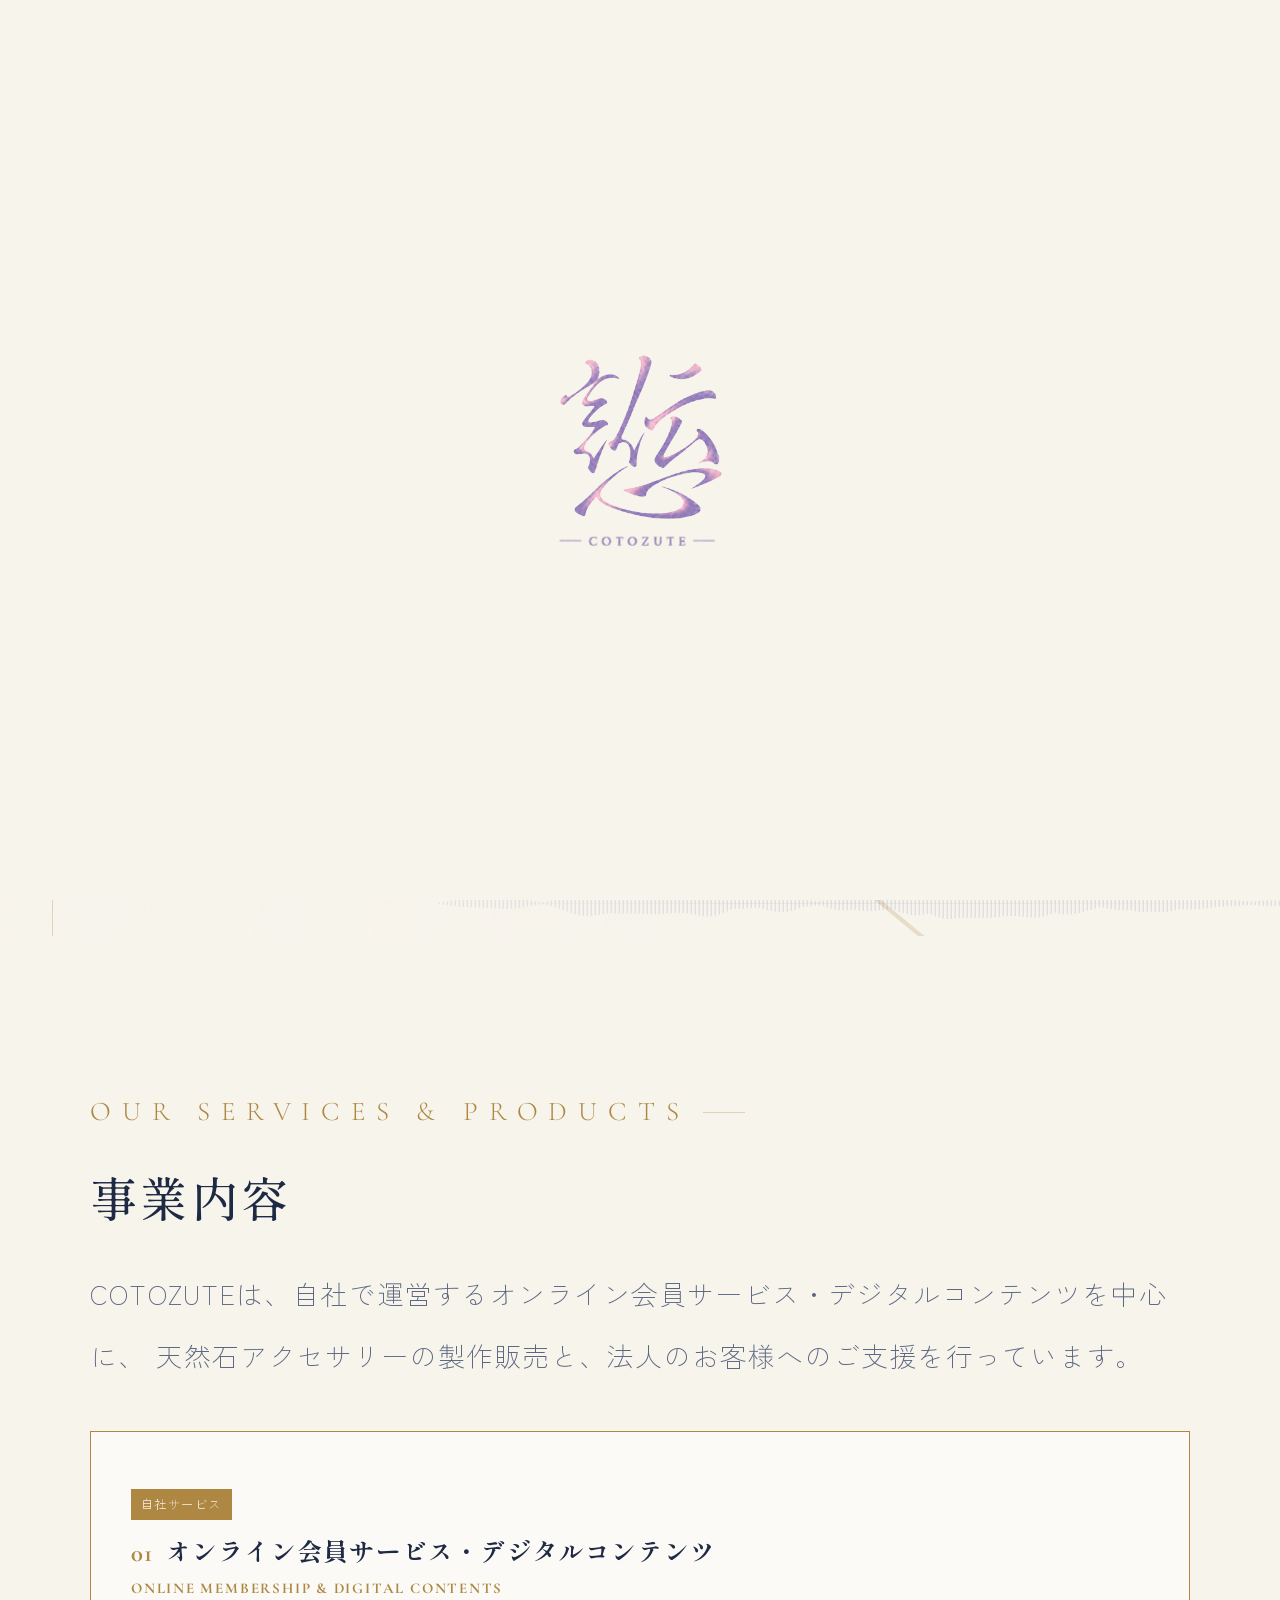
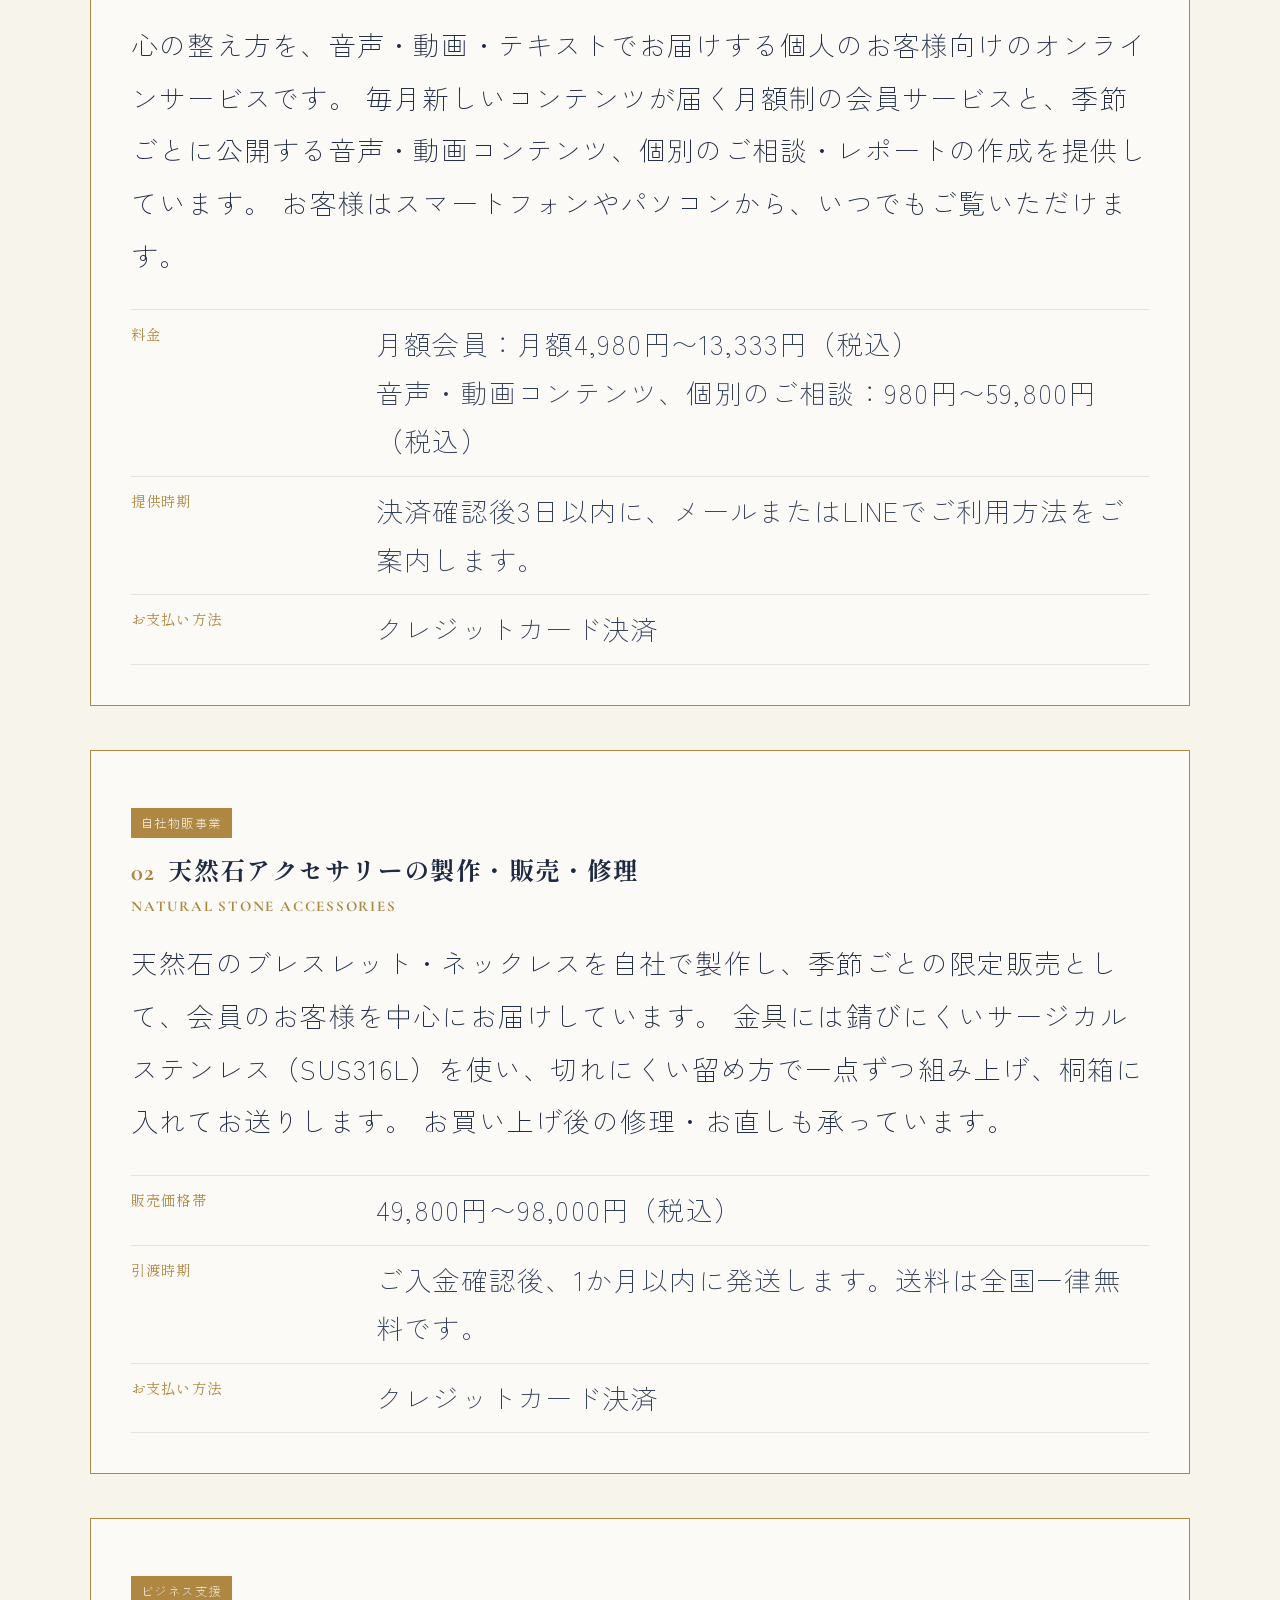
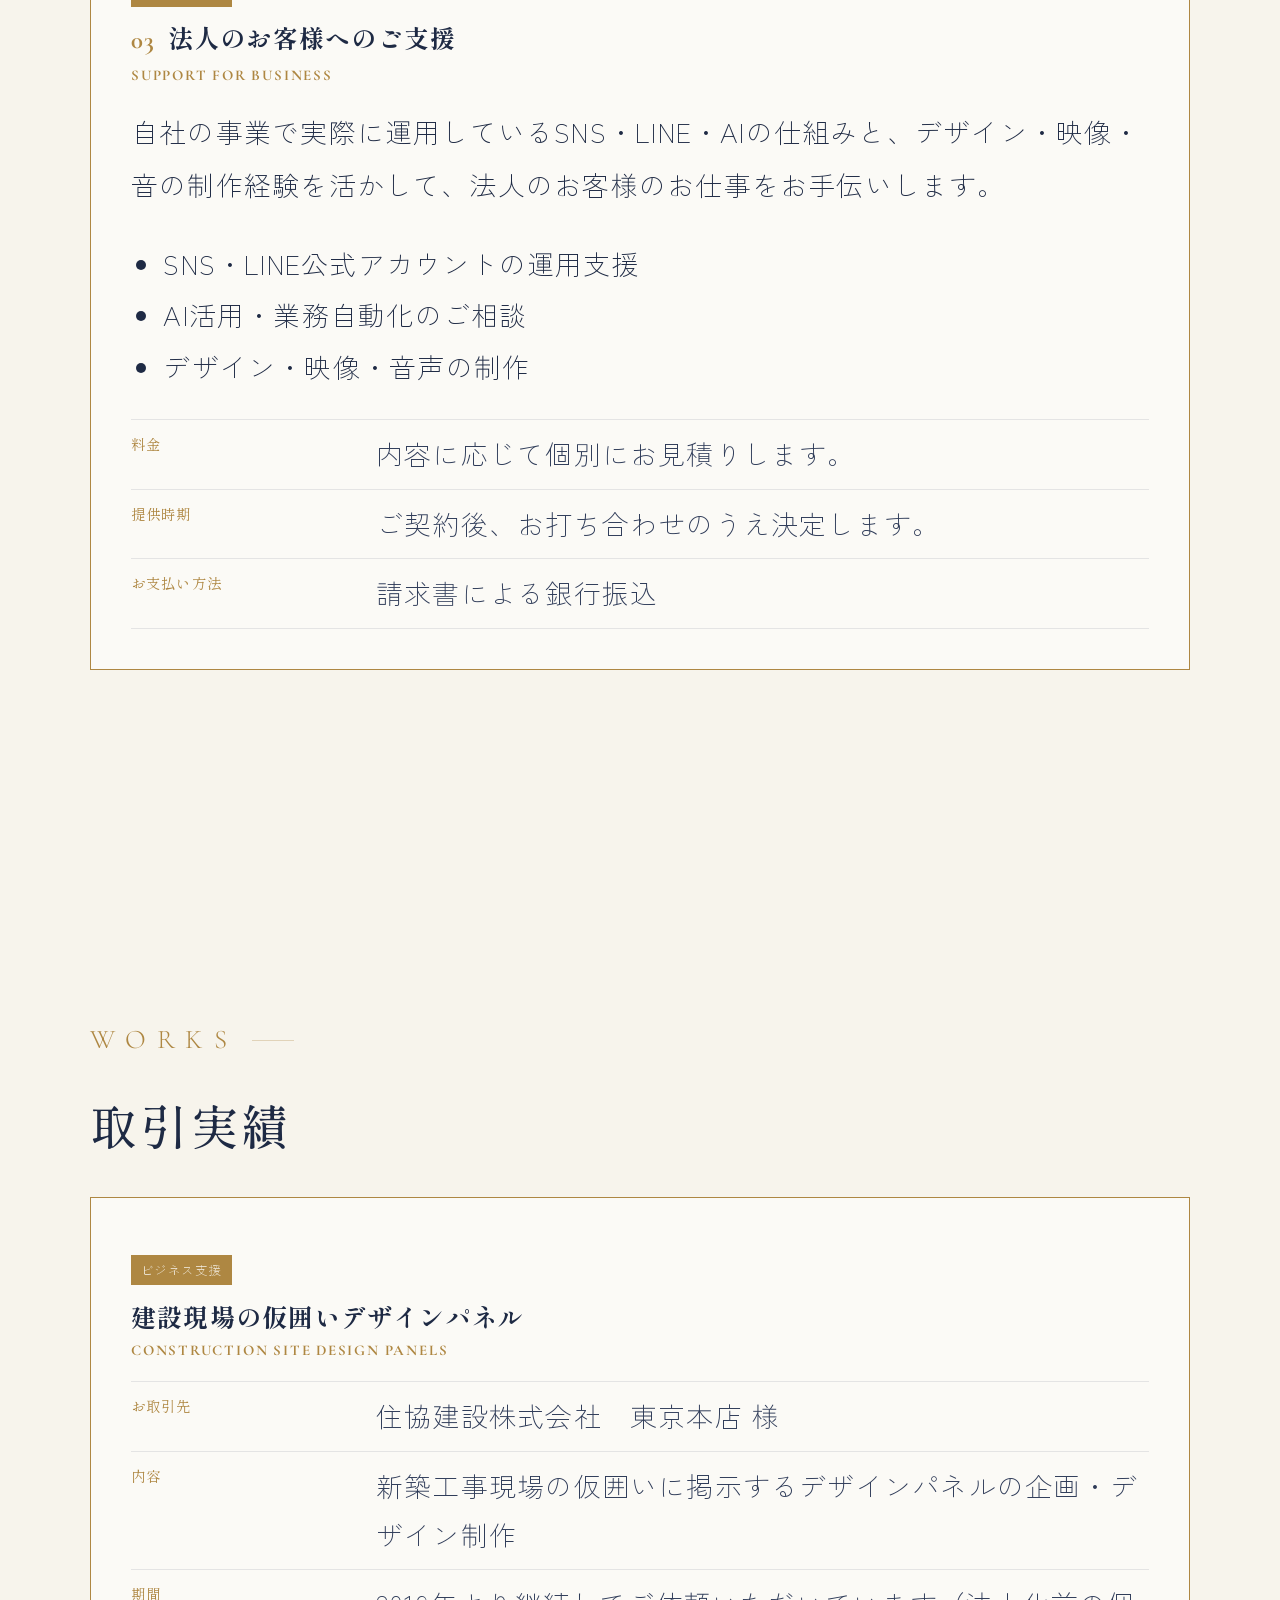
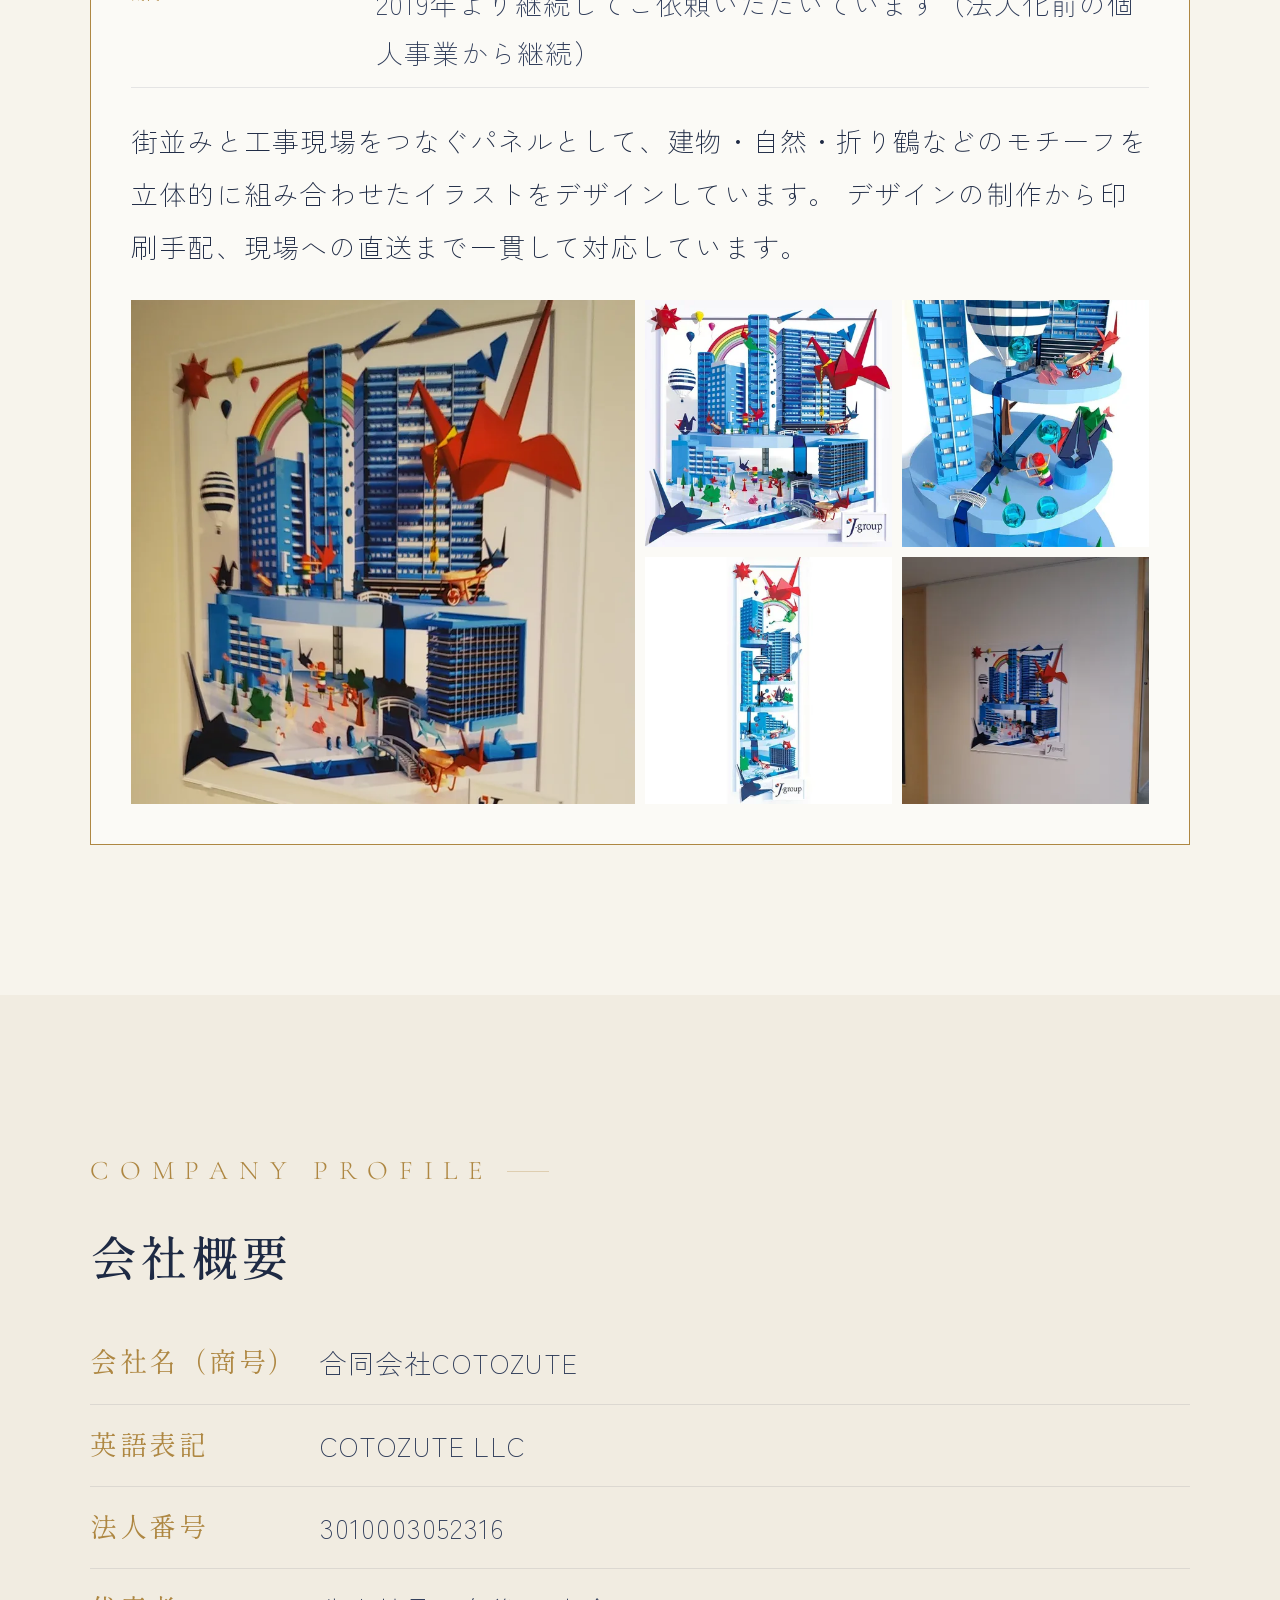
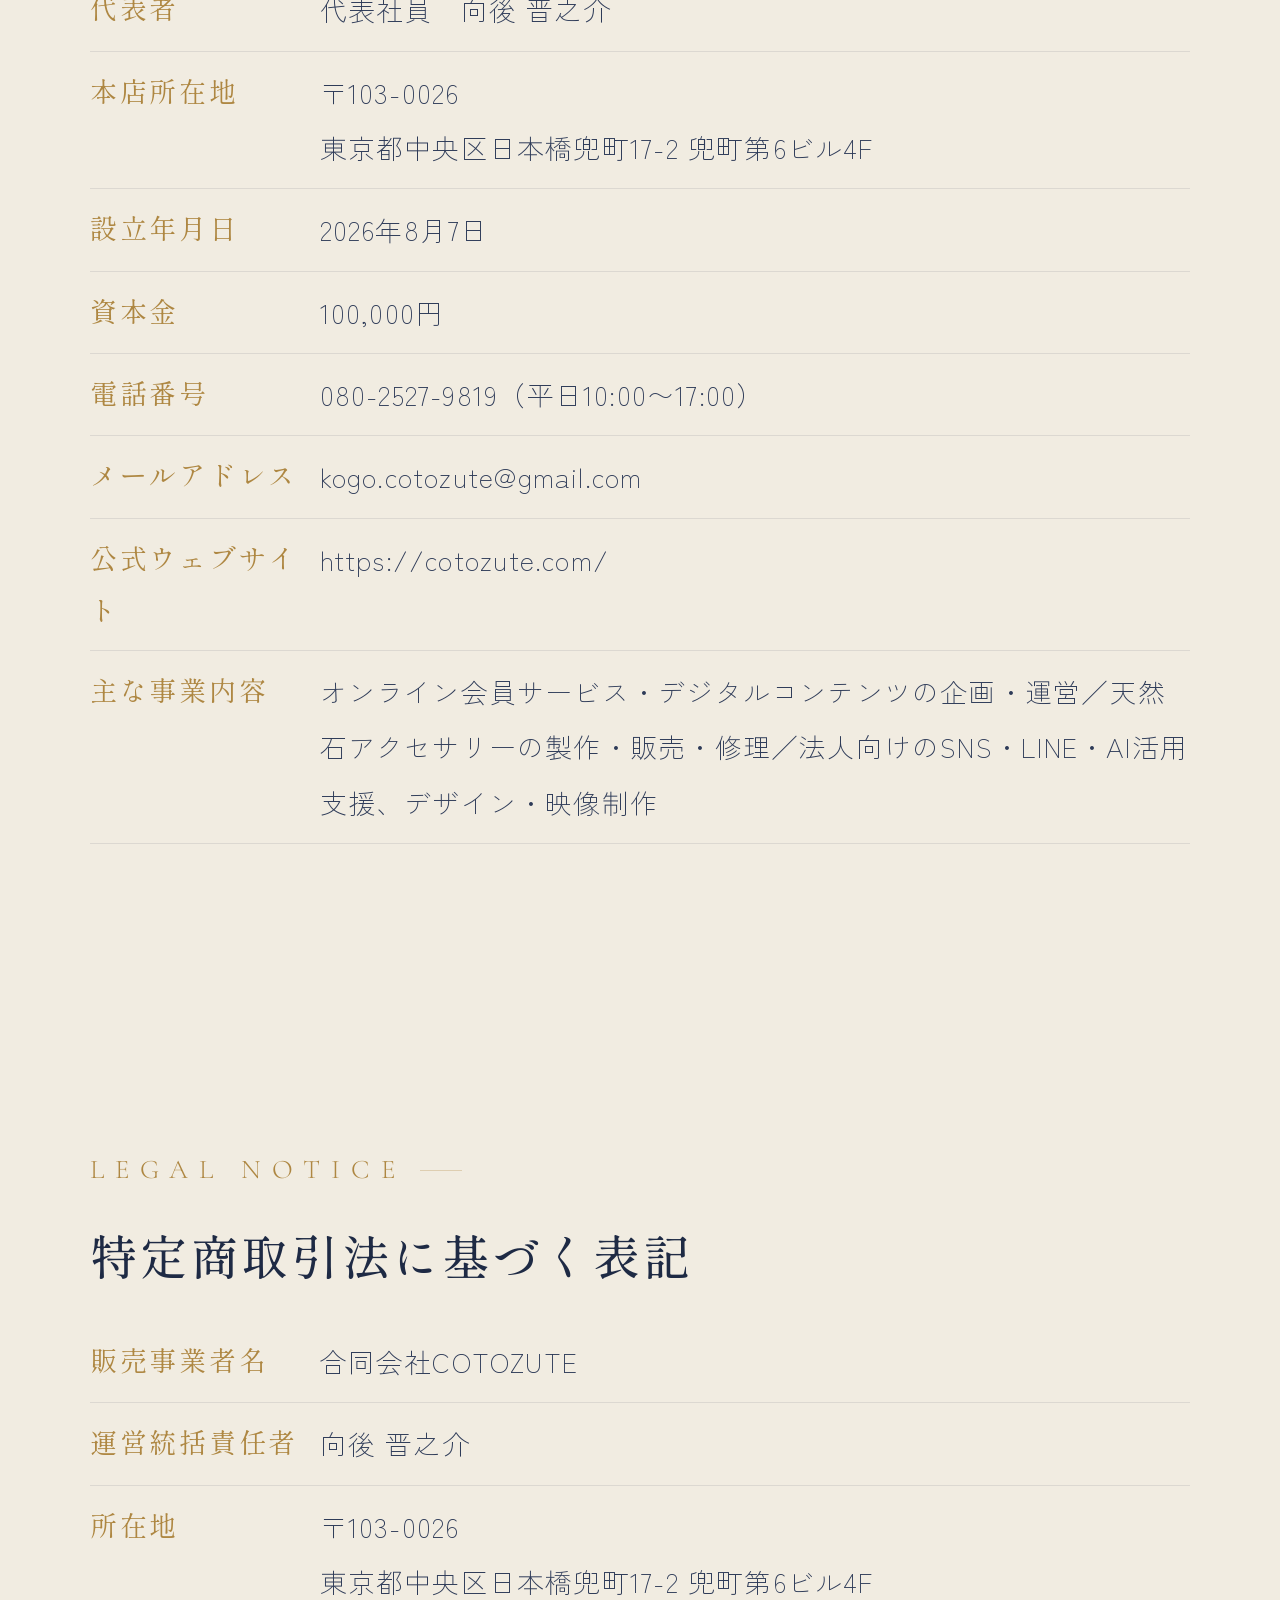
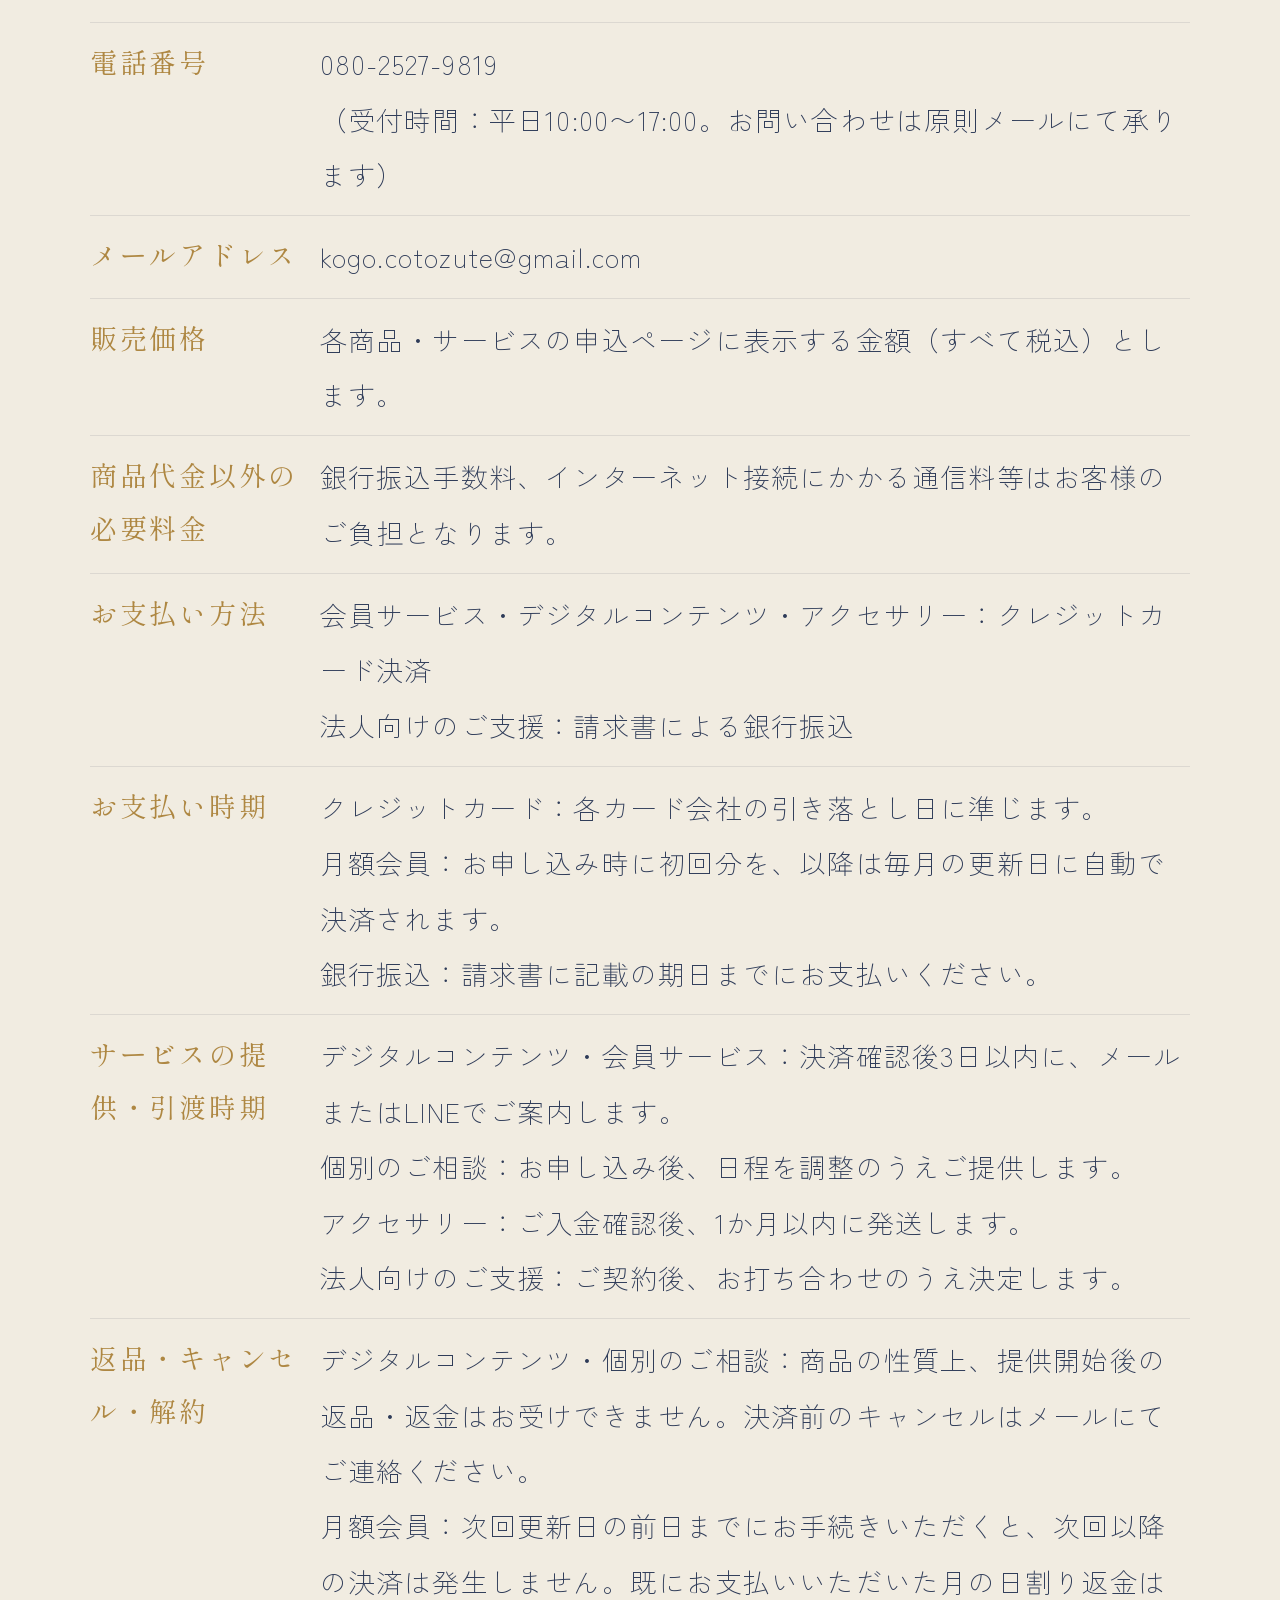
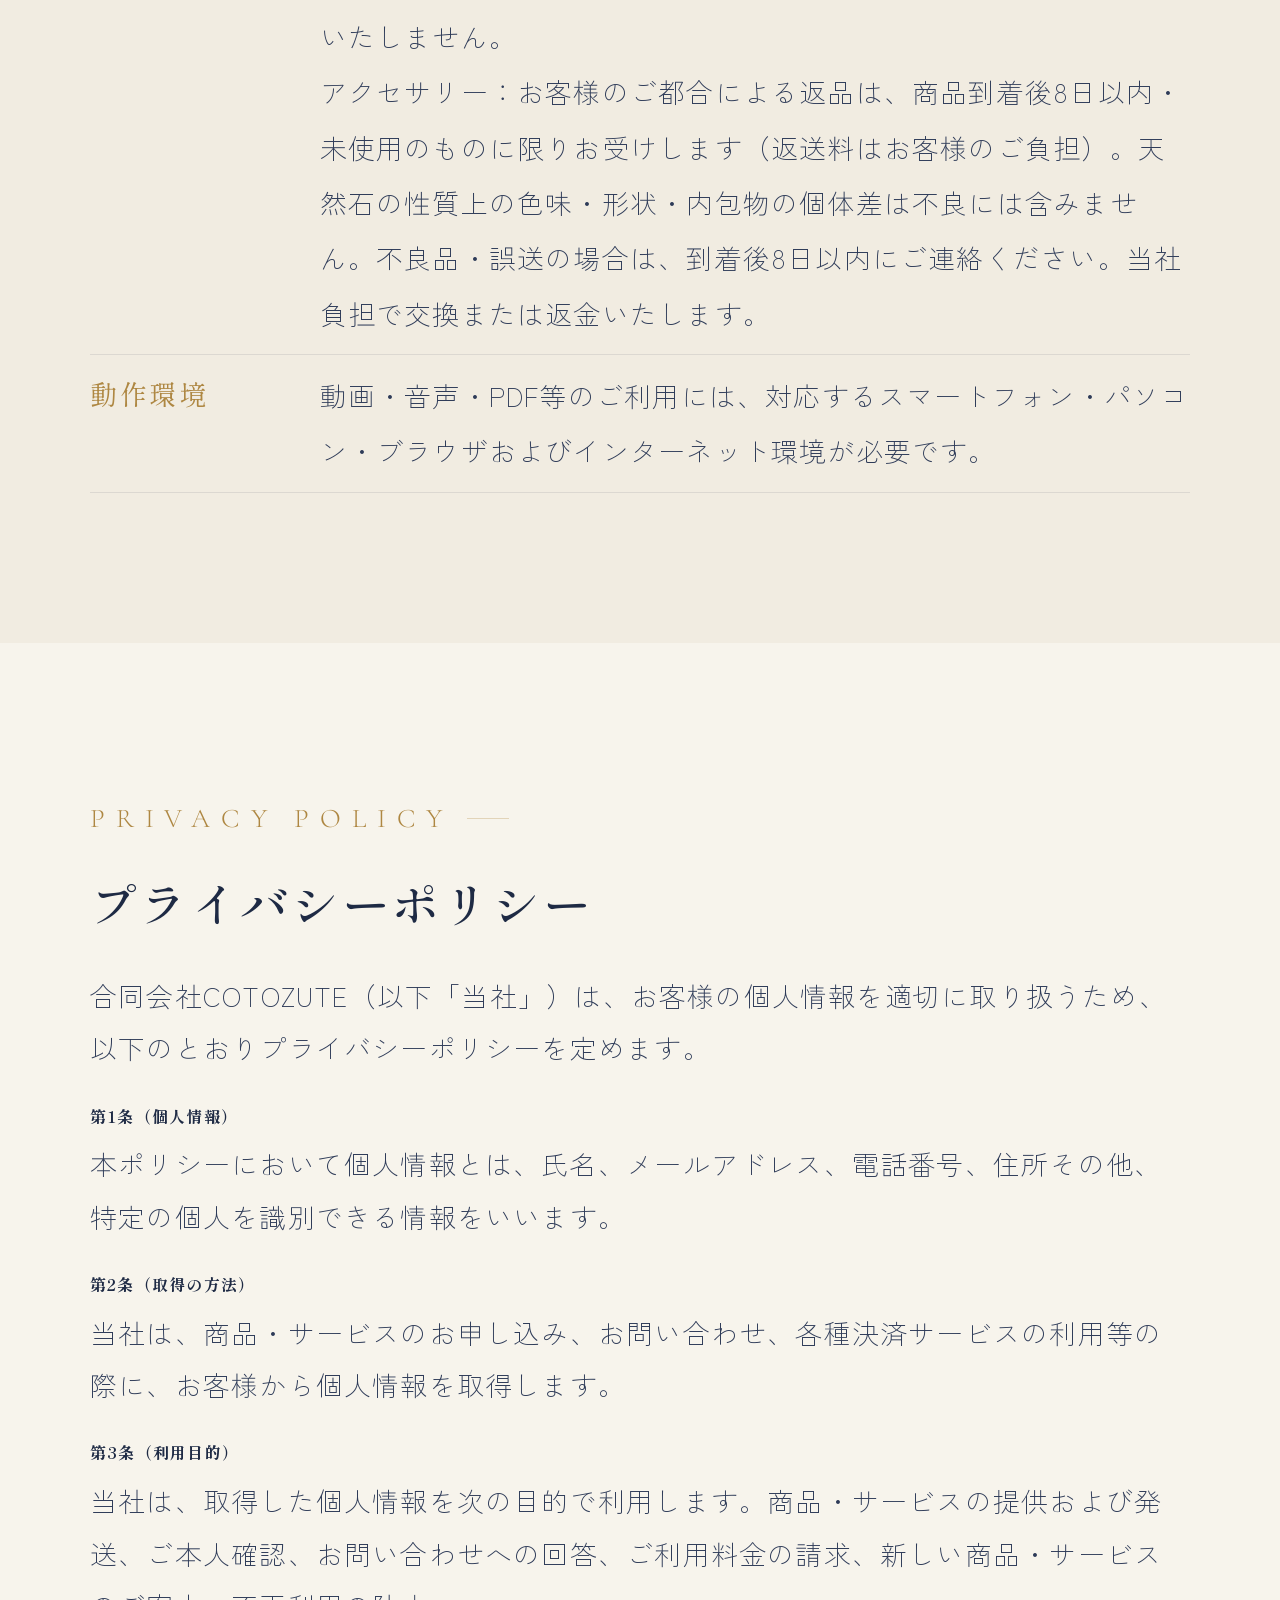
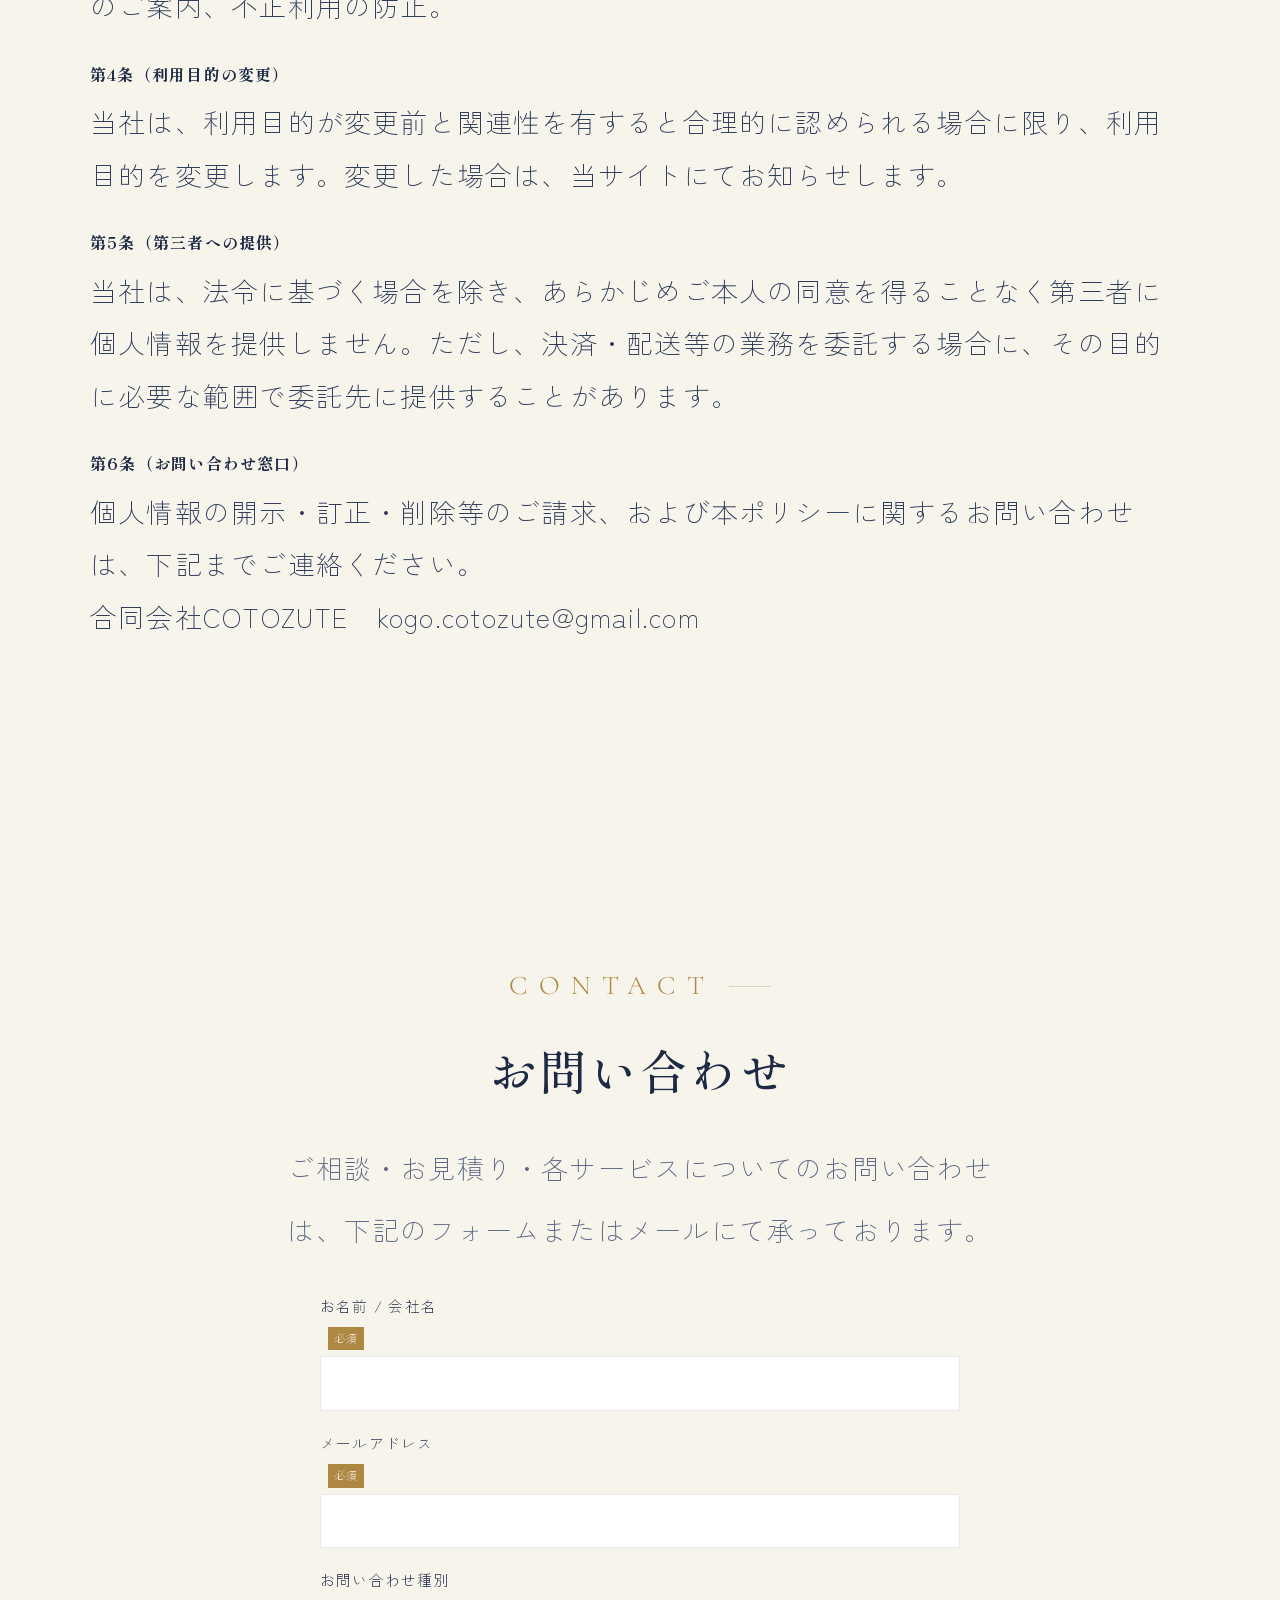
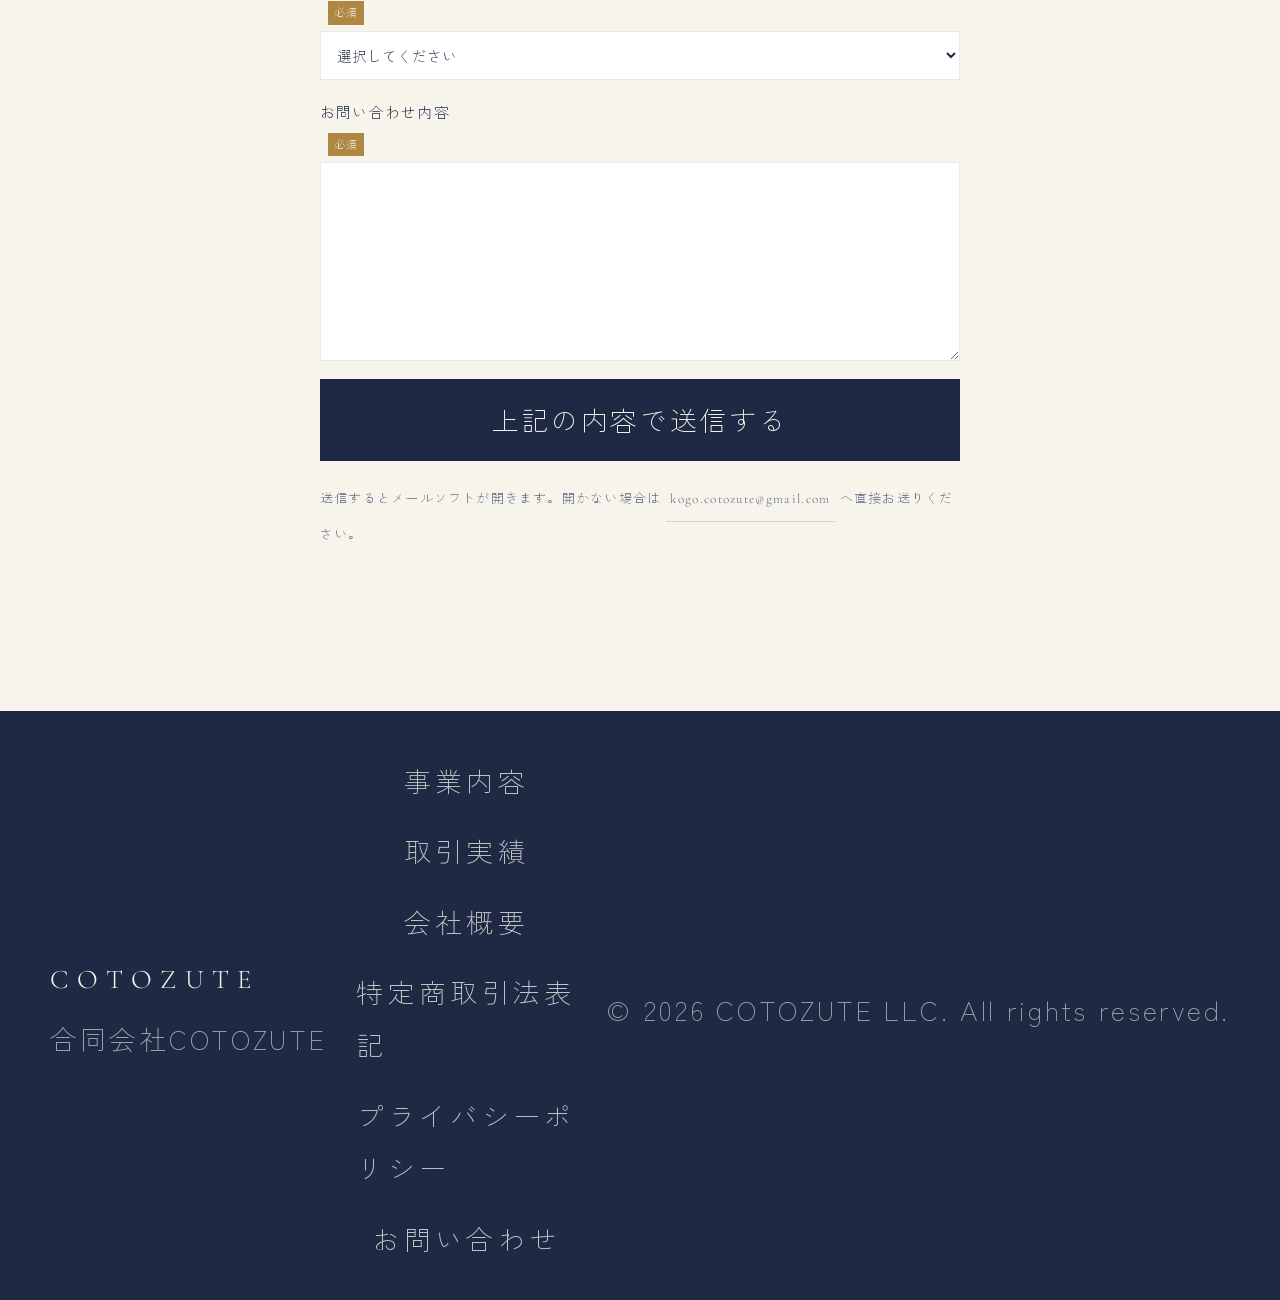
==== index.html @ d96c2bae "Add works section: construction site design panels for Jyukyo Construction" ====
<!DOCTYPE html>
<html lang="ja">
<head>
<meta charset="UTF-8">
<meta name="viewport" content="width=device-width, initial-scale=1, viewport-fit=cover">
<title>合同会社COTOZUTE</title>
<meta name="description" content="合同会社COTOZUTE（ことづて）。オンライン会員サービス・デジタルコンテンツの運営、天然石アクセサリーの製作・販売・修理、法人向けのSNS・LINE・AI活用支援を行っています。">
<meta name="theme-color" content="#F7F4EC">
<meta property="og:title" content="合同会社COTOZUTE">
<meta property="og:description" content="仕事は、結局「ひと」です。">
<meta property="og:type" content="website">
<meta property="og:url" content="https://cotozute.com/">
<meta property="og:site_name" content="合同会社COTOZUTE">
<meta property="og:locale" content="ja_JP">
<!-- SNSシェア画像。旧ロゴ（assets/logo.webp）は使わない。新しい筆ロゴの1200x630版。 -->
<meta property="og:image" content="https://cotozute.com/assets/og-image.png">
<meta property="og:image:type" content="image/png">
<meta property="og:image:width" content="1200">
<meta property="og:image:height" content="630">
<meta property="og:image:alt" content="合同会社COTOZUTE">
<meta name="twitter:card" content="summary_large_image">
<meta name="twitter:title" content="合同会社COTOZUTE">
<meta name="twitter:description" content="仕事は、結局「ひと」です。">
<meta name="twitter:image" content="https://cotozute.com/assets/og-image.png">
<!-- ファビコン：筆で書いた漢字だけ（下の COTOZUTE の欧文は外した）。
     旧ロゴが端末に強く残るので、ファイル名を新しくして取り直させている。 -->
<link rel="icon" type="image/png" sizes="32x32" href="assets/favicon-32.png">
<link rel="icon" type="image/png" sizes="16x16" href="assets/favicon-16.png">
<link rel="apple-touch-icon" sizes="180x180" href="assets/apple-touch-icon.png">
<link rel="manifest" href="site.webmanifest">
<link rel="preconnect" href="https://fonts.googleapis.com">
<link rel="preconnect" href="https://fonts.gstatic.com" crossorigin>
<link href="https://fonts.googleapis.com/css2?family=Shippori+Mincho+B1:wght@400;500;600&family=Cormorant+Garamond:wght@300;400;500&family=Zen+Kaku+Gothic+New:wght@300;400;500&display=swap" rel="stylesheet">
<style>
/* =========================================================
   COTOZUTE — mobile first
   ========================================================= */
:root{
  --paper:#F7F4EC; --paper-2:#FCFAF6; --paper-3:#F1ECE1;
  --ink:#1E2A44; --ink-2:#2E3B58; --ink-soft:#5A6580;
  --gold:#AE8742; --gold-2:#C9A868; --gold-3:#E4D3AC;
  --line:rgba(174,135,66,.30); --line-2:rgba(30,42,68,.10);
  --serif:"Shippori Mincho B1",'Hiragino Mincho ProN','Yu Mincho',serif;
  --latin:"Cormorant Garamond","Shippori Mincho B1",serif;
  --sans:"Zen Kaku Gothic New",'Hiragino Sans','Yu Gothic',sans-serif;
  --ease:cubic-bezier(.22,.68,.24,1);
  --max:1180px;
  --gut:clamp(20px,5.5vw,40px);
  /* ★サイト内の最小文字サイズ。トップの「COTOZUTEはあなたの仕事を…」と同値で、
     ここより小さい文字を本文・ラベルに使わない（2026-09-07 指定）。
     文字サイズは原則すべてこの値の倍数で書く。値を変えると全体が連動して動く。 */
  --fs:clamp(15px,4.1vw,27px);
  color-scheme:light;
}
*,*::before,*::after{box-sizing:border-box}
html{scroll-behavior:smooth;-webkit-text-size-adjust:100%;overflow-x:clip}
body{
  margin:0;background:var(--paper);color:var(--ink);
  font-family:var(--sans);font-weight:300;line-height:1.95;font-size:var(--fs);
  letter-spacing:.045em;-webkit-font-smoothing:antialiased;overflow-x:clip;
}
img{max-width:100%;display:block;height:auto}
a{color:inherit;text-decoration:none}
p{margin:0 0 1.15em}
/* paper grain */
body::before{
  content:"";position:fixed;inset:0;pointer-events:none;z-index:90;opacity:.3;
  background-image:url("data:image/svg+xml,%3Csvg xmlns='http://www.w3.org/2000/svg' width='160' height='160'%3E%3Cfilter id='n'%3E%3CfeTurbulence type='fractalNoise' baseFrequency='.8' numOctaves='3'/%3E%3CfeColorMatrix type='saturate' values='0'/%3E%3C/filter%3E%3Crect width='160' height='160' filter='url(%23n)' opacity='.16'/%3E%3C/svg%3E");
  mix-blend-mode:multiply;
}

/* ---------- 筆ロゴアニメーション ---------- */
.cz-logo{display:block;width:100%;height:auto}
.cz-logo .cz-s{fill:none;stroke:#fff;stroke-linecap:round;stroke-linejoin:round;stroke-dasharray:var(--l);stroke-dashoffset:var(--l)}
.cz-logo .cz-word{opacity:0;transform-box:fill-box;transform-origin:center}
.cz-logo.go .cz-s{animation:czDraw calc(var(--d)*var(--speed,1)) cubic-bezier(.42,.02,.52,1) calc(var(--t)*var(--speed,1)) forwards}
.cz-logo.go .cz-word{animation:czFade calc(.8s*var(--speed,1)) ease-out calc(3.6s*var(--speed,1)) forwards}
.cz-logo.done .cz-s{stroke-dashoffset:0}
.cz-logo.done .cz-word{opacity:1}
@keyframes czDraw{to{stroke-dashoffset:0}}
@keyframes czFade{from{opacity:0;transform:translateY(6px)}to{opacity:1;transform:none}}
.cz-R1{--l:66;--d:0.089s;--t:0.000s;stroke-width:36}
.cz-R2{--l:219;--d:0.187s;--t:0.117s;stroke-width:37}
.cz-R3{--l:1042;--d:0.492s;--t:0.331s;stroke-width:39}
.cz-R4{--l:106;--d:0.119s;--t:0.851s;stroke-width:41}
.cz-B0{--l:40;--d:0.065s;--t:1.045s;stroke-width:55}
.cz-B1{--l:327;--d:0.240s;--t:1.110s;stroke-width:45}
.cz-B2{--l:243;--d:0.200s;--t:1.425s;stroke-width:39}
.cz-Y1{--l:111;--d:0.123s;--t:1.709s;stroke-width:41}
.cz-M1{--l:285;--d:0.220s;--t:1.902s;stroke-width:42}
.cz-O1{--l:368;--d:0.258s;--t:2.197s;stroke-width:42}
.cz-O2{--l:197;--d:0.175s;--t:2.483s;stroke-width:44}
.cz-P1{--l:752;--d:0.402s;--t:2.738s;stroke-width:54}
.cz-T1{--l:421;--d:0.280s;--t:3.220s;stroke-width:49}

/* ---------- intro ---------- */
#intro{position:fixed;inset:0;z-index:200;background:var(--paper);display:grid;place-items:center;
  transition:opacity .9s var(--ease),visibility .9s;cursor:pointer}
#intro .cz-logo{width:min(42vw,175px)}
#intro.done{opacity:0;visibility:hidden}

/* ---------- header ---------- */
header{position:fixed;top:0;left:0;right:0;z-index:100;
  display:flex;align-items:center;justify-content:space-between;
  padding:14px var(--gut);transition:background .5s var(--ease),padding .5s var(--ease),box-shadow .5s var(--ease)}
header.scrolled{background:rgba(247,244,236,.9);backdrop-filter:blur(12px);
  padding:9px var(--gut);box-shadow:0 1px 0 var(--line-2)}
.brand{display:flex;align-items:center;gap:10px}
.brand .brandmark{width:54px;height:auto;display:block;transition:width .5s var(--ease)}
header.scrolled .brand .brandmark{width:42px}
.brand span{position:absolute;width:1px;height:1px;overflow:hidden;clip-path:inset(50%);white-space:nowrap}
.menu-btn{background:none;border:0;padding:10px;cursor:pointer;position:relative;z-index:110}
.menu-btn span{display:block;width:24px;height:1px;background:var(--ink);margin:6px 0;transition:.4s var(--ease)}
.menu-btn.open span:nth-child(1){transform:translateY(7px) rotate(45deg)}
.menu-btn.open span:nth-child(2){opacity:0}
.menu-btn.open span:nth-child(3){transform:translateY(-7px) rotate(-45deg)}
nav{position:fixed;inset:0 0 0 auto;width:min(80vw,320px);background:var(--paper-2);
  transform:translateX(100%);transition:transform .6s var(--ease);
  display:flex;align-items:center;justify-content:center;box-shadow:-24px 0 70px -50px #000}
nav.open{transform:none}
nav ul{list-style:none;margin:0;padding:0;display:flex;flex-direction:column;gap:28px;text-align:center}
nav a{font-family:var(--latin);font-size:calc(var(--fs)*1.1);letter-spacing:.24em;color:var(--ink-2);position:relative;padding:4px 0}
nav a::after{content:"";position:absolute;left:0;right:0;bottom:0;height:1px;background:var(--gold);
  transform:scaleX(0);transform-origin:right;transition:transform .5s var(--ease)}
nav a:hover::after{transform:scaleX(1);transform-origin:left}

/* ---------- hero ---------- */
.hero{position:relative;min-height:100svh;display:grid;align-content:center;
  padding:112px var(--gut) 110px;overflow:hidden}
.hero::after{content:"";position:absolute;inset:0;z-index:2;pointer-events:none;
  background:linear-gradient(102deg,rgba(247,244,236,.55) 0%,rgba(247,244,236,.34) 30%,rgba(247,244,236,0) 62%)}
.hero-inner{position:relative;z-index:5;width:100%;max-width:var(--max);margin:0 auto}
.hero h1{font-family:var(--serif);font-weight:500;margin:0;
  font-size:calc(var(--fs)*1.85);line-height:1.6;letter-spacing:.06em}
.brsm{display:block}
.hero h1 .ln{display:block;overflow:hidden}
.hero h1 .ln i{display:block;font-style:normal;transform:translateY(110%);animation:riseUp 1.4s var(--ease) forwards}
.hero h1 .ln:nth-child(2) i{animation-delay:.16s}
.hero h1 .ln.s2{font-size:clamp(15px,4.1vw,27px);letter-spacing:.09em;line-height:1.95;margin-top:.55em}
@keyframes riseUp{to{transform:translateY(0)}}
.rule{width:0;height:1px;background:var(--gold);margin:26px 0 20px;animation:ruleGrow 1.3s var(--ease) .8s forwards}
@keyframes ruleGrow{to{width:88px}}
.hero .lead{font-family:var(--serif);color:var(--gold);letter-spacing:.12em;
  font-size:calc(var(--fs)*1.25);margin:0 0 22px;opacity:0;animation:fadeUp 1.1s var(--ease) 1s forwards}
.hero .sub{color:var(--ink-soft);font-size:var(--fs);line-height:2.45;margin:0;
  opacity:0;animation:fadeUp 1.1s var(--ease) 1.2s forwards}
@keyframes fadeUp{from{opacity:0;transform:translateY(16px)}to{opacity:1;transform:none}}

/* 挿絵はほぼ正方形（本を抱く赤ちゃん・669x595）。高さ基準ではなく幅基準で置く。
   縦長の女性の絵に戻すことはないので、height:92% 方式は復活させないこと。 */
.hero-figure{position:absolute;right:-1%;top:29%;bottom:auto;width:48%;max-width:none;z-index:3;margin:0;
  opacity:0;animation:heroInSm 1.8s var(--ease) .5s forwards;will-change:transform}
/* 下端のフェード（mask-image）は、画面外へ抜けていく女性の絵のためのものだった。
   いまの絵は空中に浮いている赤ちゃんなので、足がぼけて消えると意図が壊れる。使わない。 */
.hero-figure img{width:100%;height:auto;display:block}
@keyframes heroInSm{from{opacity:0;transform:translateX(38px)}to{opacity:1;transform:none}}
@media (max-width:359px){.hero-figure{width:60%;right:-2%}}

.seal{position:absolute;right:-12%;top:15%;width:64vw;max-width:300px;z-index:1;
  opacity:0;animation:sealIn 2.2s var(--ease) .9s forwards}
.seal img{animation:spinSlow 100s linear infinite}
@keyframes sealIn{to{opacity:.7}}
@keyframes spinSlow{to{transform:rotate(360deg)}}

.wave{position:absolute;pointer-events:none;z-index:1;opacity:0;overflow:hidden}
.wave .wtrack{display:flex;width:200%;will-change:transform}
.wave .wtrack img{flex:0 0 50%;width:50%}
.wave.w1{left:-16%;width:132%;bottom:4%;animation:waveIn 1.8s var(--ease) 1.1s forwards}
.wave.w1 .wtrack{animation:flowRight 15s linear infinite}
.wave.w2{left:-24%;width:140%;bottom:26%;animation:waveIn 1.8s var(--ease) 1.35s forwards}
.wave.w2 .wtrack{animation:flowRight 24s linear infinite}
@keyframes waveIn{to{opacity:.85}}
@keyframes flowRight{from{transform:translate3d(-50%,0,0)}to{transform:translate3d(0,0,0)}}

.floatword{position:absolute;z-index:4;font-family:var(--serif);color:var(--gold);
  font-size:calc(var(--fs)*.85);letter-spacing:.5em;opacity:0}
.floatword.a{right:5%;top:14%;animation:fw 1.5s var(--ease) 1.6s forwards,bob 7s ease-in-out 3s infinite}
.floatword.b{right:34%;top:44%;animation:fw 1.5s var(--ease) 1.9s forwards,bob 9s ease-in-out 3s infinite;display:none}
.floatword.c{right:8%;top:62%;animation:fw 1.5s var(--ease) 2.1s forwards,bob 8s ease-in-out 3s infinite}
.floatword.d{right:40%;top:78%;animation:fw 1.5s var(--ease) 2.4s forwards,bob 10s ease-in-out 3s infinite;display:none}
@keyframes fw{to{opacity:.72}}
@keyframes bob{0%,100%{transform:translateY(0)}50%{transform:translateY(-12px)}}

.scrollcue{display:none;position:absolute;left:clamp(14px,3vw,34px);bottom:0;z-index:5;
  flex-direction:column;align-items:center;gap:14px;opacity:0;animation:fadeUp 1.1s var(--ease) 2s forwards}
.scrollcue span{font-family:var(--latin);font-size:calc(var(--fs)*.7);letter-spacing:.4em;color:var(--gold);writing-mode:vertical-rl}
.scrollcue i{display:block;width:1px;height:78px;background:var(--line);position:relative;overflow:hidden}
.scrollcue i::after{content:"";position:absolute;top:-40%;left:0;width:1px;height:40%;background:var(--gold);
  animation:cue 2.4s ease-in-out infinite}
@keyframes cue{0%{top:-40%}70%,100%{top:100%}}

/* スマホ：ヒーローが 100svh を確保していたため、文字の下に画面半分ぶんの
   空白ができていた。高さは中身に任せ、MESSAGE の上余白も詰める。 */
@media (max-width:899px){
  /* 赤ちゃんの頭が見出し「心で伝えるコト」の右斜め上に来る位置に置いている（2026-09-07 指定）。
     top を % で持たせているのは、.hero が align-content:center で本文を縦中央に置くため、
     本文の位置が hero の高さに比例して動くから。min-height を変えると位置がずれる。 */
  .hero{min-height:78svh;padding:104px var(--gut) 0}
  #message > .wrap{padding-top:clamp(26px,7vw,48px)}
  #service > .wrap{padding-top:clamp(26px,7vw,48px)}
}
/* 600〜899pxは横に余白があるので、絵は右・本文は左の二段組みにする。
   説明文だけ幅を絞らないと、文末が赤ちゃんの体に潜って読めなくなる。 */
@media (min-width:600px) and (max-width:899px){
  .hero{min-height:80svh}
  /* .hero .sub{max-width:50%}  ← 挿絵を戻すとき一緒に戻す（2026-09-10 に外した） */
}

/* ---------- shared ---------- */
section{position:relative;z-index:2}
.wrap{max-width:var(--max);margin:0 auto;padding:clamp(64px,13vw,150px) var(--gut)}
.eyebrow{font-family:var(--latin);font-size:var(--fs);letter-spacing:.4em;color:var(--gold);
  display:flex;align-items:center;gap:14px;margin:0 0 18px}
.eyebrow::after{content:"";flex:0 0 42px;height:1px;background:var(--line)}
h2{font-family:var(--serif);font-weight:500;margin:0 0 26px;
  font-size:calc(var(--fs)*1.75);line-height:1.7;letter-spacing:.07em}
.muted{color:var(--ink-soft);font-size:var(--fs);line-height:2.3}
.reveal{opacity:0;transform:translateY(26px);
  transition:opacity 1s var(--ease),transform 1s var(--ease);transition-delay:var(--d,0s)}
.reveal.in{opacity:1;transform:none}

/* セクション間の波模様（.divider）は廃止した。復活させないこと。 */

/* ---------- message ---------- */
#message{background:linear-gradient(180deg,transparent,var(--paper-3) 45%,transparent)}
.msg-grid{display:grid;gap:clamp(30px,7vw,80px)}
.origin{padding-left:0}
/* スマホの筆ロゴは 62vw/260px から65%へ（大きすぎたため・2026-09-06） */
.origin .kanji{margin:0 auto 22px;max-width:min(40vw,169px)}

/* ---------- service scenes ----------
   1シーン＝イラストの舞台。イラストがふわっと登場し、その上に文字が上から重なる。
   各シーンの位置は下のカスタムプロパティで個別に微調整できる:
     --aw イラスト幅 / --ax 横位置 / --ay 下からの位置 / --cw 文字幅 / --ct 文字の上余白
   ------------------------------------ */
.scene{position:relative;display:grid;align-content:start;
  min-height:var(--mh,clamp(660px,180vw,780px));margin:clamp(64px,17vw,112px) 0;
  padding-top:var(--ct,4px)}
.stage{position:absolute;inset:0;z-index:1;pointer-events:none;overflow:visible}
.art{position:absolute;right:var(--ax,-10%);bottom:var(--ay,0);width:var(--aw,82%);
  opacity:0;transform:translateY(34px) scale(.94);
  transition:opacity 1.4s var(--ease),transform 1.4s var(--ease);will-change:transform}
.scene.in .art{opacity:1;transform:none}
.art picture{display:block}
.art .main{width:100%}
/* 追加パーツ用（後から <img class="part" style="--px:..;--py:..;--pw:..;--pd:..s"> を足せる） */
.art .part{position:absolute;left:var(--px,50%);top:var(--py,50%);width:var(--pw,18%)}
.art .glow{position:absolute;left:50%;top:50%;width:96%;aspect-ratio:1;
  transform:translate(-50%,-50%);border-radius:50%;
  background:radial-gradient(circle,rgba(201,168,104,.22),transparent 64%)}
.art .ring{position:absolute;left:50%;top:48%;width:84%;aspect-ratio:1;
  transform:translate(-50%,-50%);border-radius:50%;border:1px solid var(--line)}
.art .ring::after{content:"";position:absolute;inset:8%;border-radius:50%;
  border:1px dashed rgba(174,135,66,.24);animation:spinSlow 70s linear infinite}
.spark{position:absolute;border-radius:50%;background:var(--gold-2);
  width:5px;height:5px;opacity:0;transition:opacity 1.3s var(--ease) .7s}
.scene.in .spark{opacity:.55}
.spark.s1{right:14%;top:14%;animation:bob 6.5s ease-in-out infinite}
.spark.s2{right:56%;top:36%;width:3px;height:3px;animation:bob 8.5s ease-in-out .6s infinite}
.spark.s3{right:30%;bottom:16%;width:4px;height:4px;animation:bob 7.5s ease-in-out 1.2s infinite}

.copy{position:relative;z-index:2;max-width:var(--cw,32em)}
.copy > *{opacity:0;transform:translateY(-22px);
  transition:opacity 1s var(--ease),transform 1s var(--ease);
  background:rgba(255,255,255,.75);border-radius:3px;
  width:fit-content;max-width:100%;
  padding:.18em .5em;margin-left:-.5em}
/* 挿絵に重なる説明文は、キャッチコピーと同じ濃さまで上げて読みやすさを優先 */
.copy .muted{color:var(--ink-2)}
.scene.in .copy > *{opacity:1;transform:none}
.scene.in .copy > *:nth-child(1){transition-delay:.30s}
.scene.in .copy > *:nth-child(2){transition-delay:.44s}
.scene.in .copy > *:nth-child(3){transition-delay:.58s}
.scene.in .copy > *:nth-child(4){transition-delay:.72s}
.num{font-family:var(--latin);font-size:var(--fs);letter-spacing:.32em;color:var(--gold);margin-bottom:10px}
.scene h3{font-family:var(--serif);font-weight:500;margin:0;
  font-size:calc(var(--fs)*1.5);letter-spacing:.07em}
.scene h3 small{display:block;font-family:var(--latin);font-size:var(--fs);letter-spacing:.3em;
  color:var(--gold);margin-top:9px;font-weight:400}
.scene .catch{font-family:var(--serif);color:var(--ink-2);line-height:2.05;
  font-size:calc(var(--fs)*1.1);margin:16px 0 12px}

.cards{display:grid;gap:18px;margin-top:14px}
.card{background:var(--paper-2);border:1px solid var(--line-2);padding:0 0 26px;overflow:hidden;
  transition:transform .7s var(--ease),box-shadow .7s var(--ease),border-color .7s var(--ease)}
.card:hover{transform:translateY(-7px);box-shadow:0 22px 44px -28px rgba(30,42,68,.45);border-color:var(--line)}
.card .strip{height:186px;overflow:hidden;display:flex;align-items:center;justify-content:center;background:var(--paper-3);padding:8px 0}
.card .strip img{width:auto;height:100%;max-width:none;object-fit:contain;transition:transform 1.2s var(--ease)}
.card .strip img.deco{width:170%;height:auto;object-fit:cover}
.card:hover .strip img{transform:scale(1.07)}
.card .body{padding:22px clamp(18px,5vw,28px) 0}
.card h4{font-family:var(--serif);font-weight:500;font-size:calc(var(--fs)*1.2);letter-spacing:.07em;margin:0 0 5px}
.card .en{font-family:var(--latin);font-size:var(--fs);letter-spacing:.26em;color:var(--gold);margin-bottom:12px}
.card p{font-size:var(--fs);line-height:2.1;color:var(--ink-soft);margin:0}

/* ---------- 02 業務自動化相談（鹿威し）----------
   この項目だけ挿絵が横長なので、縦長前提の寸法だと小さく沈み、
   スマホでは --overlap に飲み込まれて文字の下へ完全に隠れる。
   この項目にだけ寸法と重なり量を持たせる。 ---------- */
.scene.wide{--overlap:clamp(56px,16vw,96px)}
@media(min-width:900px){ .scene.wide{--art-w:clamp(340px,52vw,560px);--art-off:4%} }
@media(max-width:899px){ .scene.wide .art{width:min(96%,380px);margin:0 0 0 -6%} }

/* ---------- about ---------- */
#about{background:var(--paper-3)}
.about-grid{display:grid;gap:clamp(28px,7vw,80px)}
table.info{width:100%;border-collapse:collapse;font-size:var(--fs)}
table.info th,table.info td{text-align:left;padding:13px 0;border-bottom:1px solid var(--line-2);vertical-align:top}
table.info th{font-weight:400;color:var(--gold);font-family:var(--serif);letter-spacing:.1em;
  width:6.5em;padding-right:14px}
table.info td{color:var(--ink-2);line-height:2.05}

/* ---------- contact ---------- */
#contact{text-align:center}
#contact .wrap{max-width:820px}
#contact .eyebrow{justify-content:center}
.contact-seal{width:min(82vw,400px);margin:0 auto 14px}
.mail{display:inline-flex;align-items:center;font-family:var(--latin);
  font-size:calc(var(--fs)*1.25);letter-spacing:.1em;word-break:break-all;
  border-bottom:1px solid var(--line);padding:9px 4px;
  transition:color .5s var(--ease),border-color .5s var(--ease)}
.mail:hover{color:var(--gold);border-color:var(--gold)}

/* ---------- footer ---------- */
footer{background:var(--ink);color:var(--paper);padding:44px var(--gut) 34px;position:relative;z-index:2}
.foot-in{max-width:var(--max);margin:0 auto;display:grid;gap:26px}
.fl{font-family:var(--latin);letter-spacing:.3em;font-size:var(--fs)}
.fr{font-size:var(--fs);letter-spacing:.1em;color:rgba(247,244,236,.6)}
.foot-nav{display:flex;flex-wrap:wrap;gap:18px;list-style:none;margin:0;padding:0;
  font-size:var(--fs);letter-spacing:.16em}
.foot-nav a{color:rgba(247,244,236,.78);transition:color .4s}
.foot-nav a:hover{color:var(--gold-2)}

/* =========================================================
   ≥ 600px
   ========================================================= */
@media (min-width:600px){
  /* 600〜899pxは1列のまま。基準文字が27pxなので2列だと1行10文字しか入らない（2026-09-07） */
  .floatword.b,.floatword.d{display:block}
  .hero-figure{width:46%;right:-2%}
}

/* =========================================================
   ≥ 900px  (desktop)
   ========================================================= */
@media (min-width:900px){
  header{padding:22px var(--gut)}
  header.scrolled{padding:12px var(--gut)}
  .brand .brandmark{width:82px}
  header.scrolled .brand .brandmark{width:60px}
  .menu-btn{display:none}
  nav{position:static;width:auto;background:none;transform:none;box-shadow:none;display:block}
  nav ul{flex-direction:row;gap:clamp(18px,2.6vw,40px)}
  nav a{font-size:calc(var(--fs)*.8);letter-spacing:.22em}

  .hero{display:flex;align-items:center;padding:130px var(--gut) 90px}
  .hero h1{font-size:calc(var(--fs)*2.2);line-height:1.55;letter-spacing:.09em}
  .hero-inner{max-width:var(--max)}
  /* .hero .sub{max-width:52%}  ← 挿絵を戻すとき一緒に戻す（2026-09-10 に外した） */
  .hero::after{z-index:4}
  .hero-figure{width:min(40vw,560px);max-width:none;height:auto;right:1.5%;top:auto;bottom:5%;
    -webkit-mask-image:none;mask-image:none;
    animation:heroIn 1.9s var(--ease) .45s forwards}
  .hero-figure img{width:100%;height:auto;object-fit:contain}
  @keyframes heroIn{from{opacity:0;transform:translateX(50px)}to{opacity:1;transform:none}}
  .seal{right:24vw;top:26%;width:min(30vw,340px);max-width:none}
  .wave.w1{left:-8%;width:116%;bottom:6%}
  .wave.w2{left:-14%;width:120%;bottom:24%}
  .scrollcue{display:flex}
  .brsm{display:none}
  .rule{margin:38px 0 26px}
  @keyframes ruleGrow{to{width:110px}}

  .msg-grid{grid-template-columns:1.05fr .95fr;align-items:center}
  .origin{border-left:1px solid var(--line);padding-left:clamp(18px,4.5vw,36px)}
  .origin .kanji{margin:0 0 20px;max-width:min(54vw,240px)}
  .about-grid{grid-template-columns:1fr 1fr}
  table.info th{width:9em}

  /* PCは「文字の段」と「挿絵の段」を分ける。挿絵の幅と位置を --art-w / --art-off の
     1か所で持ち、.art と .copy の両方がそれを見る。文字は挿絵の手前で必ず折り返すので、
     どのセクションでも文字がキャラクターの顔に重ならない（2026-09-12） */
  .scene{min-height:clamp(620px,62vw,840px);align-content:center;padding-top:0;
    --art-w:clamp(300px,44vw,540px);--art-off:7%;--art-gap:clamp(20px,3vw,48px)}
  .art{--aw:var(--art-w);--ax:var(--art-off)}
  .scene.alt .art{right:auto;left:var(--ax)}
  .copy{--cw:41em;
    max-width:min(var(--cw),calc(100% - var(--art-off) - var(--art-w) - var(--art-gap)))}
  .scene.alt .copy{margin-left:auto}
  .spark.s1{right:10%;top:12%}
  .spark.s3{right:24%;bottom:18%}

  .foot-in{grid-template-columns:auto 1fr auto;align-items:center;gap:30px}
  .foot-nav{justify-content:center}
  .fr{text-align:right}
}

/* =========================================================
   ≥ 1200px
   ========================================================= */
@media (min-width:1200px){
  /* 最小文字が27pxになったので4列だと1行8文字しか入らない。2列で組む（2026-09-07） */
  .cards{grid-template-columns:1fr 1fr;gap:clamp(22px,2.4vw,34px)}
}

@media (prefers-reduced-motion:reduce){
  *{animation:none!important;transition-duration:.01ms!important}
  .reveal{opacity:1;transform:none}
  .art,.copy > *{opacity:1!important;transform:none!important}
  .spark{opacity:.55!important}
  .hero h1 .ln i{transform:none}
  .rule{width:88px}
  .hero .lead,.hero .sub,.scrollcue,.seal,.floatword{opacity:1}
  .hero-figure{opacity:1}
  .wave{opacity:.85}
  .wave .wtrack{transform:none}
  @media(min-width:900px){.hero-figure{opacity:1}.rule{width:110px}}
}
/* 挿絵の動きは各WebPアニメーション自体が持つ。
   CSS側で絵を上下させる levitate / karakuri / shishi と、
   湯気・しずく・波紋の擬似エフェクトは全て廃止した。復活させないこと。 */

/* ---------- スマホ・タブレット：挿絵を思い切り上へ寄せ、文字を重ねる ----------
   PCと同じ「舞台の上に文字が乗る」構図を、縦長画面でも成立させる。
   絵を負のマージンで文字の下へ潜り込ませることで、
   セクションの高さ＝文字＋絵−重なり ぶんだけになり、間延びしない。
   重なり量は --overlap の1か所で調整できる。 ---------- */
/* 01 そろばん少年：顔の右横の余白に、そろばんの読み上げを縦書きで重ねる。
   画像には焼き込まず、HTML側の重ね書き（文字が潰れない・文言を後から直せる）。
   周期はアニメWebPと同じ15.2秒なので、絵と文字がずれずに回り続ける。
   位置は素材1024x768の空き矩形 x820-1000 / y40-420 から算出した。 */
.s-abacus .art{container-type:inline-size}
.chant{position:absolute;top:5%;right:2.5%;z-index:2;pointer-events:none;
  writing-mode:vertical-rl;text-orientation:mixed;
  font-family:var(--serif);color:var(--ink-2);
  font-size:13px;font-size:3.5cqw;line-height:1.5;letter-spacing:.05em}
.chant > span{display:block;margin-left:.55em;opacity:0;white-space:nowrap}
.chant .tcy{display:inline;text-combine-upright:all}
.chant > span:nth-child(1){animation:chant1 15.2s linear infinite}
.chant > span:nth-child(2){animation:chant2 15.2s linear infinite}
.chant > span:nth-child(3){animation:chant3 15.2s linear infinite}
@keyframes chant1{0%{opacity:0;transform:translateY(-6px)}
  5.3%,89.5%{opacity:1;transform:none}96%,100%{opacity:0;transform:none}}
@keyframes chant2{0%,23.7%{opacity:0;transform:translateY(-6px)}
  28.9%,89.5%{opacity:1;transform:none}96%,100%{opacity:0;transform:none}}
@keyframes chant3{0%,47.4%{opacity:0;transform:translateY(-6px)}
  52.6%,89.5%{opacity:1;transform:none}96%,100%{opacity:0;transform:none}}
/* アニメーション効果オフの環境では3行とも出したままにする（消えないように） */
@media (prefers-reduced-motion:reduce){ .chant > span{opacity:1!important;transform:none!important} }

/* 01 そろばん少年：この挿絵だけ横長で顔が上寄りなので、スマホでは
      01・見出し → 絵 → キャッチ（3行の短い組み）→ 本文（横いっぱい）
   の順に組み替える。キャッチの白帯だけを絵の下端（机とそろばん）へ軽く重ね、
   顔には文字を一切乗せない。この1項目だけの特別扱い。復活させないこと。 */
@media (max-width:899px){
  .scene.s-abacus{--mh:0}
  .scene.s-abacus .copy-head{order:0}
  .scene.s-abacus .stage{order:1;position:relative;inset:auto;z-index:0;
    margin:clamp(4px,1.6vw,12px) 0 0;display:flex;justify-content:center;overflow:visible}
  .scene.s-abacus .art{position:relative;right:auto;bottom:auto;
    width:min(100%,430px);margin:0}
  .scene.s-abacus .copy-body{order:2;margin-top:calc(var(--catch-over,42px) * -1)}
  .scene.s-abacus .catch{margin-top:0}
}

/* 03 動画制作：挿絵が横長（4:3）になったので、縦長前提の --overlap では
      絵が本文の下へほぼ隠れてしまう。この項目だけ重なりを浅くして中央に置く。 */
@media (max-width:899px){
  .scene.s-video{--overlap:clamp(18px,4.5vw,44px)}
  .scene.s-video .stage{justify-content:center}
  .scene.s-video .art{width:min(100%,420px);margin:0}
}

@media (max-width:899px){
  .scene{min-height:0;margin:clamp(24px,6vw,44px) 0;
         --overlap:clamp(170px,62vw,300px)}
  .copy{order:1;position:relative;z-index:2}
  .stage{position:relative;inset:auto;order:2;z-index:0;overflow:visible;
         display:flex;justify-content:flex-end;
         margin-top:calc(var(--overlap) * -1)}
  .art{position:relative;right:auto;bottom:auto;
       width:min(80%,330px);margin:0 -4% 0 0}
  .scene.alt .stage{justify-content:flex-start}
  .scene.alt .art{margin:0 0 0 -4%}
  .spark.s2{display:none}
}

/* ---------- 2026-10 審査対応版 ---------- */
.hero-btns{display:flex;flex-wrap:wrap;gap:12px;margin-top:26px}
.btn{display:inline-block;padding:13px 22px;background:var(--ink);color:var(--paper);text-decoration:none;font-size:.92rem;letter-spacing:.08em;border:1px solid var(--ink)}
.btn-o{background:transparent;color:var(--ink)}
.svc{margin:clamp(28px,6vw,44px) 0;padding:clamp(22px,5vw,40px);border:1px solid var(--gold);background:rgba(255,255,255,.5)}
.svc-cat{display:inline-block;font-size:.78rem;letter-spacing:.12em;color:var(--paper);background:var(--gold);padding:3px 10px;margin:0 0 12px}
.svc-title{font-family:var(--serif);color:var(--ink);font-size:clamp(1.15rem,4.4vw,1.55rem);line-height:1.5;margin:0 0 .8em}
.svc-title small{display:block;font-family:var(--latin);font-size:.6em;letter-spacing:.12em;color:var(--gold);margin-top:.3em}
.svc-no{font-family:var(--latin);color:var(--gold);margin-right:.5em}
.svc p{line-height:1.95;margin:0 0 1em}
.svc-list{margin:0 0 1em;padding-left:1.2em;line-height:1.9}
.svc-spec{margin:0;border-top:1px solid var(--line-2)}
.svc-spec div{display:grid;grid-template-columns:1fr;gap:2px;padding:10px 0;border-bottom:1px solid var(--line-2)}
.svc-spec dt{color:var(--gold);font-family:var(--serif);font-size:.9rem;letter-spacing:.08em}
.svc-spec dd{margin:0;color:var(--ink-2);line-height:1.8}
#legal{background:var(--paper-3)}
#legal table.info th,#about table.info th{width:8.5em}
.policy h4{font-family:var(--serif);color:var(--ink);margin:1.6em 0 .4em;font-size:1rem}
.policy p{line-height:1.95;margin:0 0 .6em;color:var(--ink-2)}
.cform{text-align:left;display:grid;gap:18px;max-width:640px;margin:28px auto 0}
.cform label{display:grid;gap:6px;font-size:.92rem;color:var(--ink)}
.cform .req{font-size:.7rem;color:var(--paper);background:var(--gold);padding:1px 6px;margin-left:8px;justify-self:start}
.cform input,.cform select,.cform textarea{font:inherit;padding:12px;border:1px solid var(--line-2);background:#fff;color:var(--ink);width:100%;box-sizing:border-box}
.cform button{font:inherit;padding:15px;background:var(--ink);color:var(--paper);border:0;letter-spacing:.1em;cursor:pointer}
.cform-note{font-size:.82rem;color:var(--ink-soft);line-height:1.8}
.cform-note .mail{font-size:inherit}
@media(min-width:900px){.svc-spec div{grid-template-columns:9em 1fr}}
@media(max-width:599px){table.info th,table.info td{display:block;width:auto!important;padding:8px 0}table.info th{border-bottom:0;padding-bottom:0}}
.wk{padding:clamp(22px,5vw,40px);border:1px solid var(--gold);background:rgba(255,255,255,.5);margin-top:clamp(20px,4vw,32px)}
.wk p{line-height:1.95;margin:1em 0}
.wk-grid{display:grid;grid-template-columns:repeat(2,1fr);gap:8px;margin-top:18px}
.wk-item{margin:0;overflow:hidden;background:#fff}
.wk-item img{display:block;width:100%;height:auto;aspect-ratio:1/1;object-fit:cover}
.wk-main{grid-column:span 2}
@media(min-width:900px){.wk-grid{grid-template-columns:repeat(4,1fr);gap:10px}.wk-main{grid-column:span 2;grid-row:span 2}}
</style>
<link rel="stylesheet" href="assets/cz-tech.css">
</head>
<body>

<noscript><style>.cz-logo .cz-s{stroke-dashoffset:0}.cz-logo .cz-word{opacity:1}</style></noscript>

<div id="intro">
  <svg class="cz-logo" id="czlogo-a" viewBox="358 301 559 648" xmlns="http://www.w3.org/2000/svg" role="img" aria-label="合同会社COTOZUTE">
    <defs>
      <clipPath id="czc1-a"><path d="M 636.9000000000001,320.4 C 631.0,322.19999999999993 629.0,324.5999999999999 629.0,329.9 C 629.0,333.29999999999995 629.8000000000001,335.5999999999999 632.0,338.9 C 636.1,344.9 636.2,348.0999999999999 632.9000000000001,363.79999999999995 C 627.7,389.29999999999995 602.5,469.79999999999995 589.2,503.5 C 579.1,529.0 574.4,539.9 563.8000000000001,562.0 C 553.9,582.8 549.4,588.5999999999999 538.7,594.0 C 531.0,597.9 529.3000000000001,602.5999999999999 532.8000000000001,609.8 C 539.7,623.9 545.3000000000001,628.9 554.0,629.0 C 557.0,629.0 560.1,628.5999999999999 560.7,628.1999999999999 C 561.4,627.8 563.9,622.9 566.3000000000001,617.5 C 570.1,608.8 571.1,607.1999999999999 574.6,605.3 C 584.0,599.9 593.5,604.5 598.6,616.8 C 602.4,625.8 602.6,640.6999999999999 599.2,651.6 C 596.0,661.9 596.3000000000001,664.9 600.8000000000001,670.4 C 607.1,678.1999999999999 612.0,681.0 619.0,681.0 C 627.0,681.0 627.6,679.9 628.4000000000001,664.5 C 629.3000000000001,649.6 632.0,633.5 636.6,616.0 C 640.8000000000001,600.0999999999999 643.2,593.6999999999999 649.4000000000001,580.9 C 652.4000000000001,574.8 654.0,570.0999999999999 654.0,567.5999999999999 C 654.0,563.9 654.0,563.9 650.3000000000001,564.1999999999999 C 647.2,564.5 646.0,565.3 642.7,569.5 C 640.6,572.1999999999999 638.0,576.0999999999999 636.9000000000001,578.0 C 635.8000000000001,579.9 634.2,582.5999999999999 633.4000000000001,584.0 C 632.7,585.4 628.8000000000001,592.6999999999999 624.8000000000001,600.4 L 617.7,614.3 L 615.6,610.1999999999999 C 610.4,600.0 599.4,590.5 590.0,588.0999999999999 C 587.5,587.4 584.3000000000001,586.4 582.8000000000001,585.9 L 580.2,584.8 L 584.2,575.1999999999999 C 586.4,569.9 590.2,561.3 592.7,556.0999999999999 C 599.1,542.5 610.9,515.3 612.7,510.19999999999993 C 615.0,503.4 628.4000000000001,471.4 637.7,450.5 C 658.4000000000001,404.19999999999993 674.8000000000001,358.29999999999995 675.7,344.5 L 676.2,336.5 L 672.3000000000001,331.0 C 666.7,323.0999999999999 658.5,319.0 648.0,319.0999999999999 C 643.9000000000001,319.19999999999993 638.9000000000001,319.69999999999993 636.9000000000001,320.4"/></clipPath>
      <clipPath id="czc2-a"><path d="M 471.5,332.5999999999999 C 465.6,334.0999999999999 462.70000000000005,335.4 460.0,337.69999999999993 C 457.40000000000003,339.9 457.0,340.79999999999995 457.0,345.29999999999995 L 457.1,350.5 L 463.0,353.19999999999993 C 469.90000000000003,356.29999999999995 474.20000000000005,361.5999999999999 476.6,369.79999999999995 C 478.70000000000005,376.9 477.8,382.5 473.3,392.0 C 466.90000000000003,405.19999999999993 442.0,428.19999999999993 417.90000000000003,443.0999999999999 C 412.8,446.29999999999995 408.0,448.9 407.5,449.0 C 406.90000000000003,449.0 405.90000000000003,448.0999999999999 405.20000000000005,447.0 C 402.5,442.5999999999999 392.90000000000003,445.0 385.70000000000005,451.9 C 380.1,457.19999999999993 379.0,459.79999999999995 379.0,468.5 C 379.0,475.5999999999999 379.20000000000005,476.4 381.90000000000003,479.0999999999999 C 384.5,481.69999999999993 385.5,482.0 391.0,482.0 L 397.20000000000005,482.0 L 404.3,475.19999999999993 C 408.20000000000005,471.5 412.0,467.79999999999995 412.70000000000005,466.79999999999995 C 414.0,465.0999999999999 434.90000000000003,448.69999999999993 443.5,442.69999999999993 C 449.40000000000003,438.5 460.5,431.5 470.90000000000003,425.29999999999995 L 478.3,420.9 L 475.40000000000003,424.29999999999995 C 469.3,431.29999999999995 453.3,455.0999999999999 450.40000000000003,461.5 C 447.5,467.5999999999999 447.20000000000005,476.79999999999995 449.70000000000005,481.0 C 452.5,485.79999999999995 455.0,486.5 470.0,486.5 L 483.8,486.5 L 481.3,489.5 C 480.0,491.0999999999999 474.70000000000005,497.69999999999993 469.6,504.0 C 464.5,510.29999999999995 457.70000000000005,519.0999999999999 454.40000000000003,523.5 C 448.70000000000005,531.3 448.5,531.6999999999999 448.20000000000005,538.6999999999999 C 447.8,545.5999999999999 447.90000000000003,546.0999999999999 450.70000000000005,548.9 C 454.70000000000005,552.9 459.5,554.0 473.3,554.0 C 479.70000000000005,554.0 485.0,554.1999999999999 485.0,554.5 C 485.0,556.9 471.1,574.8 459.90000000000003,587.0 C 438.5,610.0999999999999 431.8,616.3 426.70000000000005,617.5 C 422.70000000000005,618.5999999999999 421.0,621.5999999999999 421.0,628.0999999999999 C 421.0,632.1999999999999 421.5,634.4 423.0,636.3 C 426.5,640.6999999999999 430.40000000000003,641.3 446.5,640.0 C 462.5,638.5999999999999 464.8,639.0999999999999 469.40000000000003,645.3 C 472.3,649.1999999999999 472.20000000000005,661.0 469.20000000000005,669.6999999999999 C 465.20000000000005,681.1999999999999 466.6,687.8 474.90000000000003,696.0 C 479.6,700.6 480.3,701.0 484.90000000000003,701.0 C 487.6,701.0 490.6,700.6999999999999 491.5,700.4 C 493.8,699.5 496.3,694.1 500.0,682.0 C 501.8,676.1999999999999 504.6,667.1999999999999 506.20000000000005,662.0 C 510.20000000000005,649.6 525.2,611.6999999999999 530.1,601.5999999999999 C 532.3000000000001,597.1999999999999 534.0,592.3 534.0,590.4 C 534.0,587.0999999999999 533.9,587.0 530.1,587.0 C 526.3000000000001,587.0 525.9,587.3 519.4,596.1999999999999 C 515.7,601.1999999999999 507.20000000000005,613.5999999999999 500.5,623.6999999999999 L 488.20000000000005,642.1 L 485.70000000000005,637.8 C 482.3,632.0 479.70000000000005,629.6999999999999 471.5,625.5 C 459.6,619.3 459.40000000000003,618.8 464.0,608.8 C 471.6,591.9 505.0,561.5 529.5,548.9 L 536.5,545.3 L 536.8000000000001,540.1999999999999 C 537.6,527.1999999999999 523.0,520.9 503.90000000000003,526.0 C 481.5,531.9 476.0,532.5999999999999 476.0,529.5999999999999 C 476.0,526.8 488.3,511.9 498.20000000000005,502.69999999999993 C 509.20000000000005,492.4 518.1,486.0 528.4,480.5999999999999 L 534.5,477.4 L 534.5,471.0999999999999 C 534.5,465.0 534.4,464.69999999999993 530.5,461.4 C 521.3000000000001,453.5999999999999 511.8,453.29999999999995 490.8,460.0 C 479.5,463.5999999999999 476.5,464.19999999999993 474.3,463.4 C 470.6,462.0999999999999 470.90000000000003,460.5 476.1,451.69999999999993 C 499.90000000000003,411.9 532.7,390.19999999999993 557.8000000000001,397.9 C 561.7,399.0 566.7,400.0 568.9,400.0 L 573.0,400.0 L 573.0,396.0 C 573.0,390.5999999999999 568.4,385.5 560.0,381.69999999999993 C 554.0,378.9 552.6,378.5999999999999 542.0,378.5999999999999 C 530.0,378.5 520.9,380.5 511.70000000000005,385.0999999999999 L 507.90000000000003,387.0999999999999 L 508.70000000000005,384.29999999999995 C 509.20000000000005,382.79999999999995 509.40000000000003,376.19999999999993 509.3,369.69999999999993 C 509.0,359.79999999999995 508.6,357.0 506.5,351.79999999999995 C 503.40000000000003,344.19999999999993 497.5,337.9 490.8,335.0 C 486.0,332.9 475.40000000000003,331.5999999999999 471.5,332.5999999999999"/></clipPath>
      <clipPath id="czc3-a"><path d="M 798.5,353.4 C 780.6,371.9 761.9000000000001,380.29999999999995 738.5,380.4 L 727.5,380.5 L 727.2,385.19999999999993 C 726.8000000000001,390.69999999999993 727.7,391.4 738.1,395.5 C 757.3000000000001,403.0999999999999 783.8000000000001,402.4 802.8000000000001,393.9 C 809.6,390.9 824.0,381.79999999999995 830.8000000000001,376.29999999999995 C 834.8000000000001,373.0 835.0,372.5999999999999 835.0,367.4 C 835.0,360.4 833.4000000000001,357.5 826.6,351.5999999999999 C 819.5,345.5999999999999 816.4000000000001,344.0 811.5,344.0 C 807.8000000000001,344.0 806.9000000000001,344.5999999999999 798.5,353.4"/></clipPath>
      <clipPath id="czc4-a"><path d="M 836.5,431.5999999999999 C 827.2,433.29999999999995 808.2,440.0999999999999 788.4000000000001,448.79999999999995 C 770.6,456.5999999999999 768.4000000000001,457.9 746.6,471.79999999999995 C 731.5,481.5 724.4000000000001,486.29999999999995 698.8000000000001,504.19999999999993 C 670.4000000000001,524.1999999999999 667.2,525.3 661.7,516.6999999999999 C 660.3000000000001,514.5999999999999 659.2,514.0 656.5,514.0 C 649.8000000000001,514.0 647.0,519.6999999999999 647.0,533.9 C 647.0,545.3 648.4000000000001,549.5 654.1,555.0 C 659.6,560.3 666.3000000000001,563.0 673.6,563.0 C 679.4000000000001,563.0 682.6,560.4 685.4000000000001,553.5999999999999 C 689.6,543.5 707.5,526.9 730.0,512.0999999999999 C 771.8000000000001,484.79999999999995 800.2,472.0999999999999 836.0,464.5999999999999 C 850.0,461.69999999999993 859.6,461.19999999999993 868.5,463.0 C 876.7,464.5999999999999 880.1,464.0999999999999 881.8000000000001,461.0 C 883.5,457.69999999999993 882.6,448.0999999999999 880.1,443.19999999999993 C 877.4000000000001,438.0999999999999 871.1,432.19999999999993 866.9000000000001,431.0 C 862.2,429.5999999999999 844.9000000000001,429.9 836.5,431.5999999999999"/></clipPath>
      <clipPath id="czc5-a"><path d="M 732.3000000000001,514.9 C 728.0,517.5999999999999 727.7,522.6999999999999 731.5,527.1999999999999 C 734.7,531.0 734.8000000000001,535.8 731.7,547.0 C 727.4000000000001,562.1999999999999 714.0,592.3 706.5,603.4 C 705.1,605.4 703.3000000000001,608.5 702.4000000000001,610.3 C 701.5,612.0 697.1,619.0999999999999 692.6,626.0 C 679.2,646.4 679.0,646.9 679.0,654.9 C 679.0,663.6 679.6,665.1999999999999 685.9000000000001,672.1999999999999 C 692.8000000000001,679.8 701.1,684.0 709.3000000000001,684.0 L 715.2,684.0 L 726.4000000000001,673.1999999999999 C 732.5,667.1999999999999 741.8000000000001,659.0 747.0,654.9 C 761.5,643.5 771.8000000000001,635.6999999999999 774.4000000000001,634.0 C 775.8000000000001,633.0999999999999 779.7,629.9 783.2,626.8 C 795.6,615.6999999999999 817.6,597.8 821.7,595.3 C 824.6,593.5999999999999 826.7,593.0999999999999 828.2,593.5 C 834.4000000000001,595.4 844.0,609.3 847.4000000000001,621.3 C 849.0,626.6999999999999 849.0,627.5999999999999 847.5,632.3 C 844.2,643.1999999999999 839.2,649.0 826.3000000000001,657.1999999999999 C 821.5,660.1999999999999 821.1,660.8 821.0,664.1999999999999 C 821.0,667.6999999999999 821.2,668.0 823.9000000000001,668.0 C 825.5,668.0 831.7,666.8 837.7,665.4 C 853.6,661.6 859.8000000000001,662.5 870.9000000000001,670.5 C 874.9000000000001,673.4 883.2,673.9 886.7,671.5 C 890.0,669.1999999999999 892.0,661.8 892.0,651.8 C 892.0,642.5 892.2,643.1 882.8000000000001,618.5 C 873.9000000000001,595.0999999999999 854.1,568.9 836.3000000000001,557.0 C 829.7,552.5999999999999 828.2,552.0 823.6,552.0 C 816.0,552.0 813.0,554.5 813.0,560.9 C 813.0,564.6999999999999 813.5,566.0999999999999 815.5,568.0 C 818.1,570.4 818.1,572.8 815.5,578.0 C 811.9000000000001,585.0 788.0,605.8 772.3000000000001,615.4 C 769.6,617.0 765.3000000000001,619.8 762.5,621.5999999999999 C 749.2,630.1999999999999 717.2,644.5 715.3000000000001,642.6999999999999 C 714.3000000000001,641.6 729.6,613.9 749.5,581.0 C 754.0,573.5999999999999 759.8000000000001,563.4 762.4000000000001,558.5 C 765.1,553.5 768.8000000000001,546.9 770.7,543.8 C 773.9000000000001,538.5999999999999 774.2,537.5 773.8000000000001,532.8 C 773.3000000000001,528.0 772.8000000000001,527.0999999999999 768.2,522.9 C 760.3000000000001,515.6999999999999 755.2,513.5999999999999 744.5,513.1999999999999 C 736.9000000000001,513.0 735.0,513.1999999999999 732.3000000000001,514.9"/></clipPath>
      <clipPath id="czc6-a"><path d="M 579.4,678.3 C 571.6,682.3 564.0,686.6 562.4,687.9 C 560.8000000000001,689.1 555.2,693.1 550.0,696.8 C 528.6,711.6999999999999 515.2,723.0 485.0,752.0 C 460.70000000000005,775.3 454.20000000000005,781.2 440.8,792.2 C 423.3,806.5 424.70000000000005,804.9 424.20000000000005,812.2 C 423.70000000000005,820.5999999999999 425.40000000000003,823.9 432.8,828.5999999999999 C 445.90000000000003,837.0999999999999 457.6,840.2 462.40000000000003,836.7 C 463.40000000000003,836.0 464.8,832.5999999999999 465.70000000000005,829.0 C 467.70000000000005,820.3 472.6,809.9 479.3,800.4 C 484.8,792.5 494.6,780.8 496.1,780.2 C 496.5,780.0 497.6,781.0999999999999 498.40000000000003,782.7 C 502.3,790.0999999999999 513.4,798.0 531.0,806.0 C 553.1,816.0999999999999 602.4,831.0 633.0,836.9 C 673.9000000000001,844.7 682.6,845.5 725.5,845.5 C 764.9000000000001,845.4 770.9000000000001,844.8 798.2,838.0 C 813.8000000000001,834.0999999999999 827.8000000000001,827.0 830.9000000000001,821.3 C 832.7,817.9 832.2,806.0999999999999 830.1,802.0999999999999 C 825.5,793.5 796.8000000000001,772.9 771.5,760.0 C 745.9000000000001,746.9 717.1,737.0 704.9000000000001,737.0 L 699.9000000000001,737.0 L 700.2,740.6999999999999 C 700.5,744.3 700.6,744.3 708.5,747.0 C 741.7,758.0999999999999 770.9000000000001,778.5 771.2,790.8 C 771.3000000000001,793.7 768.0,800.0999999999999 764.7,803.8 C 754.8000000000001,814.5999999999999 720.4000000000001,823.0 686.7,823.0 C 638.8000000000001,823.0 577.5,809.9 540.1,791.8 C 524.2,784.0 518.2,779.2 514.2,770.8 C 512.0,766.3 512.0,766.0 513.5,760.8 C 515.9,752.5999999999999 518.9,748.5999999999999 538.8000000000001,728.1999999999999 C 550.5,716.0 564.6,703.6 572.7,698.1 C 574.8000000000001,696.6 579.0,693.6 582.0,691.4 C 585.0,689.1 590.8000000000001,685.3 594.7,682.9 C 601.7,678.6999999999999 602.0,678.3 602.0,674.6999999999999 L 602.0,671.0 L 597.8000000000001,671.0 C 594.5,671.1 590.3000000000001,672.6999999999999 579.4,678.3"/></clipPath>
      <clipPath id="czc7-a"><path d="M 815.5,680.1 C 812.2,680.6 805.8000000000001,681.4 801.3000000000001,682.0 C 784.1,684.1999999999999 752.6,693.1 720.5,704.8 C 706.7,709.8 676.8000000000001,720.9 667.5,724.4 C 645.1,732.8 613.4,741.1999999999999 583.8000000000001,746.4 C 580.2,747.0999999999999 580.0,747.3 580.0,750.9 C 580.0,756.3 580.2,756.5 599.0,764.5 C 623.5,775.0999999999999 646.0,778.7 655.6,773.7 C 658.3000000000001,772.3 658.8000000000001,771.4 659.3000000000001,767.5 C 660.6,755.4 674.1,743.9 706.5,727.1 C 718.0,721.1999999999999 741.7,712.6 761.5,707.1 C 783.7,701.1 790.9000000000001,699.8 807.1,699.3 C 821.1,698.8 823.5,699.0 829.7,700.8 C 833.5,702.0 837.5,703.9 838.5,705.0 C 840.3000000000001,707.0 840.4000000000001,707.1999999999999 838.6,710.5 C 835.5,716.1 817.3000000000001,730.6999999999999 802.8000000000001,739.1999999999999 C 797.2,742.4 797.0,742.5999999999999 797.0,746.7 C 797.0,750.7 797.2,751.0 799.7,751.0 C 805.4000000000001,751.0 855.0,731.1 877.2,719.9 C 895.7,710.5 898.5,708.1999999999999 899.5,701.6999999999999 C 900.6,694.4 899.0,691.8 890.9000000000001,687.5 C 879.6,681.6 864.2,679.0 840.5,679.1 C 830.1,679.1999999999999 818.8000000000001,679.6 815.5,680.1"/></clipPath>
      <mask id="czm-a" maskUnits="userSpaceOnUse" x="330" y="280" width="620" height="620">
        <g clip-path="url(#czc1-a)">
          <path class="cz-s cz-B0" d="M644.0,322.0C644.4,323.1 645.3,326.7 646.4,328.5C647.4,330.4 648.8,331.9 650.1,332.9C651.4,333.8 652.6,334.3 654.0,334.3C655.5,334.2 657.9,332.3 658.9,332.7C659.8,333.0 659.2,335.4 659.7,336.4C660.3,337.4 661.3,338.1 662.4,338.6C663.4,339.2 664.5,339.6 666.1,339.7C667.7,339.7 671.0,339.1 672.0,339.0"/>
          <path class="cz-s cz-B1" d="M652.0,327.0C651.6,329.7 649.8,338.0 649.7,343.1C649.6,348.3 651.3,354.0 651.5,357.7C651.7,361.3 652.2,359.7 650.8,364.9C649.5,370.2 646.3,383.2 643.4,389.2C640.4,395.2 634.5,397.1 633.0,401.1C631.5,405.0 634.5,410.0 634.5,413.1C634.5,416.3 635.8,412.4 633.2,420.1C630.5,427.8 622.0,451.1 618.4,459.1C614.9,467.2 613.3,465.9 611.8,468.3C610.4,470.7 610.3,470.5 609.7,473.5C609.1,476.5 609.9,480.1 608.0,486.5C606.1,492.8 601.3,504.4 598.5,511.5C595.6,518.7 593.1,525.0 590.9,529.3C588.6,533.7 586.5,535.1 584.9,537.7C583.3,540.3 582.5,542.0 581.5,545.0C580.5,548.1 581.4,549.5 579.0,555.9C576.7,562.3 570.2,577.3 567.4,583.3C564.6,589.3 564.6,589.1 562.2,592.1C559.7,595.0 555.1,596.6 552.6,601.1C550.1,605.6 547.9,615.5 547.1,619.2C546.3,622.8 547.9,622.4 548.0,623.0"/>
          <path class="cz-s cz-B2" d="M553.0,611.0C553.1,610.4 552.6,609.3 553.5,607.4C554.4,605.5 556.7,601.5 558.2,599.6C559.7,597.7 561.1,597.0 562.7,596.1C564.4,595.3 563.8,594.2 568.0,594.3C572.2,594.3 583.1,595.1 588.1,596.5C593.1,597.8 595.6,600.4 598.0,602.3C600.4,604.2 600.4,603.9 602.5,608.0C604.7,612.1 608.9,621.9 610.7,627.0C612.5,632.2 612.9,635.2 613.4,638.8C614.0,642.4 614.6,644.1 614.0,648.5C613.3,652.9 609.7,661.2 609.6,664.9C609.5,668.7 612.1,669.8 613.2,670.8C614.2,671.9 615.0,671.8 615.9,671.2C616.7,670.6 618.3,670.3 618.1,667.0C617.8,663.6 614.6,655.9 614.3,651.3C614.1,646.7 614.5,644.3 616.4,639.5C618.3,634.7 623.5,627.7 625.7,622.5C627.9,617.3 627.5,613.9 629.6,608.2C631.7,602.4 635.5,593.8 638.5,588.0C641.6,582.1 646.4,575.5 648.0,573.0"/>
        </g>
        <g clip-path="url(#czc2-a)">
          <path class="cz-s cz-R1" d="M476.0,335.0C476.6,336.1 477.3,340.1 479.3,341.8C481.4,343.5 485.5,343.2 488.2,345.3C491.0,347.4 494.3,350.7 496.0,354.3C497.7,357.9 499.3,362.1 498.2,367.0C497.1,371.8 491.4,380.4 489.6,383.6C487.7,386.8 487.4,385.6 487.0,386.0"/>
          <path class="cz-s cz-R2" d="M384.0,470.0C388.6,467.5 403.2,460.3 411.8,455.1C420.4,450.0 424.9,447.0 435.7,439.1C446.5,431.2 467.9,414.8 476.5,407.6C485.1,400.4 484.2,397.1 487.5,395.9C490.9,394.7 494.4,399.6 496.8,400.4C499.1,401.1 495.9,402.8 501.8,400.6C507.7,398.3 525.4,389.6 532.1,387.1C538.7,384.6 537.5,385.4 541.6,385.6C545.7,385.8 552.2,386.7 556.7,388.3C561.3,389.9 567.0,393.9 569.0,395.0"/>
          <path class="cz-s cz-R3" d="M487.0,390.0C488.5,392.8 494.3,403.1 495.9,406.6C497.4,410.0 499.1,406.1 496.1,410.7C493.0,415.2 482.5,427.3 477.6,433.9C472.7,440.4 469.3,445.7 466.8,450.2C464.2,454.7 462.9,458.0 462.3,461.0C461.7,464.0 462.4,466.6 463.1,468.4C463.7,470.3 464.8,471.0 466.1,472.0C467.4,472.9 466.3,473.7 470.9,474.1C475.6,474.4 488.2,474.6 494.0,474.2C499.7,473.9 502.9,472.7 505.4,472.0C507.9,471.3 507.5,471.3 508.8,470.0C510.2,468.7 512.2,465.5 513.6,464.5C514.9,463.4 515.3,463.2 516.9,463.7C518.5,464.2 521.9,466.2 523.4,467.4C524.9,468.6 526.2,470.2 526.2,471.2C526.2,472.2 526.6,473.1 523.3,473.6C519.9,474.2 510.7,473.2 506.3,474.6C501.9,476.0 499.0,479.8 497.0,481.8C495.0,483.8 494.6,486.8 494.4,486.5C494.3,486.2 496.0,481.5 496.0,480.0C496.0,478.4 495.3,478.2 494.4,477.4C493.4,476.6 492.7,475.5 490.3,475.0C487.8,474.5 483.2,474.1 479.9,474.5C476.5,474.9 469.7,477.4 469.9,477.5C470.2,477.5 477.8,475.1 481.2,474.7C484.5,474.4 487.7,474.5 490.1,475.2C492.5,475.9 494.5,477.4 495.6,478.9C496.6,480.3 496.9,481.8 496.2,484.1C495.5,486.5 495.2,488.5 491.5,493.0C487.8,497.5 479.0,505.3 474.1,511.1C469.1,516.9 464.6,523.4 461.8,527.7C458.9,531.9 457.8,534.4 456.9,536.4C456.1,538.5 456.0,538.8 456.6,539.8C457.1,540.8 458.4,541.9 460.2,542.7C462.0,543.4 464.1,544.6 467.3,544.5C470.6,544.4 475.2,542.3 479.5,542.1C483.9,541.8 490.0,542.5 493.5,543.1C496.9,543.7 498.3,544.6 500.2,545.8C502.1,547.0 504.0,550.6 505.0,550.4C506.0,550.3 505.3,546.6 506.2,545.0C507.1,543.4 508.7,542.0 510.6,541.0C512.5,540.0 515.0,539.4 517.6,539.1C520.2,538.8 527.2,539.0 526.3,539.2C525.5,539.4 516.3,538.9 512.4,540.0C508.6,541.2 507.0,542.3 503.1,546.3C499.3,550.3 497.1,554.9 489.5,564.2C481.8,573.5 463.5,594.0 457.1,602.0C450.7,610.1 452.2,609.3 451.0,612.3C449.7,615.3 449.1,617.5 449.6,619.8C450.1,622.2 451.0,624.3 453.9,626.5C456.7,628.7 463.7,631.1 466.8,632.9C469.9,634.7 469.7,633.8 472.5,637.3C475.4,640.8 481.3,650.7 483.8,653.8C486.3,656.9 486.3,655.5 487.3,655.8C488.4,656.2 488.6,656.7 490.1,655.7C491.6,654.8 490.4,660.1 496.4,650.1C502.4,640.0 525.9,595.7 526.0,595.6C526.2,595.4 502.6,639.4 497.2,649.1C491.8,658.7 495.0,652.5 493.9,653.7C492.7,654.9 491.5,655.8 490.2,656.3C489.0,656.7 487.7,656.6 486.7,656.3C485.6,656.0 486.4,657.7 484.1,654.6C481.9,651.6 476.3,641.7 473.3,638.1C470.4,634.4 469.5,634.7 466.4,632.9C463.2,631.1 457.3,629.2 454.6,627.2C451.8,625.2 450.5,622.8 449.7,620.7C449.0,618.6 449.3,616.9 450.0,614.6C450.7,612.2 451.7,610.0 453.9,606.6C456.0,603.3 459.9,597.9 462.8,594.3C465.7,590.7 471.6,584.9 471.5,585.1C471.3,585.3 465.1,591.7 462.0,595.7C458.8,599.8 454.4,606.1 452.5,609.4C450.7,612.7 451.0,612.9 450.9,615.4C450.9,617.8 454.2,621.9 452.0,624.0C449.8,626.1 441.8,626.4 437.8,627.8C433.9,629.2 427.9,632.5 428.6,632.4C429.2,632.3 438.0,628.0 441.6,627.1C445.2,626.2 446.3,626.2 450.0,627.0C453.8,627.7 460.1,629.6 464.0,631.4C467.9,633.3 470.5,634.7 473.4,638.2C476.4,641.6 479.7,647.6 481.7,652.0C483.6,656.3 484.7,661.1 485.0,664.4C485.3,667.7 485.0,669.4 483.6,671.8C482.1,674.3 476.5,676.3 476.4,679.1C476.3,681.8 481.5,685.8 482.9,688.3C484.3,690.9 484.1,692.9 484.8,694.3C485.5,695.8 486.6,696.6 487.0,697.0"/>
          <path class="cz-s cz-R4" d="M486.0,690.0C485.8,689.1 484.8,686.6 484.6,684.4C484.3,682.2 484.2,679.9 484.6,676.9C485.0,674.0 486.0,669.9 487.1,666.9C488.3,663.9 489.5,661.7 491.5,659.1C493.4,656.4 496.4,655.7 499.0,651.0C501.5,646.3 502.9,638.7 506.7,630.7C510.6,622.6 518.8,608.5 522.2,602.9C525.6,597.2 526.2,598.0 527.0,597.0"/>
        </g>
        <g clip-path="url(#czc3-a)">
          <path class="cz-s cz-Y1" d="M 730.0,386.0 C 732.5,386.4 739.9,388.5 745.3,388.5 C 750.6,388.5 757.8,386.3 762.2,386.0 C 766.6,385.7 768.9,387.0 771.7,386.8 C 774.5,386.6 775.8,386.3 779.0,385.1 C 782.2,383.9 788.5,381.1 791.0,379.6 C 793.4,378.0 793.1,377.4 793.9,375.8 C 794.8,374.2 794.6,371.0 796.0,370.0 C 797.5,369.1 800.7,370.3 802.5,369.9 C 804.4,369.5 804.9,370.3 807.0,367.9 C 809.1,365.6 812.8,357.8 815.2,355.9 C 817.5,354.0 819.7,356.7 821.1,356.5 C 822.6,356.4 823.5,355.3 824.0,355.0"/>
        </g>
        <g clip-path="url(#czc4-a)">
          <path class="cz-s cz-M1" d="M653.0,519.0C653.5,520.2 655.4,523.7 655.8,526.3C656.2,529.0 655.2,532.2 655.6,534.7C655.9,537.2 657.2,539.6 657.9,541.4C658.7,543.3 658.9,545.0 660.0,545.8C661.1,546.6 662.5,547.0 664.5,546.3C666.6,545.5 669.8,543.5 672.2,541.5C674.6,539.4 675.7,537.1 679.1,534.1C682.4,531.1 683.9,530.0 692.5,523.7C701.0,517.4 717.2,505.1 730.4,496.4C743.6,487.8 759.7,477.9 771.5,471.6C783.3,465.3 792.8,461.9 801.0,458.6C809.2,455.3 812.8,454.0 820.8,451.8C828.7,449.6 842.6,447.1 848.8,445.4C854.9,443.8 854.3,441.8 857.6,441.9C860.9,441.9 866.1,444.4 868.6,445.6C871.2,446.8 871.9,447.8 873.0,449.2C874.2,450.5 874.6,452.6 875.6,453.5C876.6,454.5 878.4,454.8 879.0,455.0"/>
        </g>
        <g clip-path="url(#czc5-a)">
          <path class="cz-s cz-O1" d="M751.0,517.0C750.7,519.5 750.2,528.0 749.0,532.2C747.9,536.4 744.9,538.6 744.3,542.2C743.7,545.7 745.9,549.8 745.3,553.5C744.8,557.2 742.6,560.9 740.9,564.5C739.3,568.1 737.9,571.3 735.4,575.0C733.0,578.7 728.2,582.5 726.1,586.6C723.9,590.7 724.0,595.8 722.5,599.7C720.9,603.6 719.9,605.7 716.7,610.2C713.6,614.6 706.6,620.8 703.8,626.2C700.9,631.6 700.8,639.0 699.4,642.5C698.0,646.1 697.2,646.0 695.3,647.5C693.4,649.0 688.5,650.1 688.1,651.8C687.7,653.5 692.0,655.7 692.8,657.7C693.6,659.7 692.1,663.0 693.1,663.8C694.0,664.7 696.8,662.8 698.4,662.8C699.9,662.8 701.2,663.1 702.3,663.8C703.5,664.6 704.4,665.9 705.2,667.5C706.0,669.1 706.3,673.9 707.4,673.3C708.4,672.7 710.1,666.4 711.6,664.0C713.1,661.6 714.0,660.7 716.3,659.0C718.6,657.4 722.4,655.2 725.3,653.9C728.2,652.7 731.1,652.5 733.5,651.6C735.9,650.6 737.4,649.9 739.7,648.1C742.0,646.4 740.2,646.0 747.1,641.0C754.0,636.1 768.5,628.0 781.1,618.5C793.7,609.1 814.5,590.7 822.8,584.4C831.0,578.1 826.3,581.2 830.5,580.6C834.8,580.1 845.1,580.9 848.0,581.0"/>
          <path class="cz-s cz-O2" d="M822.0,555.0C822.8,556.3 824.5,560.7 826.5,562.8C828.6,565.0 832.6,565.5 834.5,568.0C836.5,570.6 835.7,575.3 838.4,578.2C841.2,581.1 848.3,582.2 851.0,585.4C853.7,588.7 852.3,594.0 854.7,597.7C857.0,601.3 863.5,603.4 865.3,607.4C867.0,611.4 863.8,617.0 865.2,621.9C866.5,626.7 871.6,629.9 873.5,636.6C875.3,643.2 876.1,658.9 876.3,661.8C876.5,664.7 875.3,656.0 874.7,654.2C874.1,652.4 873.7,651.9 872.6,650.9C871.6,649.9 869.9,648.6 868.4,648.0C866.8,647.4 865.0,647.2 863.3,647.2C861.6,647.3 861.0,647.2 858.2,648.5C855.4,649.9 849.8,653.9 846.3,655.4C842.9,657.0 841.2,656.3 837.5,657.8C833.8,659.2 826.2,663.0 824.0,664.0"/>
        </g>
        <g clip-path="url(#czc6-a)">
          <path class="cz-s cz-P1" d="M575.0,690.0C574.0,690.3 571.6,690.7 569.1,692.0C566.5,693.3 567.6,691.7 559.8,697.7C552.0,703.7 529.9,721.4 522.2,727.8C514.6,734.2 516.8,732.7 513.9,736.2C511.0,739.7 507.8,745.7 504.8,748.8C501.8,751.8 498.5,751.5 495.8,754.5C493.1,757.5 492.1,763.4 488.6,766.9C485.0,770.5 477.2,773.7 474.4,775.8C471.6,777.9 472.5,777.6 471.5,779.5C470.5,781.4 469.6,785.2 468.4,787.3C467.2,789.4 466.1,790.6 464.5,792.0C462.9,793.4 461.0,795.0 458.7,795.8C456.5,796.7 452.3,795.8 451.0,797.0C449.7,798.2 451.4,800.3 450.9,803.1C450.5,805.9 448.0,811.0 448.3,813.9C448.5,816.8 451.5,820.4 452.5,820.5C453.4,820.6 452.7,816.7 454.2,814.6C455.7,812.5 460.0,811.1 461.5,808.1C462.9,805.2 461.9,799.7 462.7,796.8C463.5,793.8 462.4,795.1 466.2,790.6C469.9,786.1 481.4,773.9 485.4,769.9C489.4,765.9 488.6,767.4 490.2,766.7C491.8,766.0 493.5,765.7 494.8,765.7C496.1,765.7 496.7,765.9 497.9,766.5C499.0,767.2 500.0,767.2 501.6,769.6C503.2,771.9 505.9,778.0 507.7,780.7C509.5,783.5 509.1,783.7 512.4,785.9C515.6,788.2 521.2,791.3 527.1,794.3C533.1,797.3 540.5,800.9 548.0,803.9C555.4,806.9 560.5,809.0 571.8,812.3C583.0,815.5 601.9,820.6 615.4,823.6C628.9,826.6 638.3,828.5 652.7,830.2C667.2,831.8 690.7,833.1 702.0,833.6C713.3,834.0 715.4,833.9 720.7,833.1C725.9,832.3 728.3,829.4 733.3,828.8C738.4,828.1 746.0,829.6 751.1,829.2C756.2,828.7 759.9,827.3 764.1,825.9C768.2,824.4 772.2,823.1 776.2,820.6C780.2,818.0 784.2,812.2 787.8,810.5C791.4,808.8 794.9,810.6 797.8,810.2C800.6,809.8 802.8,809.1 804.8,808.1C806.8,807.2 808.5,805.9 809.8,804.5C811.2,803.2 813.3,801.0 812.8,800.0C812.3,799.0 808.4,800.0 807.0,798.7C805.5,797.4 805.8,793.6 804.2,792.2C802.6,790.8 799.4,791.9 797.4,790.4C795.3,788.8 794.8,785.2 791.9,783.2C789.0,781.2 784.5,781.4 780.1,778.5C775.6,775.6 769.3,769.0 765.0,765.8C760.8,762.6 761.0,762.5 754.5,759.4C748.0,756.3 734.5,750.4 725.9,747.2C717.3,743.9 706.8,741.2 703.0,740.0"/>
        </g>
        <g clip-path="url(#czc7-a)">
          <path class="cz-s cz-T1" d="M583.0,751.0C588.7,751.7 607.9,754.2 617.0,754.9C626.2,755.6 633.4,755.6 637.9,755.2C642.4,754.8 641.1,754.6 644.1,752.6C647.1,750.6 650.4,746.7 655.9,743.1C661.3,739.5 665.0,736.7 676.7,731.2C688.4,725.7 708.5,716.4 726.1,710.1C743.8,703.8 766.7,696.9 782.6,693.4C798.5,689.8 812.1,689.4 821.7,689.0C831.3,688.6 833.4,689.2 840.2,690.9C847.0,692.5 855.2,697.2 862.5,699.0C869.7,700.8 881.6,701.0 883.9,701.7C886.3,702.4 879.0,701.6 876.5,703.3C874.0,704.9 872.0,710.0 869.1,711.4C866.2,712.8 861.5,711.3 859.0,711.7C856.5,712.1 857.9,710.9 854.1,713.5C850.4,716.2 845.6,722.1 836.6,727.7C827.6,733.2 806.1,743.8 800.0,747.0"/>
        </g>
      </mask>
    </defs>
    <image mask="url(#czm-a)" x="375" y="315" width="528" height="535" href="assets/cz-art.webp"/>
    <image class="cz-word" x="372" y="894" width="509" height="41" href="assets/cz-word.webp"/>
  </svg>
</div>

<header id="hd">
  <a class="brand" href="#top">
    <svg class="brandmark" viewBox="358 301 559 648" xmlns="http://www.w3.org/2000/svg" aria-hidden="true">
      <image x="375" y="315" width="528" height="535" href="assets/cz-art.webp"/>
      <image x="372" y="894" width="509" height="41" href="assets/cz-word.webp"/>
    </svg>
    <span>合同会社COTOZUTE</span>
  </a>
  <button class="menu-btn" id="mb" aria-label="メニューを開く" aria-expanded="false" aria-controls="nv">
    <span></span><span></span><span></span>
  </button>
  <nav id="nv">
    <ul>
      <li><a href="#service">事業内容</a></li>
      <li><a href="#works">取引実績</a></li>
      <li><a href="#about">会社概要</a></li>
      <li><a href="#legal">特定商取引法表記</a></li>
      <li><a href="#privacy">プライバシーポリシー</a></li>
      <li><a href="#contact">お問い合わせ</a></li>
    </ul>
  </nav>
</header>

<!-- ==================== HERO ==================== -->
<section class="hero" id="top">
  <!-- ★トップの挿絵（本を抱いて眠る赤ちゃん）は 2026-09-10 に外した。「また戻すかもしれない」との事。
       戻すときはこの4点セットを復活させる：
         (1) 下の <figure> をコメント解除
         (2) 「静止画→アニメWebP差し替え」のJS（inline script 内。同じ日付のコメントで場所を残してある）
         (3) .hero .sub の max-width（600〜899px と 900px以上。赤ちゃんの下へ文が潜るのを防ぐためのもの）
         (4) パララックスJSは #hf の存在ガード付きなので、markupを戻せば自動で効く
       .hero-figure のCSSと assets/hero*.webp はそのまま残してある。
  <figure class="hero-figure" id="hf">
    <img src="assets/hero-sm.webp"
         srcset="assets/hero-sm.webp 400w, assets/hero.webp 669w"
         sizes="(min-width:900px) 560px, 58vw"
         alt="" width="669" height="595" fetchpriority="high" decoding="async">
  </figure>
  -->

  <!-- テック演出レイヤー（画像なし・canvas） -->
  <canvas class="cz-tech cz-tech--back"  id="czTechBack"  aria-hidden="true"></canvas>
  <canvas class="cz-tech cz-tech--front" id="czTechFront" aria-hidden="true"></canvas>

  <div class="hero-inner">
    <h1>
      <span class="ln"><i>ことづて<br>「心で伝えるコト」</i></span>
      <span class="ln s2"><i>音声・動画・ものづくりで<br class="brsm">心を伝える会社です</i></span>
    </h1>
    <div class="rule"></div>
    <p class="lead">伝える手段より目的<br>伝える内容より人</p>
    <p class="sub">
      心の整え方をお届けするオンライン会員サービスと、天然石アクセサリーの製作・販売を自社で運営し、その経験を法人のお客様へのご支援にも活かしています。
    </p>
    <p class="hero-btns"><a class="btn" href="#service">事業内容を見る</a><a class="btn btn-o" href="#contact">お問い合わせはこちら</a></p>
  </div>

  <div class="scrollcue"><span>SCROLL</span><i></i></div>
</section>

<!-- ==================== SERVICE ==================== -->
<section id="service">
  <div class="wrap">
    <div class="reveal">
      <p class="eyebrow">OUR SERVICES &amp; PRODUCTS</p>
      <h2>事業内容</h2>
      <p class="muted" style="max-width:40em">
        COTOZUTEは、自社で運営するオンライン会員サービス・デジタルコンテンツを中心に、
        天然石アクセサリーの製作販売と、法人のお客様へのご支援を行っています。
      </p>
    </div>

    <div class="svc reveal">
      <p class="svc-cat">自社サービス</p>
      <h3 class="svc-title"><span class="svc-no">01</span>オンライン会員サービス・デジタルコンテンツ<small>ONLINE MEMBERSHIP &amp; DIGITAL CONTENTS</small></h3>
      <p>心の整え方を、音声・動画・テキストでお届けする個人のお客様向けのオンラインサービスです。
         毎月新しいコンテンツが届く月額制の会員サービスと、季節ごとに公開する音声・動画コンテンツ、個別のご相談・レポートの作成を提供しています。
         お客様はスマートフォンやパソコンから、いつでもご覧いただけます。</p>
      <dl class="svc-spec">
        <div><dt>料金</dt><dd>月額会員：月額4,980円〜13,333円（税込）<br>音声・動画コンテンツ、個別のご相談：980円〜59,800円（税込）</dd></div>
        <div><dt>提供時期</dt><dd>決済確認後3日以内に、メールまたはLINEでご利用方法をご案内します。</dd></div>
        <div><dt>お支払い方法</dt><dd>クレジットカード決済</dd></div>
      </dl>
    </div>

    <div class="svc reveal">
      <p class="svc-cat">自社物販事業</p>
      <h3 class="svc-title"><span class="svc-no">02</span>天然石アクセサリーの製作・販売・修理<small>NATURAL STONE ACCESSORIES</small></h3>
      <p>天然石のブレスレット・ネックレスを自社で製作し、季節ごとの限定販売として、会員のお客様を中心にお届けしています。
         金具には錆びにくいサージカルステンレス（SUS316L）を使い、切れにくい留め方で一点ずつ組み上げ、桐箱に入れてお送りします。
         お買い上げ後の修理・お直しも承っています。</p>
      <dl class="svc-spec">
        <div><dt>販売価格帯</dt><dd>49,800円〜98,000円（税込）</dd></div>
        <div><dt>引渡時期</dt><dd>ご入金確認後、1か月以内に発送します。送料は全国一律無料です。</dd></div>
        <div><dt>お支払い方法</dt><dd>クレジットカード決済</dd></div>
      </dl>
    </div>

    <div class="svc reveal">
      <p class="svc-cat">ビジネス支援</p>
      <h3 class="svc-title"><span class="svc-no">03</span>法人のお客様へのご支援<small>SUPPORT FOR BUSINESS</small></h3>
      <p>自社の事業で実際に運用しているSNS・LINE・AIの仕組みと、デザイン・映像・音の制作経験を活かして、法人のお客様のお仕事をお手伝いします。</p>
      <ul class="svc-list">
        <li>SNS・LINE公式アカウントの運用支援</li>
        <li>AI活用・業務自動化のご相談</li>
        <li>デザイン・映像・音声の制作</li>
      </ul>
      <dl class="svc-spec">
        <div><dt>料金</dt><dd>内容に応じて個別にお見積りします。</dd></div>
        <div><dt>提供時期</dt><dd>ご契約後、お打ち合わせのうえ決定します。</dd></div>
        <div><dt>お支払い方法</dt><dd>請求書による銀行振込</dd></div>
      </dl>
    </div>
  </div>
</section>

<!-- ==================== WORKS ==================== -->
<section id="works">
  <div class="wrap">
    <div class="reveal">
      <p class="eyebrow">WORKS</p>
      <h2>取引実績</h2>
    </div>
    <div class="wk reveal" style="--d:.1s">
      <p class="svc-cat">ビジネス支援</p>
      <h3 class="svc-title">建設現場の仮囲いデザインパネル<small>CONSTRUCTION SITE DESIGN PANELS</small></h3>
      <dl class="svc-spec wk-spec">
        <div><dt>お取引先</dt><dd>住協建設株式会社　東京本店 様</dd></div>
        <div><dt>内容</dt><dd>新築工事現場の仮囲いに掲示するデザインパネルの企画・デザイン制作</dd></div>
        <div><dt>期間</dt><dd>2019年より継続してご依頼いただいています（法人化前の個人事業から継続）</dd></div>
      </dl>
      <p>街並みと工事現場をつなぐパネルとして、建物・自然・折り鶴などのモチーフを立体的に組み合わせたイラストをデザインしています。
         デザインの制作から印刷手配、現場への直送まで一貫して対応しています。</p>
      <div class="wk-grid">
        <figure class="wk-item wk-main"><img src="assets/works-jk-1-sm.webp" srcset="assets/works-jk-1-sm.webp 400w, assets/works-jk-1.webp 800w" sizes="(min-width:900px) 520px, 92vw" width="800" height="800" alt="デザインパネルの掲示風景" loading="lazy" decoding="async"></figure>
        <figure class="wk-item"><img src="assets/works-jk-2-sm.webp" srcset="assets/works-jk-2-sm.webp 400w, assets/works-jk-2.webp 800w" sizes="(min-width:900px) 260px, 46vw" width="800" height="800" alt="デザインパネル" loading="lazy" decoding="async"></figure>
        <figure class="wk-item"><img src="assets/works-jk-3-sm.webp" srcset="assets/works-jk-3-sm.webp 400w, assets/works-jk-3.webp 800w" sizes="(min-width:900px) 260px, 46vw" width="800" height="800" alt="デザインパネルの部分" loading="lazy" decoding="async"></figure>
        <figure class="wk-item"><img src="assets/works-jk-4-sm.webp" srcset="assets/works-jk-4-sm.webp 400w, assets/works-jk-4.webp 800w" sizes="(min-width:900px) 260px, 46vw" width="800" height="800" alt="縦長のデザインパネル" loading="lazy" decoding="async"></figure>
        <figure class="wk-item"><img src="assets/works-jk-5-sm.webp" srcset="assets/works-jk-5-sm.webp 400w, assets/works-jk-5.webp 800w" sizes="(min-width:900px) 260px, 46vw" width="800" height="800" alt="デザインパネルの掲示風景（引き）" loading="lazy" decoding="async"></figure>
      </div>
    </div>
  </div>
</section>

<!-- ==================== ABOUT ==================== -->
<section id="about">
  <div class="wrap">
    <div class="reveal">
      <p class="eyebrow">COMPANY PROFILE</p>
      <h2>会社概要</h2>
    </div>
    <div class="reveal" style="--d:.1s">
      <table class="info">
        <tr><th>会社名（商号）</th><td>合同会社COTOZUTE</td></tr>
        <tr><th>英語表記</th><td>COTOZUTE LLC</td></tr>
        <tr><th>法人番号</th><td>3010003052316</td></tr>
        <tr><th>代表者</th><td>代表社員　向後 晋之介</td></tr>
        <tr><th>本店所在地</th><td>〒103-0026<br>東京都中央区日本橋兜町17-2 兜町第6ビル4F</td></tr>
        <tr><th>設立年月日</th><td>2026年8月7日</td></tr>
        <tr><th>資本金</th><td>100,000円</td></tr>
        <tr><th>電話番号</th><td>080-2527-9819（平日10:00〜17:00）</td></tr>
        <tr><th>メールアドレス</th><td>kogo.cotozute@gmail.com</td></tr>
        <tr><th>公式ウェブサイト</th><td>https://cotozute.com/</td></tr>
        <tr><th>主な事業内容</th><td>オンライン会員サービス・デジタルコンテンツの企画・運営／天然石アクセサリーの製作・販売・修理／法人向けのSNS・LINE・AI活用支援、デザイン・映像制作</td></tr>
      </table>
    </div>
  </div>
</section>

<!-- ==================== LEGAL ==================== -->
<section id="legal">
  <div class="wrap">
    <div class="reveal">
      <p class="eyebrow">LEGAL NOTICE</p>
      <h2>特定商取引法に基づく表記</h2>
    </div>
    <div class="reveal" style="--d:.1s">
      <table class="info">
        <tr><th>販売事業者名</th><td>合同会社COTOZUTE</td></tr>
        <tr><th>運営統括責任者</th><td>向後 晋之介</td></tr>
        <tr><th>所在地</th><td>〒103-0026<br>東京都中央区日本橋兜町17-2 兜町第6ビル4F</td></tr>
        <tr><th>電話番号</th><td>080-2527-9819<br>（受付時間：平日10:00〜17:00。お問い合わせは原則メールにて承ります）</td></tr>
        <tr><th>メールアドレス</th><td>kogo.cotozute@gmail.com</td></tr>
        <tr><th>販売価格</th><td>各商品・サービスの申込ページに表示する金額（すべて税込）とします。</td></tr>
        <tr><th>商品代金以外の必要料金</th><td>銀行振込手数料、インターネット接続にかかる通信料等はお客様のご負担となります。</td></tr>
        <tr><th>お支払い方法</th><td>会員サービス・デジタルコンテンツ・アクセサリー：クレジットカード決済<br>法人向けのご支援：請求書による銀行振込</td></tr>
        <tr><th>お支払い時期</th><td>クレジットカード：各カード会社の引き落とし日に準じます。<br>月額会員：お申し込み時に初回分を、以降は毎月の更新日に自動で決済されます。<br>銀行振込：請求書に記載の期日までにお支払いください。</td></tr>
        <tr><th>サービスの提供・引渡時期</th><td>デジタルコンテンツ・会員サービス：決済確認後3日以内に、メールまたはLINEでご案内します。<br>個別のご相談：お申し込み後、日程を調整のうえご提供します。<br>アクセサリー：ご入金確認後、1か月以内に発送します。<br>法人向けのご支援：ご契約後、お打ち合わせのうえ決定します。</td></tr>
        <tr><th>返品・キャンセル・解約</th><td>デジタルコンテンツ・個別のご相談：商品の性質上、提供開始後の返品・返金はお受けできません。決済前のキャンセルはメールにてご連絡ください。<br>月額会員：次回更新日の前日までにお手続きいただくと、次回以降の決済は発生しません。既にお支払いいただいた月の日割り返金はいたしません。<br>アクセサリー：お客様のご都合による返品は、商品到着後8日以内・未使用のものに限りお受けします（返送料はお客様のご負担）。天然石の性質上の色味・形状・内包物の個体差は不良には含みません。不良品・誤送の場合は、到着後8日以内にご連絡ください。当社負担で交換または返金いたします。</td></tr>
        <tr><th>動作環境</th><td>動画・音声・PDF等のご利用には、対応するスマートフォン・パソコン・ブラウザおよびインターネット環境が必要です。</td></tr>
      </table>
    </div>
  </div>
</section>

<!-- ==================== PRIVACY ==================== -->
<section id="privacy">
  <div class="wrap">
    <div class="reveal">
      <p class="eyebrow">PRIVACY POLICY</p>
      <h2>プライバシーポリシー</h2>
    </div>
    <div class="policy reveal" style="--d:.1s">
      <p>合同会社COTOZUTE（以下「当社」）は、お客様の個人情報を適切に取り扱うため、以下のとおりプライバシーポリシーを定めます。</p>
      <h4>第1条（個人情報）</h4>
      <p>本ポリシーにおいて個人情報とは、氏名、メールアドレス、電話番号、住所その他、特定の個人を識別できる情報をいいます。</p>
      <h4>第2条（取得の方法）</h4>
      <p>当社は、商品・サービスのお申し込み、お問い合わせ、各種決済サービスの利用等の際に、お客様から個人情報を取得します。</p>
      <h4>第3条（利用目的）</h4>
      <p>当社は、取得した個人情報を次の目的で利用します。商品・サービスの提供および発送、ご本人確認、お問い合わせへの回答、ご利用料金の請求、新しい商品・サービスのご案内、不正利用の防止。</p>
      <h4>第4条（利用目的の変更）</h4>
      <p>当社は、利用目的が変更前と関連性を有すると合理的に認められる場合に限り、利用目的を変更します。変更した場合は、当サイトにてお知らせします。</p>
      <h4>第5条（第三者への提供）</h4>
      <p>当社は、法令に基づく場合を除き、あらかじめご本人の同意を得ることなく第三者に個人情報を提供しません。ただし、決済・配送等の業務を委託する場合に、その目的に必要な範囲で委託先に提供することがあります。</p>
      <h4>第6条（お問い合わせ窓口）</h4>
      <p>個人情報の開示・訂正・削除等のご請求、および本ポリシーに関するお問い合わせは、下記までご連絡ください。<br>合同会社COTOZUTE　kogo.cotozute@gmail.com</p>
    </div>
  </div>
</section>

<!-- ==================== CONTACT ==================== -->
<section id="contact">
  <div class="wrap">
    <div class="reveal">
      <p class="eyebrow">CONTACT</p>
      <h2>お問い合わせ</h2>
      <p class="muted">ご相談・お見積り・各サービスについてのお問い合わせは、下記のフォームまたはメールにて承っております。</p>
    </div>
    <form class="cform reveal" id="cform" style="--d:.1s">
      <label>お名前 / 会社名<span class="req">必須</span><input name="name" required></label>
      <label>メールアドレス<span class="req">必須</span><input name="email" type="email" required></label>
      <label>お問い合わせ種別<span class="req">必須</span>
        <select name="kind" required>
          <option value="">選択してください</option>
          <option>会員サービス・デジタルコンテンツについて</option>
          <option>天然石アクセサリーについて</option>
          <option>法人向けのご支援について</option>
          <option>その他</option>
        </select>
      </label>
      <label>お問い合わせ内容<span class="req">必須</span><textarea name="body" rows="6" required></textarea></label>
      <button type="submit">上記の内容で送信する</button>
      <p class="cform-note">送信するとメールソフトが開きます。開かない場合は <a class="mail" href="mailto:kogo.cotozute@gmail.com">kogo.cotozute@gmail.com</a> へ直接お送りください。</p>
    </form>
  </div>
</section>

<footer>
  <div class="foot-in">
    <div>
      <div class="fl">COTOZUTE</div>
      <div class="fr" style="margin-top:6px">合同会社COTOZUTE</div>
    </div>
    <ul class="foot-nav">
      <li><a href="#service">事業内容</a></li>
      <li><a href="#works">取引実績</a></li>
      <li><a href="#about">会社概要</a></li>
      <li><a href="#legal">特定商取引法表記</a></li>
      <li><a href="#privacy">プライバシーポリシー</a></li>
      <li><a href="#contact">お問い合わせ</a></li>
    </ul>
    <div class="fr">&copy; 2026 COTOZUTE LLC. All rights reserved.</div>
  </div>
</footer>

<script>
(function(){
  var reduce = window.matchMedia('(prefers-reduced-motion: reduce)').matches;

  /* intro : ロゴを筆で書き上げてから閉じる（描画3.5秒＋英字0.8秒＋余韻） */
  var intro = document.getElementById('intro');
  var closeIntro = function(){ intro.classList.add('done'); };
  var start = function(){
    var a = document.getElementById('czlogo-a');
    if(a) a.classList.add(reduce ? 'done' : 'go');
    setTimeout(closeIntro, 4700);
  };
  if(document.readyState === 'complete'){ start(); } else { window.addEventListener('load', start); }
  setTimeout(closeIntro, 7000);                        /* 保険 */
  intro.addEventListener('click', closeIntro);         /* タップで飛ばせる */
  window.addEventListener('wheel', closeIntro, {passive:true, once:true});
  window.addEventListener('touchstart', closeIntro, {passive:true, once:true});

  /* header */
  var hd = document.getElementById('hd');
  var onScroll = function(){ hd.classList.toggle('scrolled', window.scrollY > 40); };
  onScroll(); window.addEventListener('scroll', onScroll, {passive:true});

  /* drawer */
  var mb = document.getElementById('mb'), nv = document.getElementById('nv');
  mb.addEventListener('click', function(){
    var open = nv.classList.toggle('open');
    mb.classList.toggle('open', open);
    mb.setAttribute('aria-expanded', open ? 'true' : 'false');
  });
  nv.addEventListener('click', function(e){
    if(e.target.tagName === 'A'){
      nv.classList.remove('open'); mb.classList.remove('open');
      mb.setAttribute('aria-expanded','false');
    }
  });

  /* scroll reveal */
  var els = document.querySelectorAll('.reveal, .scene');
  if('IntersectionObserver' in window){
    var io = new IntersectionObserver(function(es){
      es.forEach(function(e){ if(e.isIntersecting){ e.target.classList.add('in'); io.unobserve(e.target); } });
    }, {threshold:.12, rootMargin:'0px 0px -6% 0px'});
    els.forEach(function(el){ io.observe(el); });
  } else {
    els.forEach(function(el){ el.classList.add('in'); });
  }

  /* 本文中のロゴ：画面に入ったら筆で書き始める。
     書き上がった絵はそのまま残す（従来どおり）。
     ただし、いちど画面から完全に外れたら状態を巻き戻し、
     次にこのエリアへ戻ってきたときはまた最初から書き直す。 */
  var b = document.getElementById('czlogo-b');
  if(b){
    if(reduce || !('IntersectionObserver' in window)){
      b.classList.add('done');
    } else {
      var drawn = false;
      var mo = new IntersectionObserver(function(es){
        es.forEach(function(e){
          if(!drawn && e.isIntersecting && e.intersectionRatio >= .4){
            drawn = true;
            e.target.classList.add('go');
          } else if(drawn && !e.isIntersecting){
            /* 完全に画面外に出たときだけ巻き戻す。
               go を外したあとレイアウトを強制的に読み直させないと、
               同じアニメーションが再生されない。 */
            drawn = false;
            e.target.classList.remove('go');
            void e.target.getBoundingClientRect();
          }
        });
      }, {threshold:[0,.4]});
      mo.observe(b);
    }
  }

  /* ★静止画→アニメWebPの差し替えは 2026-09-10 に停止（トップの挿絵を外したため）。
     挿絵を戻すときはこのブロックのコメントを解除する。assets/hero-anim*.webp は残してある。
  if(!reduce){
    (function(){
      var img = document.querySelector('.hero-figure img');
      if(!img) return;
      var src = window.matchMedia('(min-width:900px)').matches
                ? 'assets/hero-anim.webp' : 'assets/hero-anim-sm.webp';
      var swap = function(){
        var pre = new Image();
        pre.onload = function(){
          img.removeAttribute('srcset'); img.removeAttribute('sizes');
          img.src = src;
        };
        pre.src = src;
      };
      if(document.readyState === 'complete'){ setTimeout(swap, 400); }
      else { window.addEventListener('load', function(){ setTimeout(swap, 400); }); }
    })();
  }
  */

  /* hero parallax (pointer devices only) */
  if(!reduce && document.getElementById('hf') && window.matchMedia('(min-width:900px) and (hover:hover)').matches){
    var hf = document.getElementById('hf'), tx=0, ty=0, cx=0, cy=0, raf=null;
    var loop = function(){
      cx += (tx - cx) * .06; cy += (ty - cy) * .06;
      hf.style.transform = 'translate3d(' + cx.toFixed(2) + 'px,' + cy.toFixed(2) + 'px,0)';
      if(Math.abs(tx-cx) > .1 || Math.abs(ty-cy) > .1){ raf = requestAnimationFrame(loop); } else { raf = null; }
    };
    window.addEventListener('mousemove', function(e){
      tx = (e.clientX / window.innerWidth - .5) * -18;
      ty = (e.clientY / window.innerHeight - .5) * -12;
      if(!raf) raf = requestAnimationFrame(loop);
    }, {passive:true});
  }
})();
</script>
<script src="assets/cz-tech.js" defer></script>

<script>
(function(){
  var f=document.getElementById('cform'); if(!f) return;
  f.addEventListener('submit',function(e){
    e.preventDefault();
    var d=new FormData(f);
    var sub='【お問い合わせ】'+d.get('kind');
    var body='お名前 / 会社名：'+d.get('name')+'\nメールアドレス：'+d.get('email')+'\nお問い合わせ種別：'+d.get('kind')+'\n\n'+d.get('body');
    location.href='mailto:kogo.cotozute@gmail.com?subject='+encodeURIComponent(sub)+'&body='+encodeURIComponent(body);
  });
})();
</script>
</body>
</html>
---- assets/cz-tech.css ----
/* =========================================================
   COTOZUTE — HERO TECH LAYERS (canvas)
   back  : z2  女性(z3)の奥
   front : z5  女性・紙グラデ(z4)の手前／見出し(z5・DOM後方)より下
   ========================================================= */
.cz-tech{
  position:absolute; inset:0; width:100%; height:100%;
  display:block; pointer-events:none;
  mix-blend-mode:multiply;              /* 紙に沈む墨のような重なりにする */
  opacity:0; transition:opacity 2.2s var(--ease,ease) .25s;
  will-change:opacity;
}
.cz-tech.on{opacity:1}

.cz-tech--back{z-index:2}

/* 手前レイヤーは「顔にかからない位置から下」だけ出す */
.cz-tech--front{
  z-index:5;
  -webkit-mask-image:linear-gradient(180deg,
      transparent 0%, transparent 60%,
      rgba(0,0,0,.30) 69%, rgba(0,0,0,.72) 78%, #000 86%, #000 100%);
          mask-image:linear-gradient(180deg,
      transparent 0%, transparent 60%,
      rgba(0,0,0,.30) 69%, rgba(0,0,0,.72) 78%, #000 86%, #000 100%);
}
@media (min-width:900px){
  .cz-tech--front{
    -webkit-mask-image:linear-gradient(180deg,
        transparent 0%, transparent 44%,
        rgba(0,0,0,.28) 55%, rgba(0,0,0,.70) 66%, #000 76%, #000 100%);
            mask-image:linear-gradient(180deg,
        transparent 0%, transparent 44%,
        rgba(0,0,0,.28) 55%, rgba(0,0,0,.70) 66%, #000 76%, #000 100%);
  }
}

/* ---- 旧演出の整理（テクノロジー側を主役にする） ---- */
.hero .floatword{display:none !important}   /* 「ことば」等の浮遊文字を排除 */
.hero .wave{opacity:.20 !important}          /* PNGの流し波は下地程度に */
.hero .seal{display:none !important}         /* 円の装飾は不採用 */
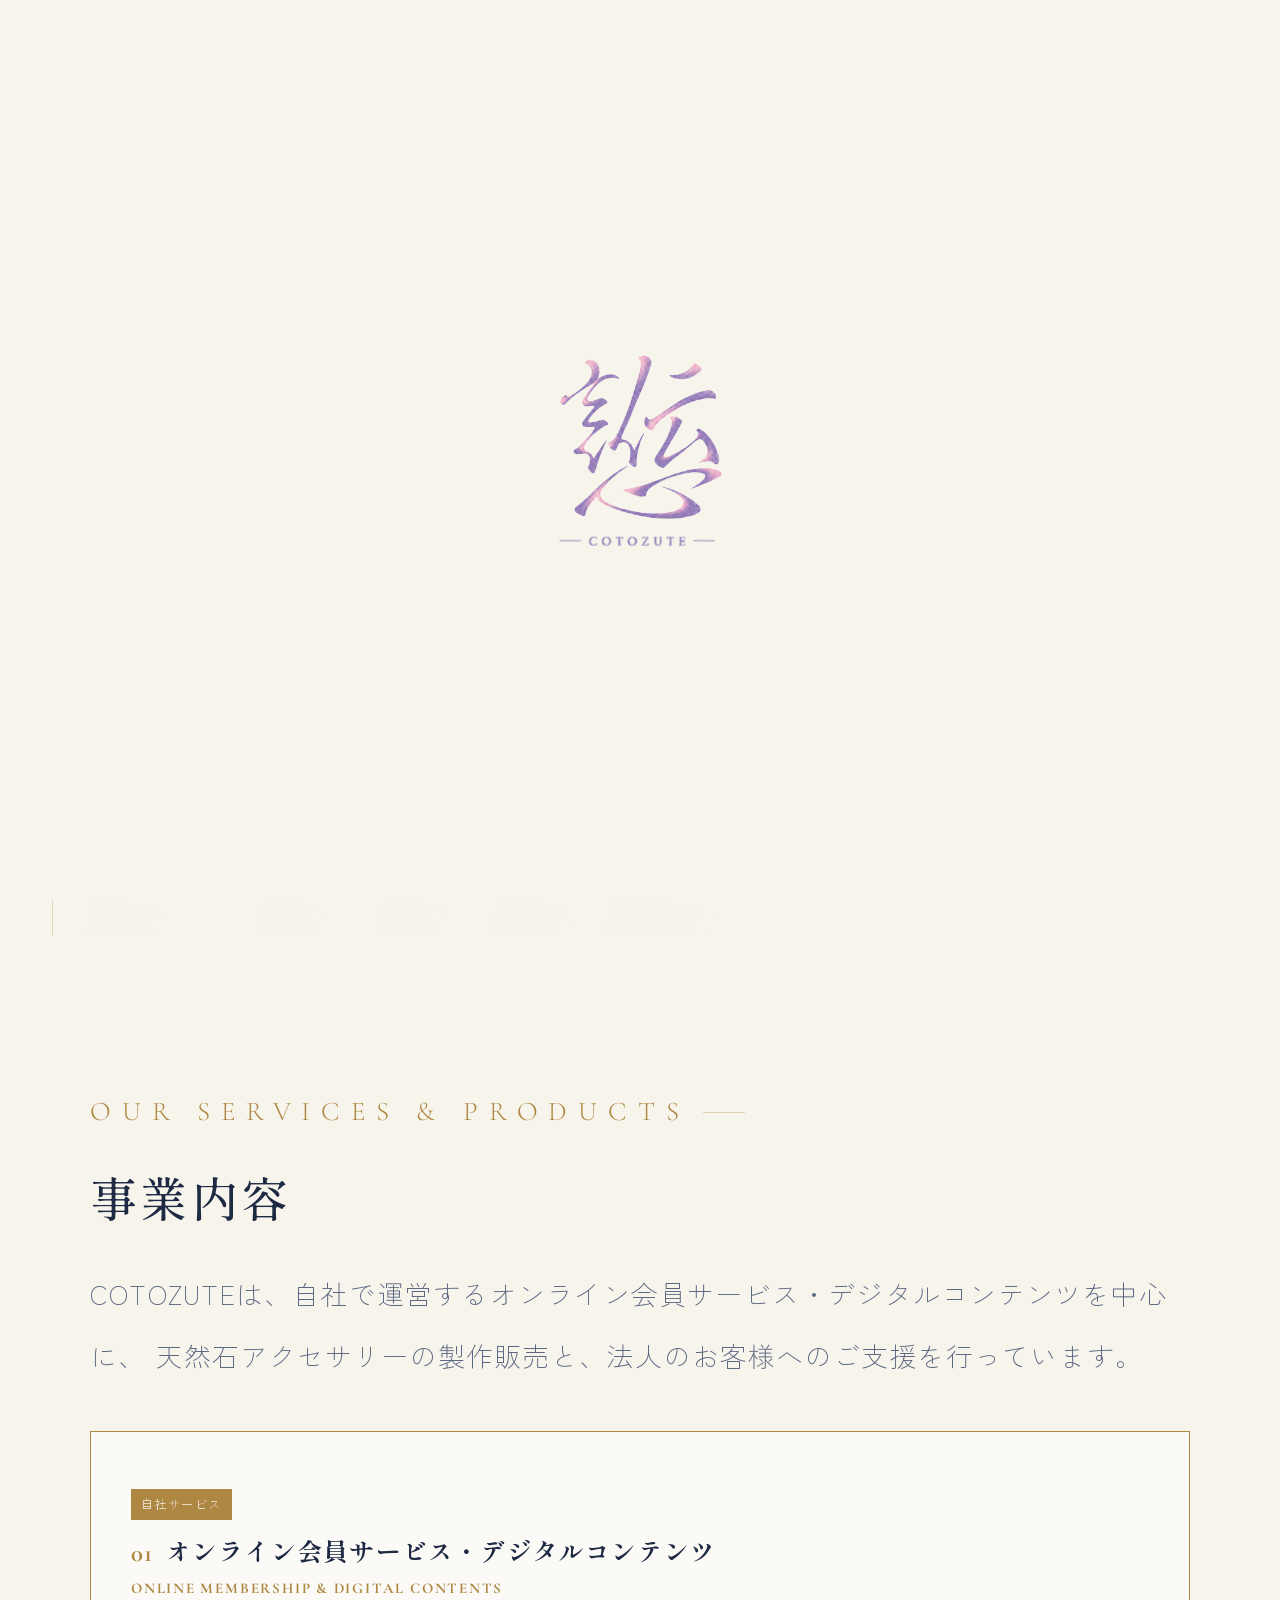
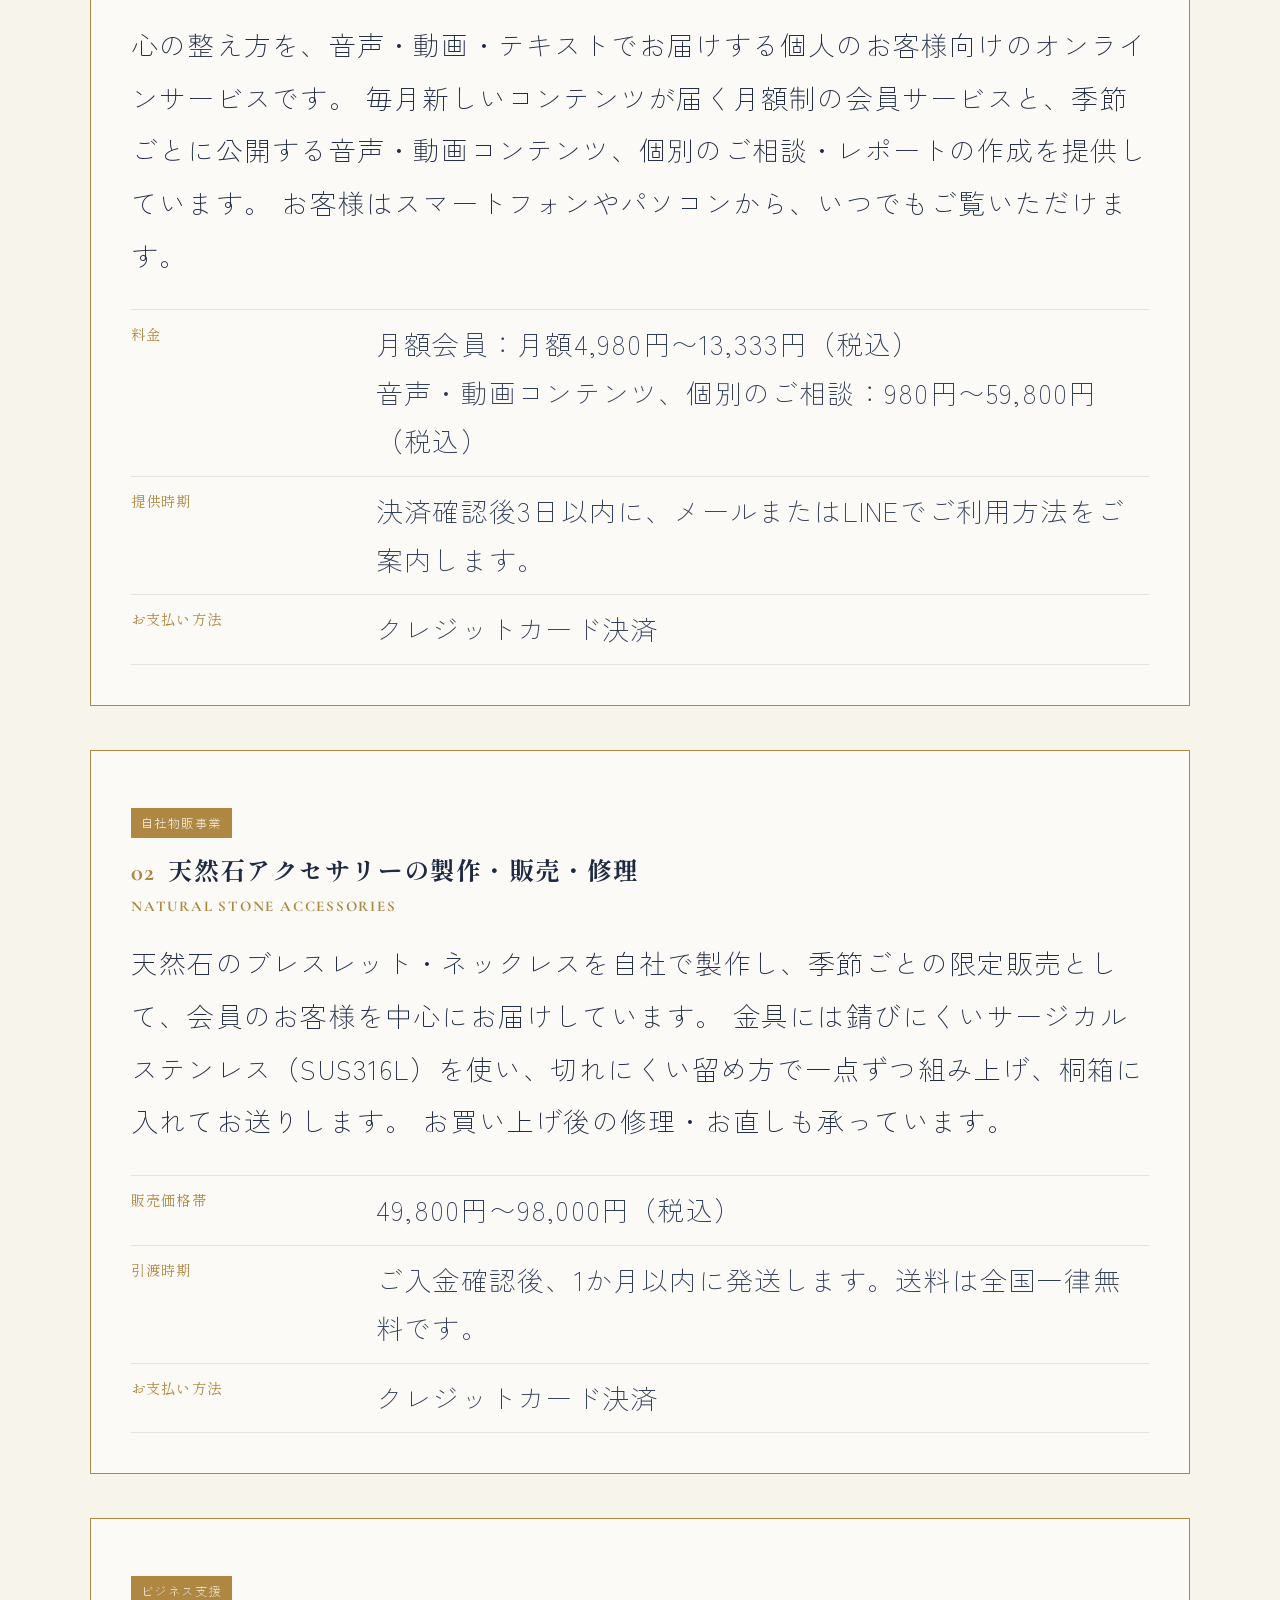
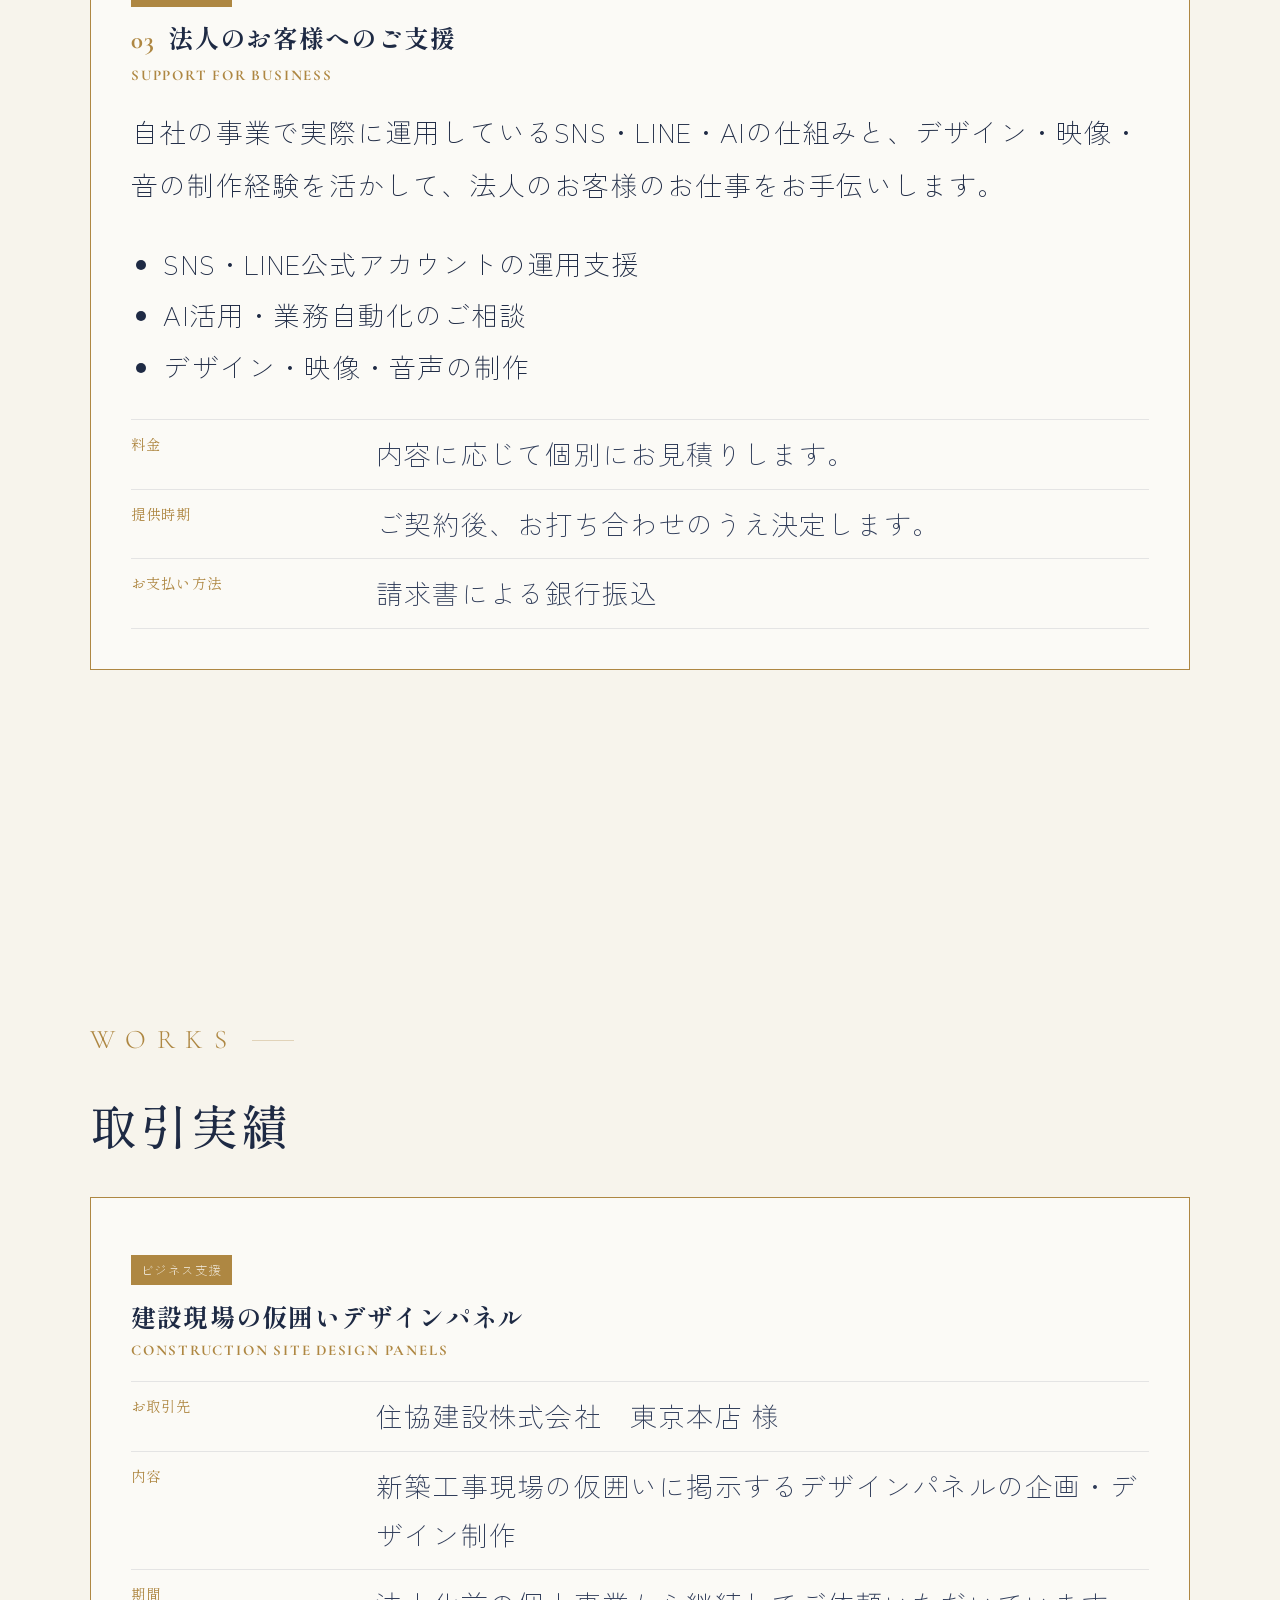
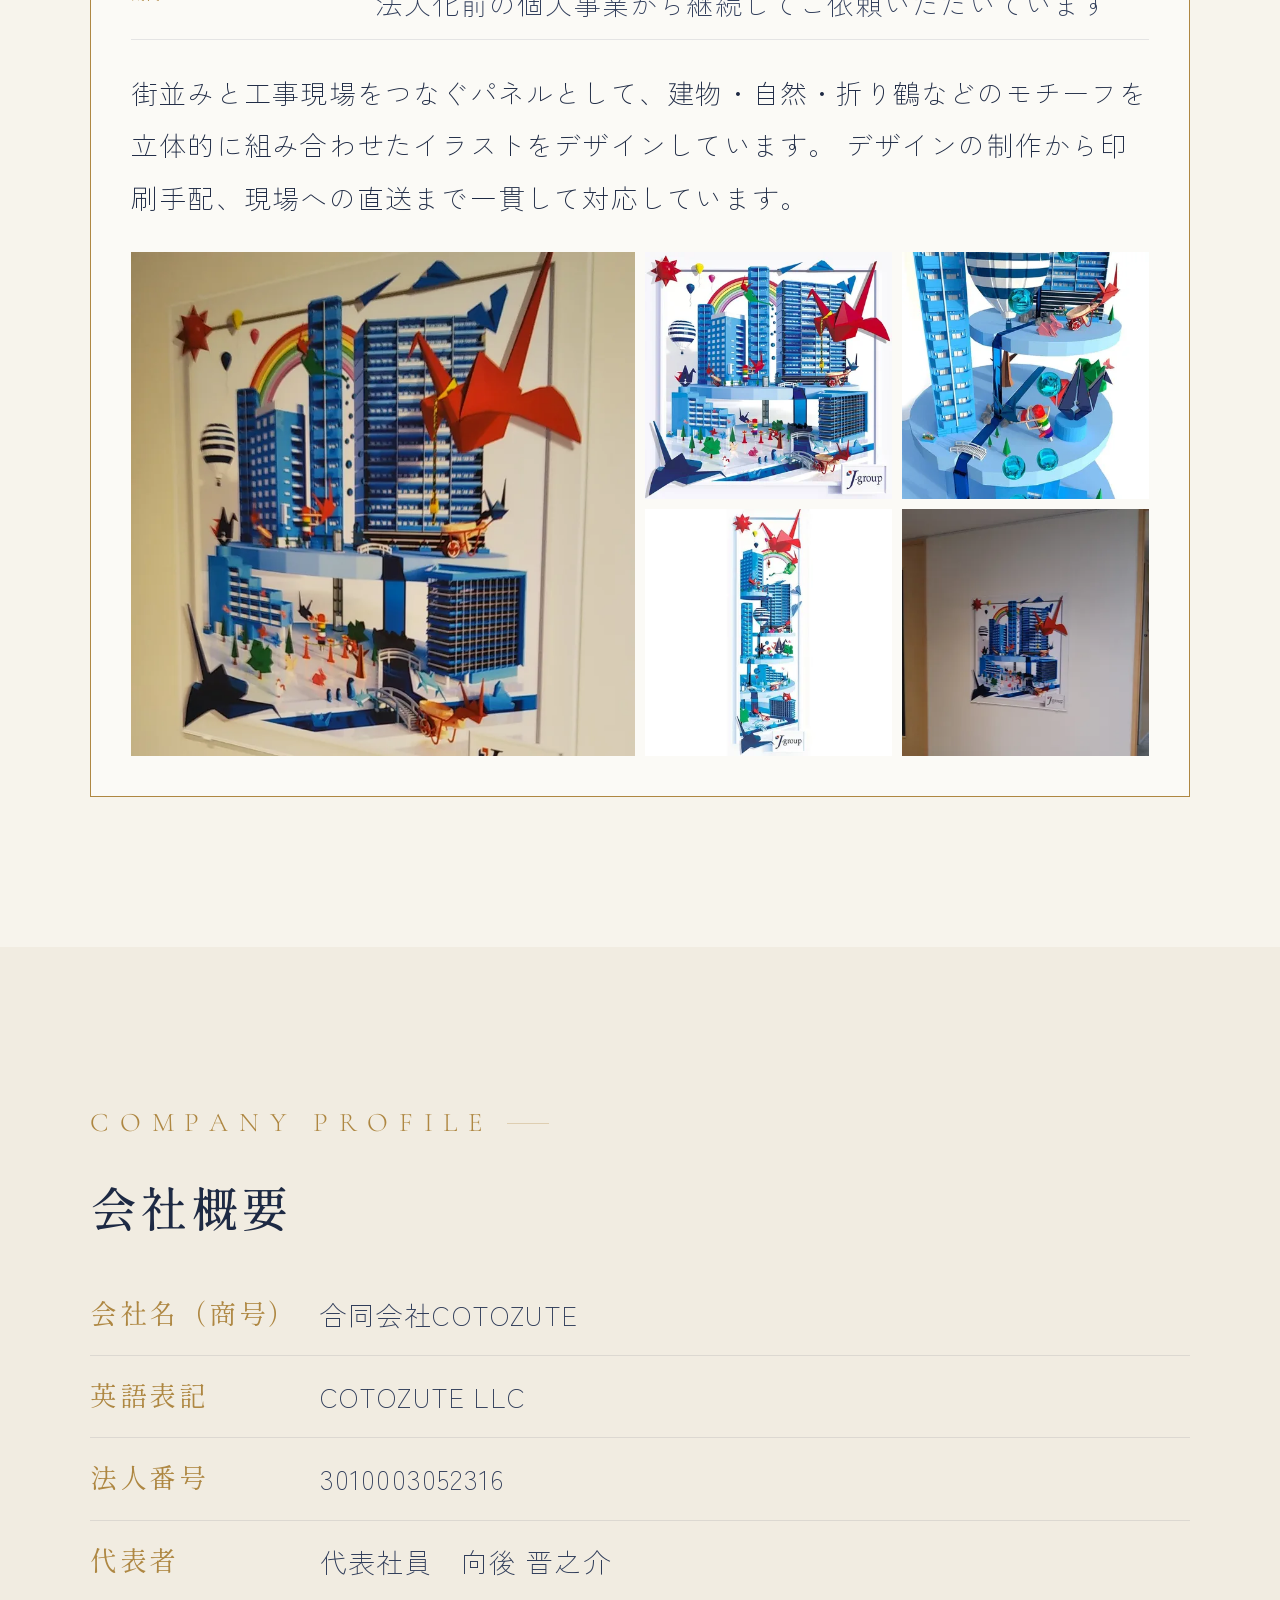
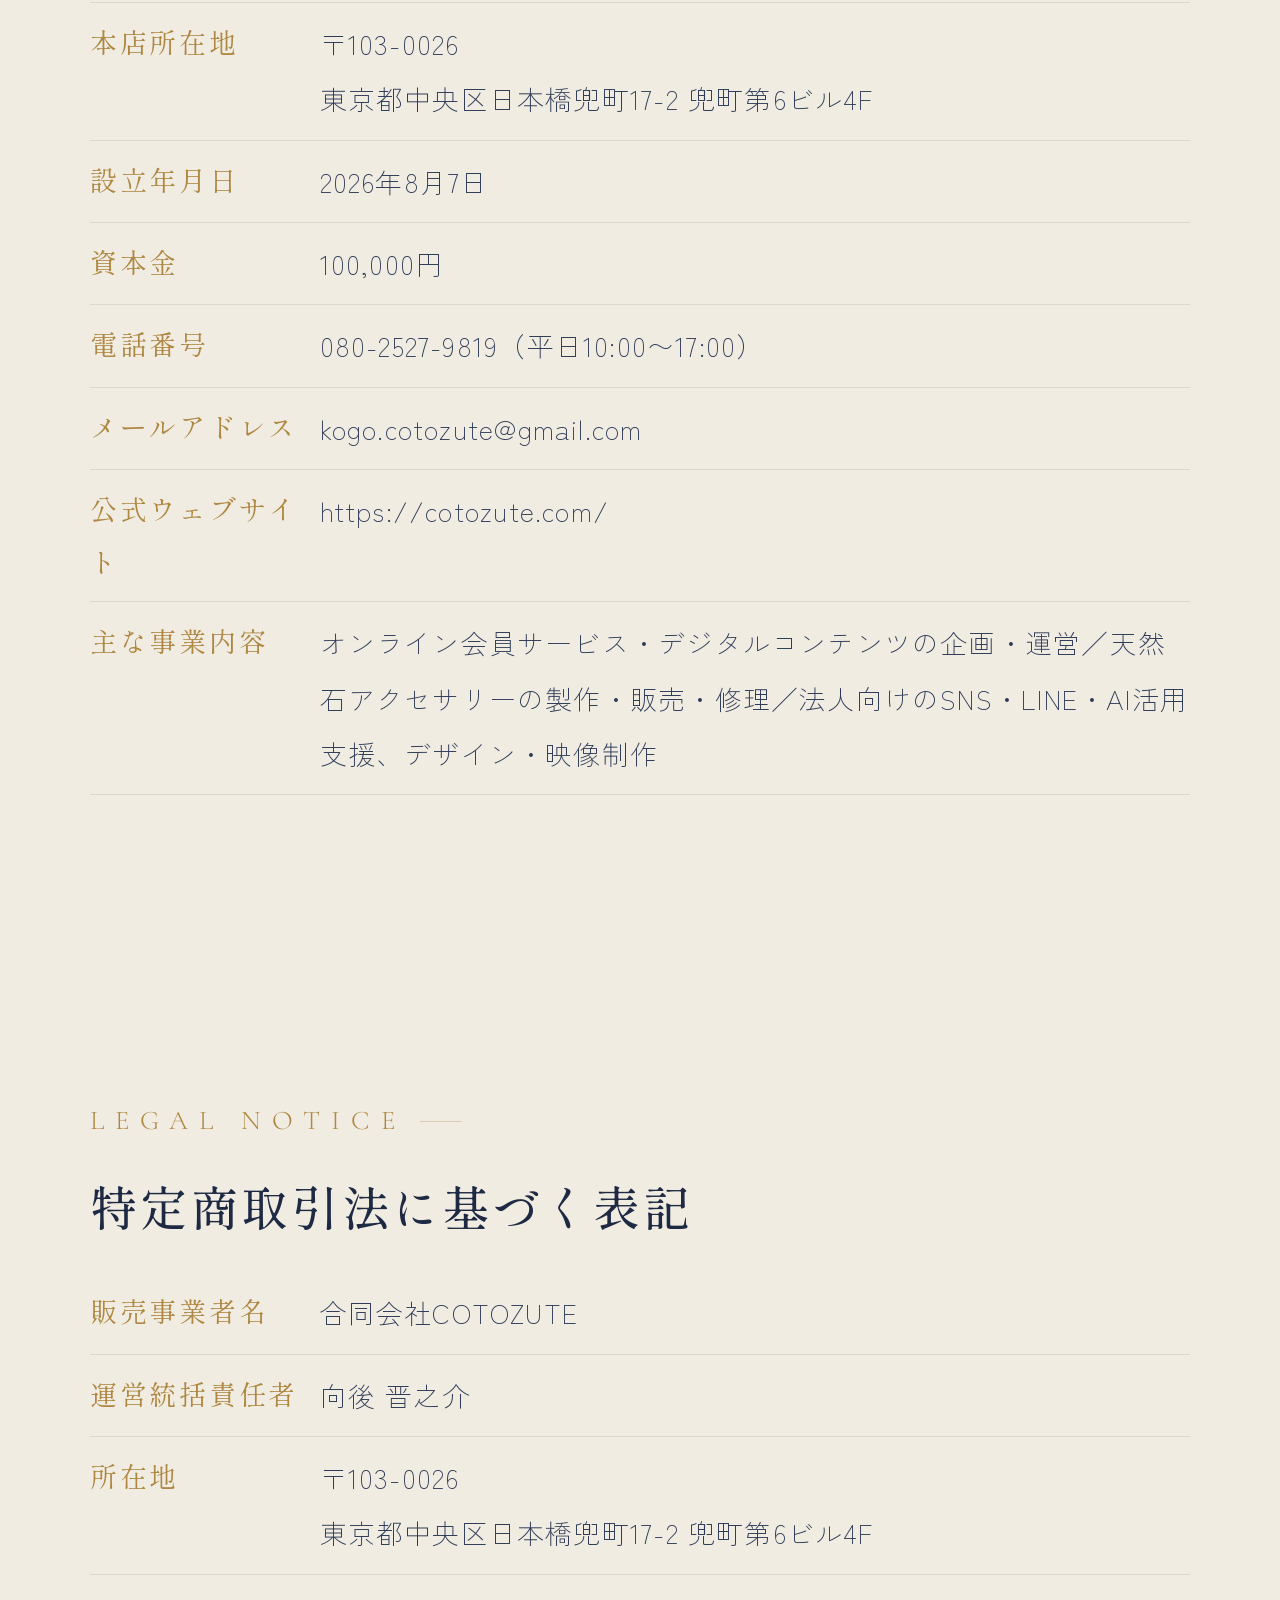
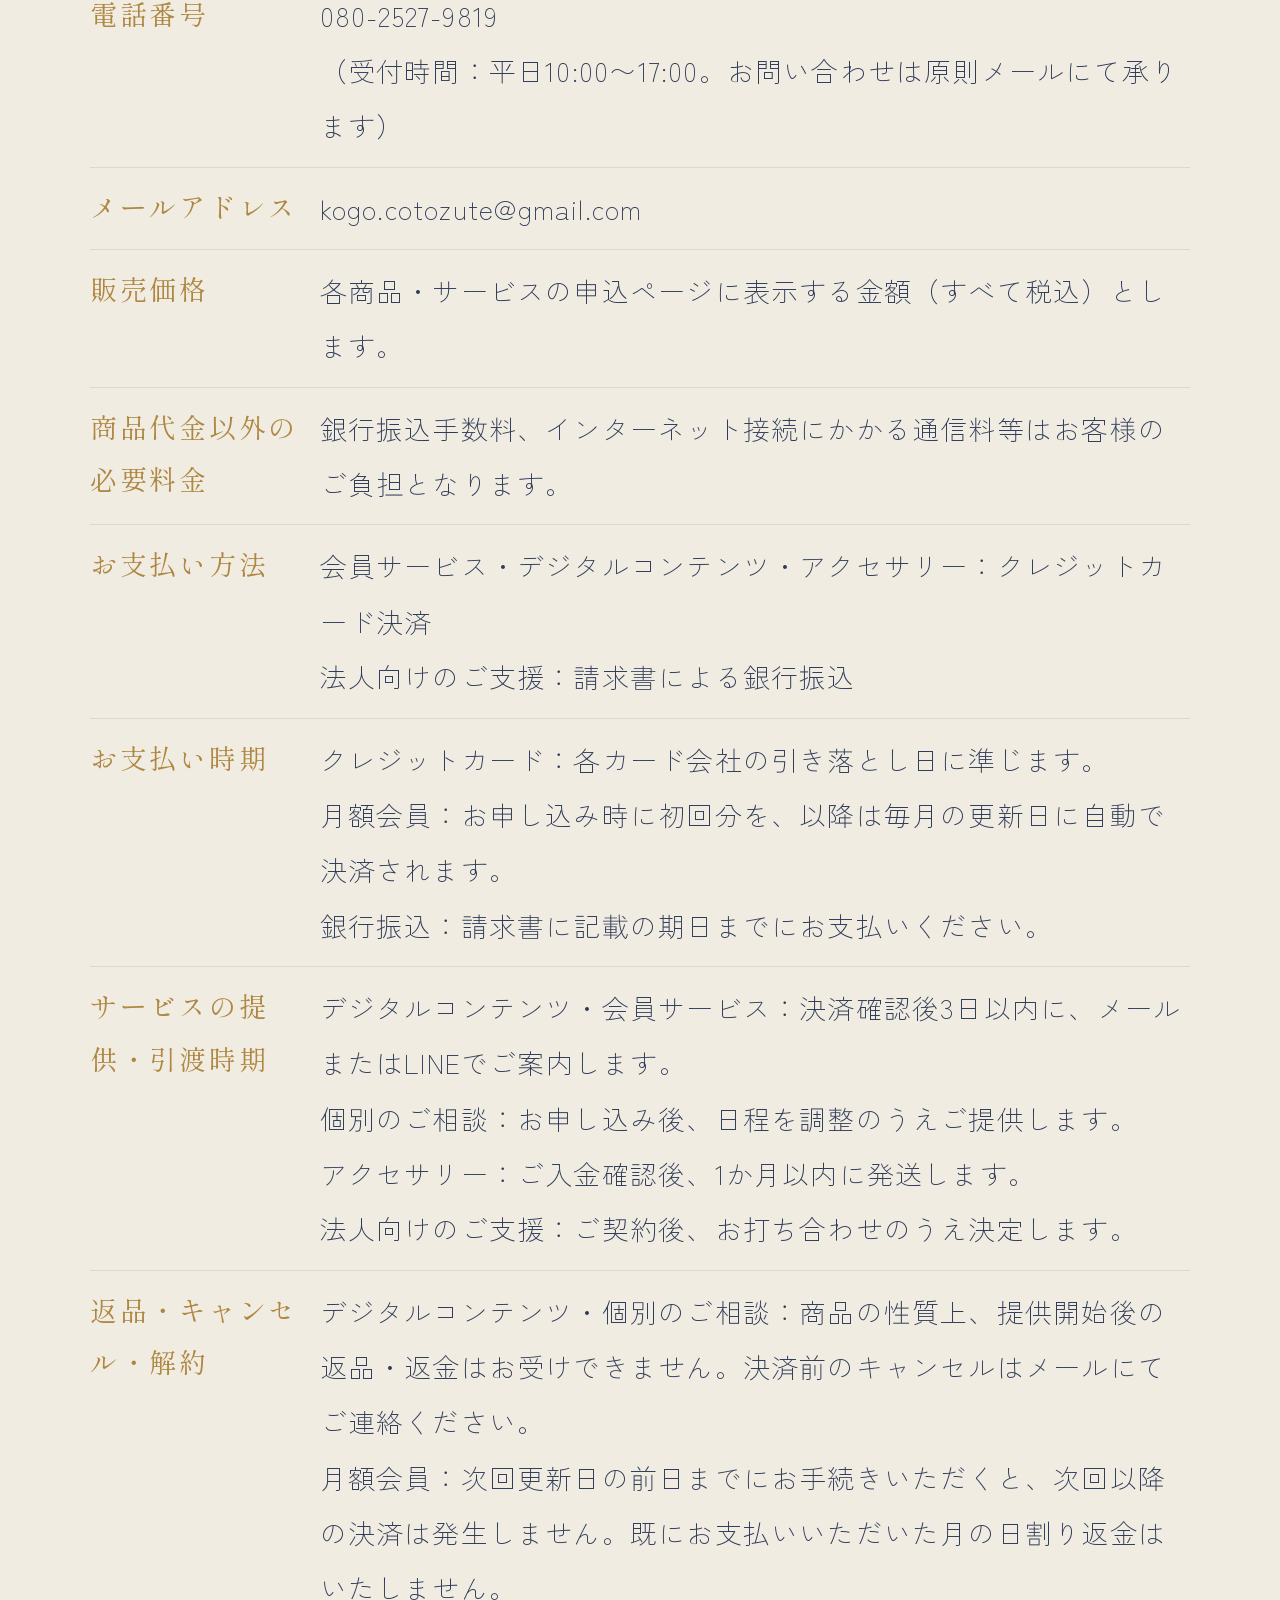
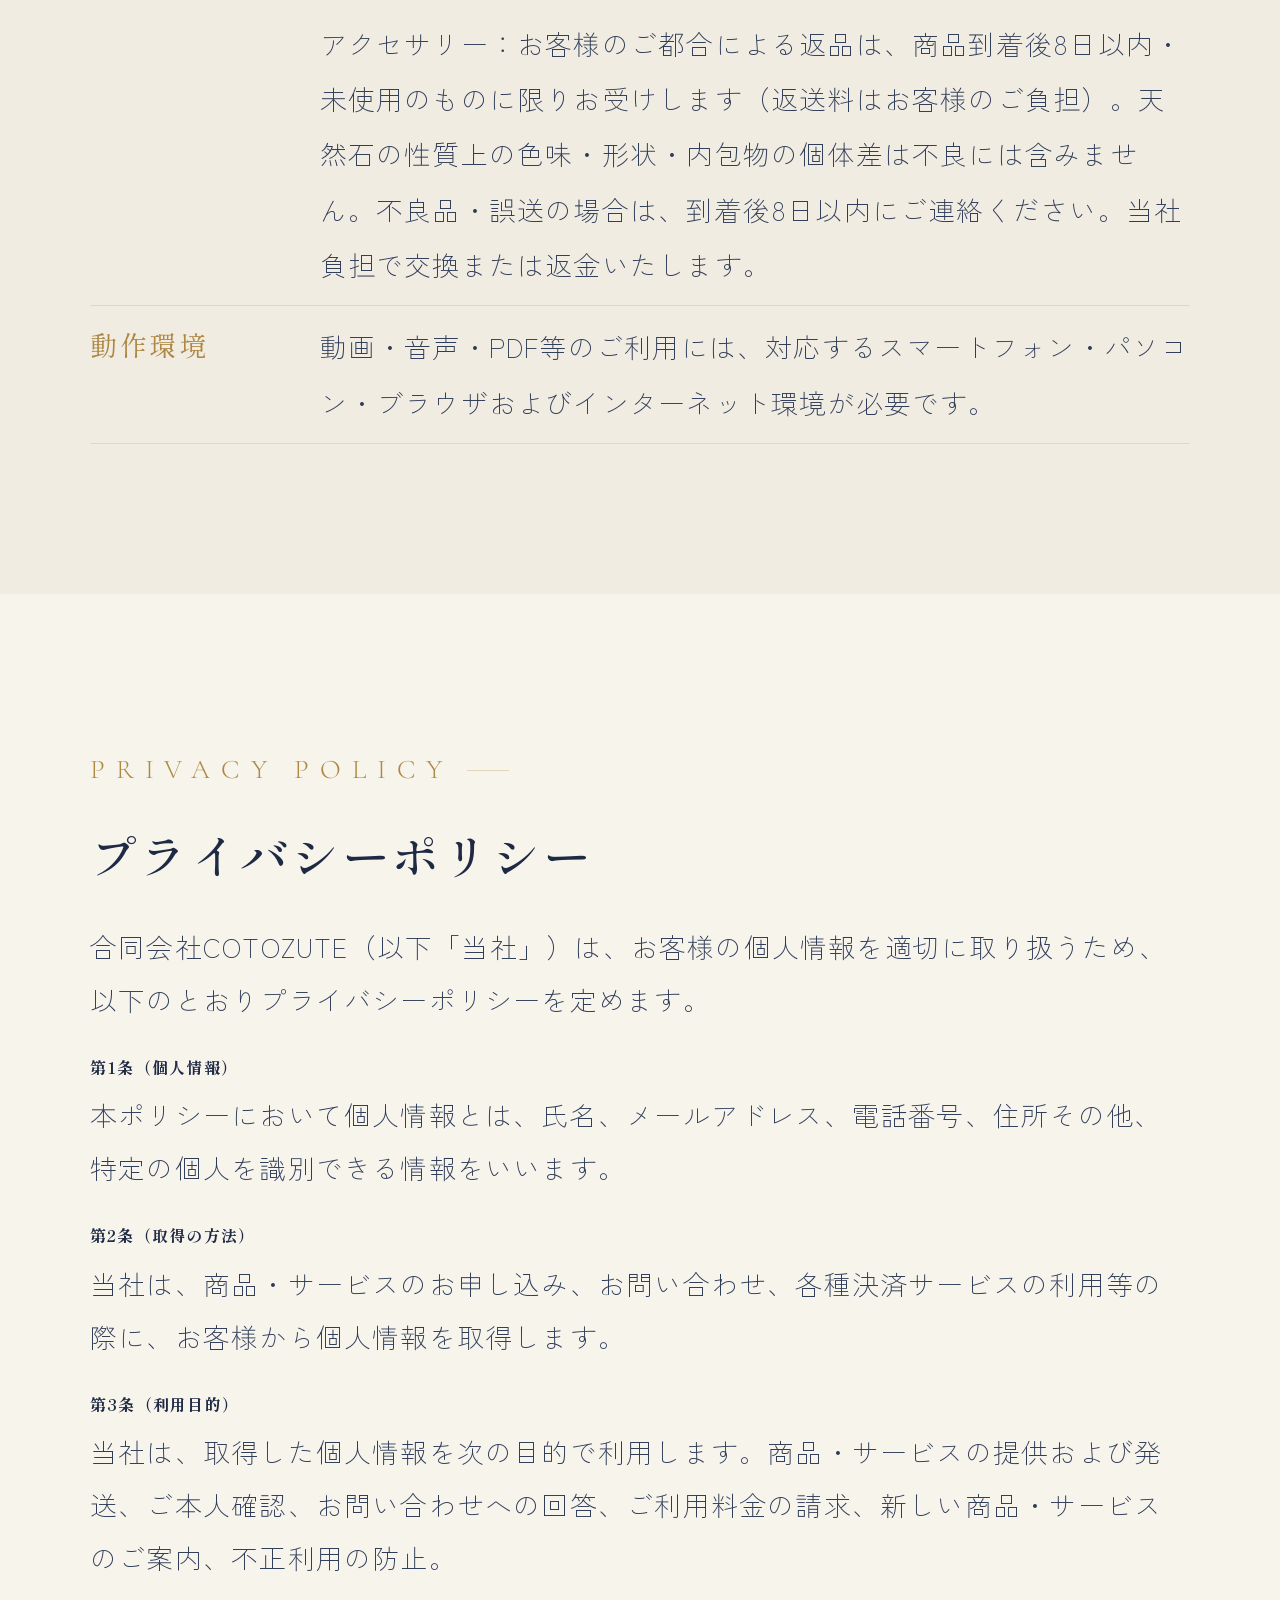
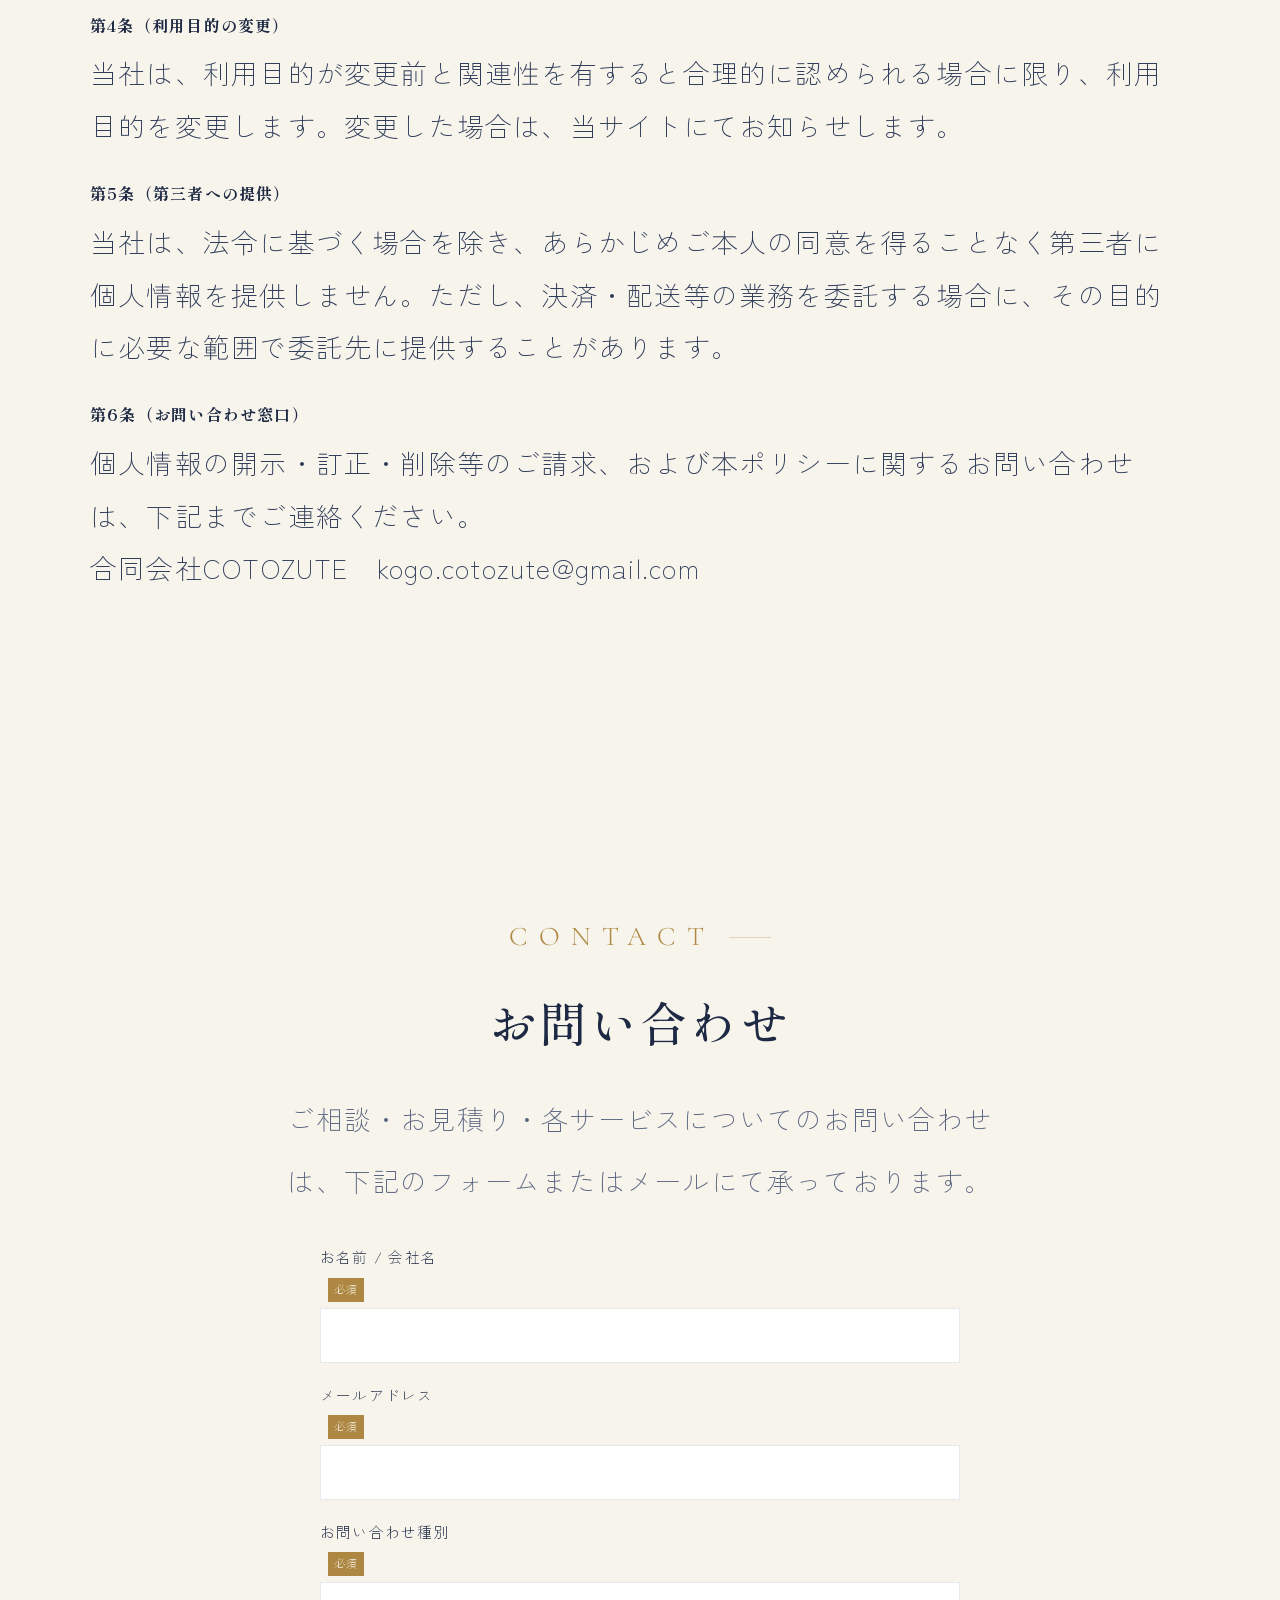
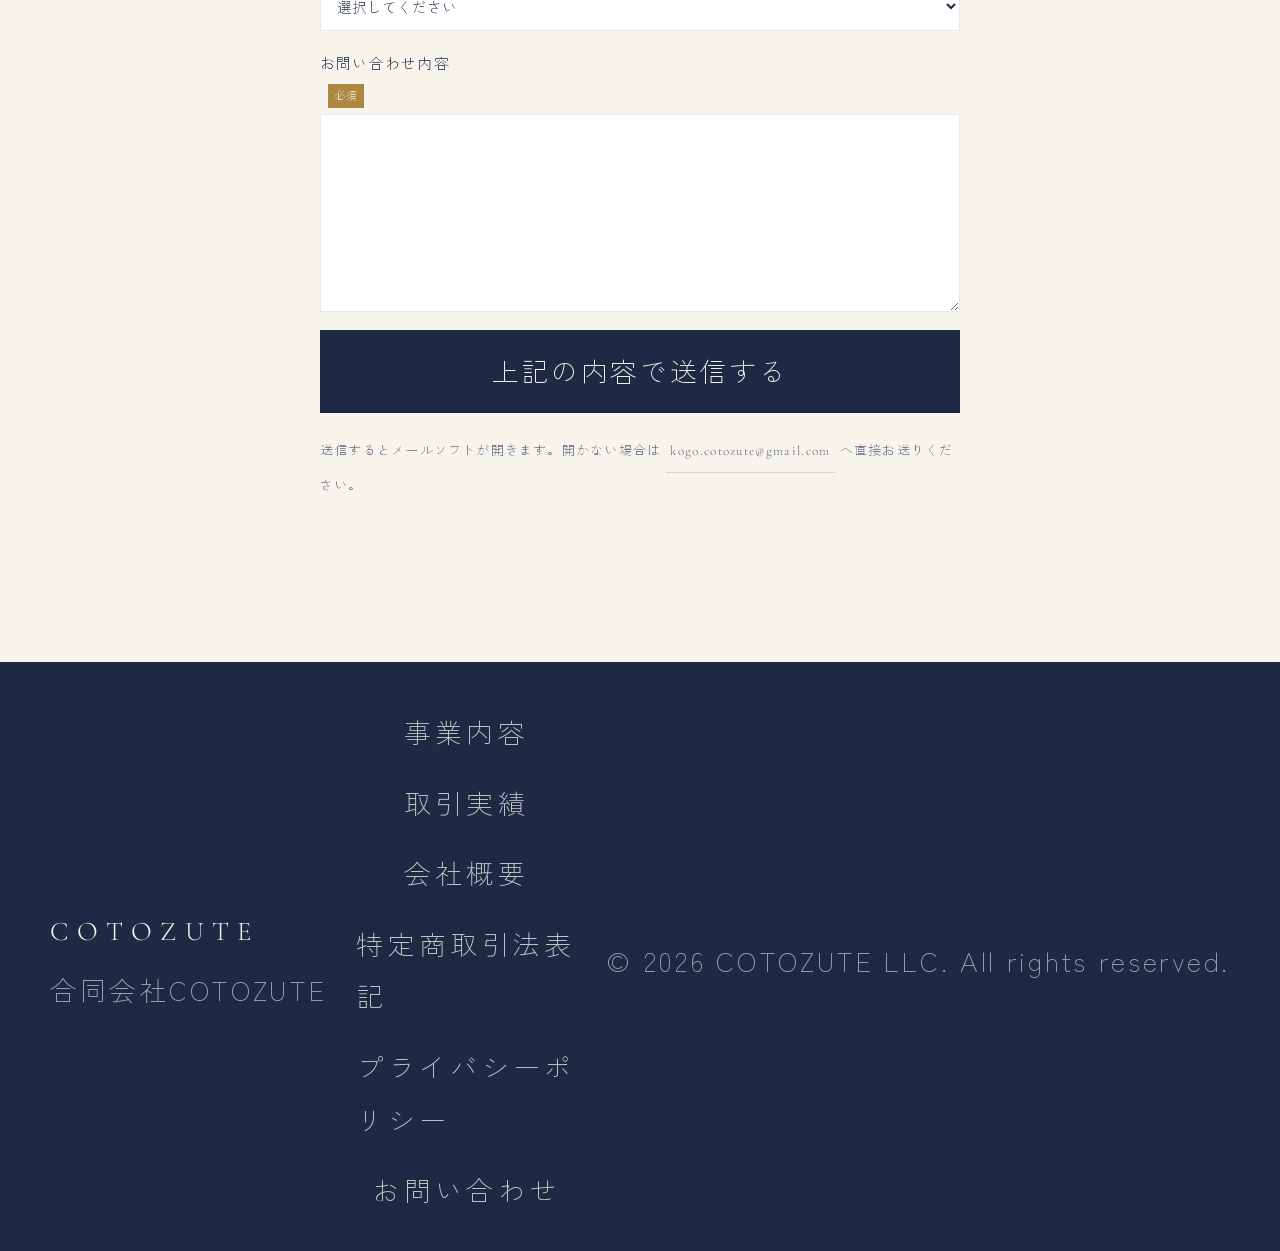
==== commit dd5f9d50: "Works: remove year from Jyukyo Construction period" ====
--- a/index.html
+++ b/index.html
@@ -701,7 +701,7 @@
       <dl class="svc-spec wk-spec">
         <div><dt>お取引先</dt><dd>住協建設株式会社　東京本店 様</dd></div>
         <div><dt>内容</dt><dd>新築工事現場の仮囲いに掲示するデザインパネルの企画・デザイン制作</dd></div>
-        <div><dt>期間</dt><dd>2019年より継続してご依頼いただいています（法人化前の個人事業から継続）</dd></div>
+        <div><dt>期間</dt><dd>法人化前の個人事業から継続してご依頼いただいています</dd></div>
       </dl>
       <p>街並みと工事現場をつなぐパネルとして、建物・自然・折り鶴などのモチーフを立体的に組み合わせたイラストをデザインしています。
          デザインの制作から印刷手配、現場への直送まで一貫して対応しています。</p>
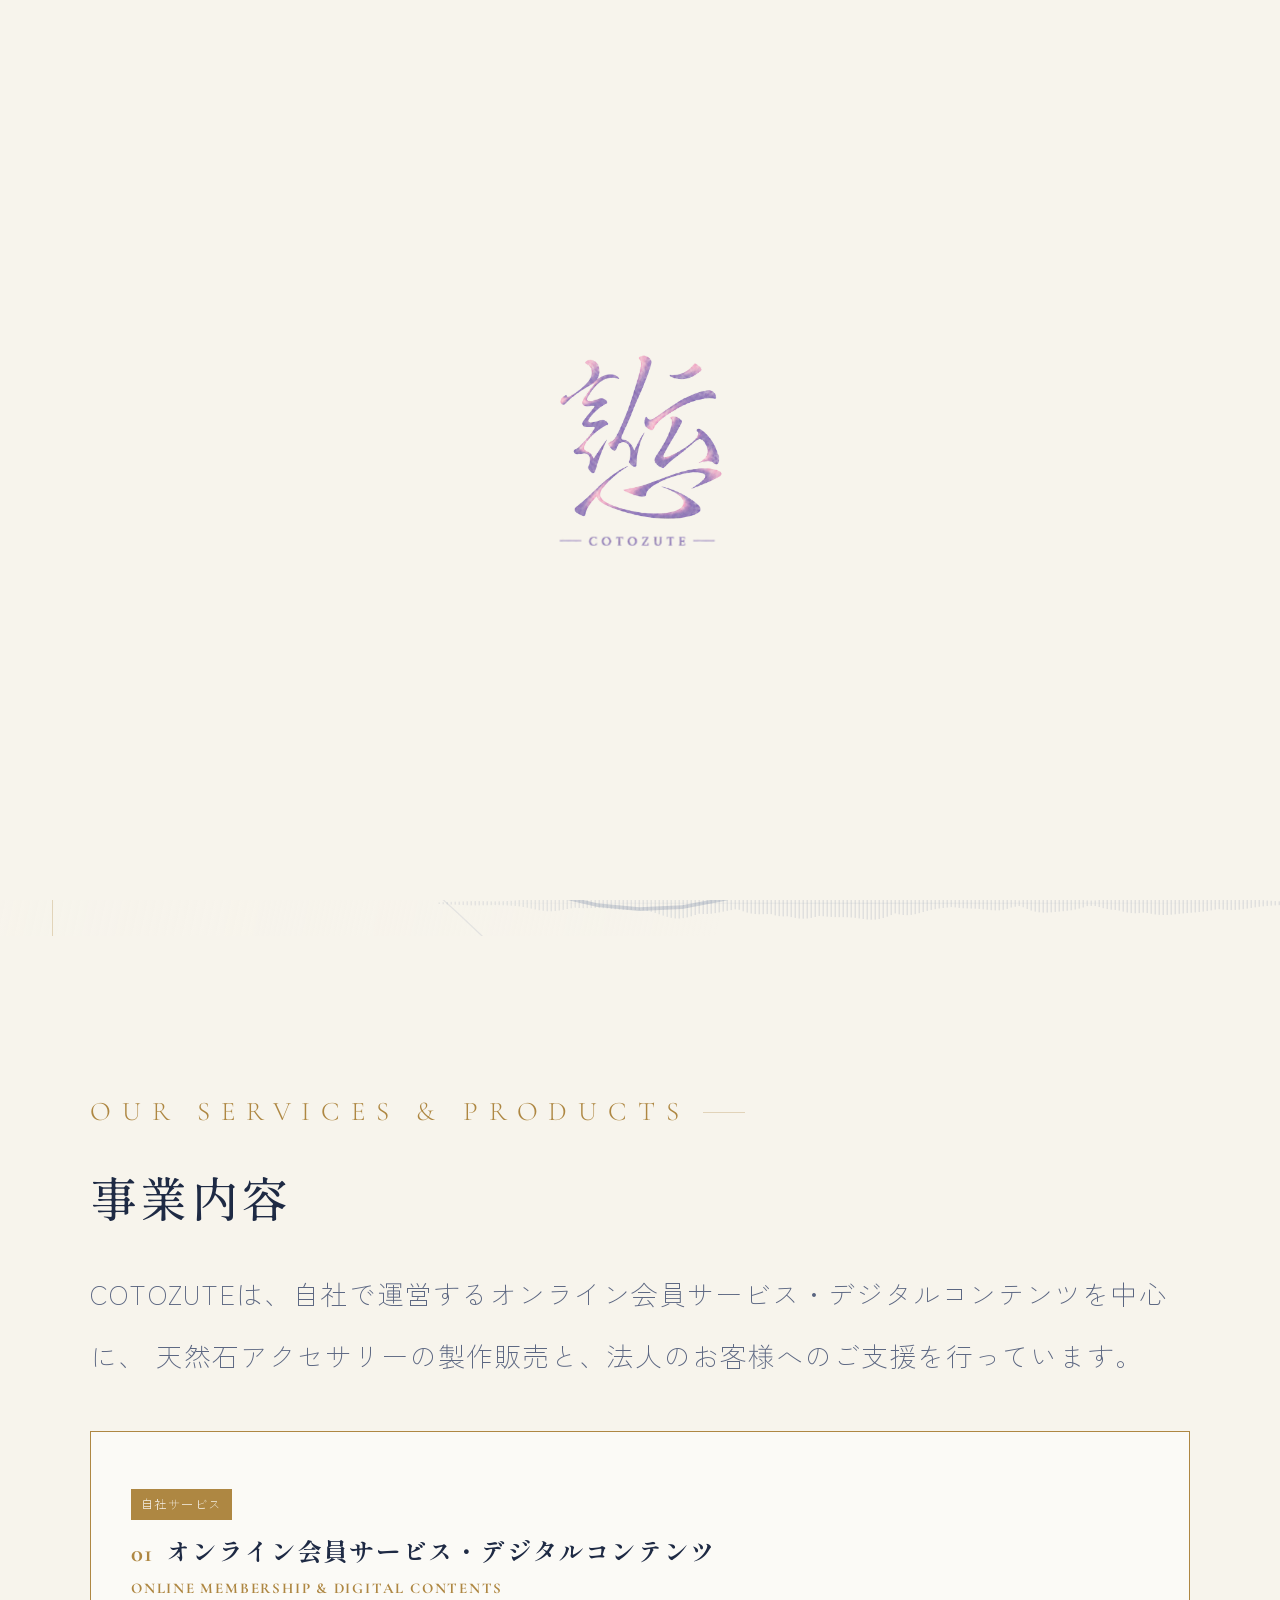
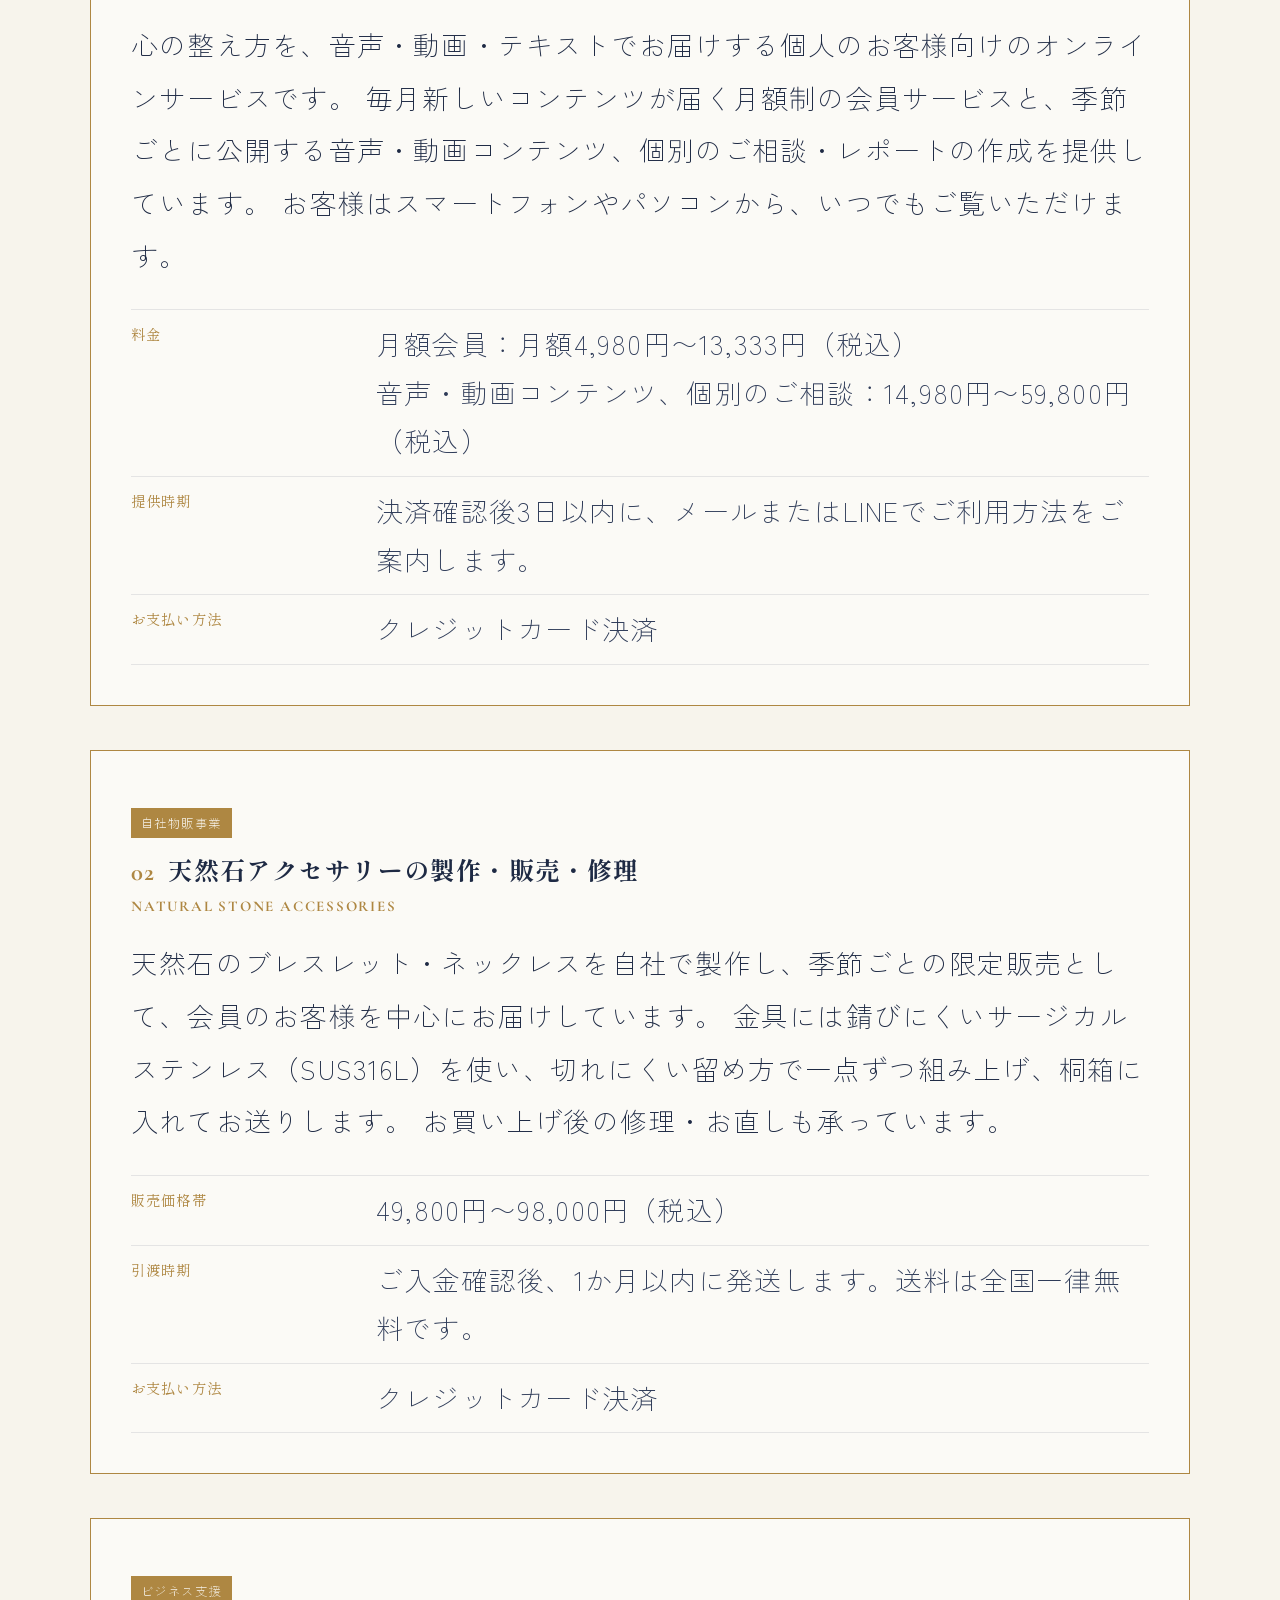
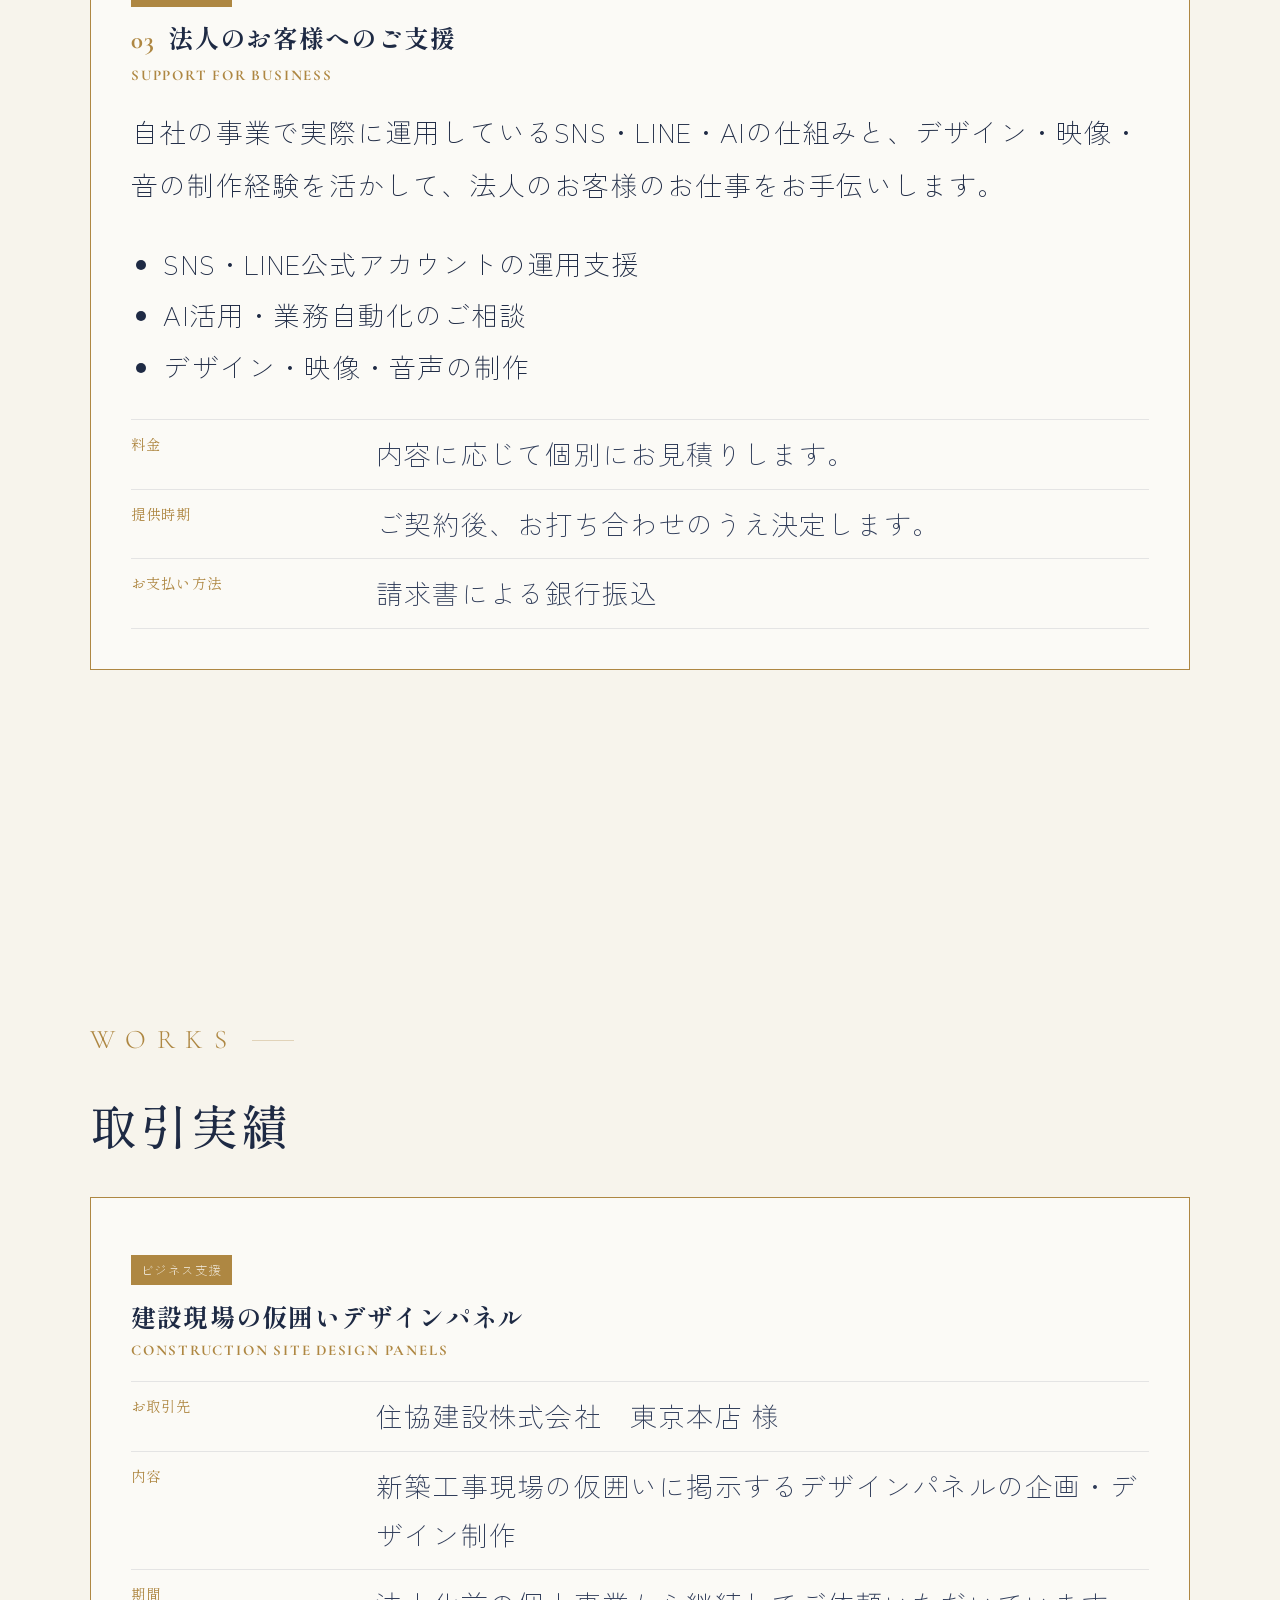
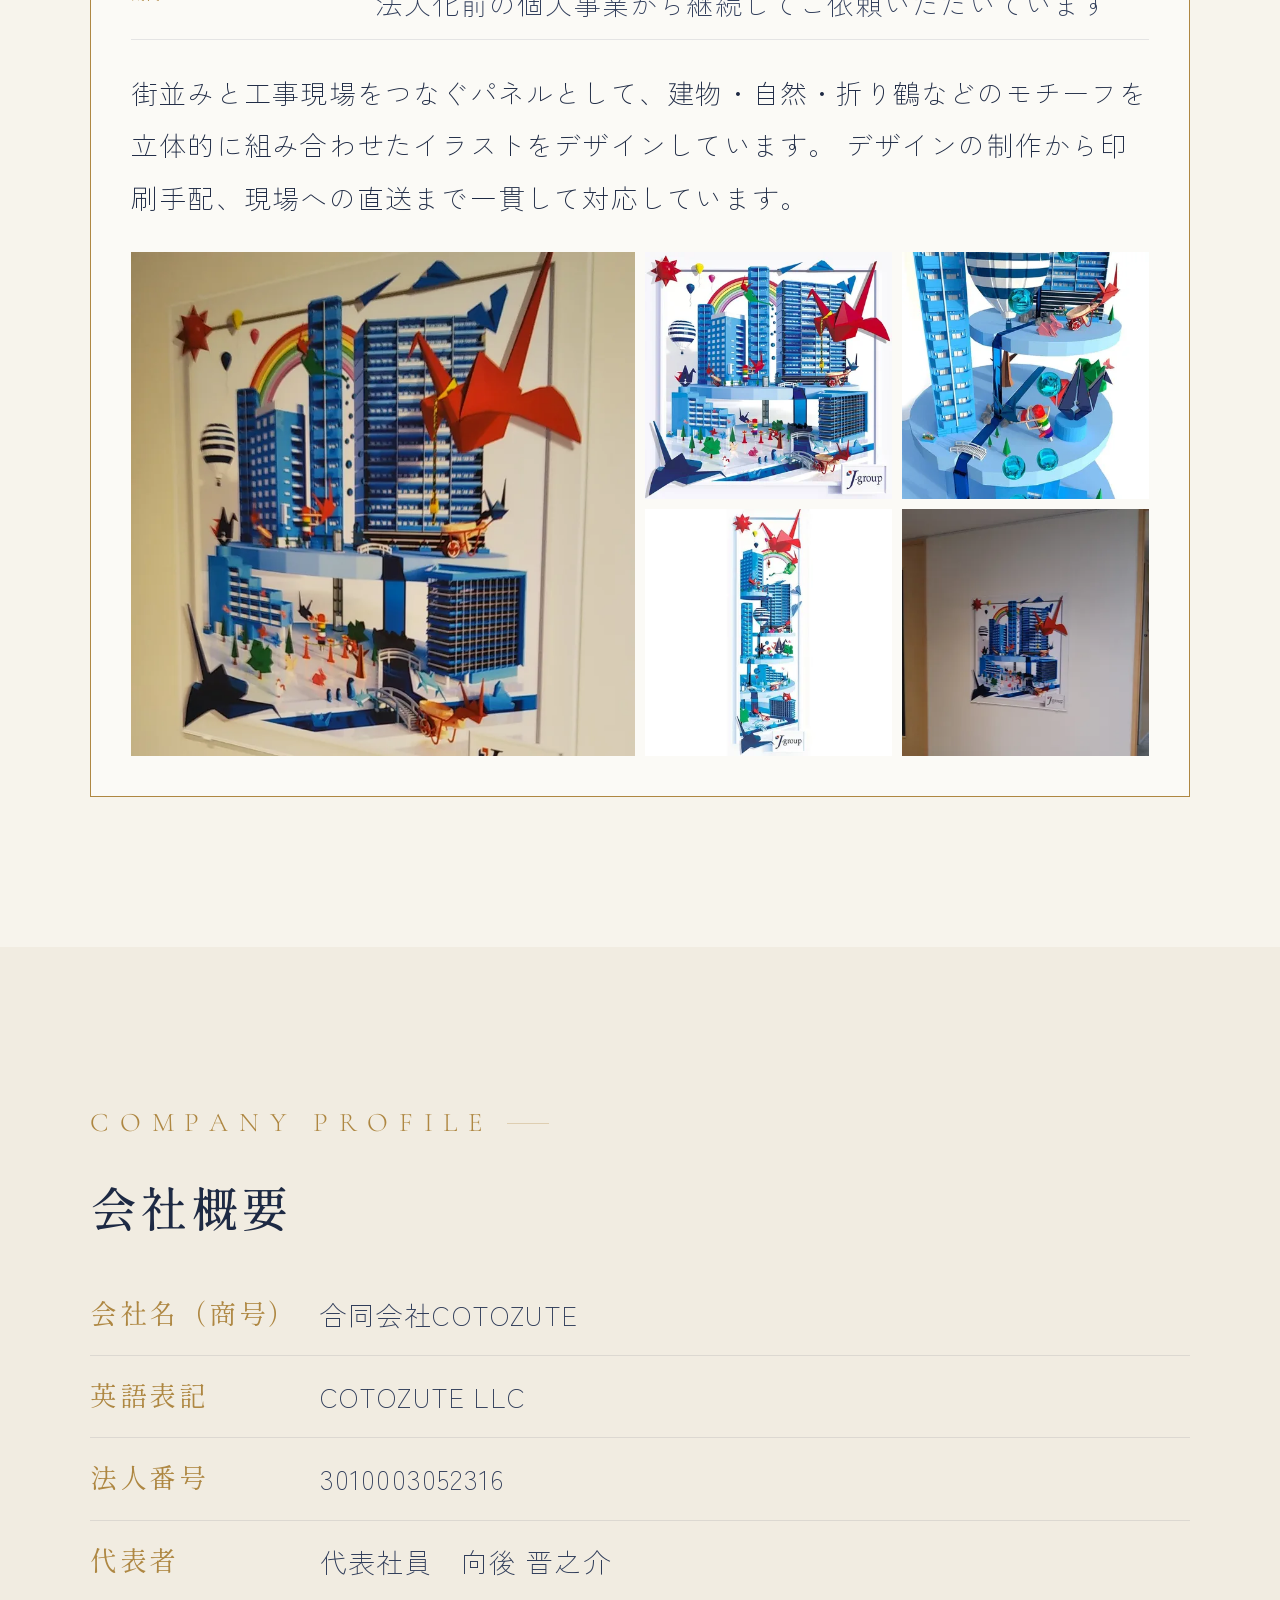
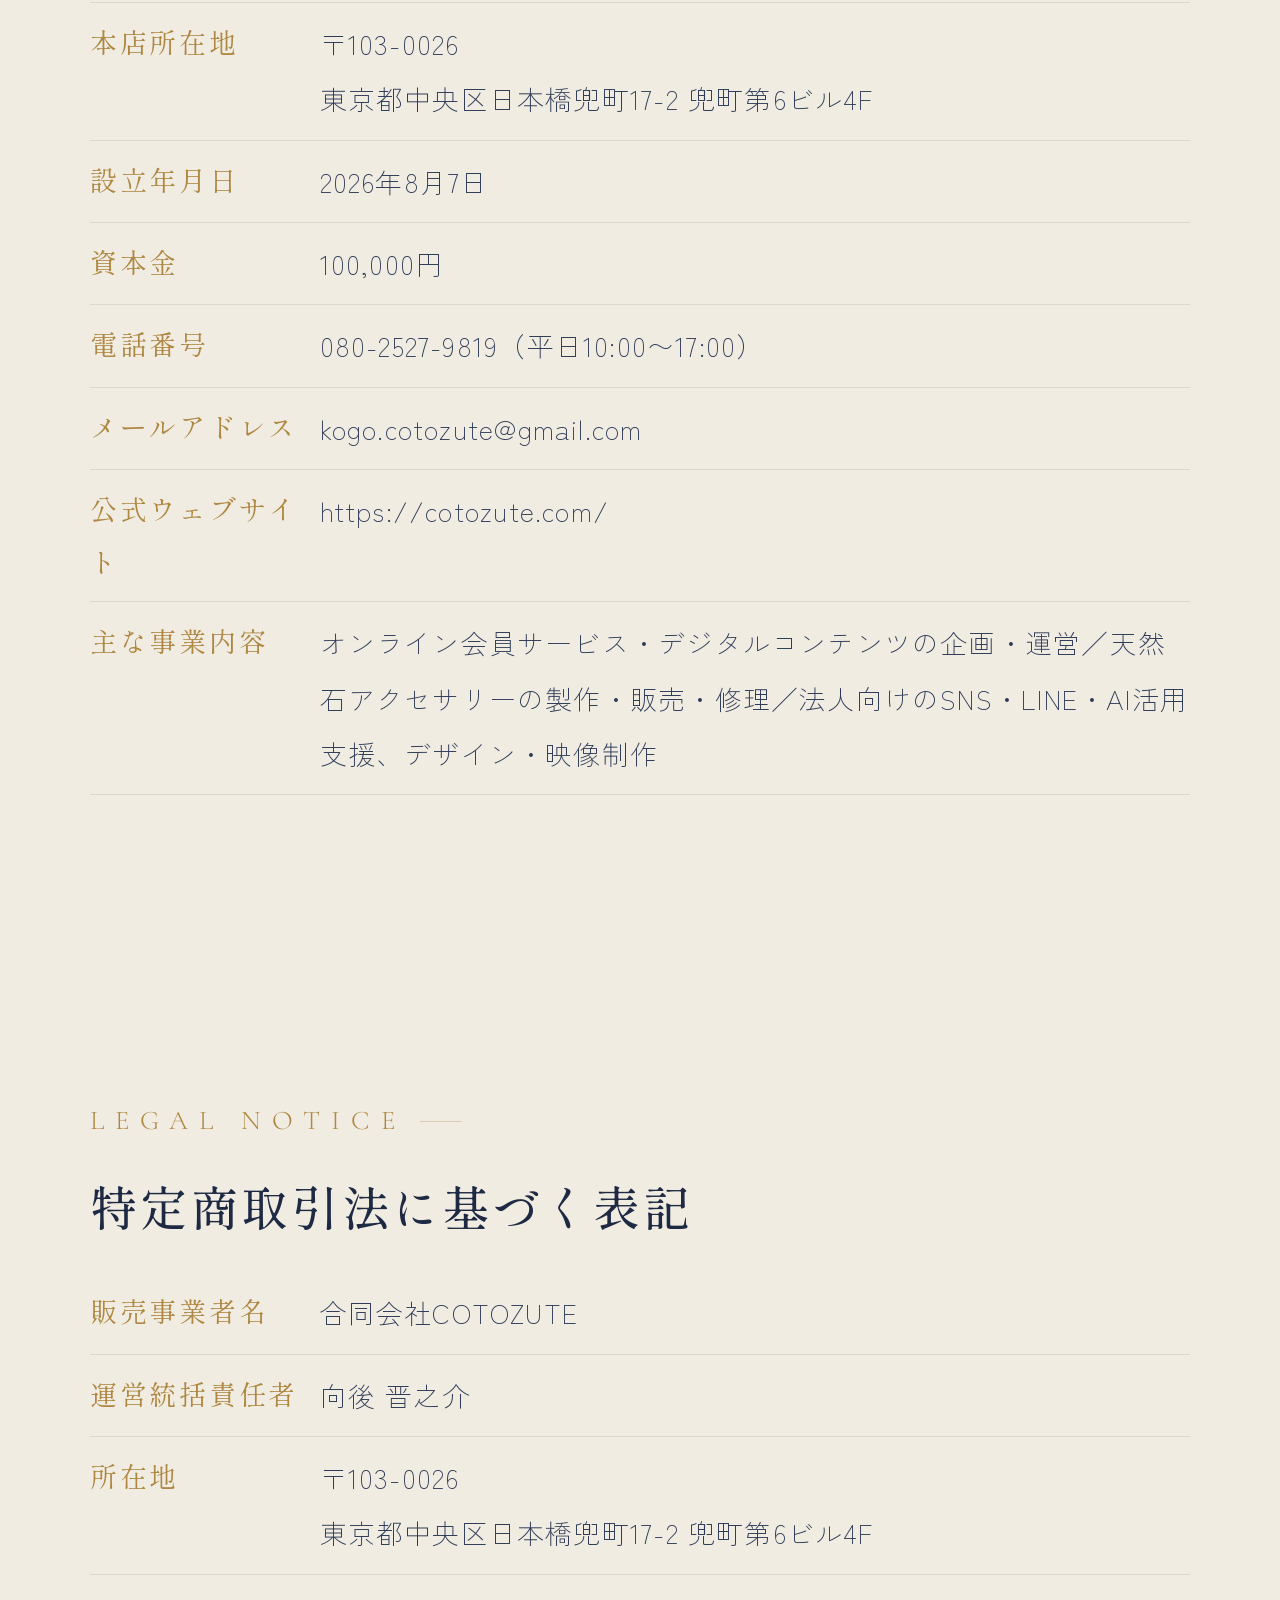
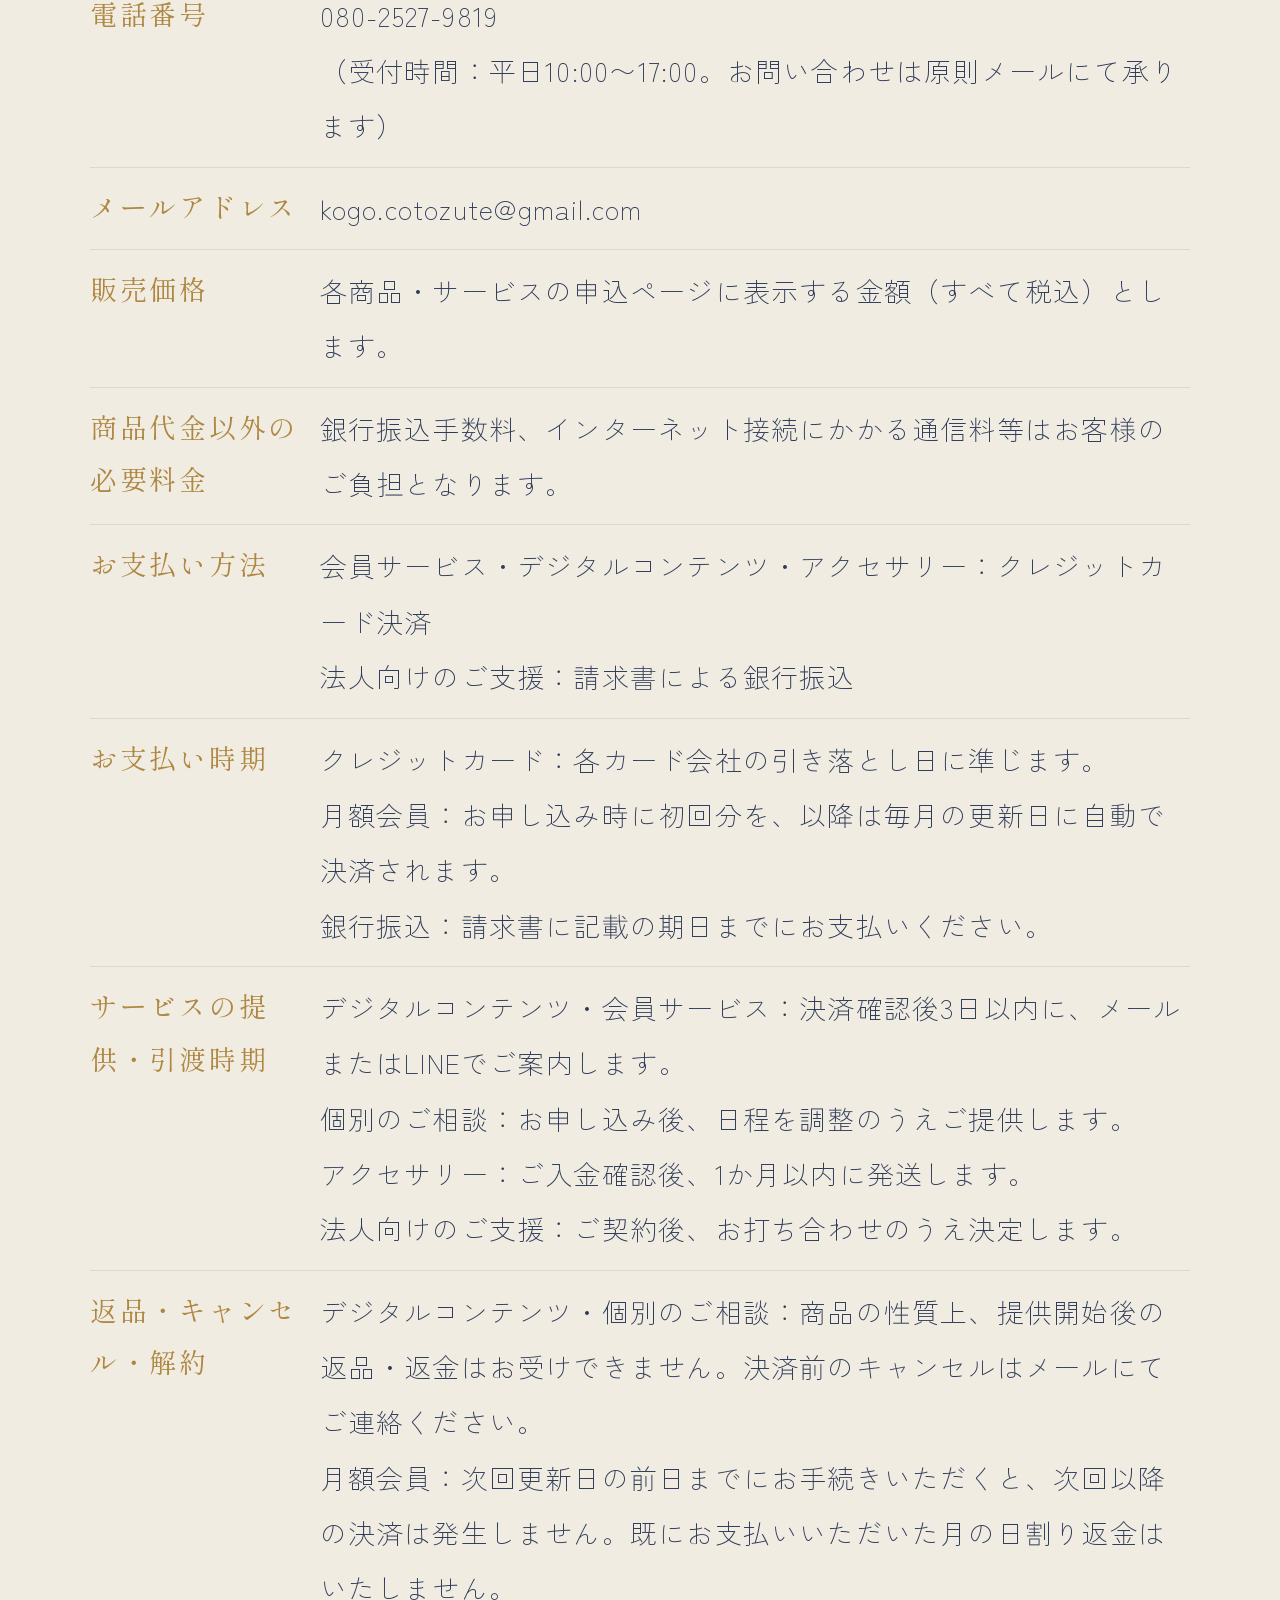
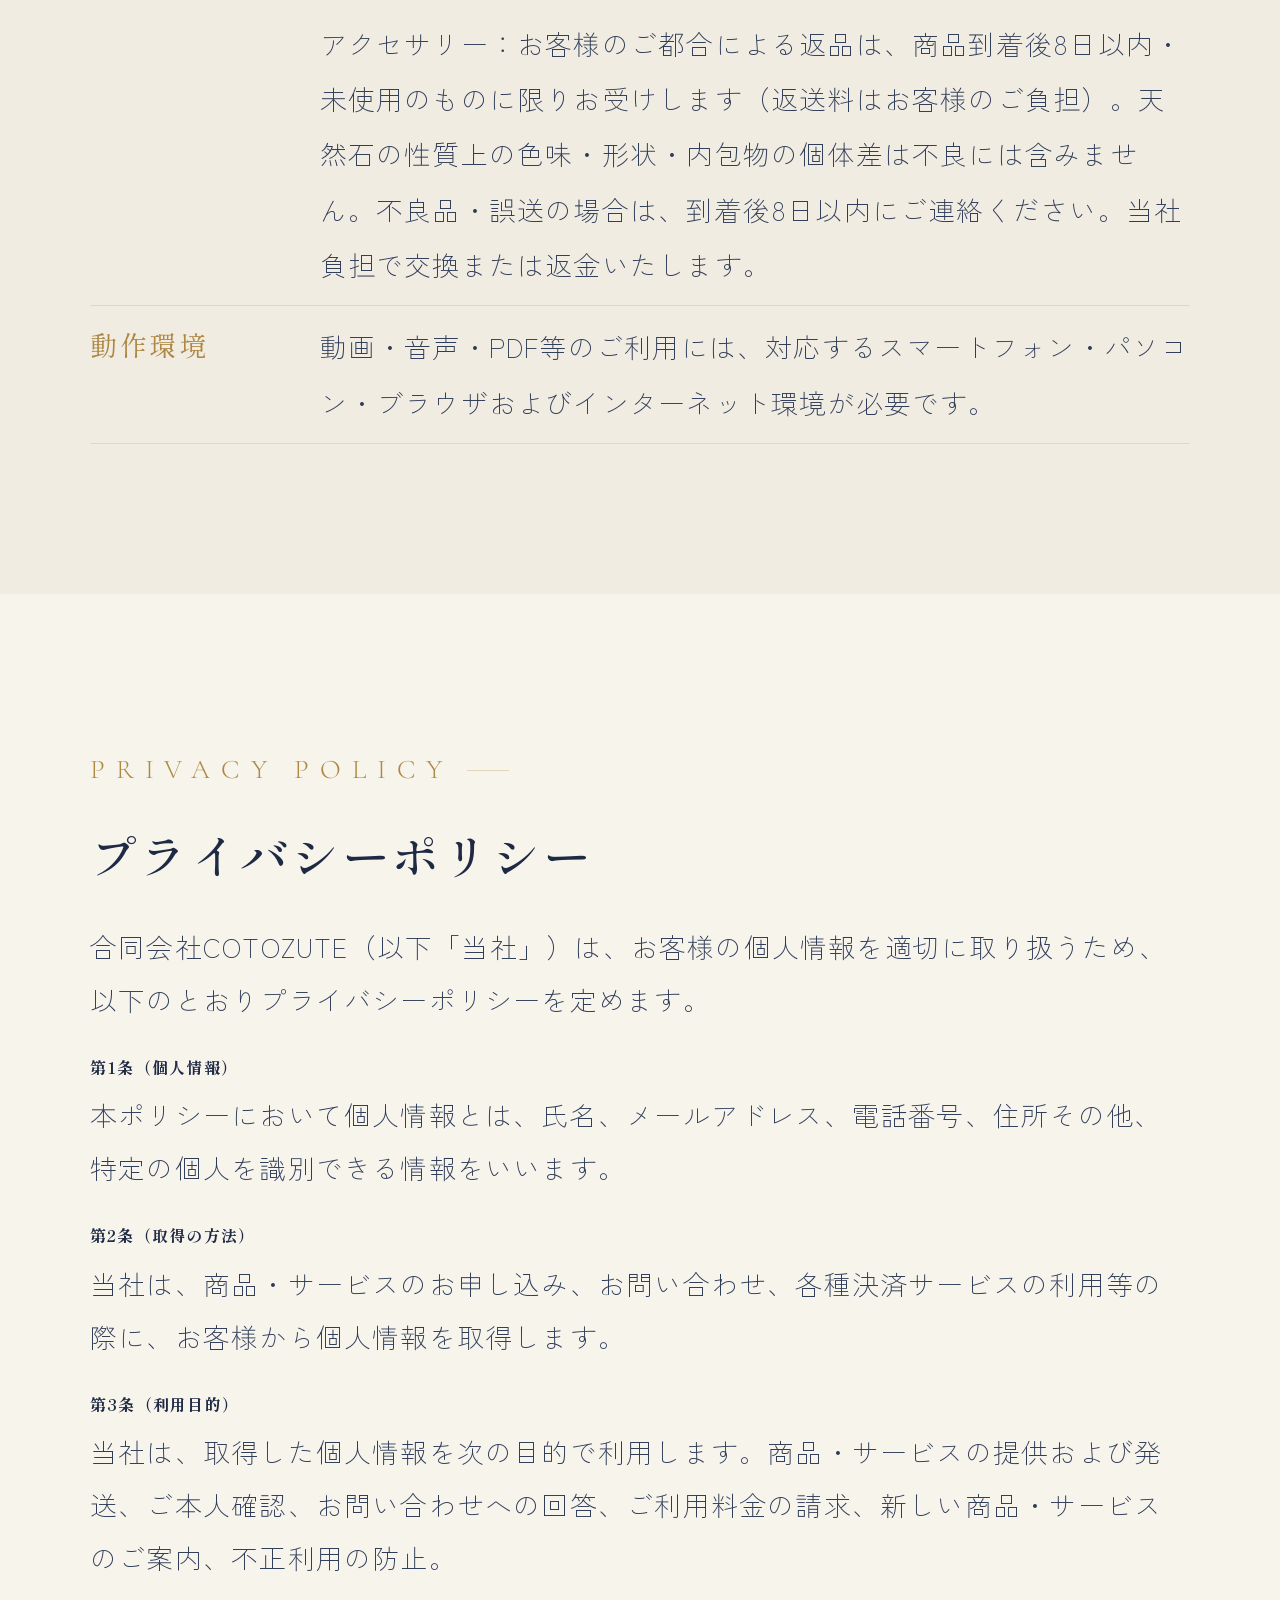
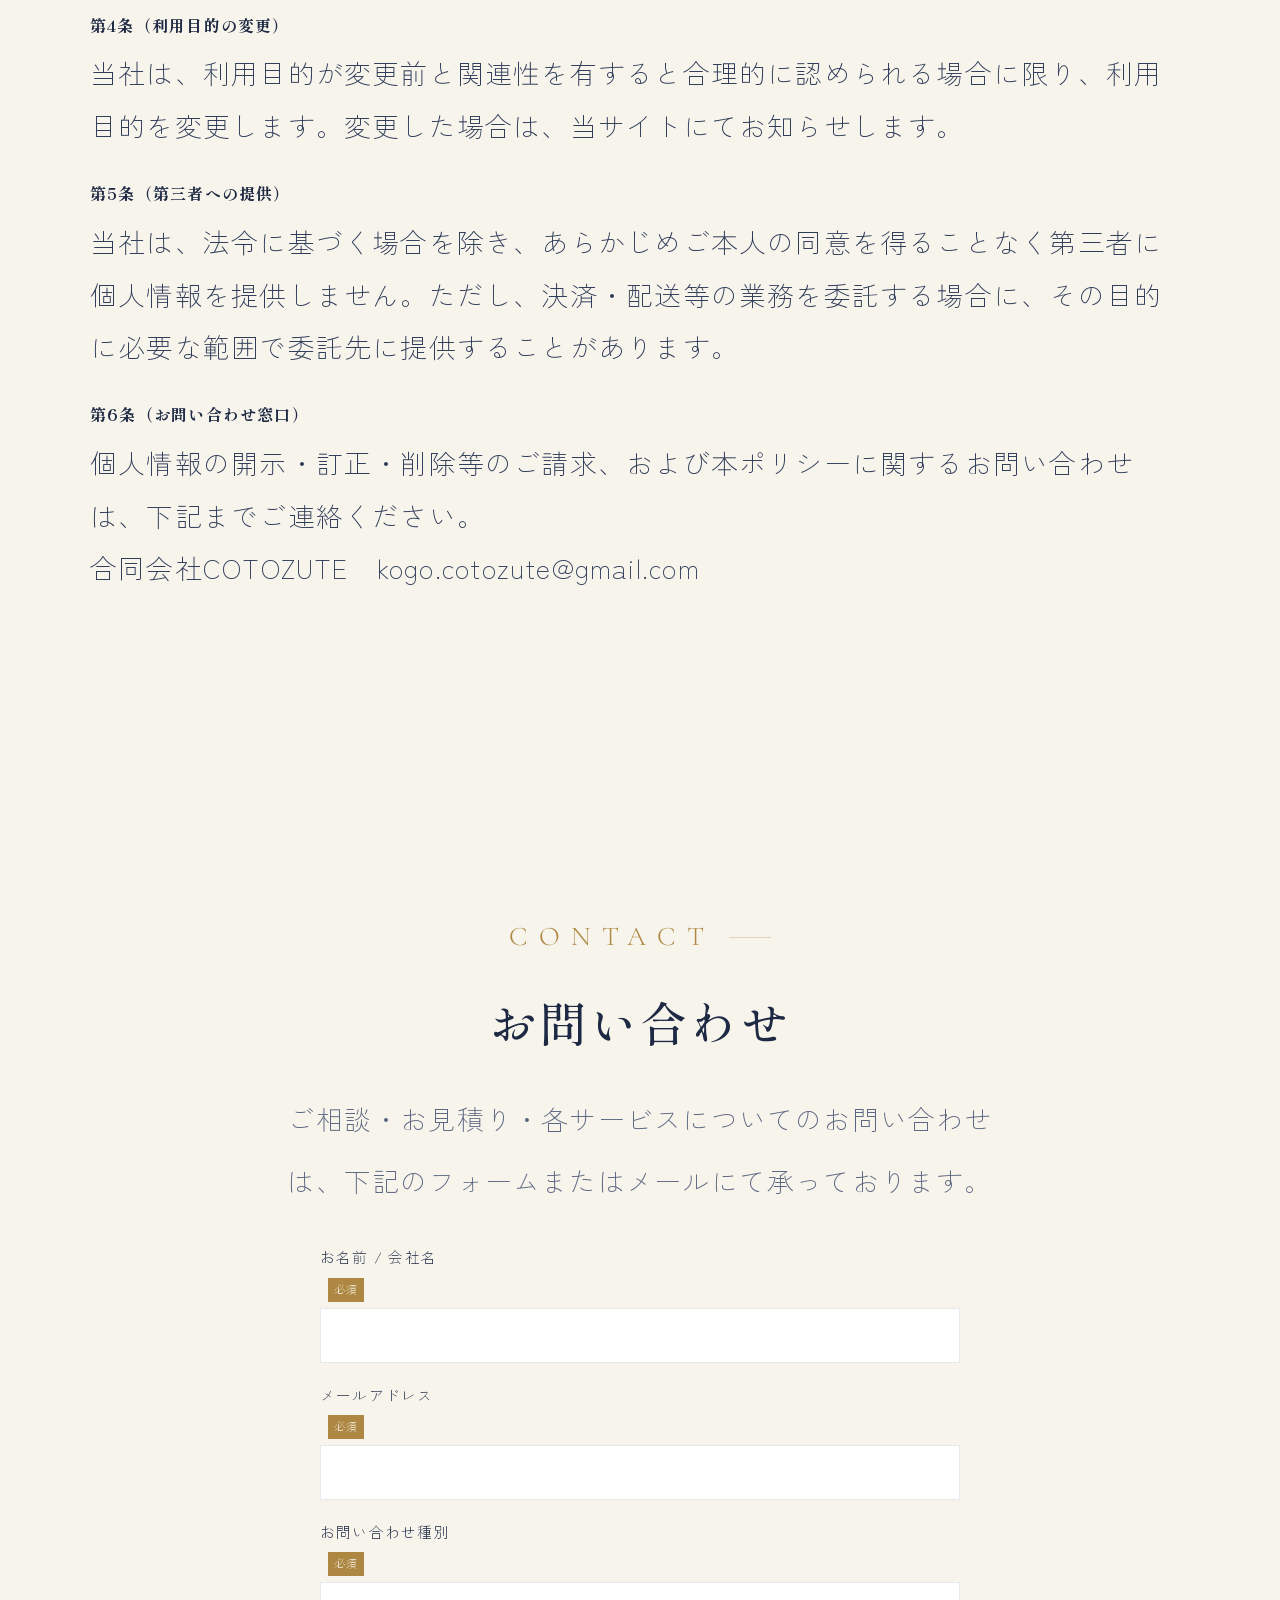
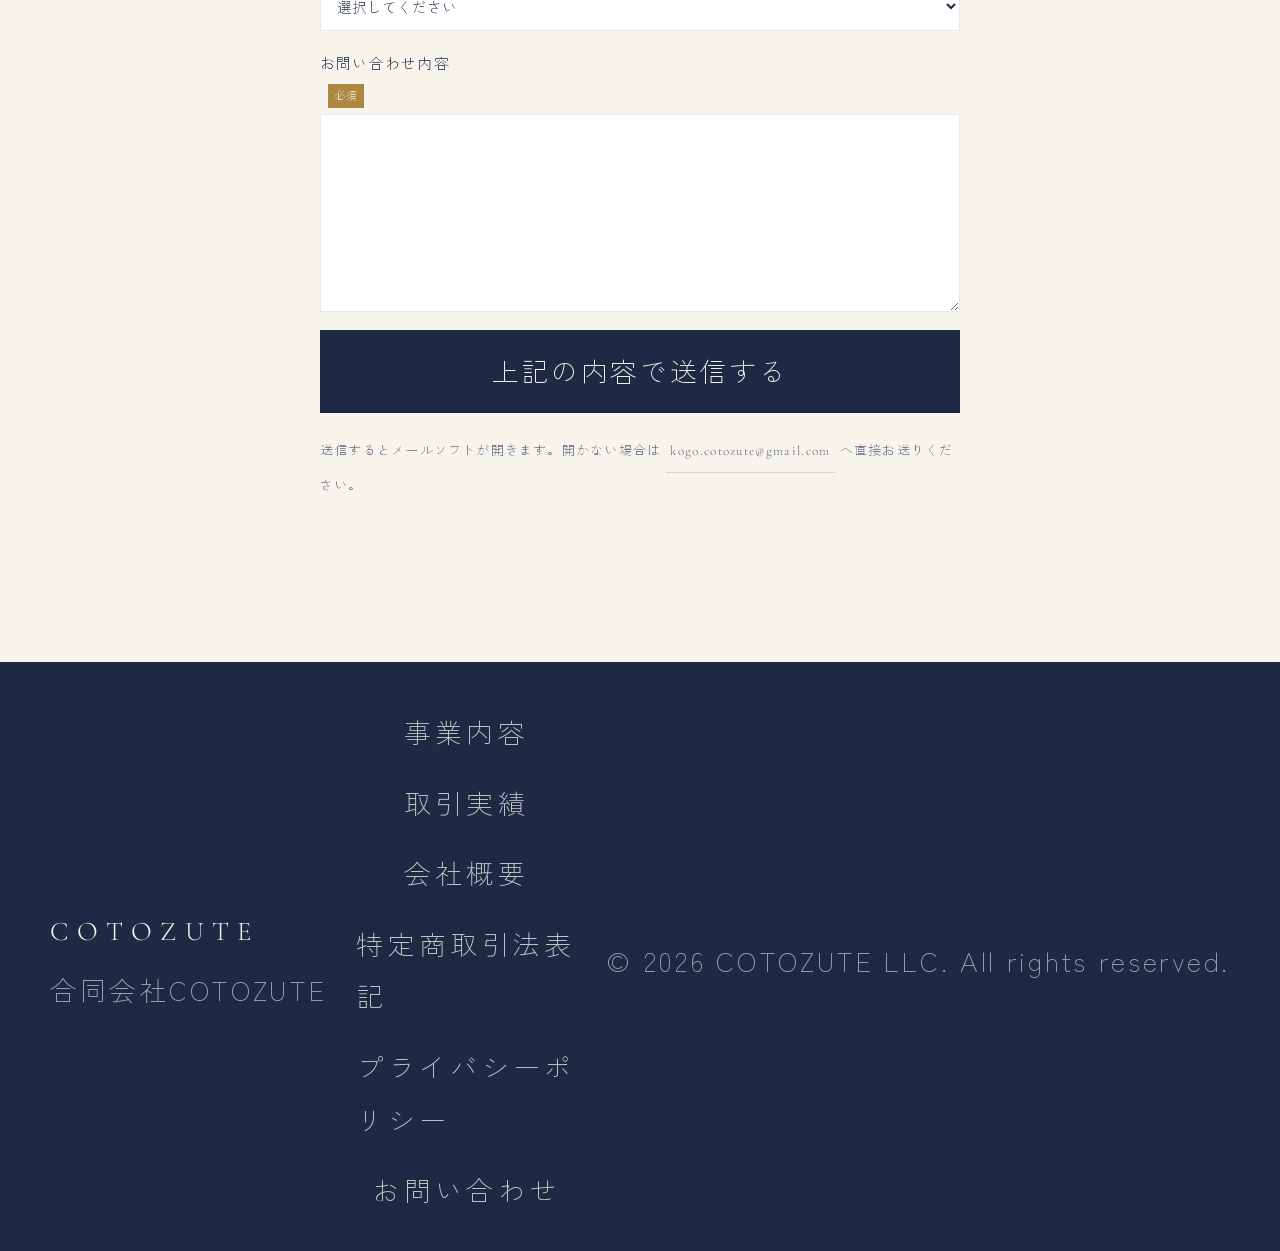
==== commit 5472fa1f: "Update content price range to 14,980-59,800 yen" ====
--- a/index.html
+++ b/index.html
@@ -651,7 +651,7 @@
          毎月新しいコンテンツが届く月額制の会員サービスと、季節ごとに公開する音声・動画コンテンツ、個別のご相談・レポートの作成を提供しています。
          お客様はスマートフォンやパソコンから、いつでもご覧いただけます。</p>
       <dl class="svc-spec">
-        <div><dt>料金</dt><dd>月額会員：月額4,980円〜13,333円（税込）<br>音声・動画コンテンツ、個別のご相談：980円〜59,800円（税込）</dd></div>
+        <div><dt>料金</dt><dd>月額会員：月額4,980円〜13,333円（税込）<br>音声・動画コンテンツ、個別のご相談：14,980円〜59,800円（税込）</dd></div>
         <div><dt>提供時期</dt><dd>決済確認後3日以内に、メールまたはLINEでご利用方法をご案内します。</dd></div>
         <div><dt>お支払い方法</dt><dd>クレジットカード決済</dd></div>
       </dl>
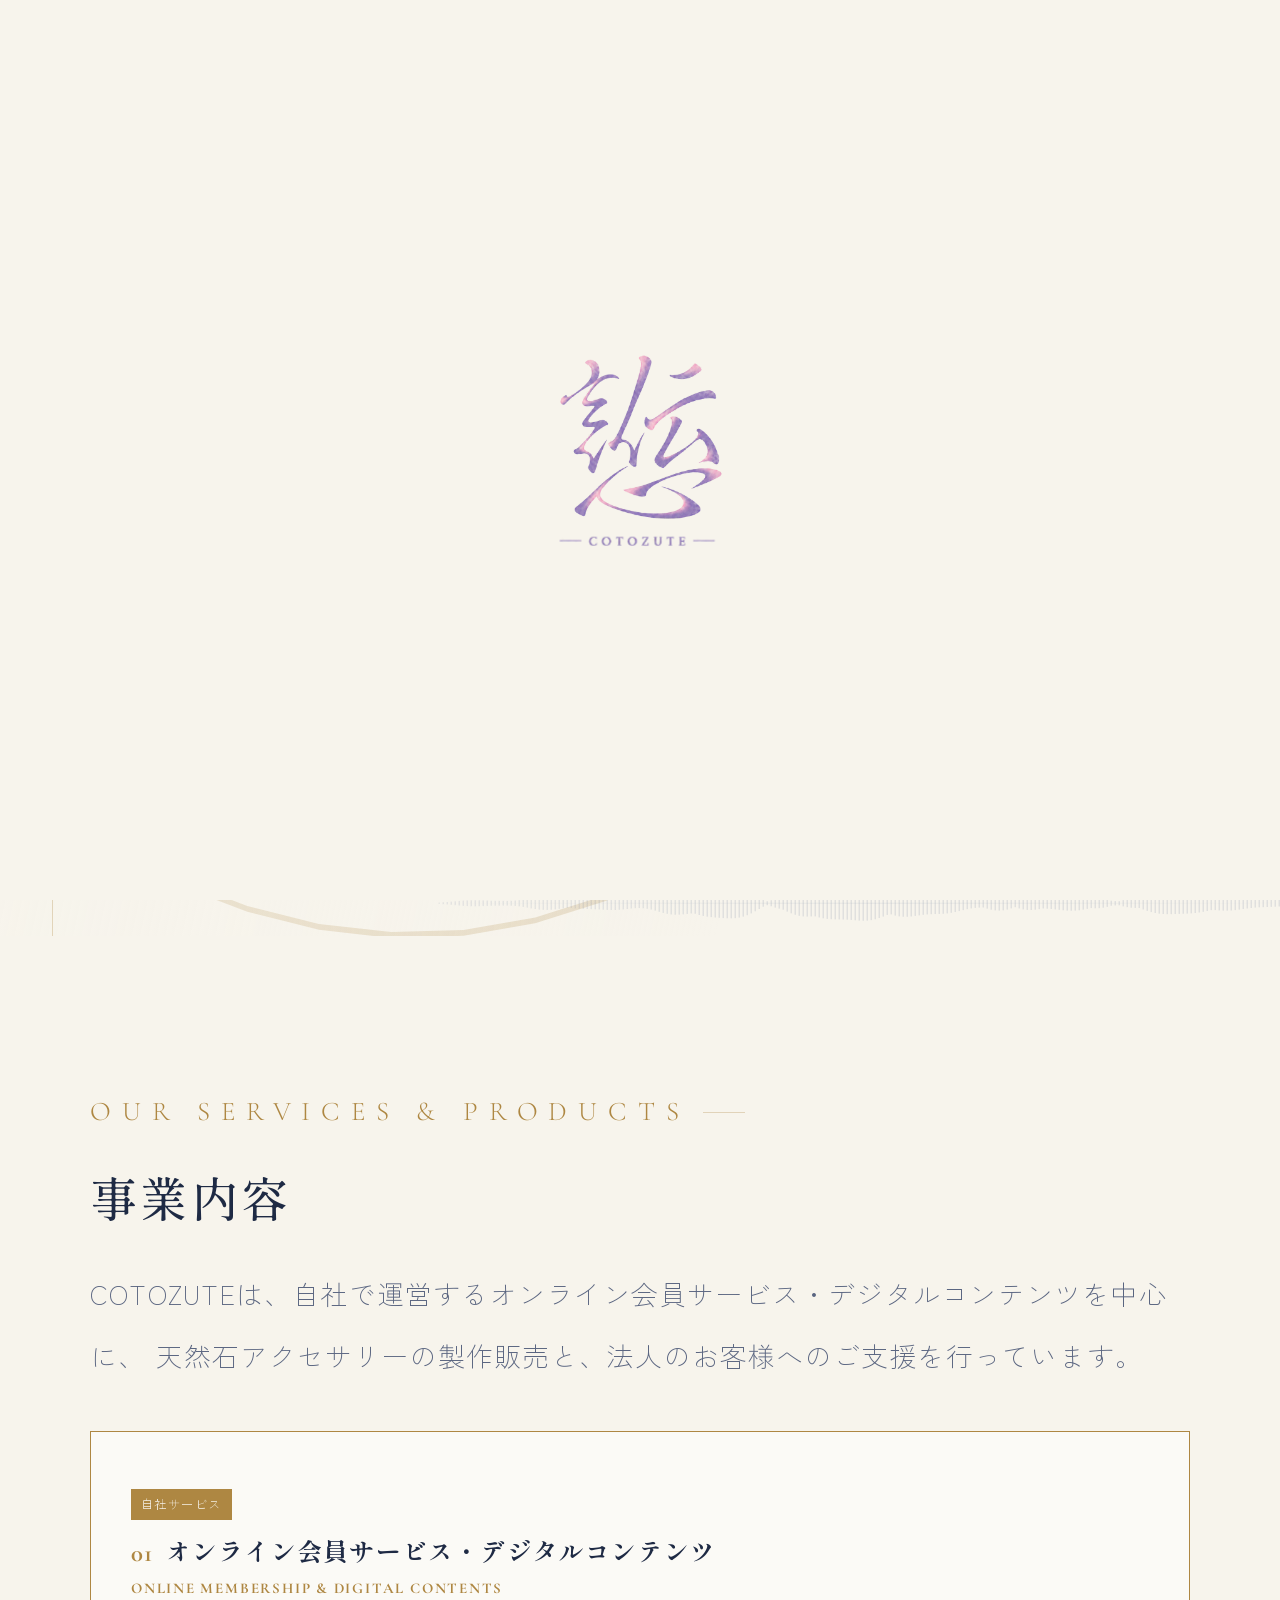
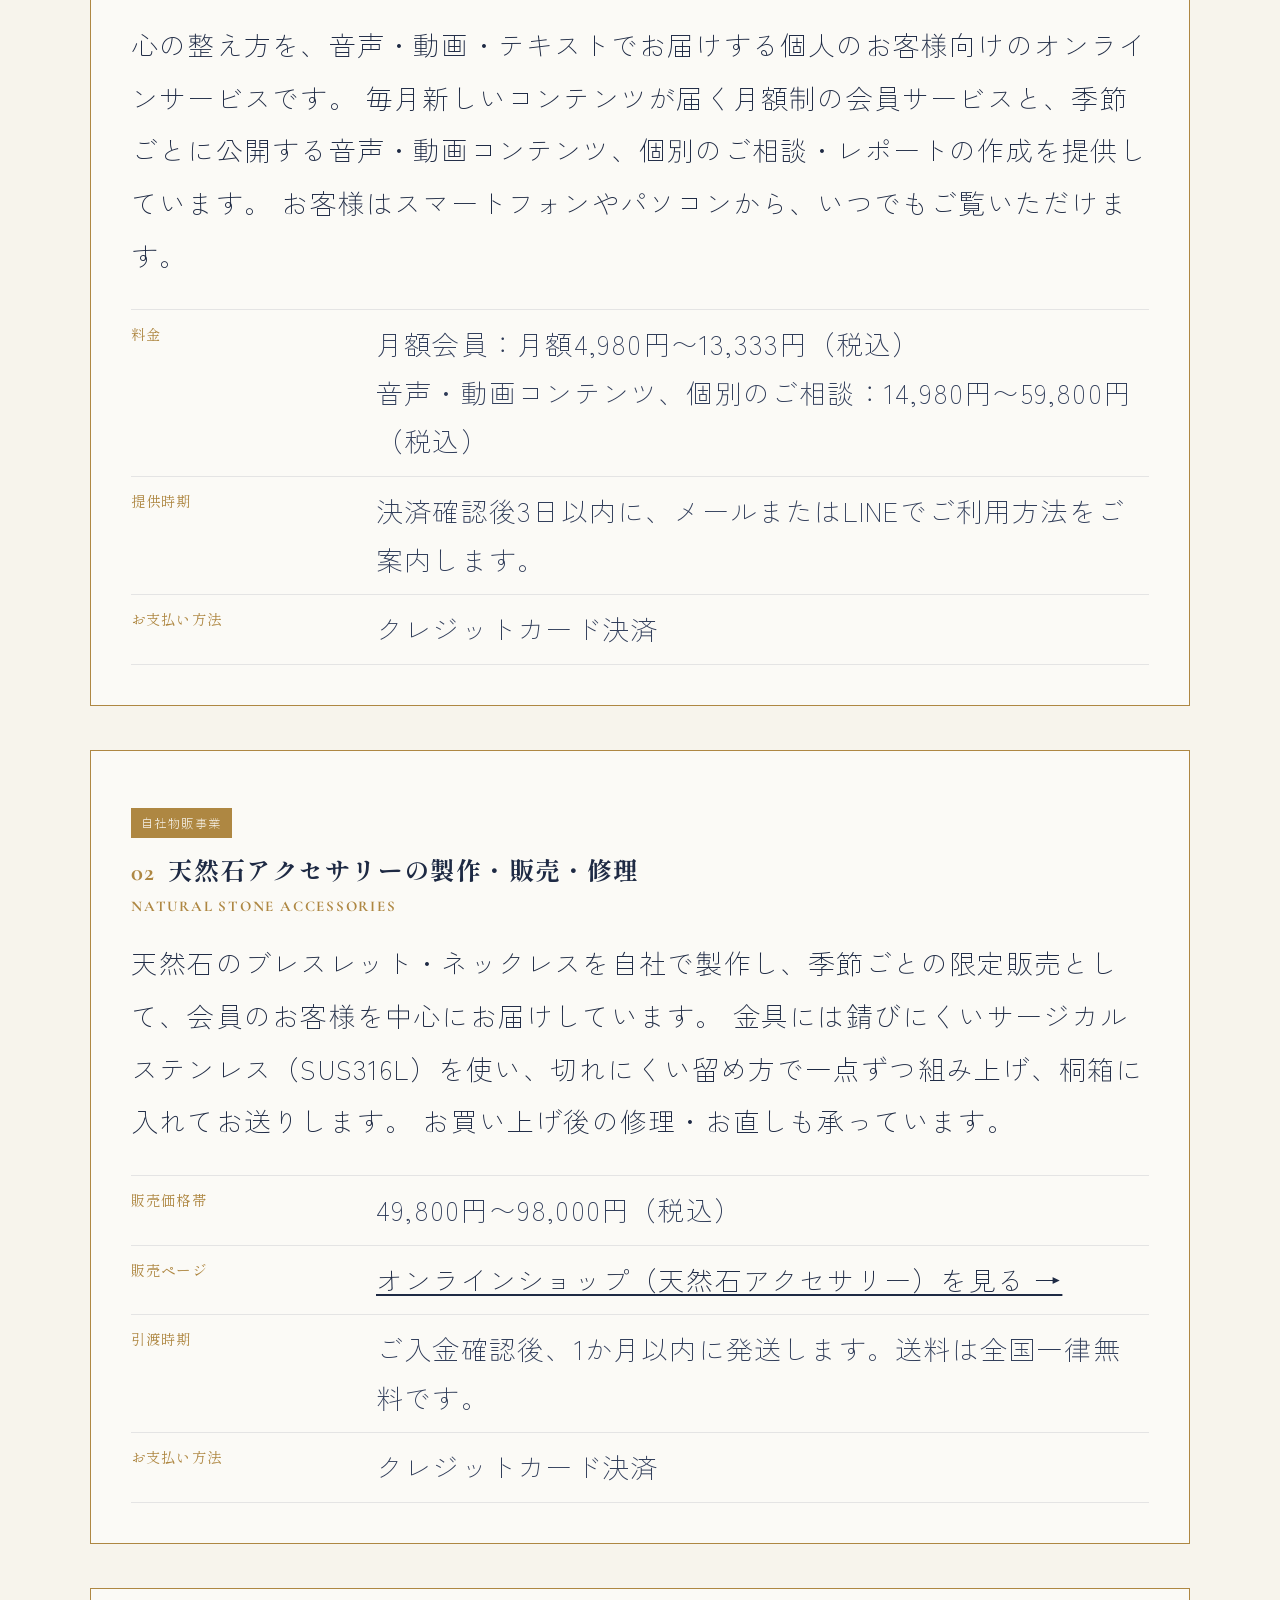
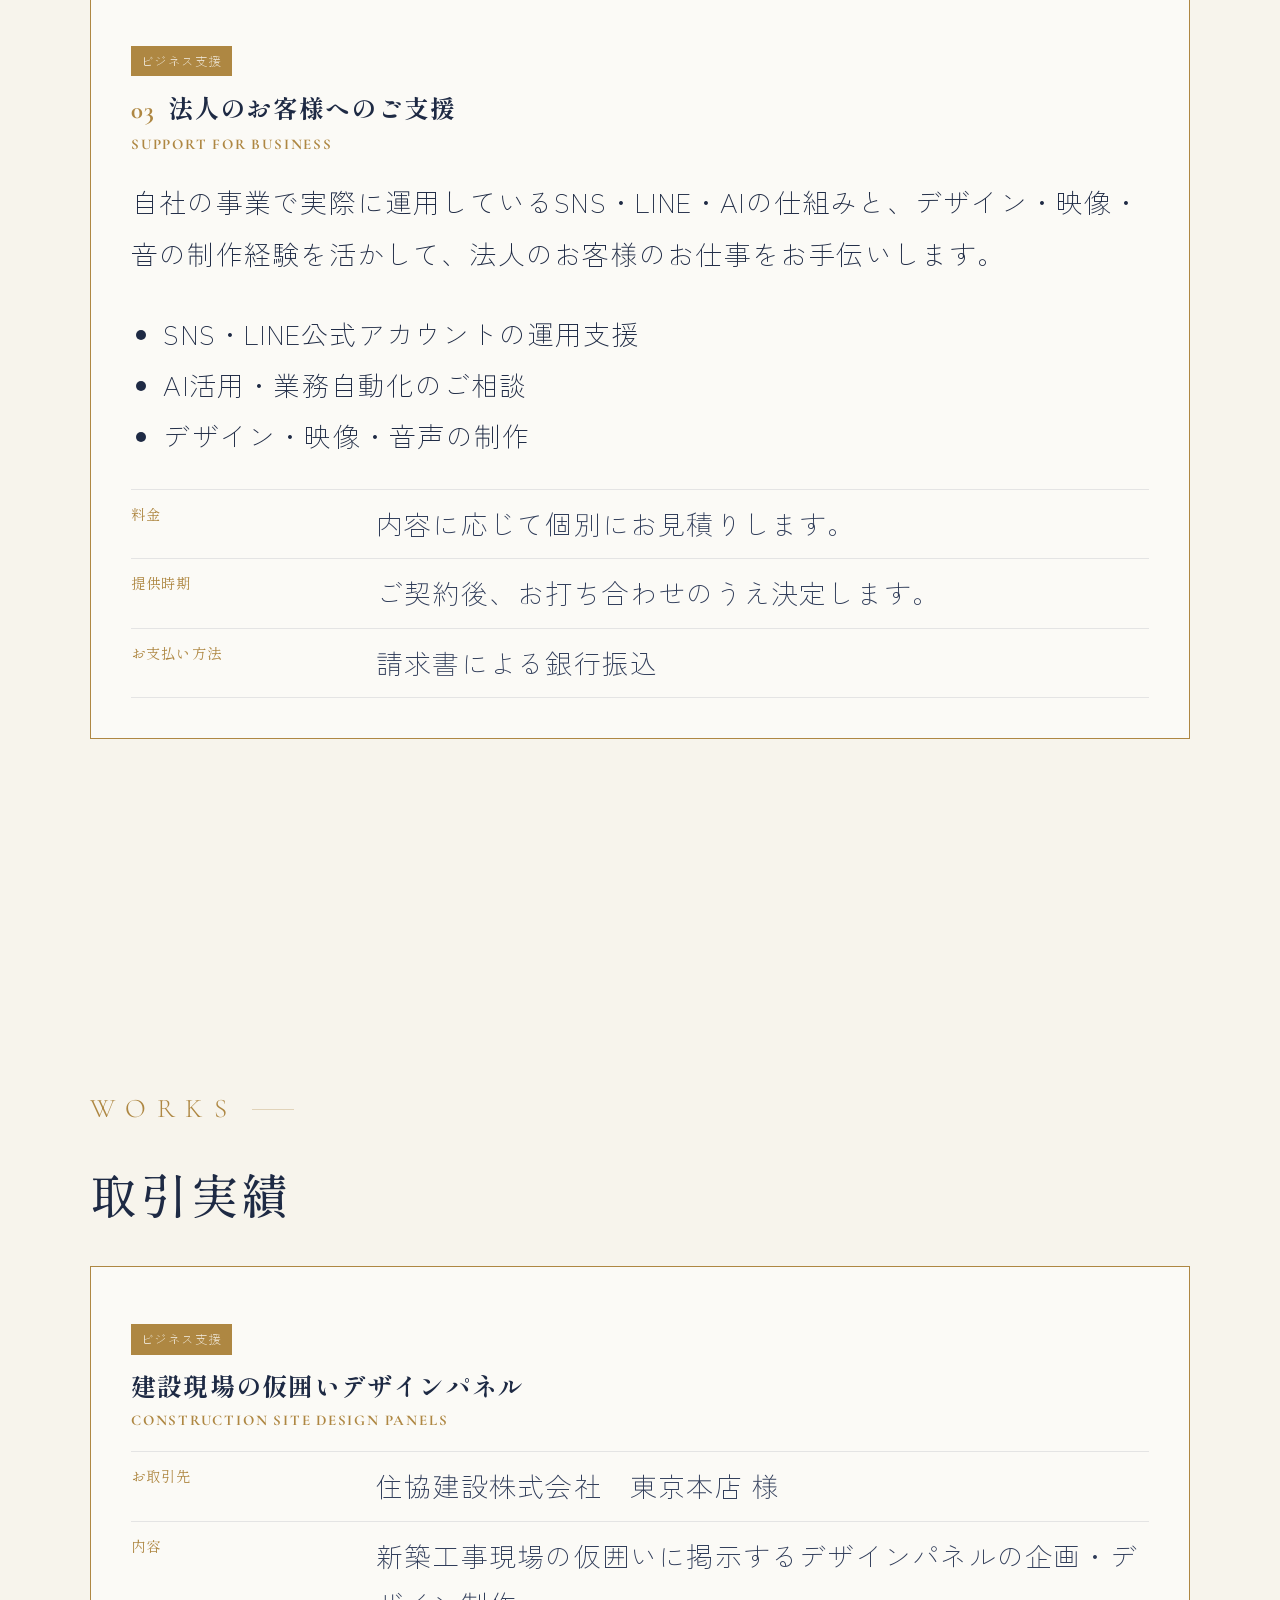
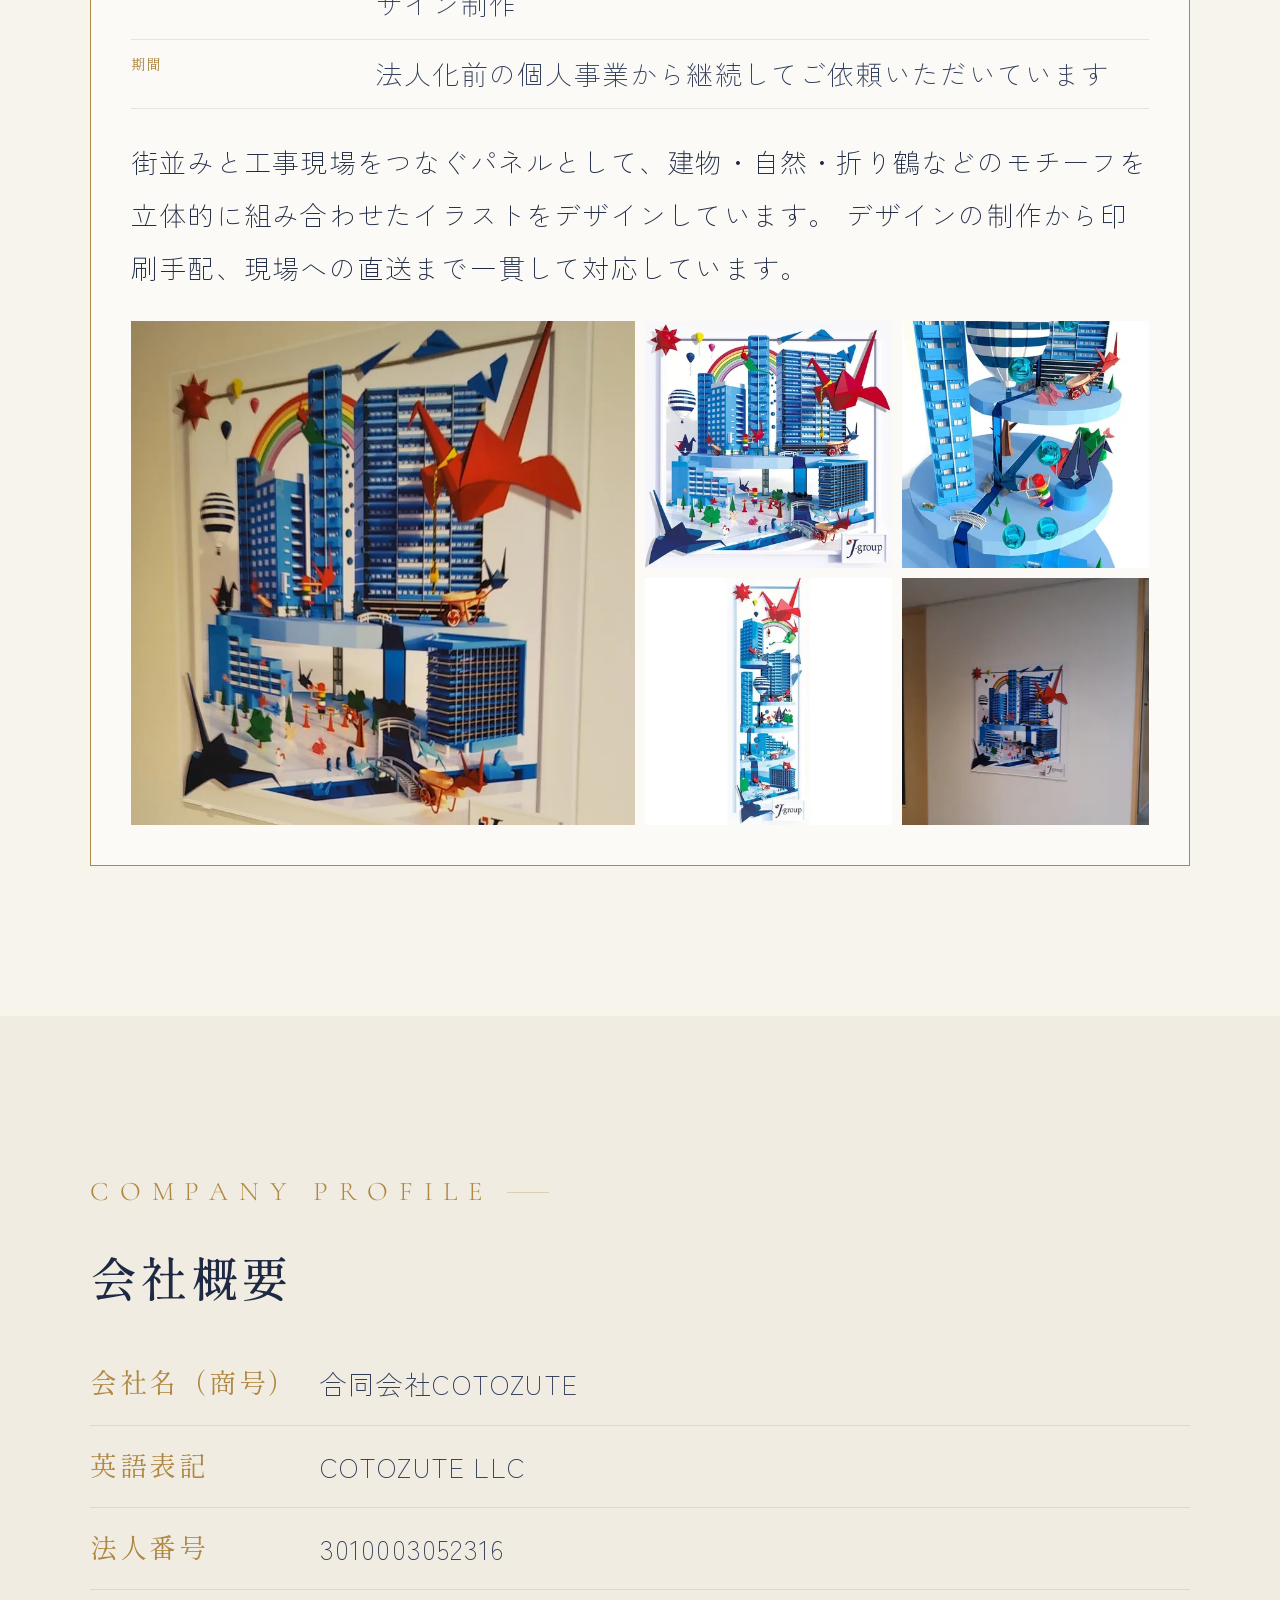
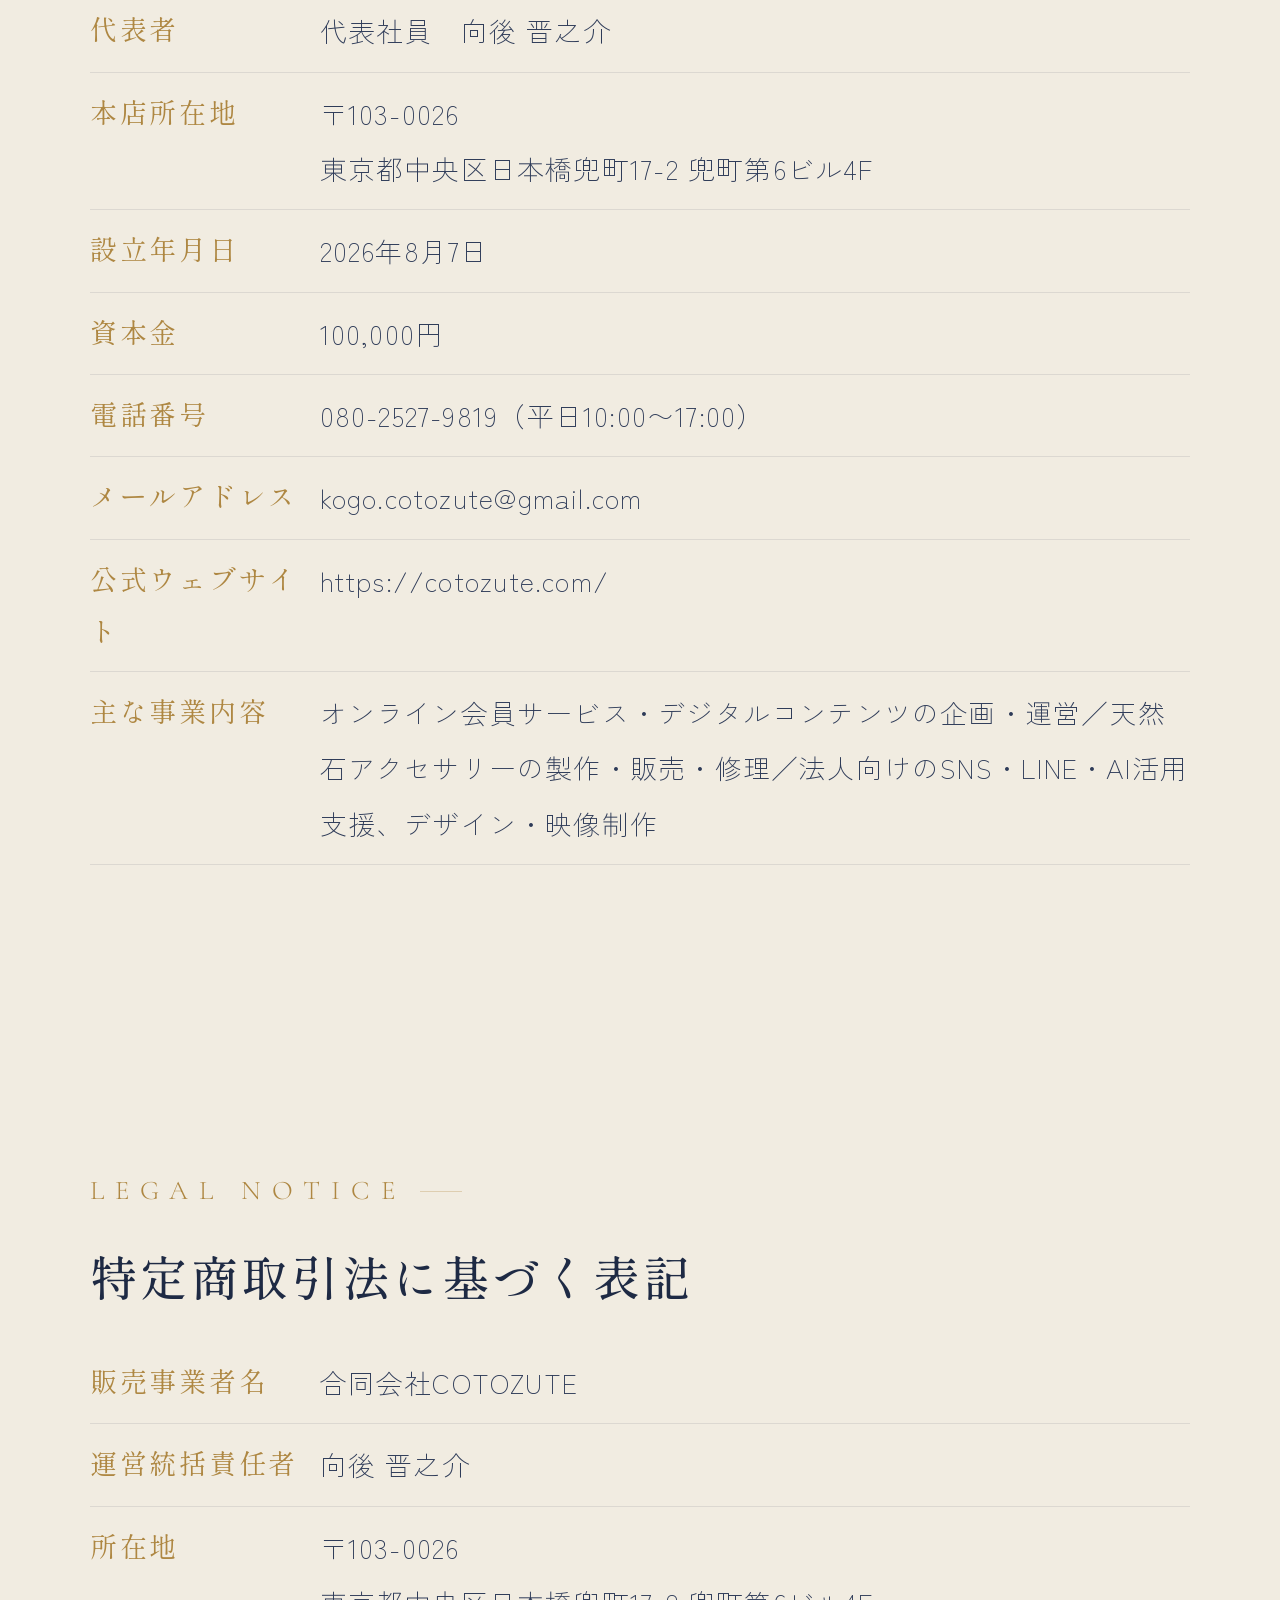
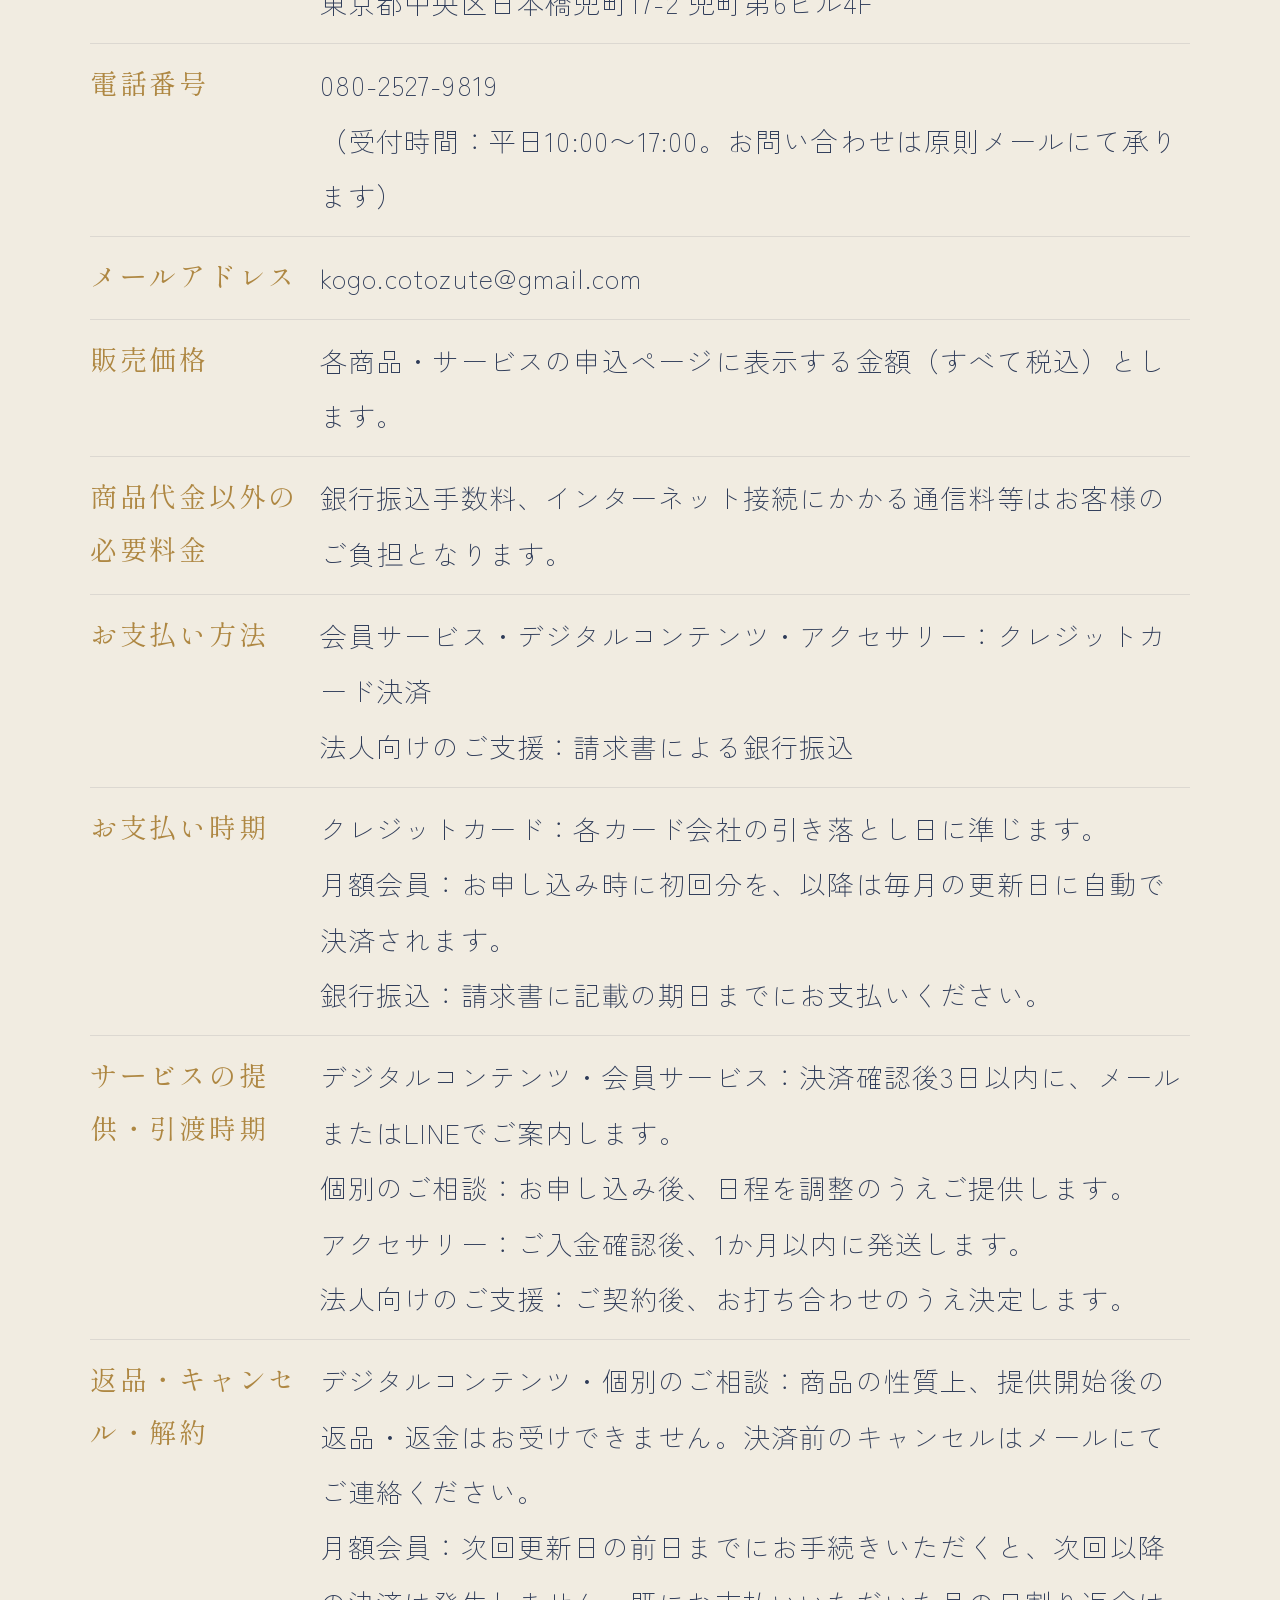
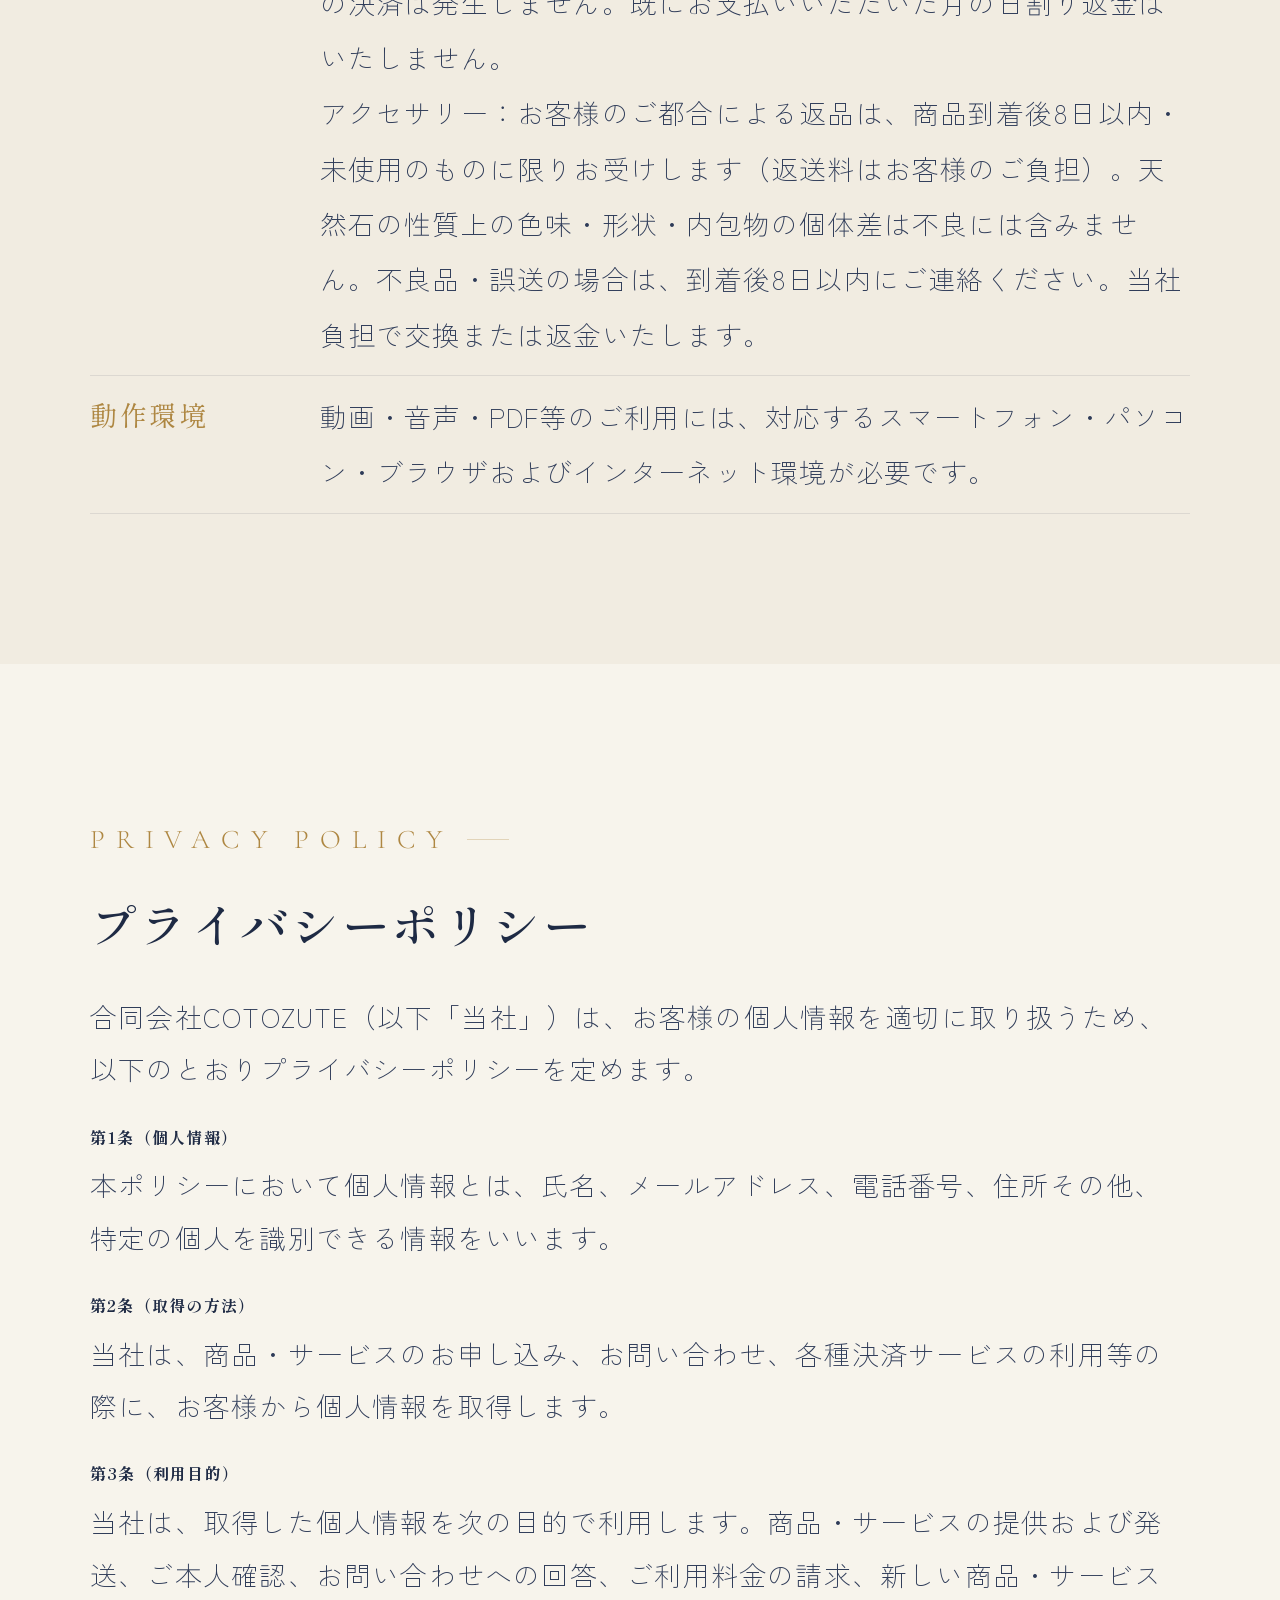
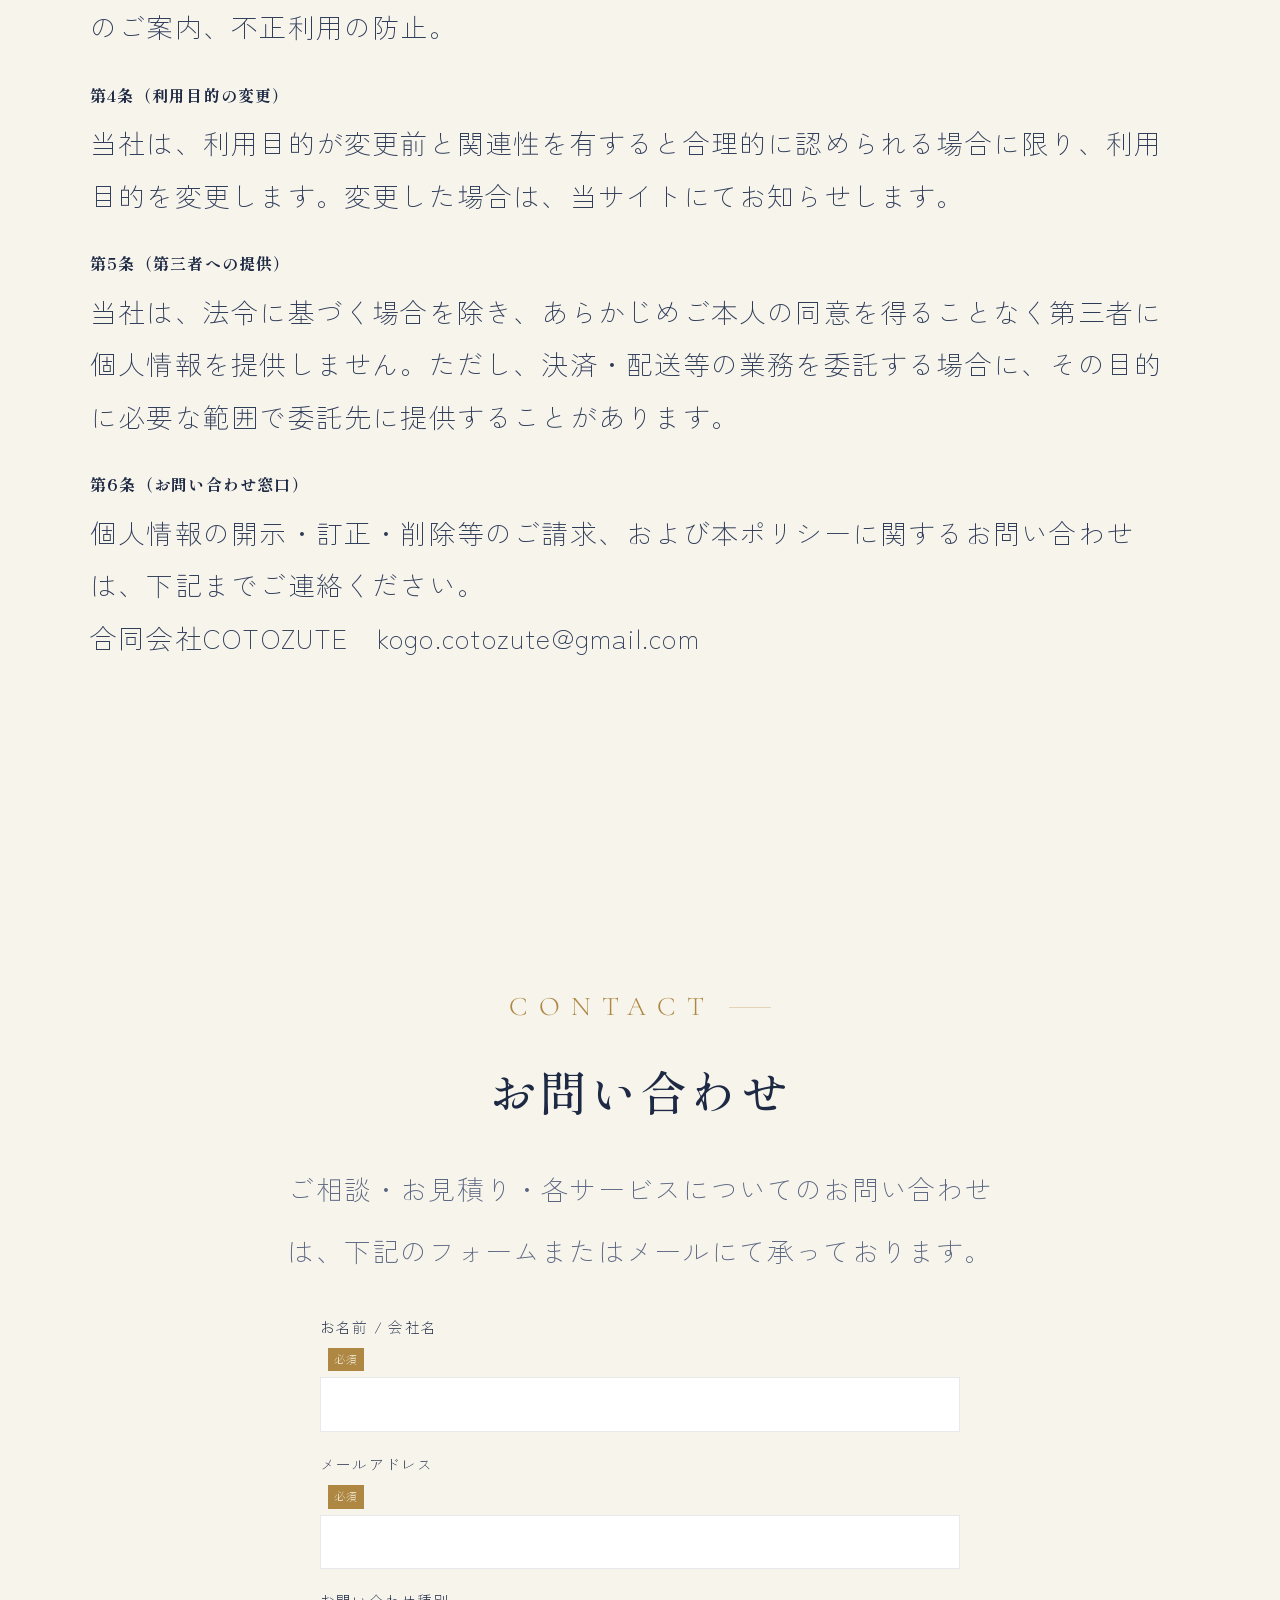
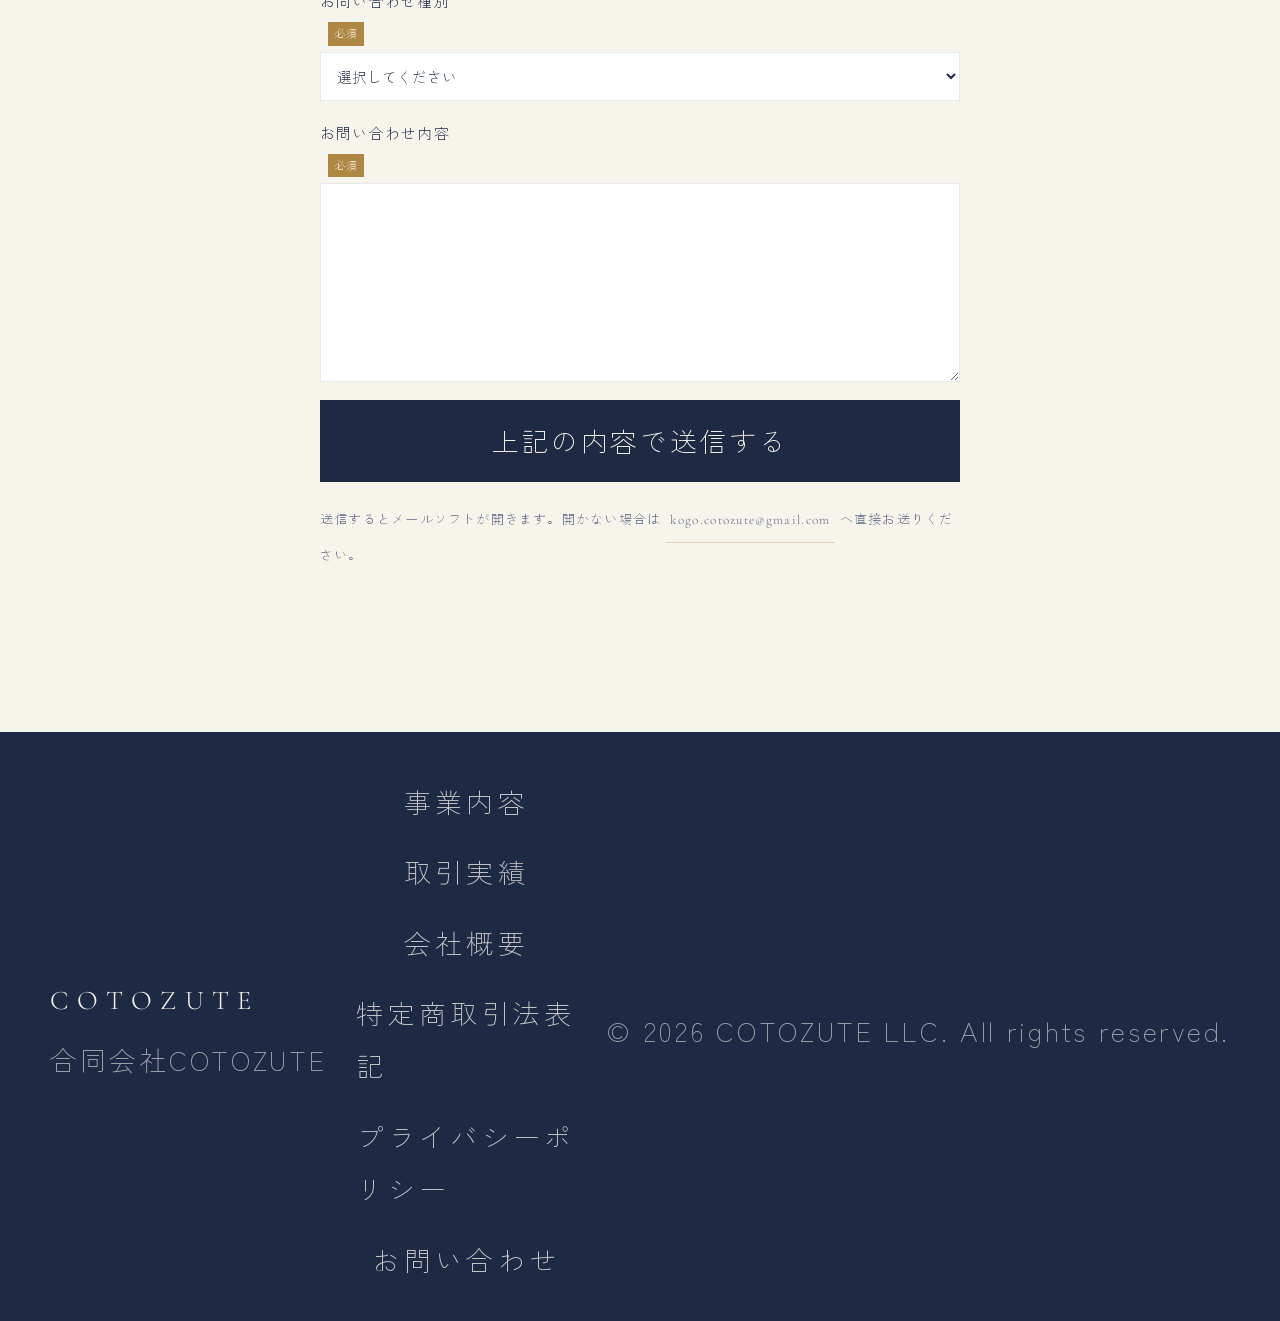
==== commit 7c16f880: "Add noindex shop page for natural stone accessories with STORES purchase links" ====
--- a/index.html
+++ b/index.html
@@ -520,6 +520,7 @@
 .wk-item img{display:block;width:100%;height:auto;aspect-ratio:1/1;object-fit:cover}
 .wk-main{grid-column:span 2}
 @media(min-width:900px){.wk-grid{grid-template-columns:repeat(4,1fr);gap:10px}.wk-main{grid-column:span 2;grid-row:span 2}}
+.shoplink{color:var(--ink);text-decoration:underline;text-underline-offset:3px}
 </style>
 <link rel="stylesheet" href="assets/cz-tech.css">
 </head>
@@ -665,6 +666,7 @@
          お買い上げ後の修理・お直しも承っています。</p>
       <dl class="svc-spec">
         <div><dt>販売価格帯</dt><dd>49,800円〜98,000円（税込）</dd></div>
+        <div><dt>販売ページ</dt><dd><a class="shoplink" href="/shop/">オンラインショップ（天然石アクセサリー）を見る →</a></dd></div>
         <div><dt>引渡時期</dt><dd>ご入金確認後、1か月以内に発送します。送料は全国一律無料です。</dd></div>
         <div><dt>お支払い方法</dt><dd>クレジットカード決済</dd></div>
       </dl>
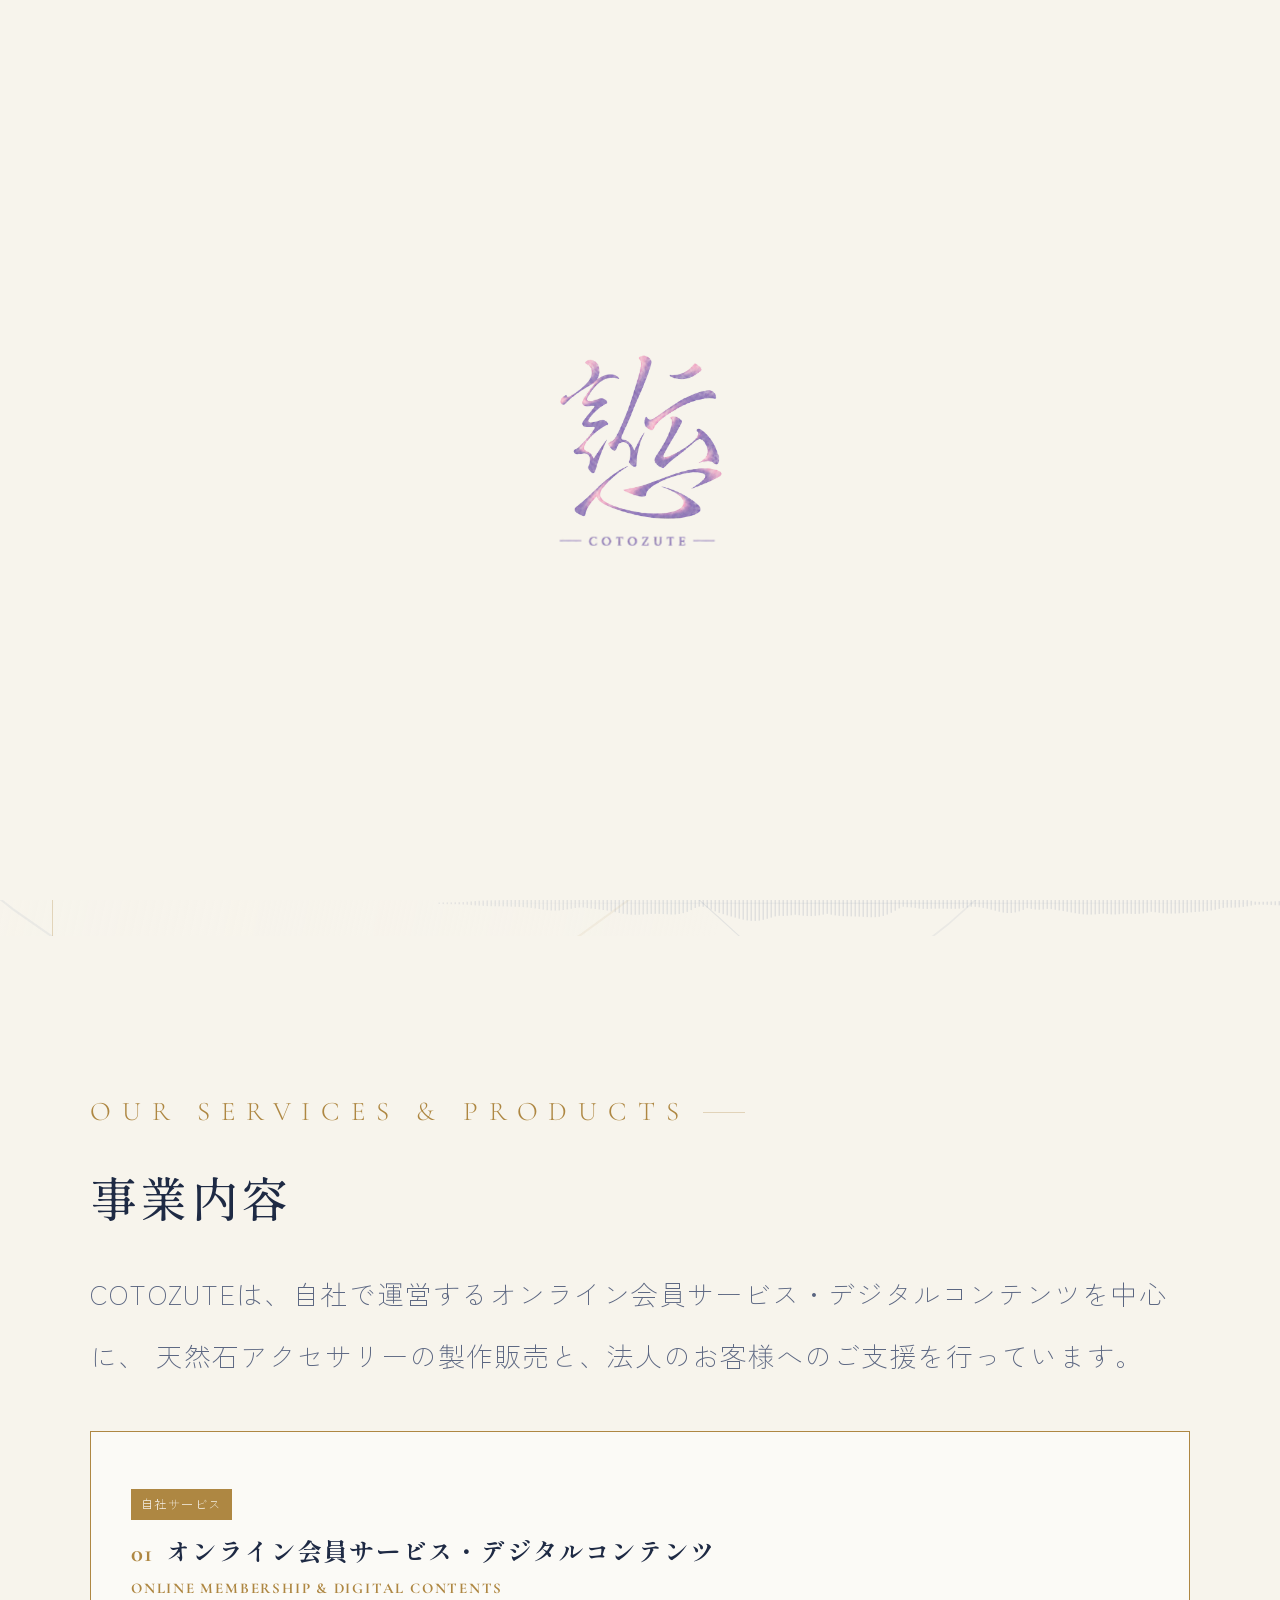
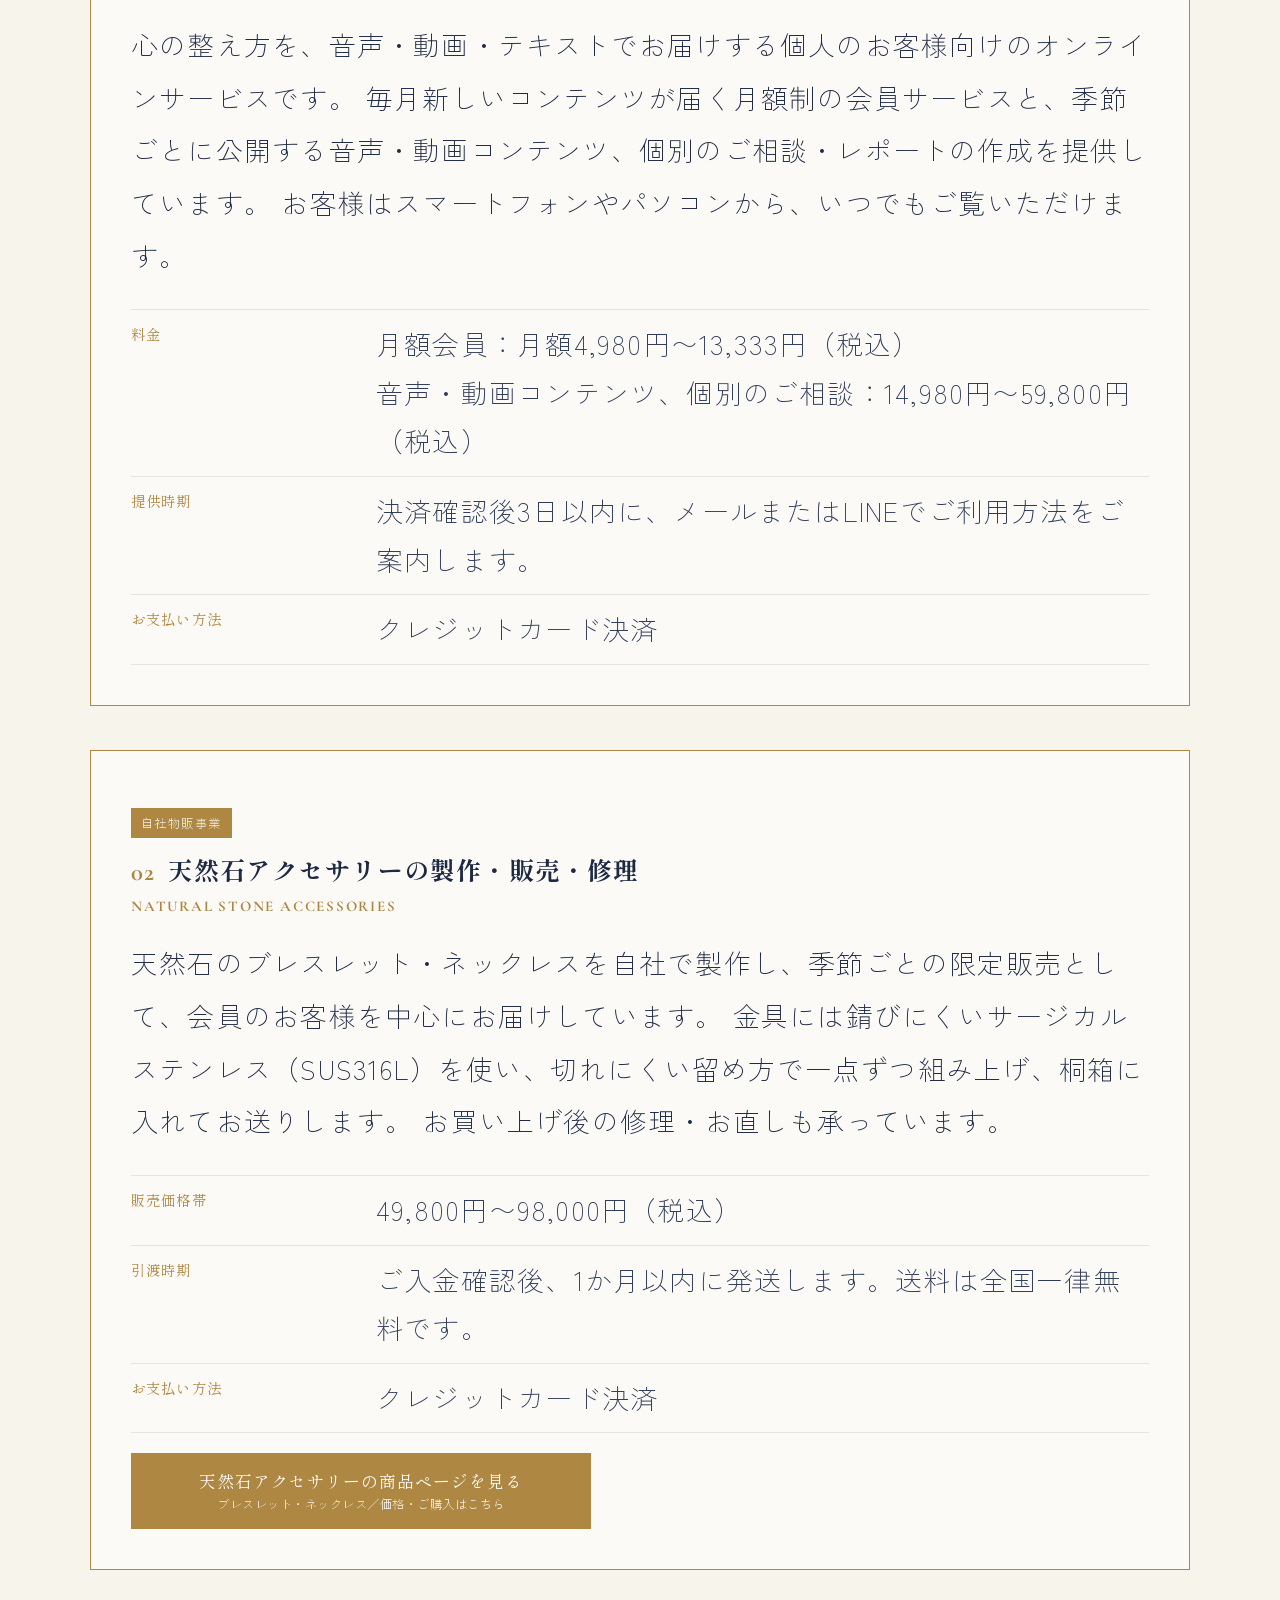
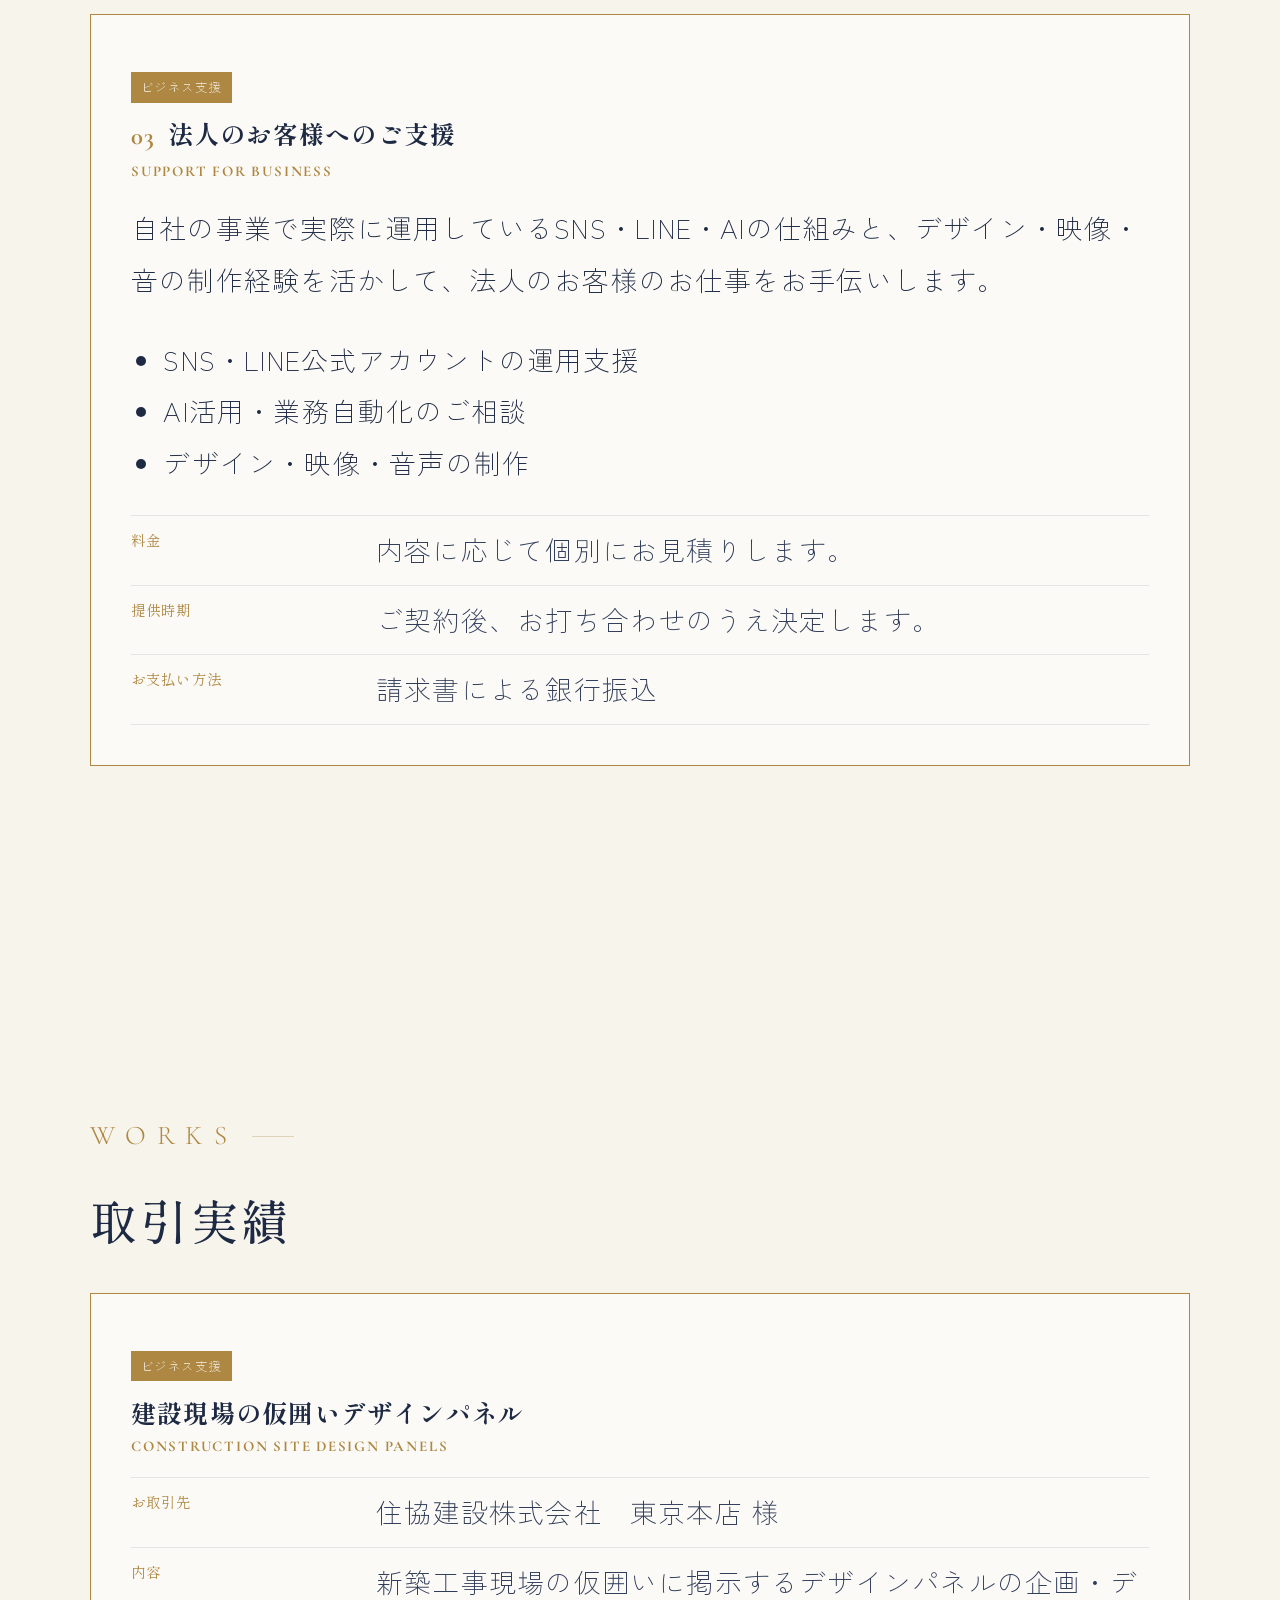
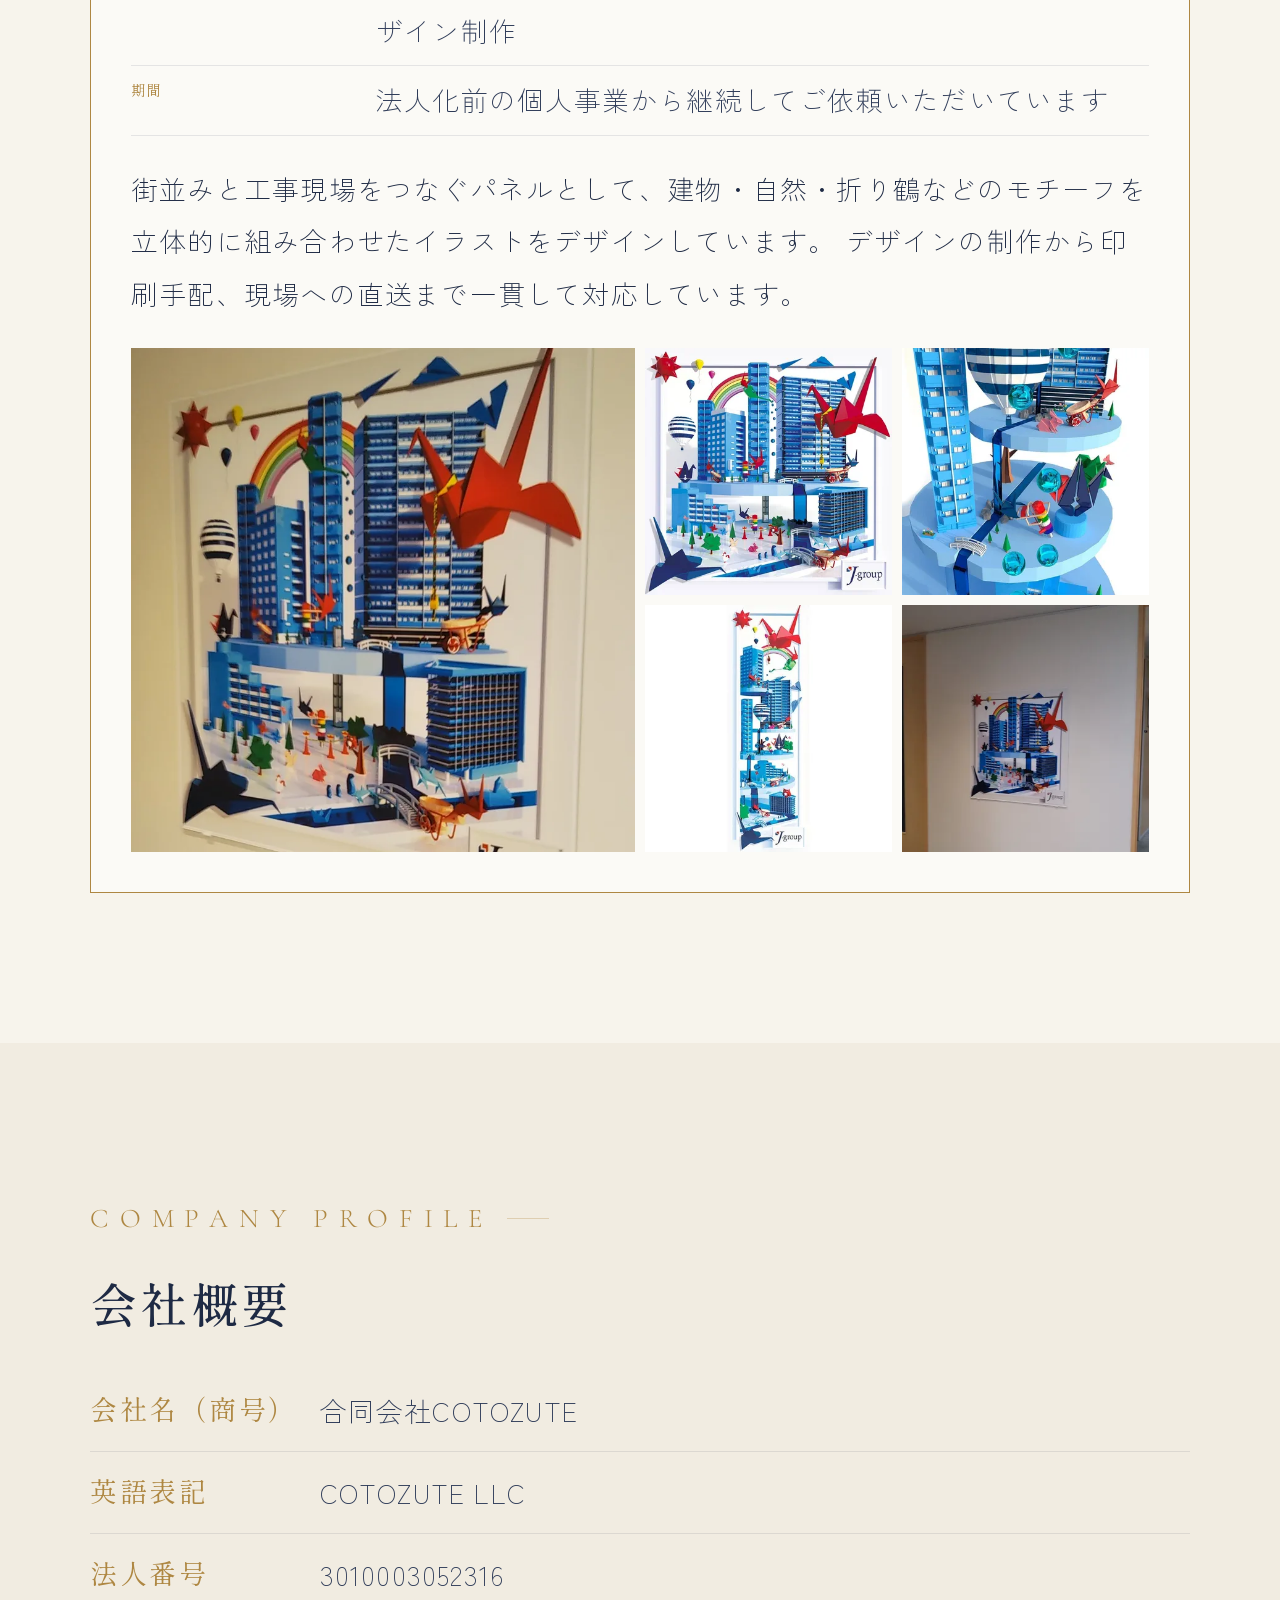
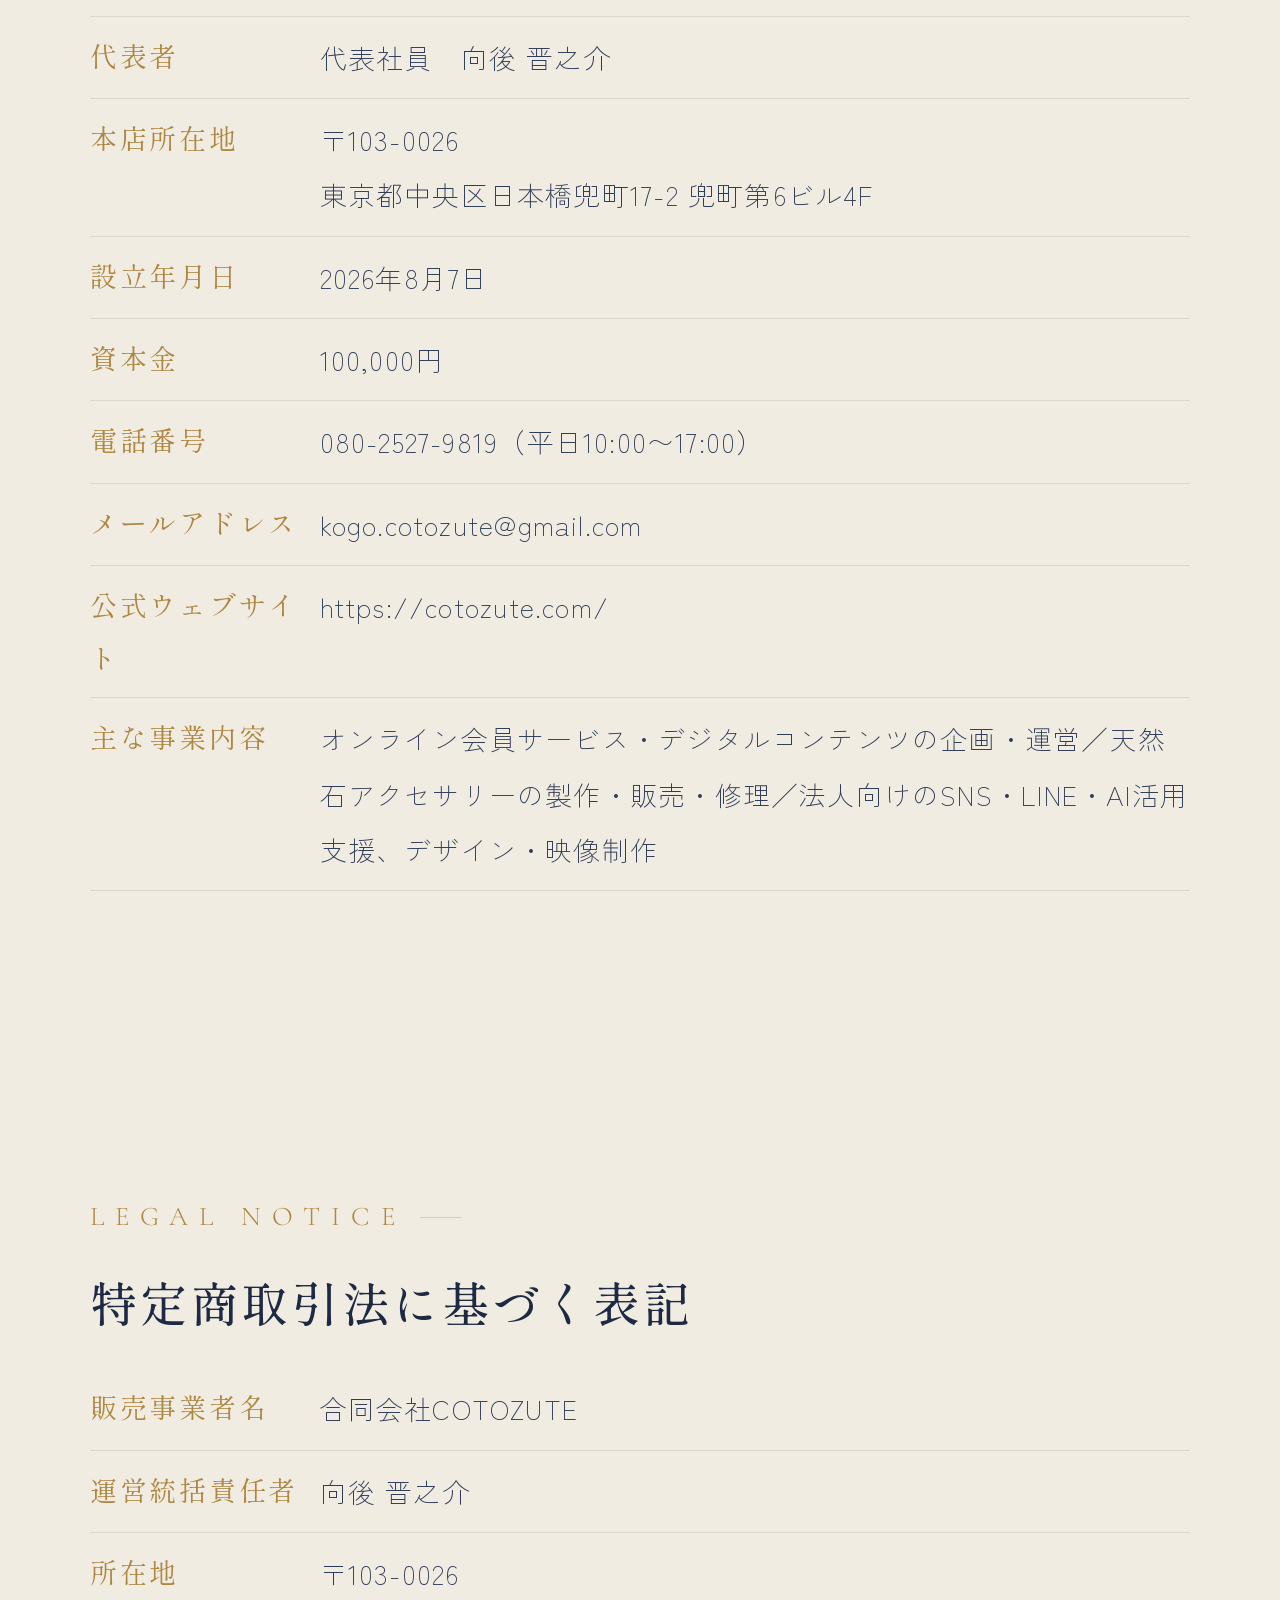
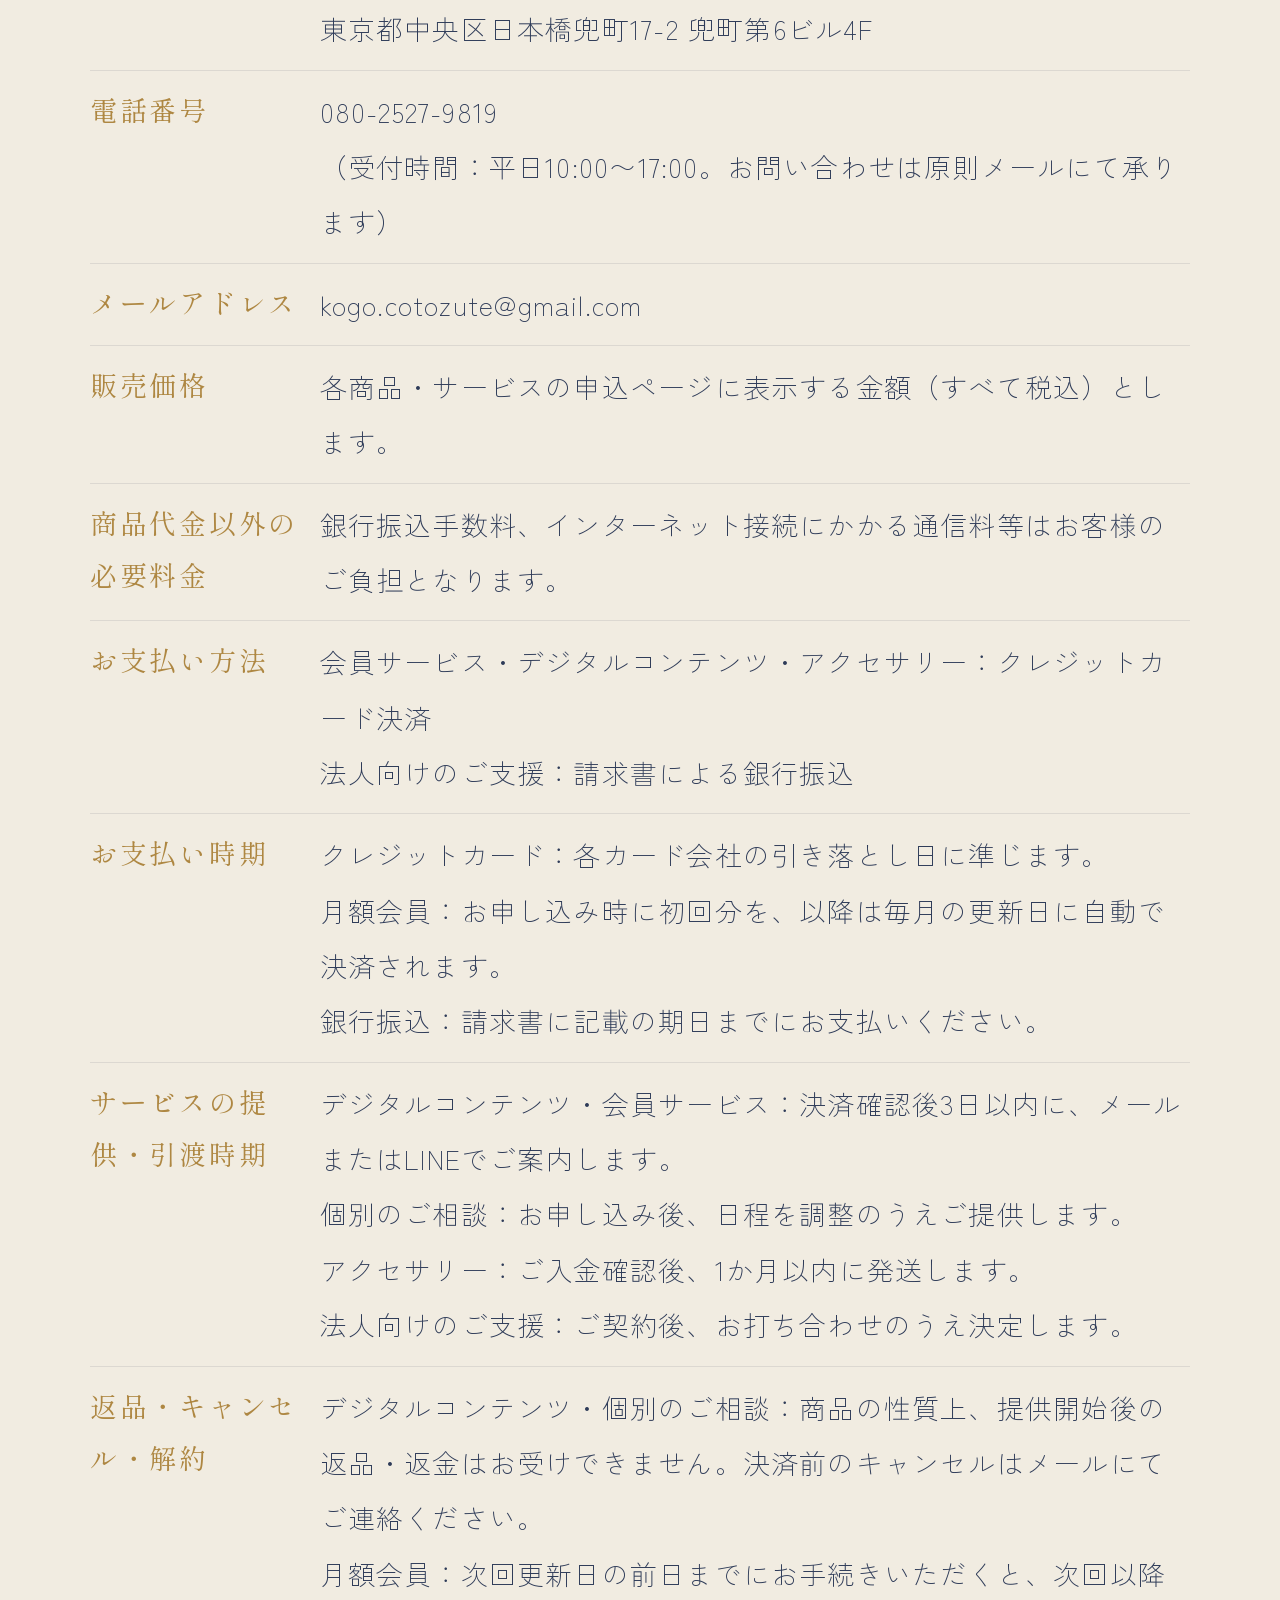
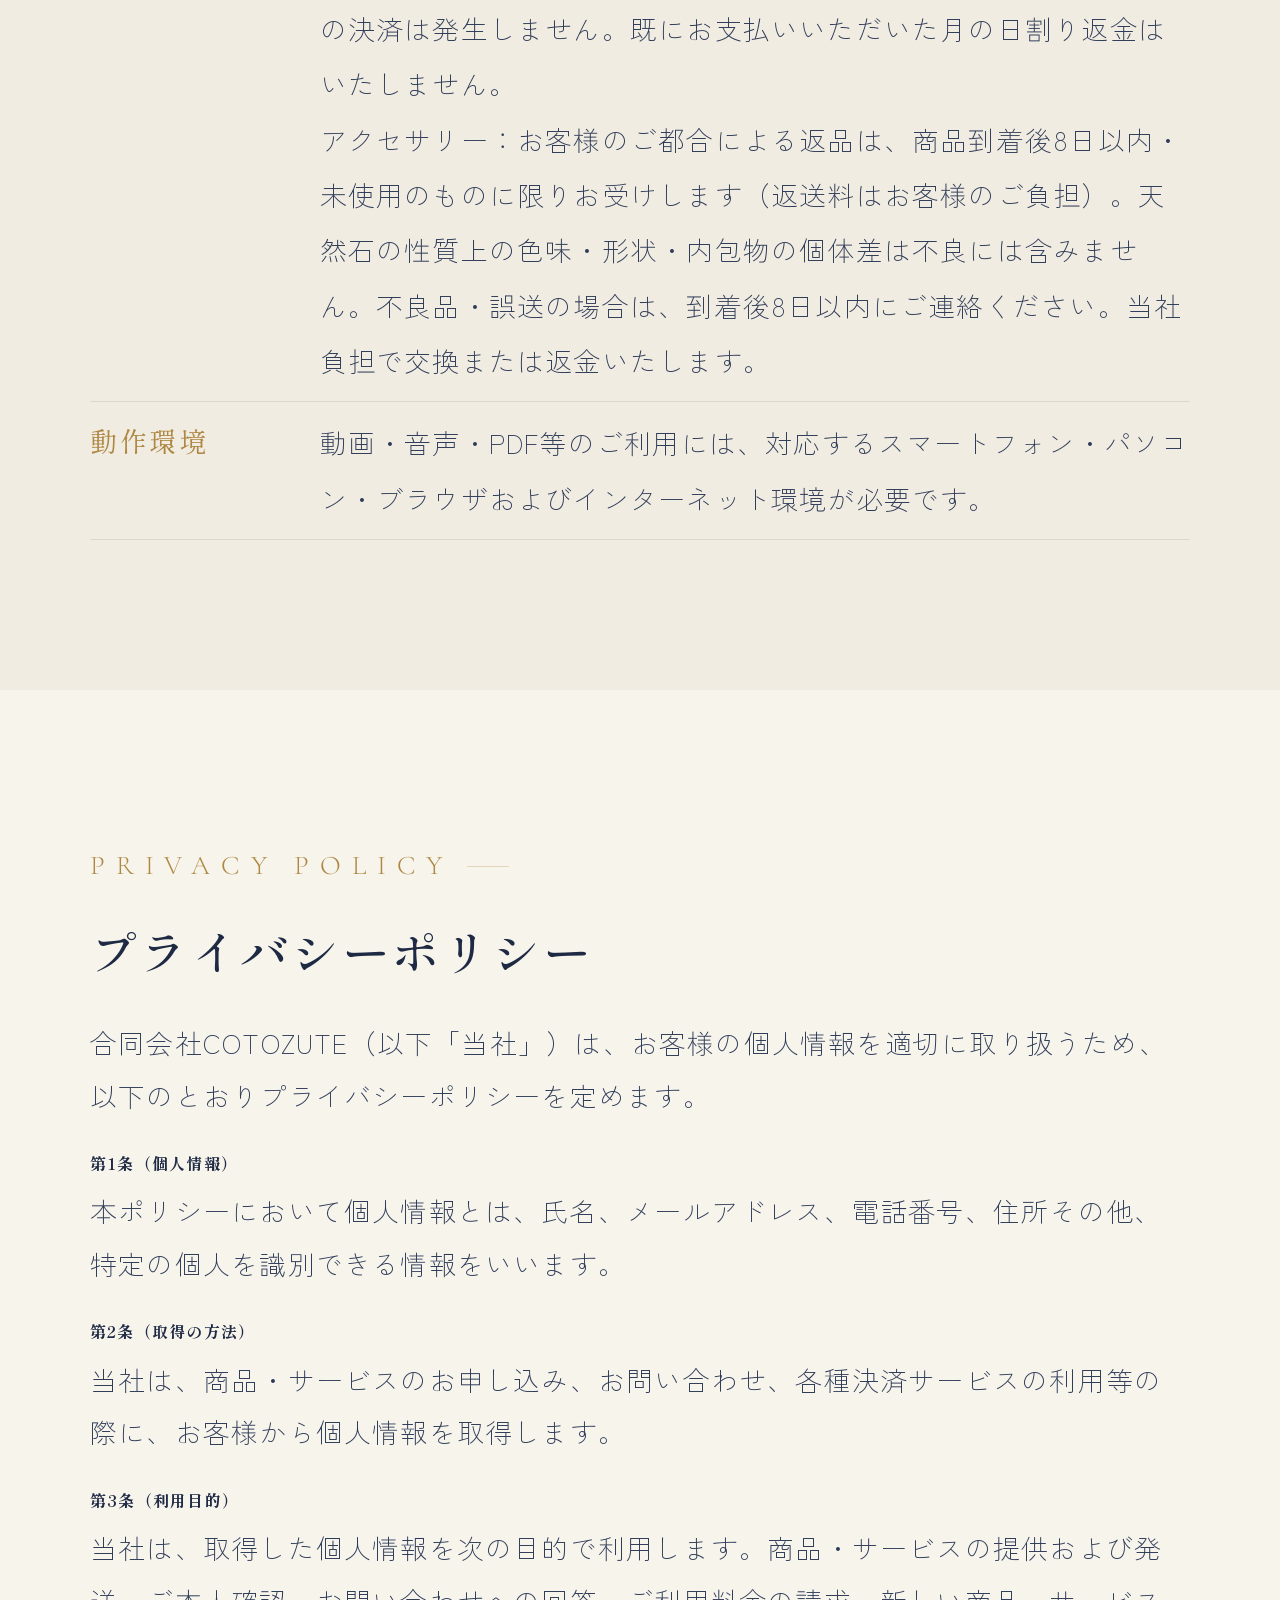
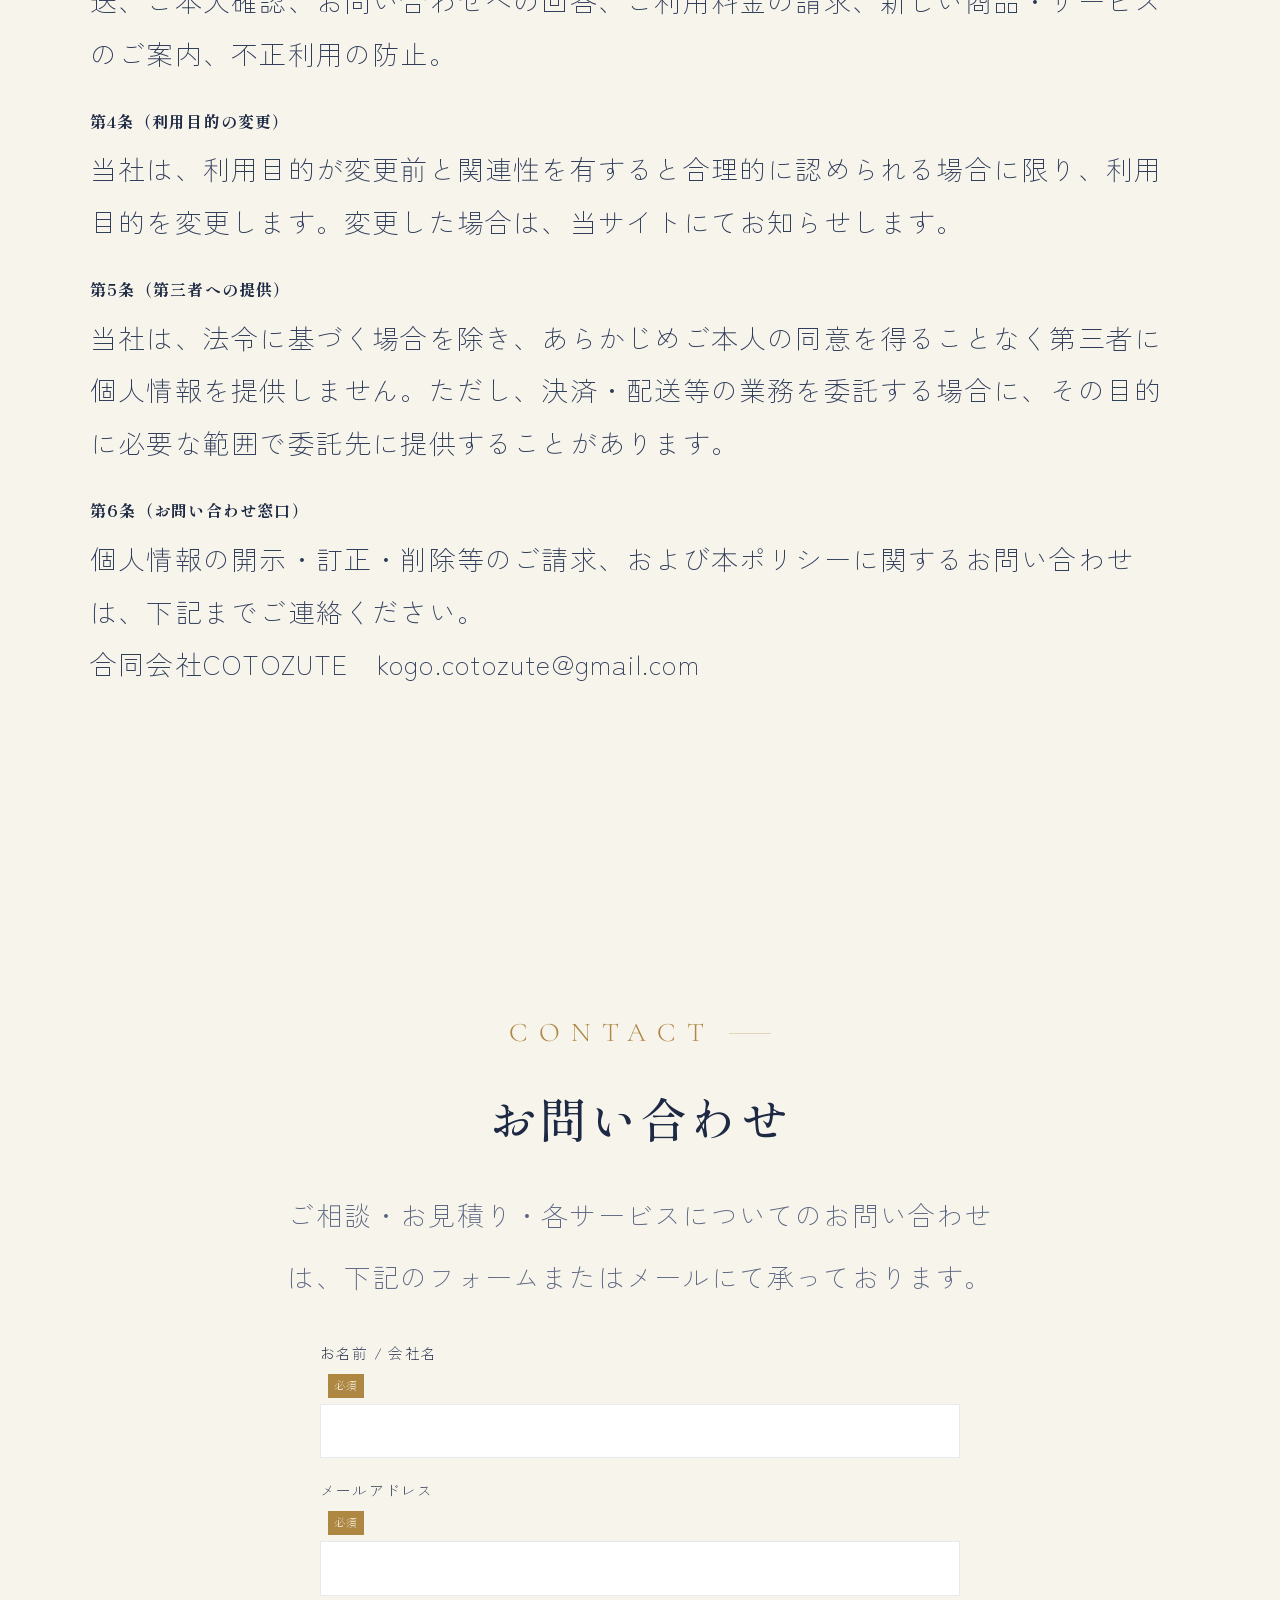
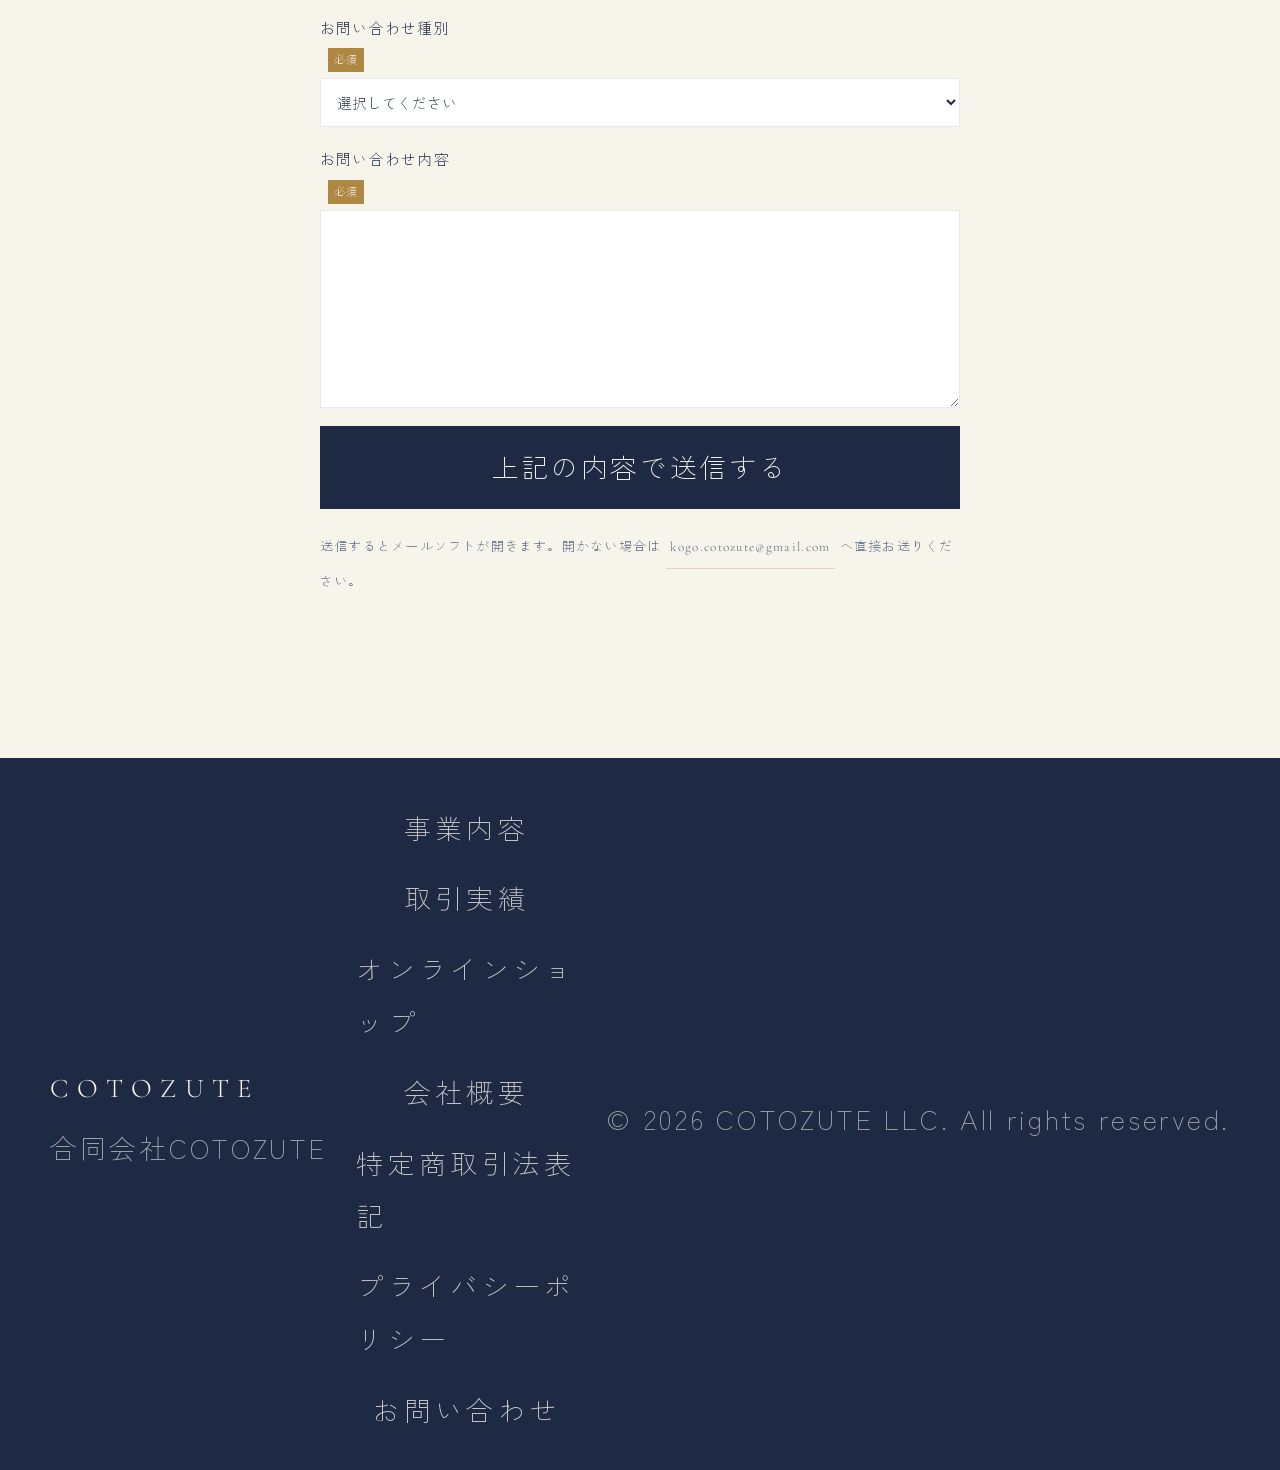
==== commit 439c82c2: "Make the shop link prominent: menu, hero button, accessories button" ====
--- a/index.html
+++ b/index.html
@@ -351,7 +351,9 @@
   .menu-btn{display:none}
   nav{position:static;width:auto;background:none;transform:none;box-shadow:none;display:block}
   nav ul{flex-direction:row;gap:clamp(18px,2.6vw,40px)}
-  nav a{font-size:calc(var(--fs)*.8);letter-spacing:.22em}
+  nav ul{gap:clamp(12px,1.6vw,28px)}
+  nav a{font-size:calc(var(--fs)*.78);letter-spacing:.08em;white-space:nowrap}
+  nav a[href="/shop/"]{color:var(--gold)}
 
   .hero{display:flex;align-items:center;padding:130px var(--gut) 90px}
   .hero h1{font-size:calc(var(--fs)*2.2);line-height:1.55;letter-spacing:.09em}
@@ -520,7 +522,10 @@
 .wk-item img{display:block;width:100%;height:auto;aspect-ratio:1/1;object-fit:cover}
 .wk-main{grid-column:span 2}
 @media(min-width:900px){.wk-grid{grid-template-columns:repeat(4,1fr);gap:10px}.wk-main{grid-column:span 2;grid-row:span 2}}
-.shoplink{color:var(--ink);text-decoration:underline;text-underline-offset:3px}
+.btn-gold{background:var(--gold);border-color:var(--gold);color:#fff}
+.shopbtn{display:block;margin-top:20px;padding:16px 18px;background:var(--gold);color:#fff;text-decoration:none;text-align:center;font-family:var(--serif);font-size:1.05rem;letter-spacing:.06em;line-height:1.5;max-width:460px}
+.shopbtn span{display:block;font-family:var(--sans);font-size:.78rem;opacity:.95;letter-spacing:.04em}
+.shopbtn:hover{opacity:.9}
 </style>
 <link rel="stylesheet" href="assets/cz-tech.css">
 </head>
@@ -588,9 +593,8 @@
     <ul>
       <li><a href="#service">事業内容</a></li>
       <li><a href="#works">取引実績</a></li>
+      <li><a href="/shop/">オンラインショップ</a></li>
       <li><a href="#about">会社概要</a></li>
-      <li><a href="#legal">特定商取引法表記</a></li>
-      <li><a href="#privacy">プライバシーポリシー</a></li>
       <li><a href="#contact">お問い合わせ</a></li>
     </ul>
   </nav>
@@ -627,7 +631,7 @@
     <p class="sub">
       心の整え方をお届けするオンライン会員サービスと、天然石アクセサリーの製作・販売を自社で運営し、その経験を法人のお客様へのご支援にも活かしています。
     </p>
-    <p class="hero-btns"><a class="btn" href="#service">事業内容を見る</a><a class="btn btn-o" href="#contact">お問い合わせはこちら</a></p>
+    <p class="hero-btns"><a class="btn" href="#service">事業内容を見る</a><a class="btn btn-gold" href="/shop/">オンラインショップ</a><a class="btn btn-o" href="#contact">お問い合わせはこちら</a></p>
   </div>
 
   <div class="scrollcue"><span>SCROLL</span><i></i></div>
@@ -666,10 +670,10 @@
          お買い上げ後の修理・お直しも承っています。</p>
       <dl class="svc-spec">
         <div><dt>販売価格帯</dt><dd>49,800円〜98,000円（税込）</dd></div>
-        <div><dt>販売ページ</dt><dd><a class="shoplink" href="/shop/">オンラインショップ（天然石アクセサリー）を見る →</a></dd></div>
         <div><dt>引渡時期</dt><dd>ご入金確認後、1か月以内に発送します。送料は全国一律無料です。</dd></div>
         <div><dt>お支払い方法</dt><dd>クレジットカード決済</dd></div>
       </dl>
+      <a class="shopbtn" href="/shop/">天然石アクセサリーの商品ページを見る<span>ブレスレット・ネックレス／価格・ご購入はこちら</span></a>
     </div>
 
     <div class="svc reveal">
@@ -830,6 +834,7 @@
     <ul class="foot-nav">
       <li><a href="#service">事業内容</a></li>
       <li><a href="#works">取引実績</a></li>
+      <li><a href="/shop/">オンラインショップ</a></li>
       <li><a href="#about">会社概要</a></li>
       <li><a href="#legal">特定商取引法表記</a></li>
       <li><a href="#privacy">プライバシーポリシー</a></li>
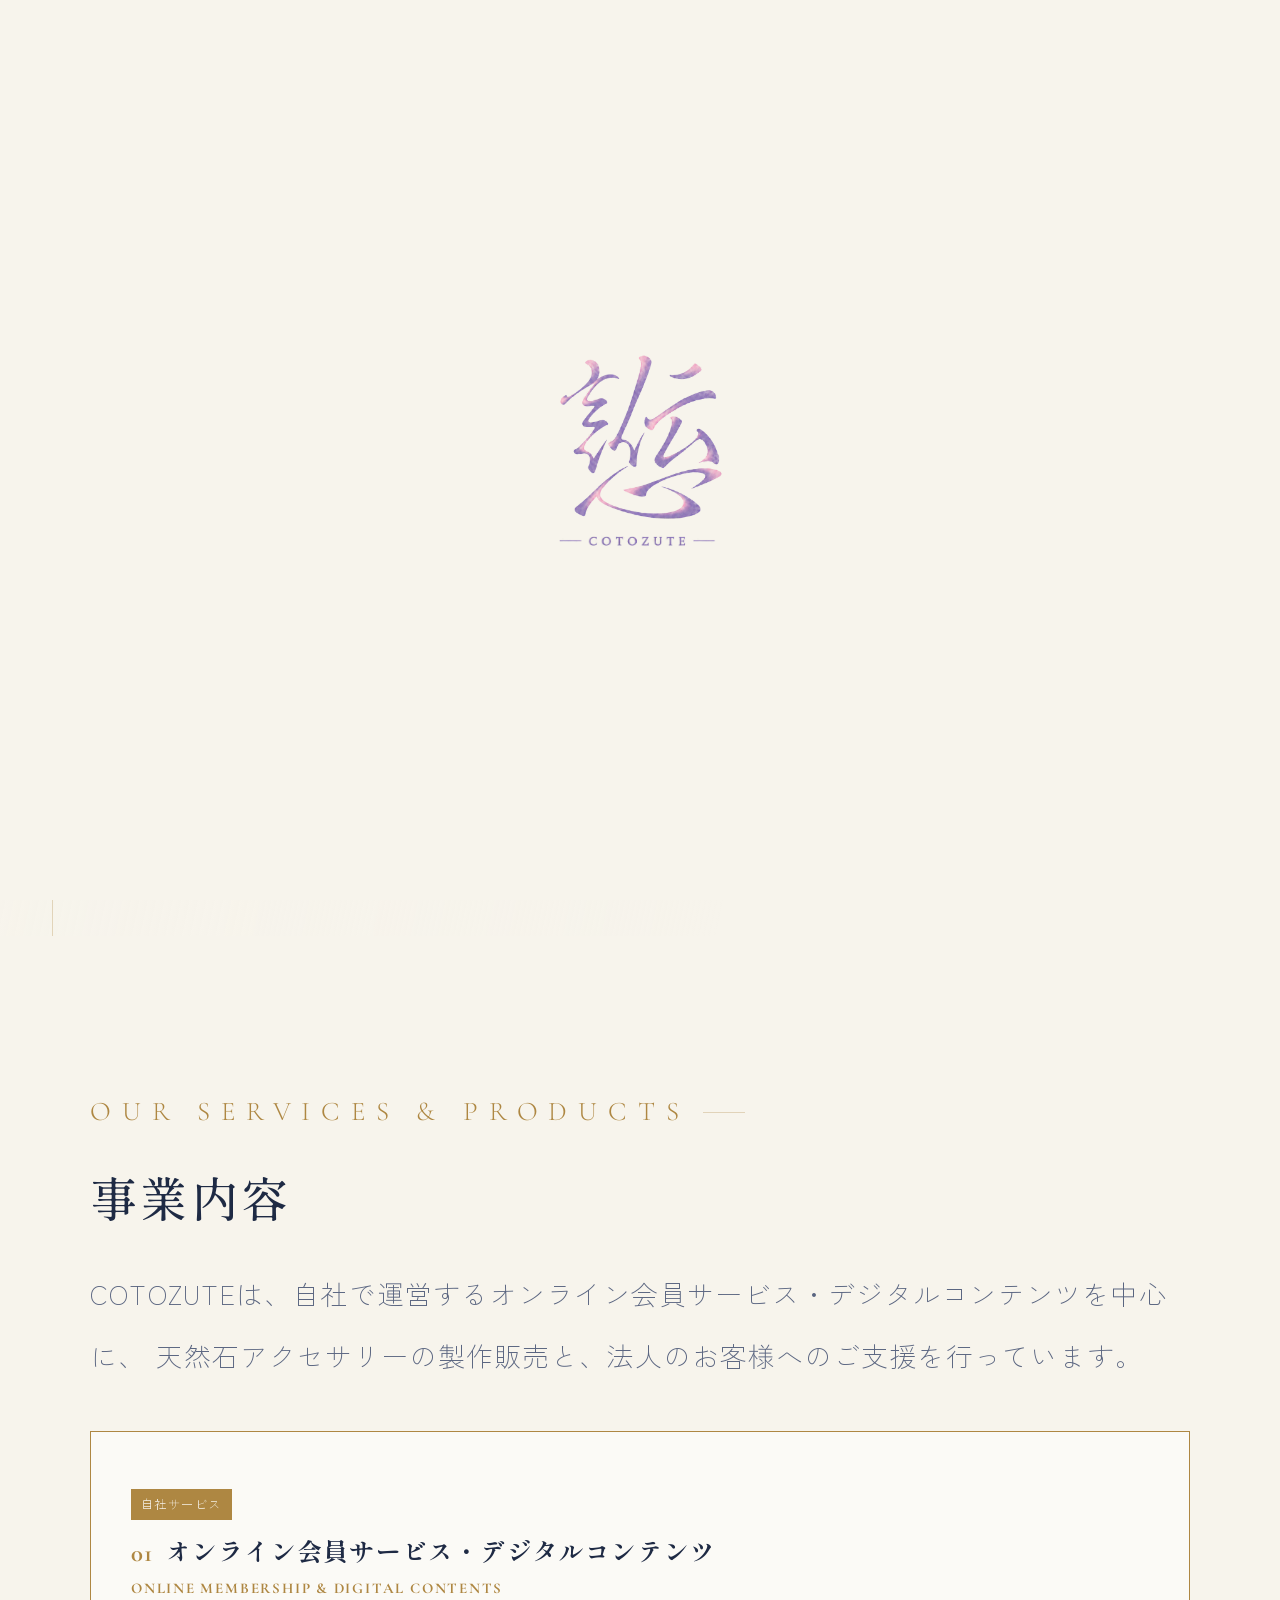
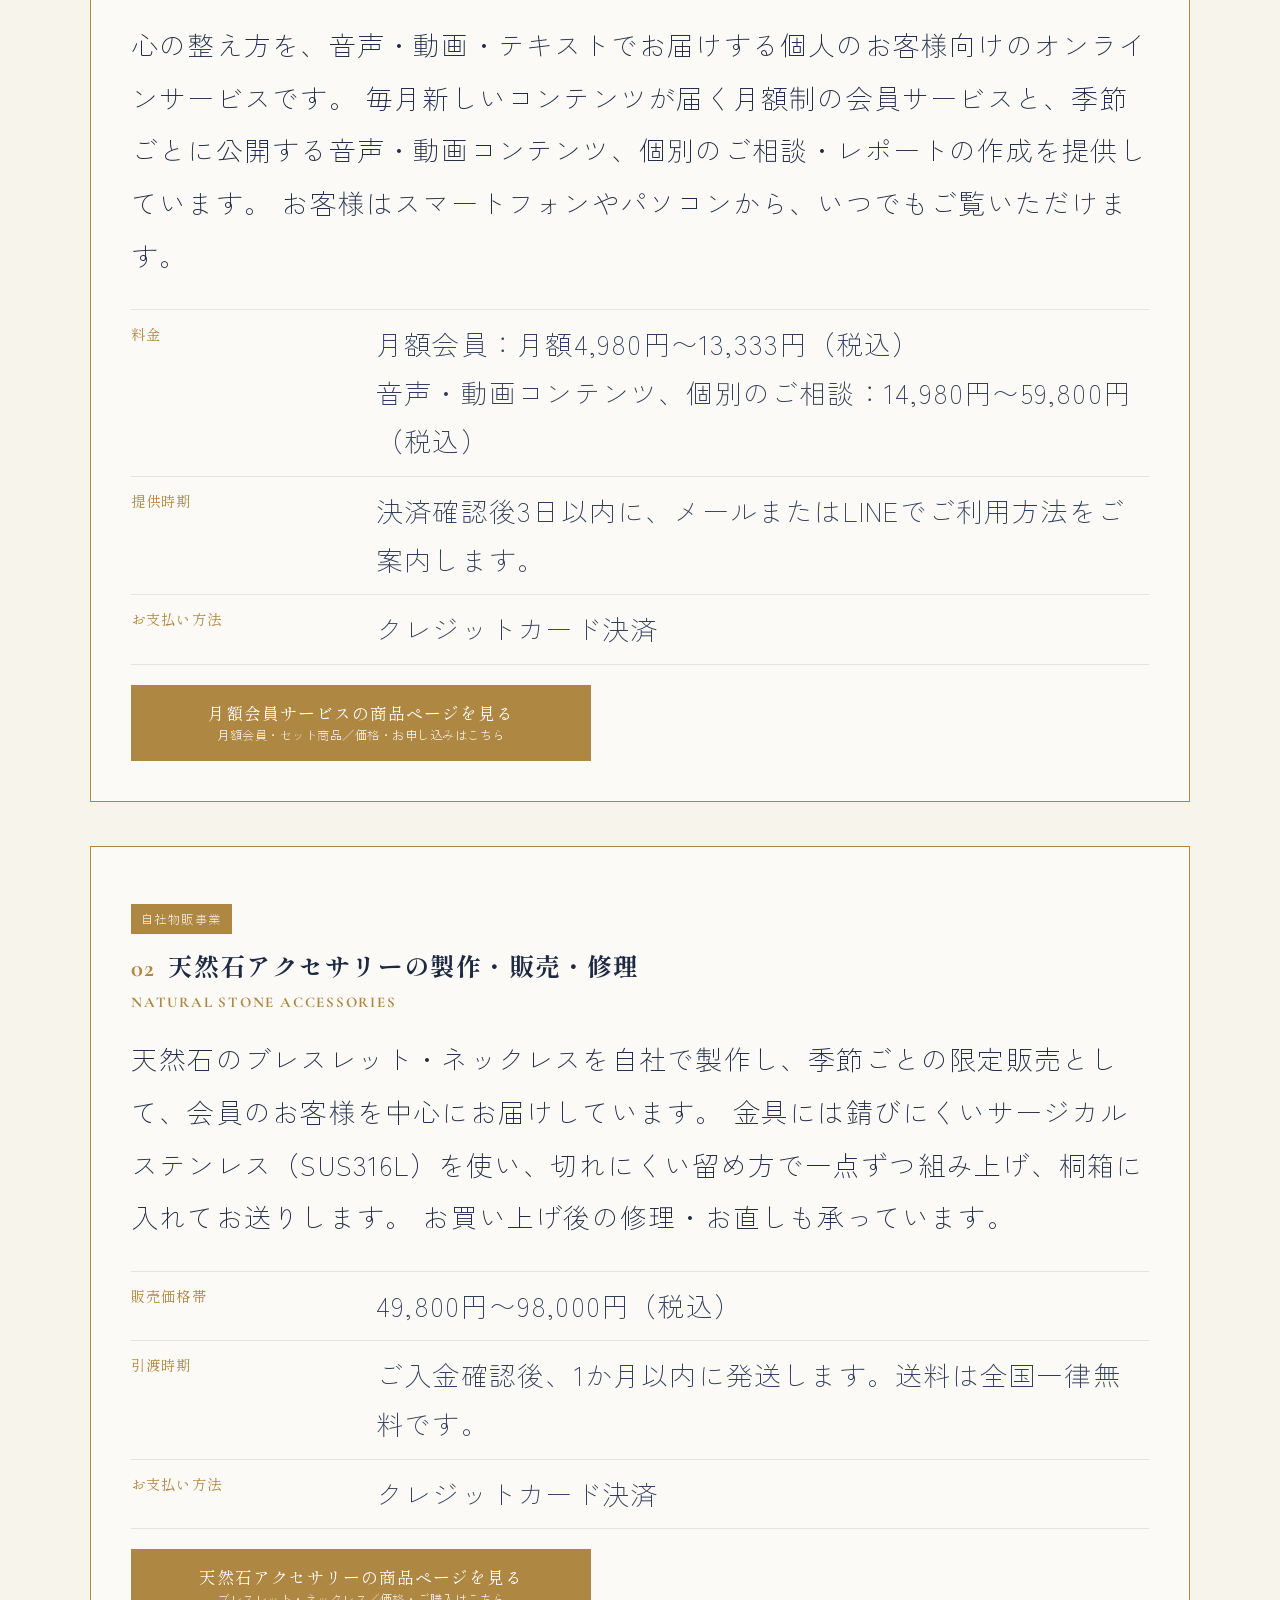
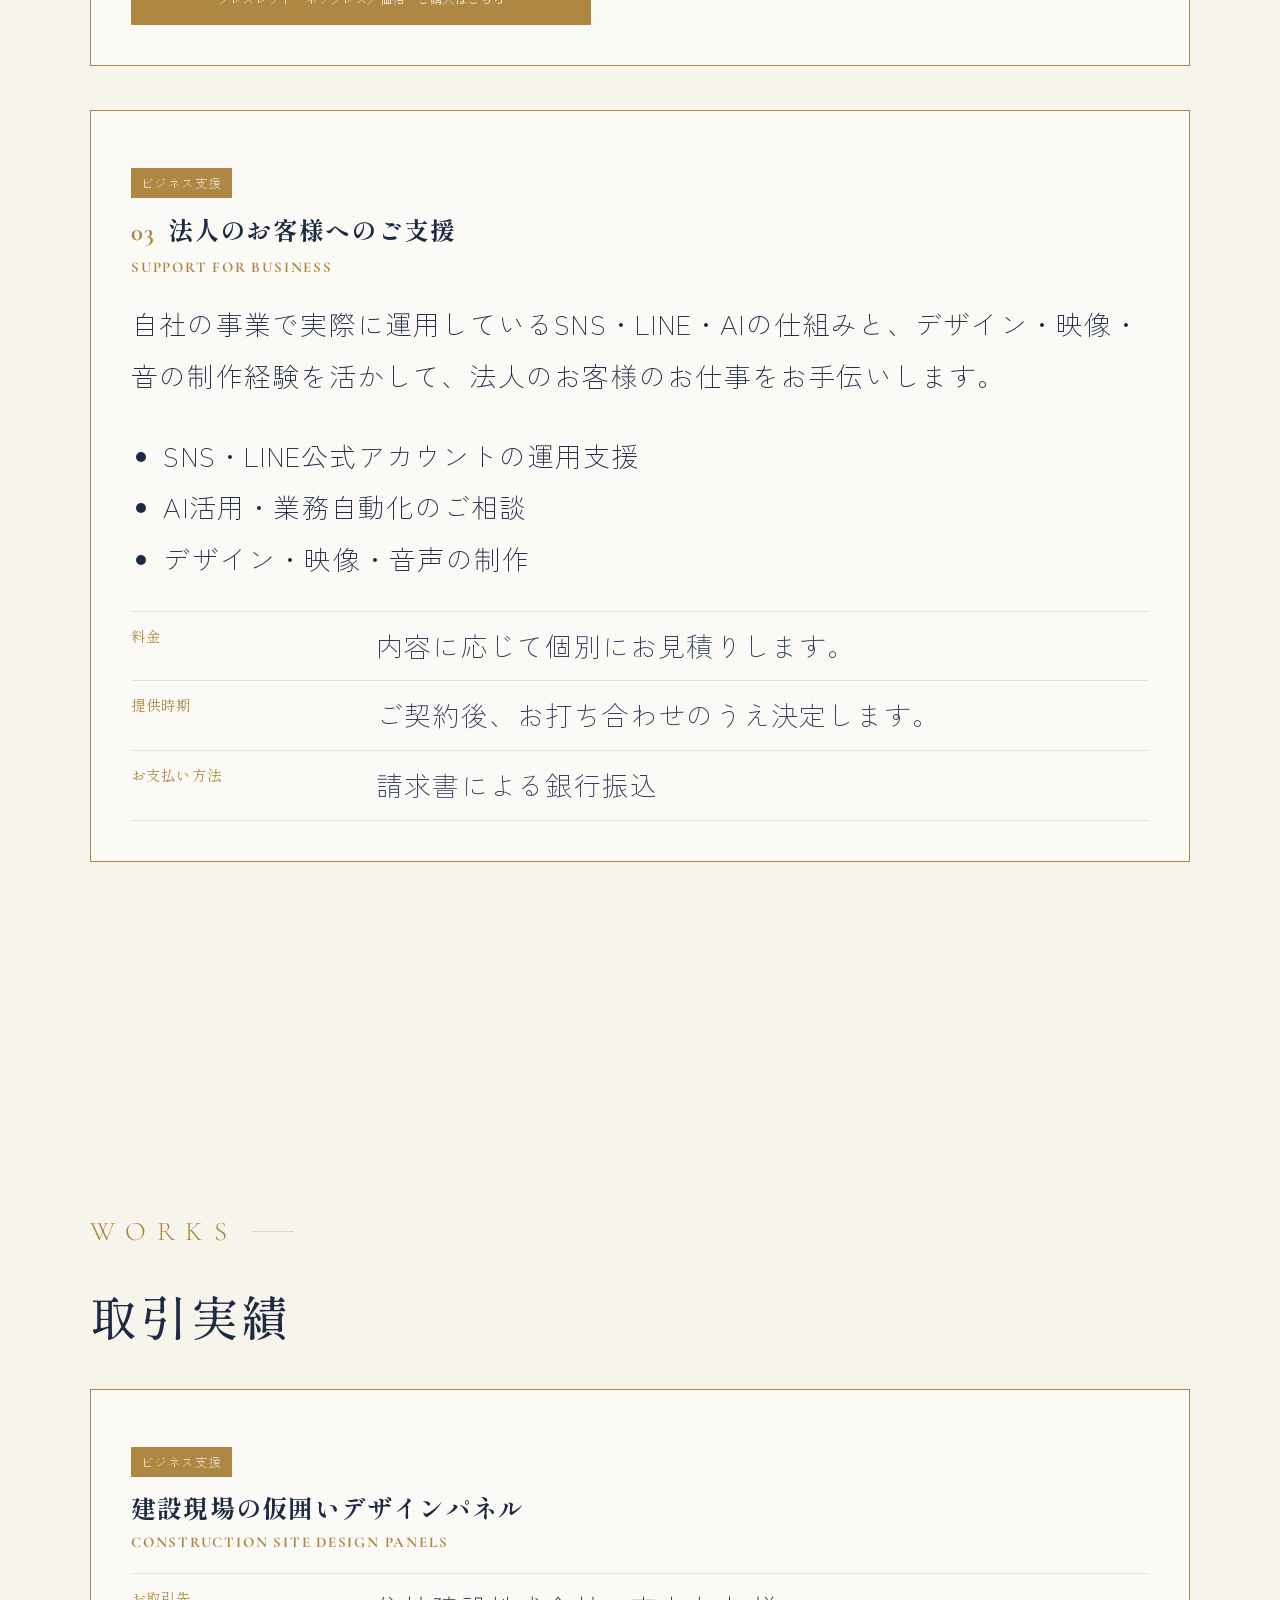
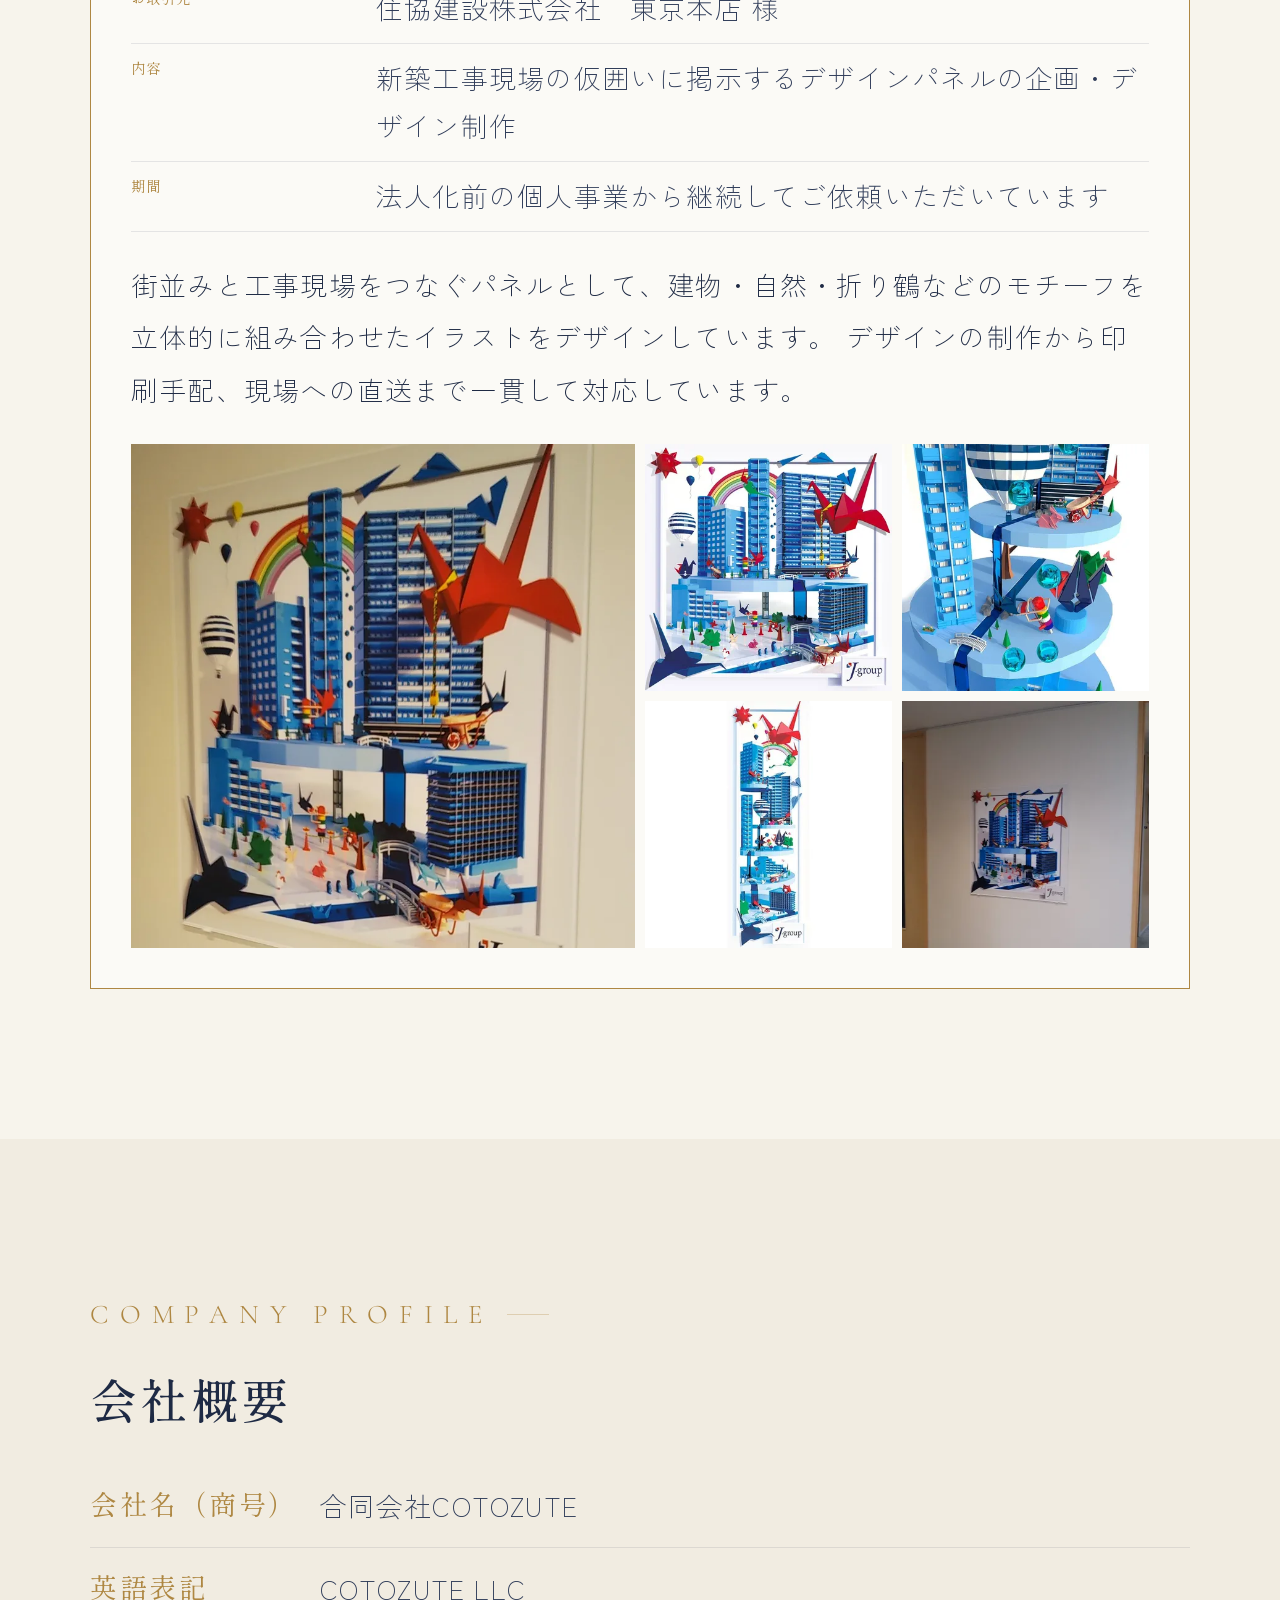
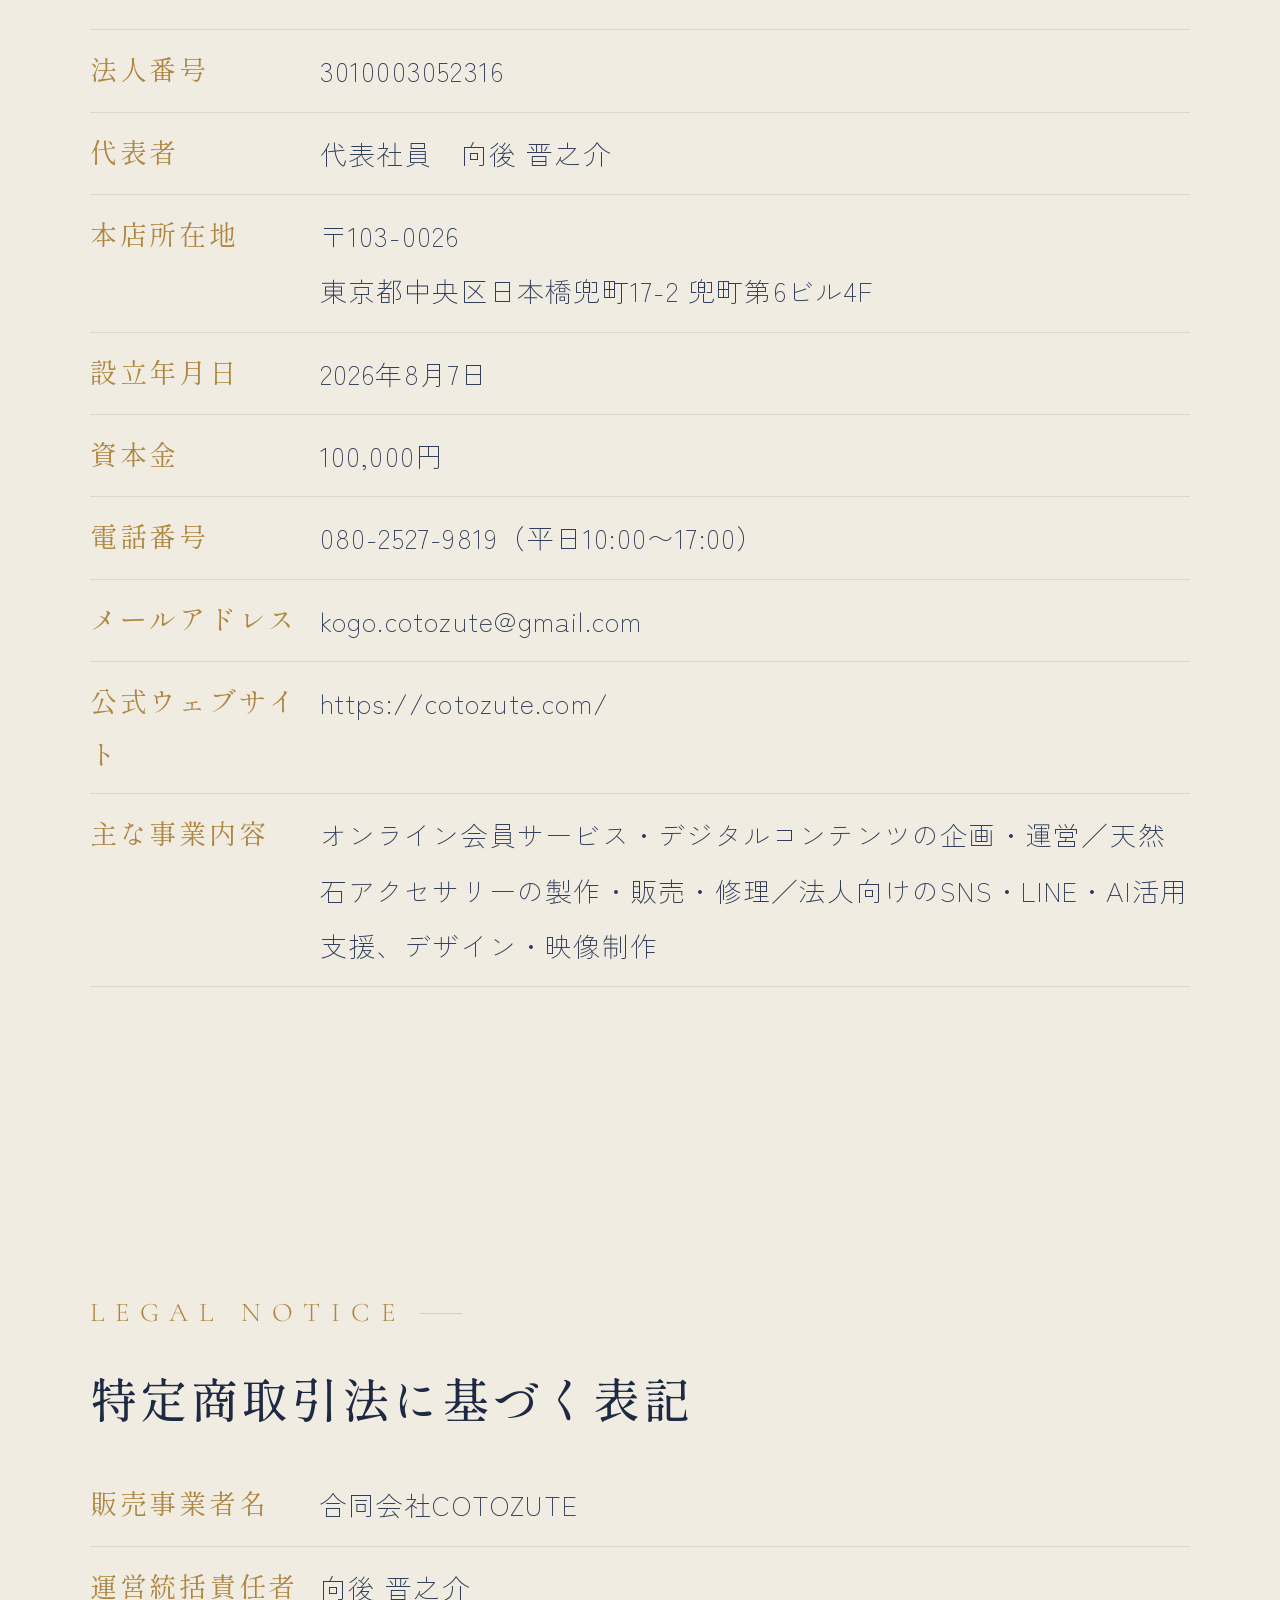
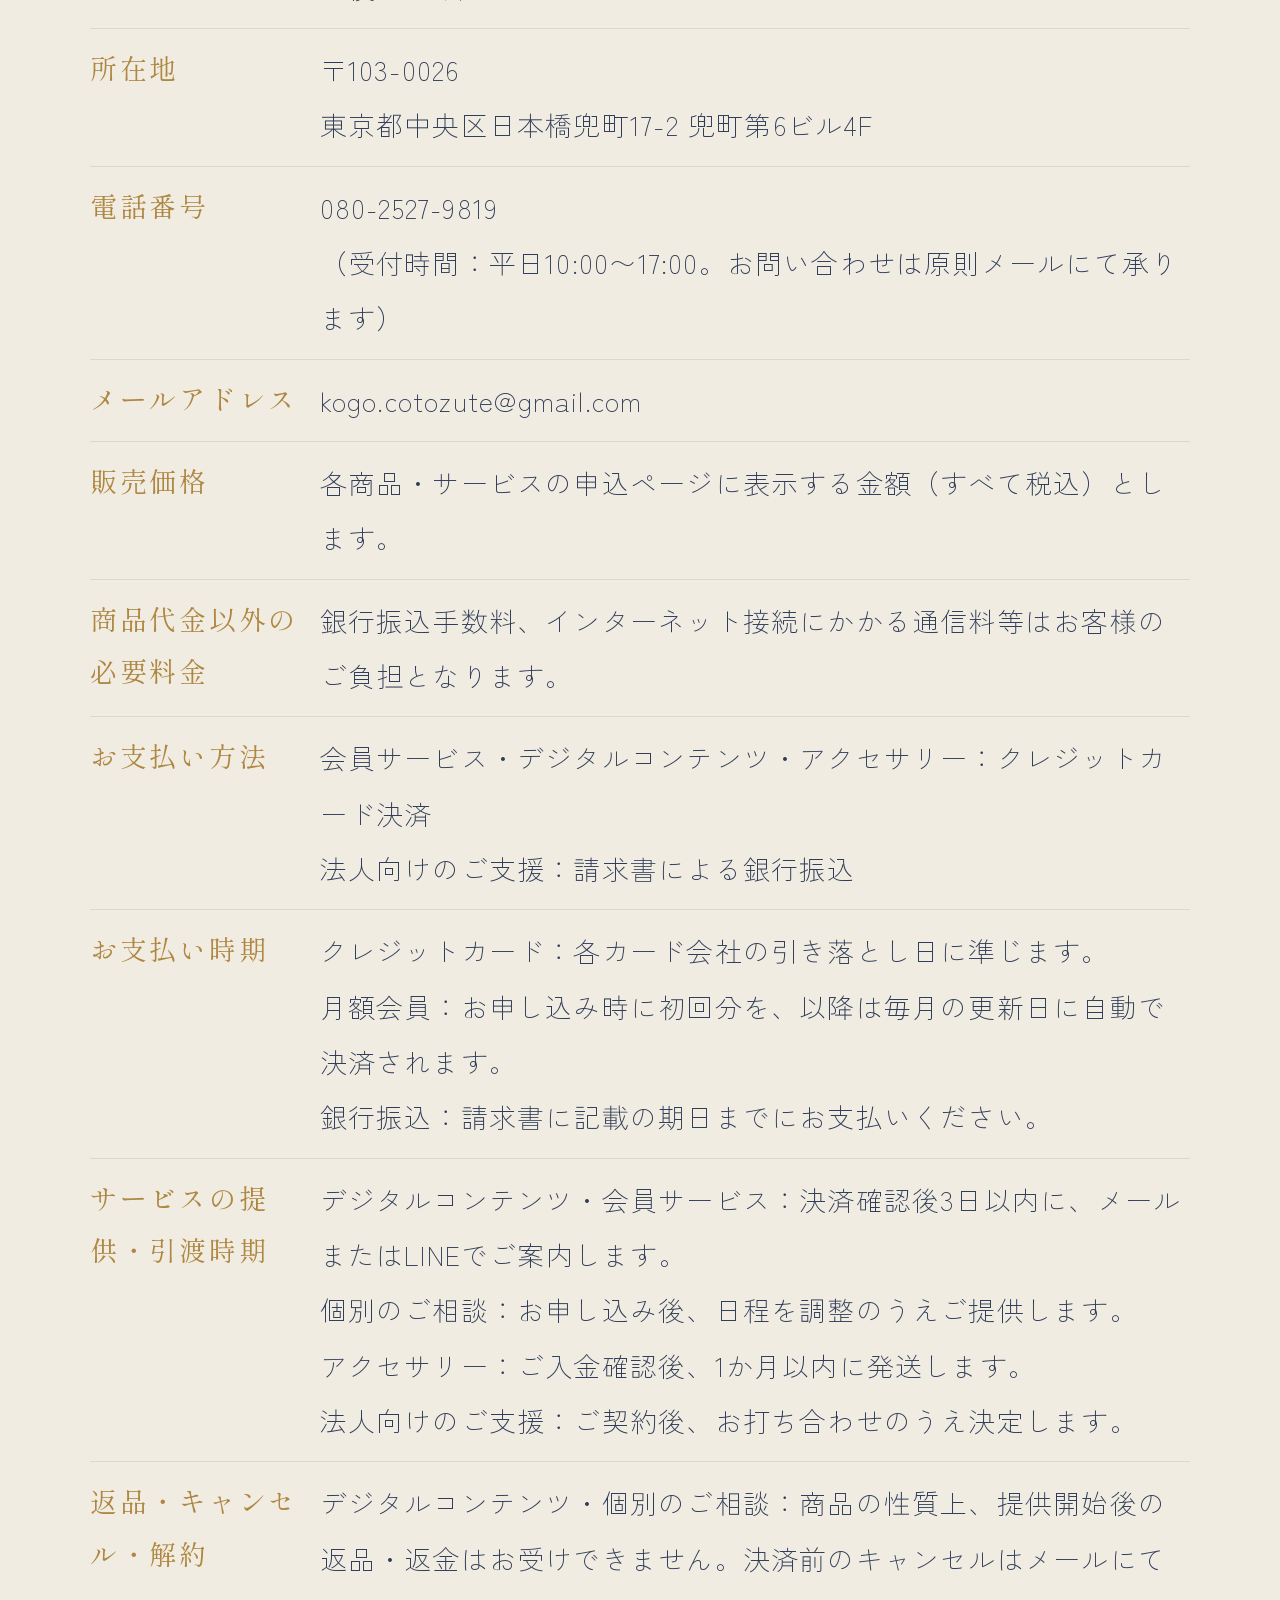
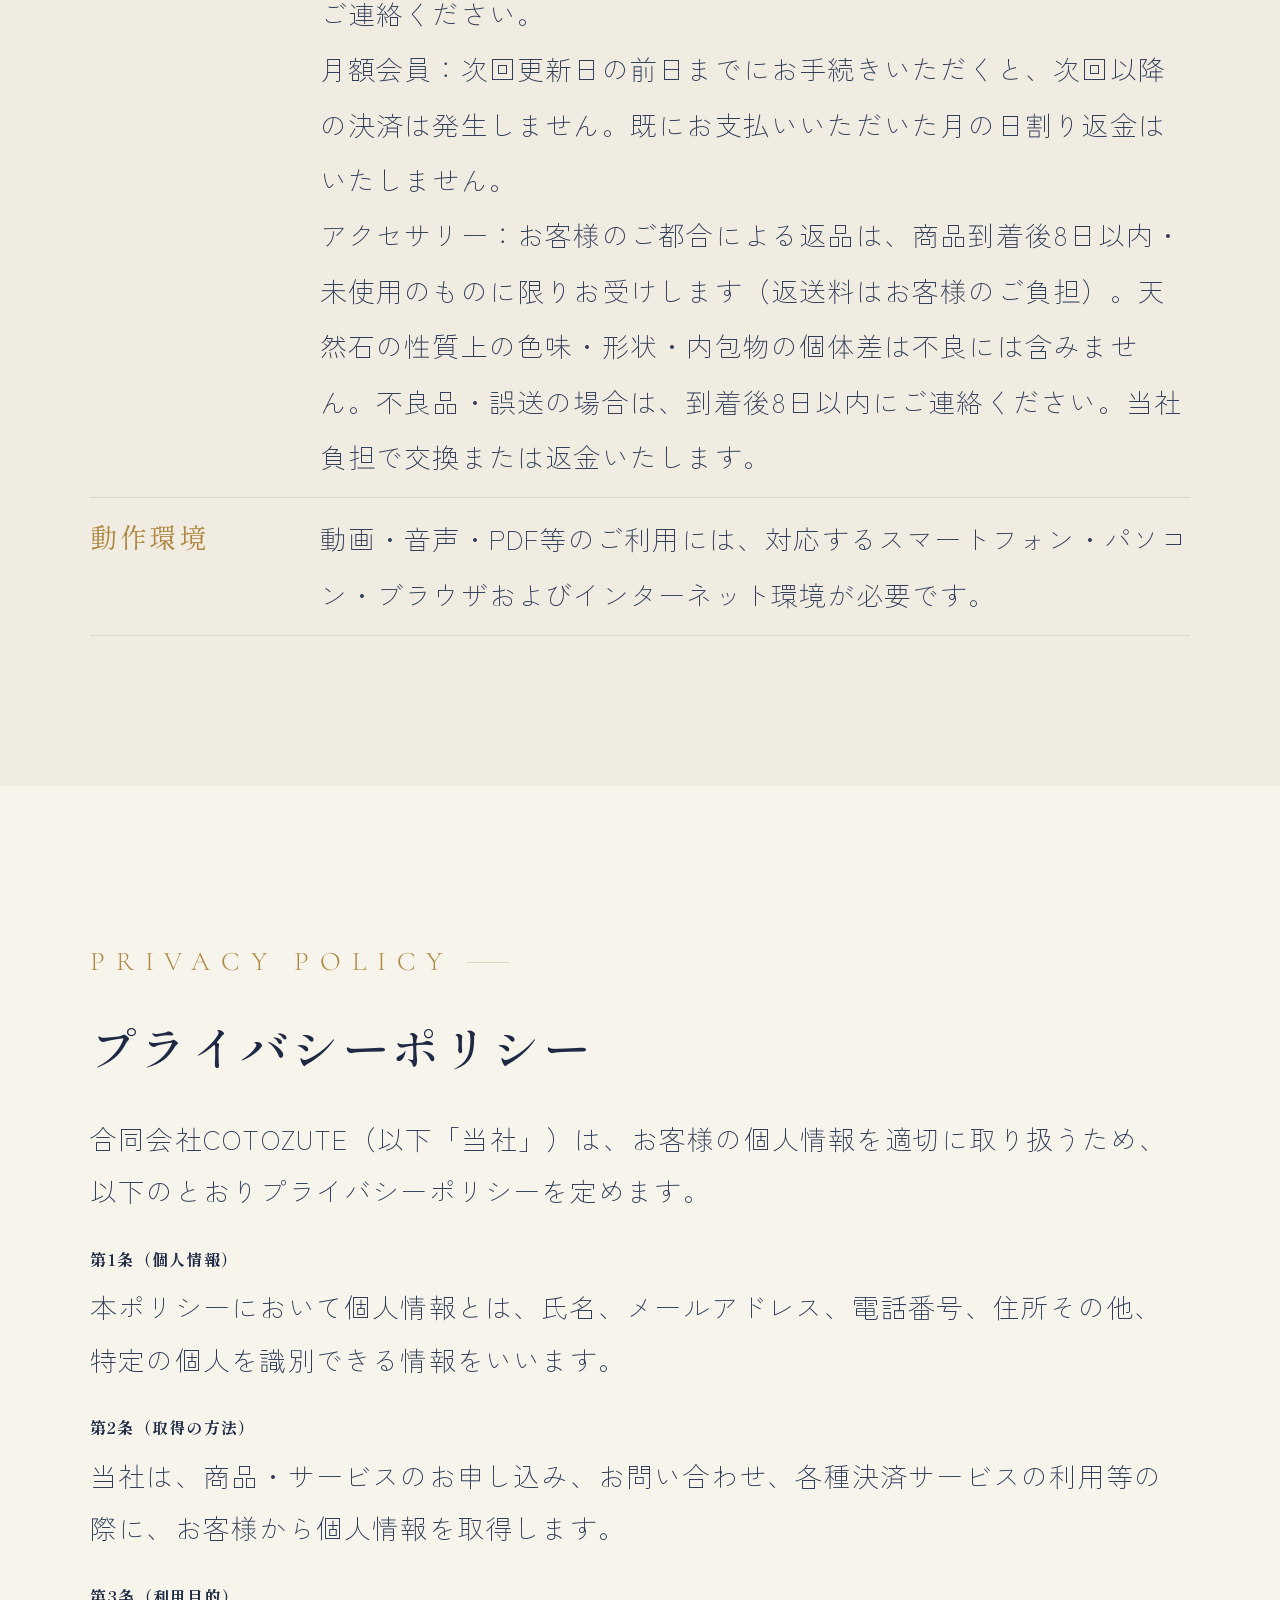
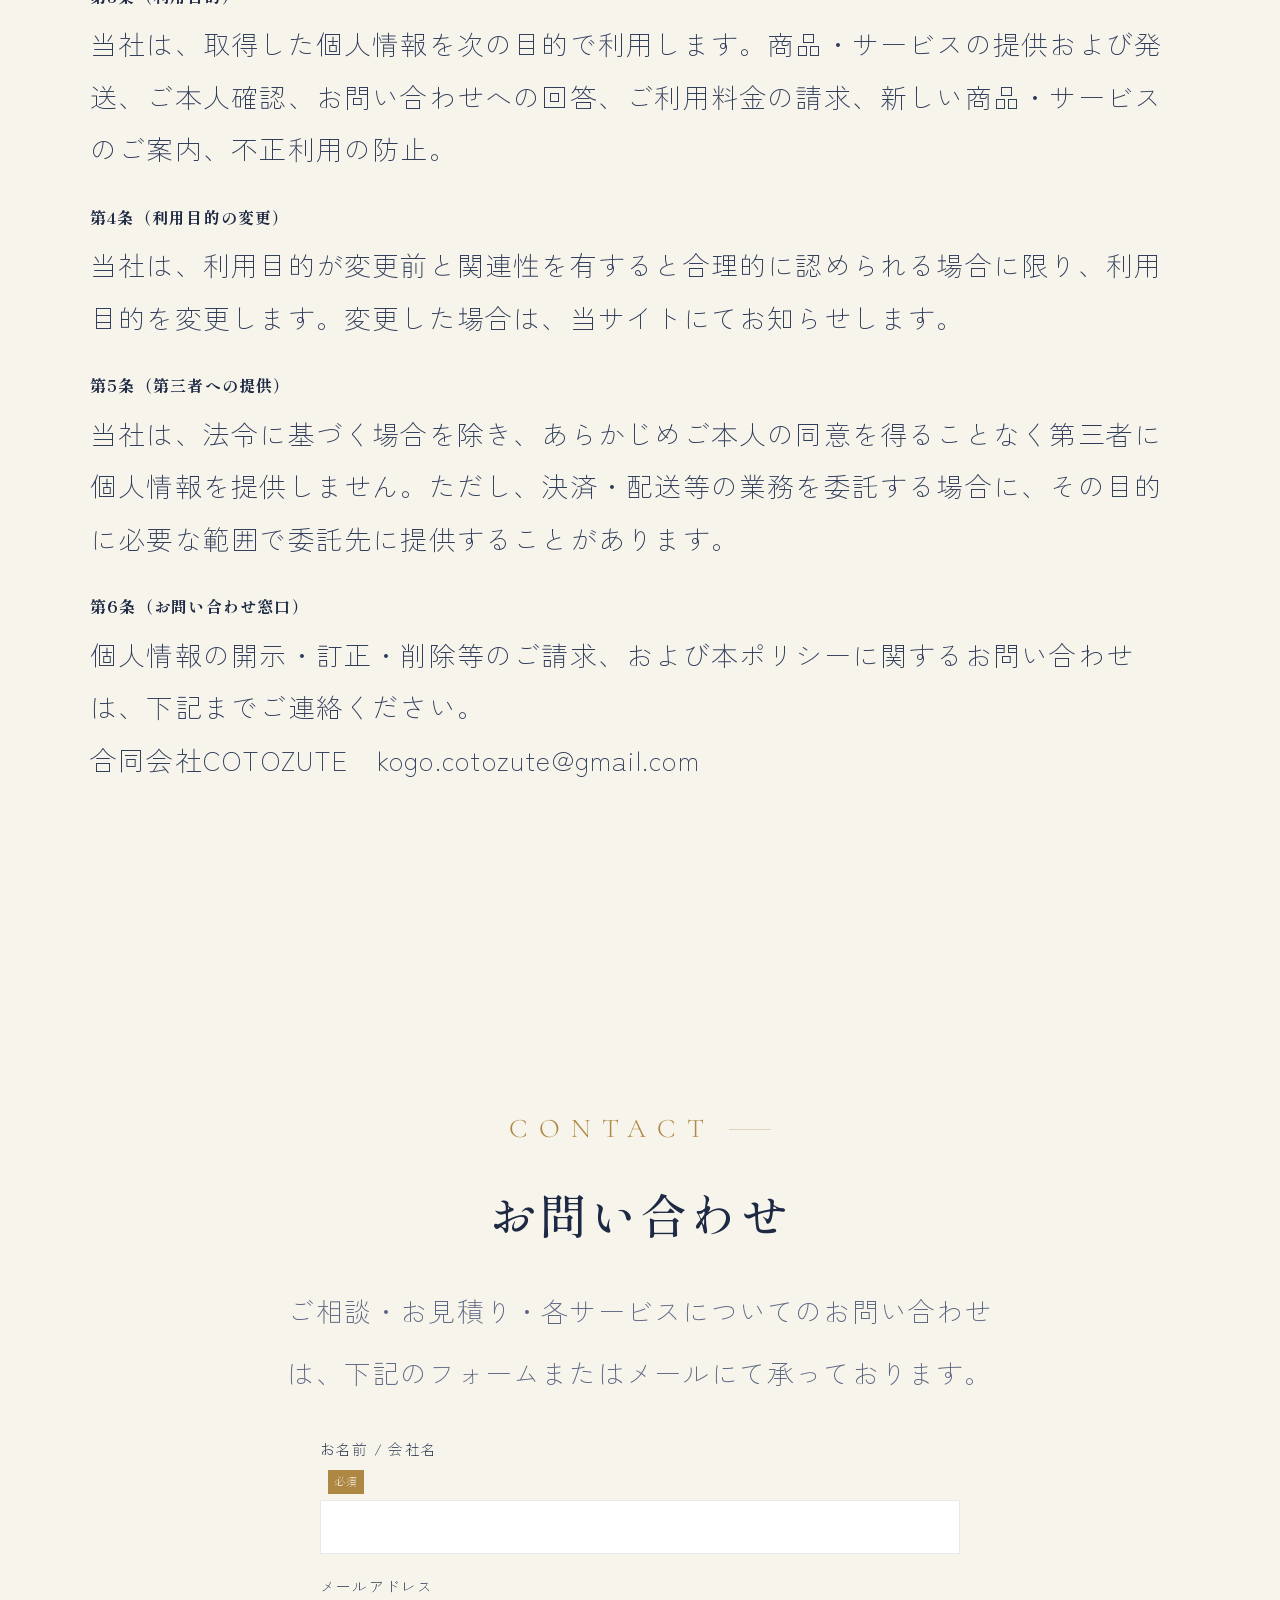
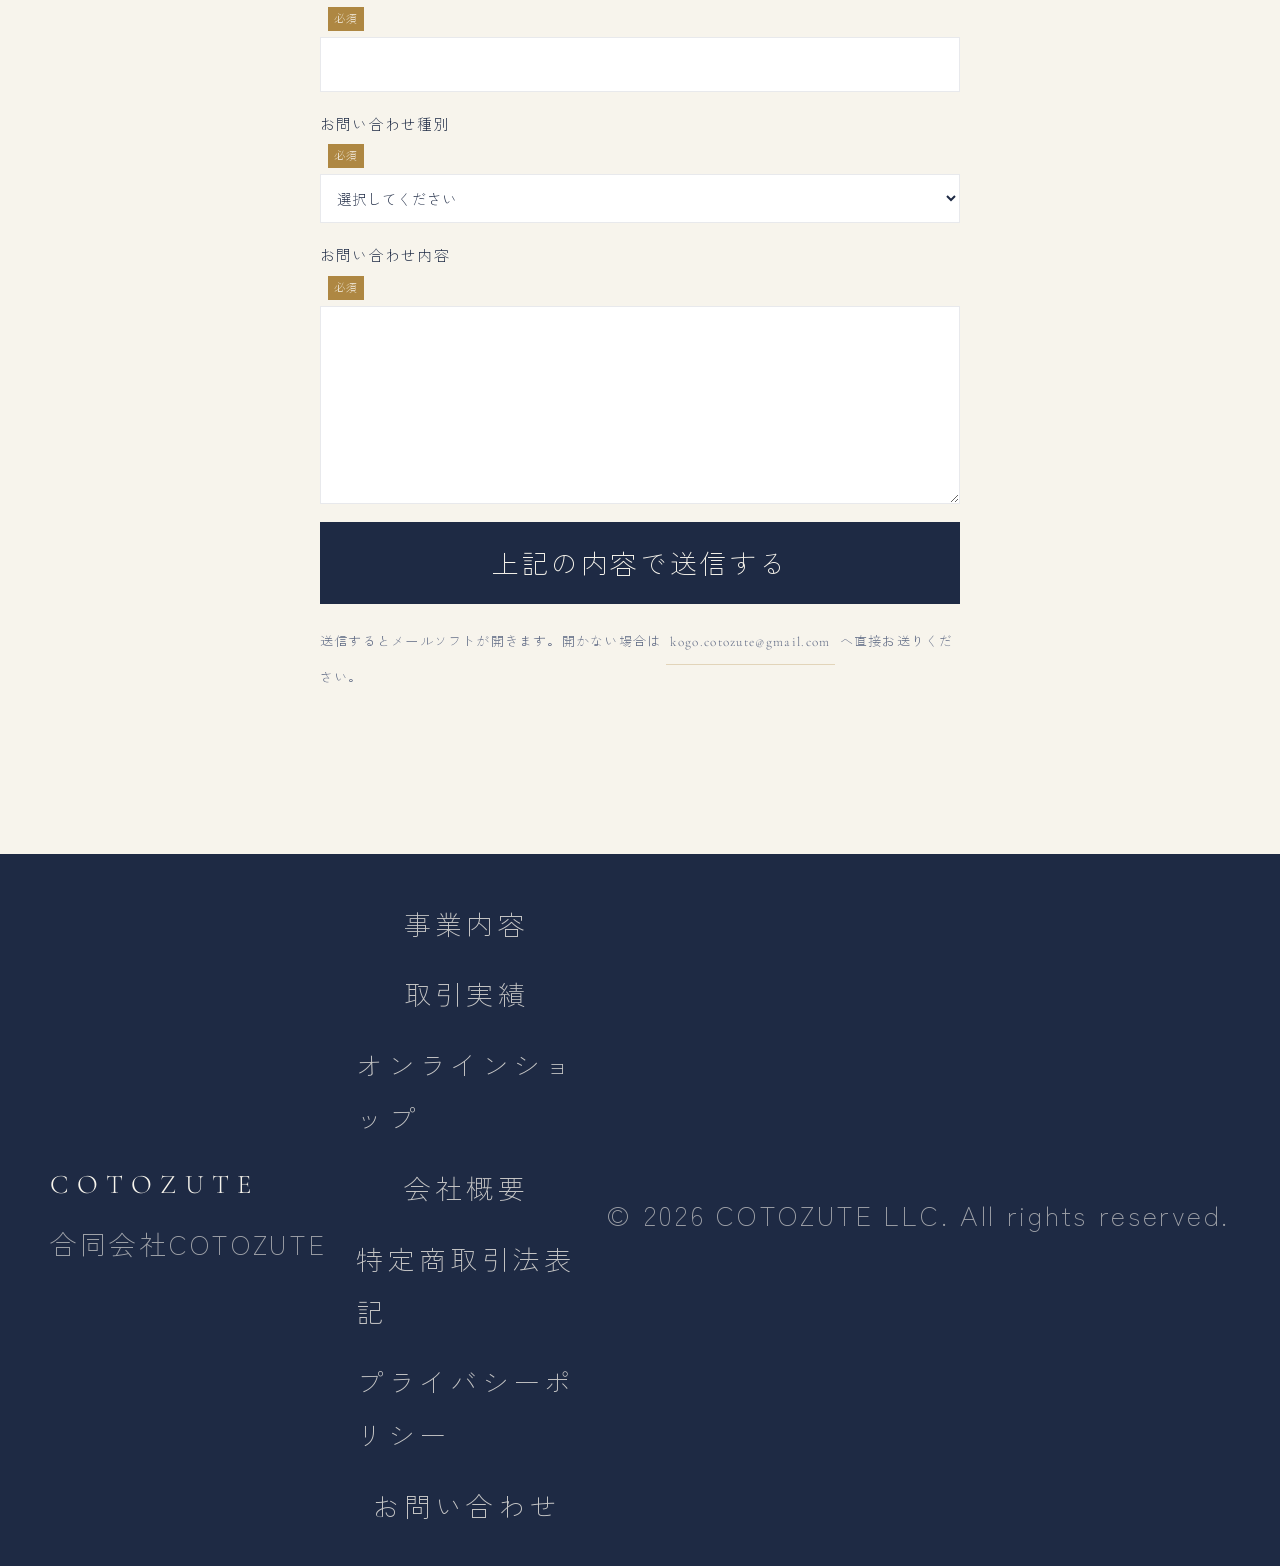
==== commit b2484105: "ショップに月額会員（癒臾）と三神宝セットを追加、会社サイトから導線を追加 Co-Authored-By: Claude Opus 5.5 <noreply@anthropic.com> Claude-" ====
--- a/index.html
+++ b/index.html
@@ -660,6 +660,7 @@
         <div><dt>提供時期</dt><dd>決済確認後3日以内に、メールまたはLINEでご利用方法をご案内します。</dd></div>
         <div><dt>お支払い方法</dt><dd>クレジットカード決済</dd></div>
       </dl>
+      <a class="shopbtn" href="/shop/#yuyu">月額会員サービスの商品ページを見る<span>月額会員・セット商品／価格・お申し込みはこちら</span></a>
     </div>
 
     <div class="svc reveal">
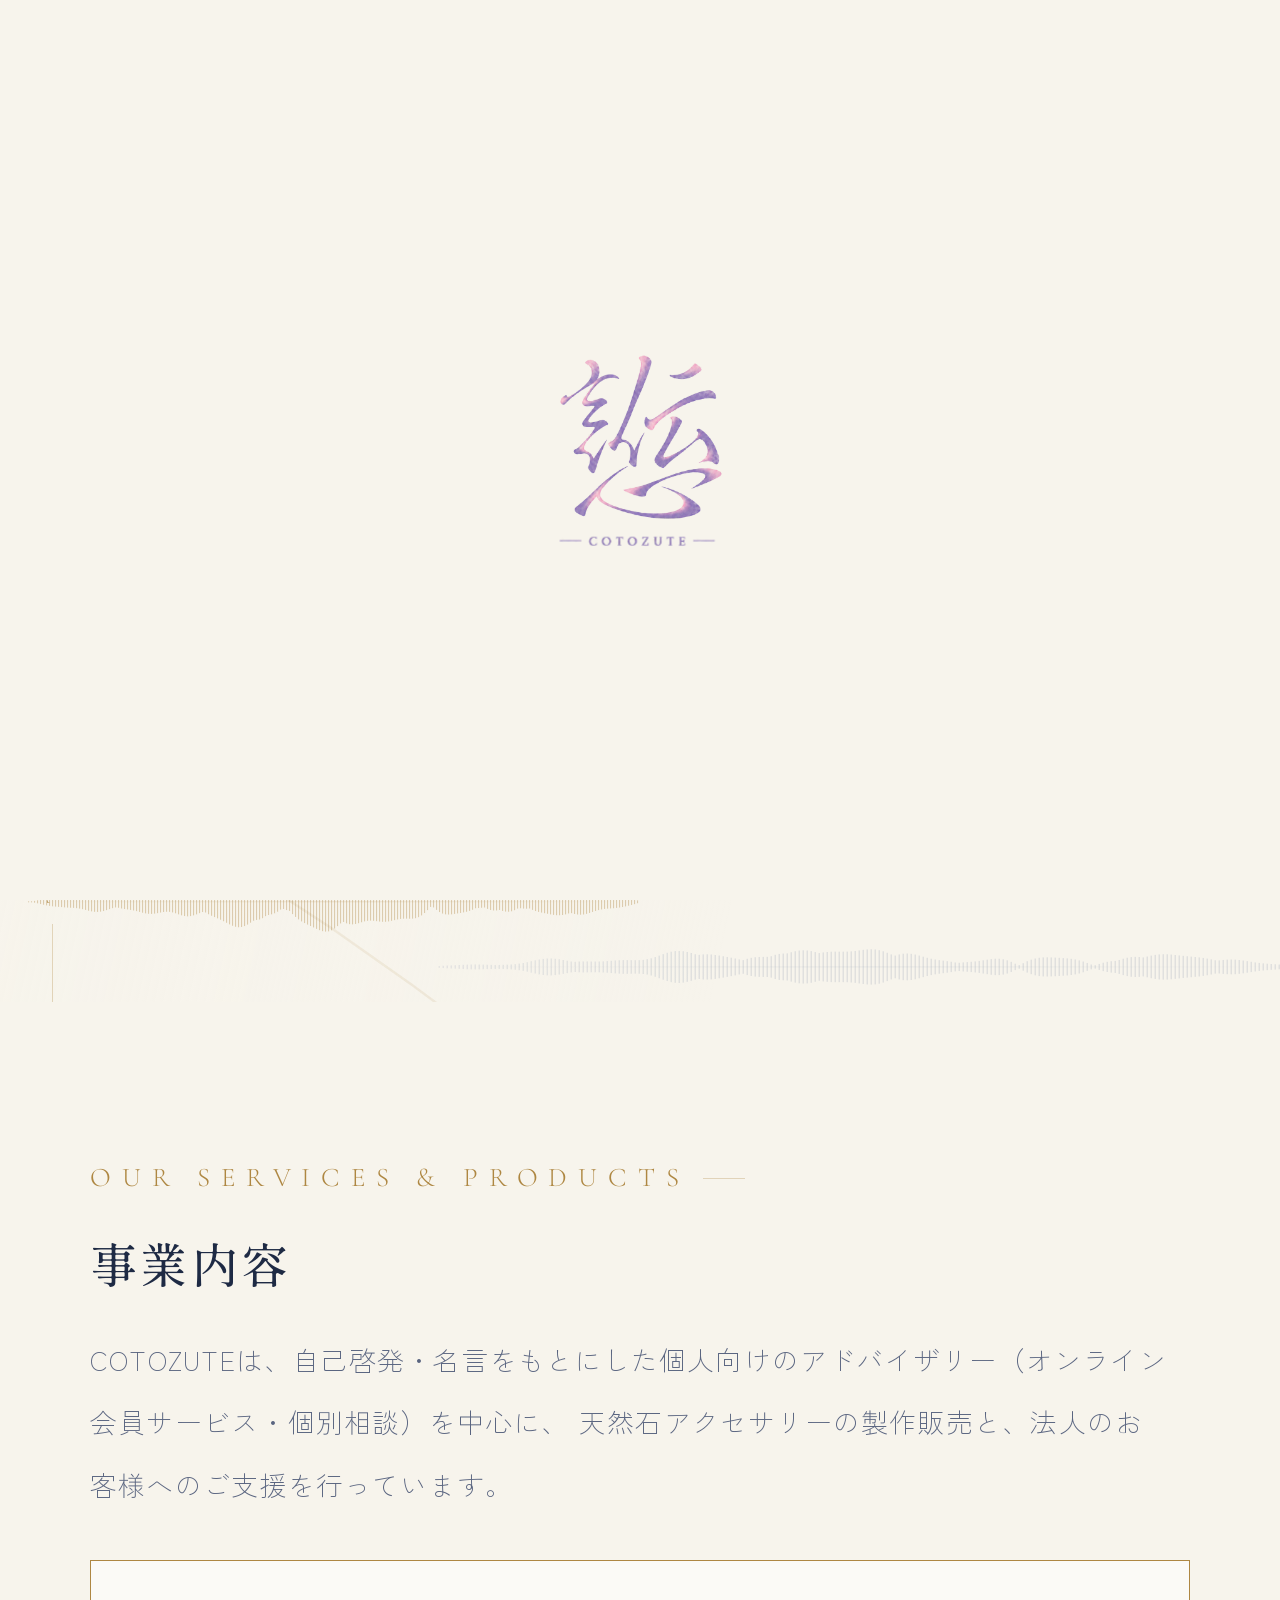
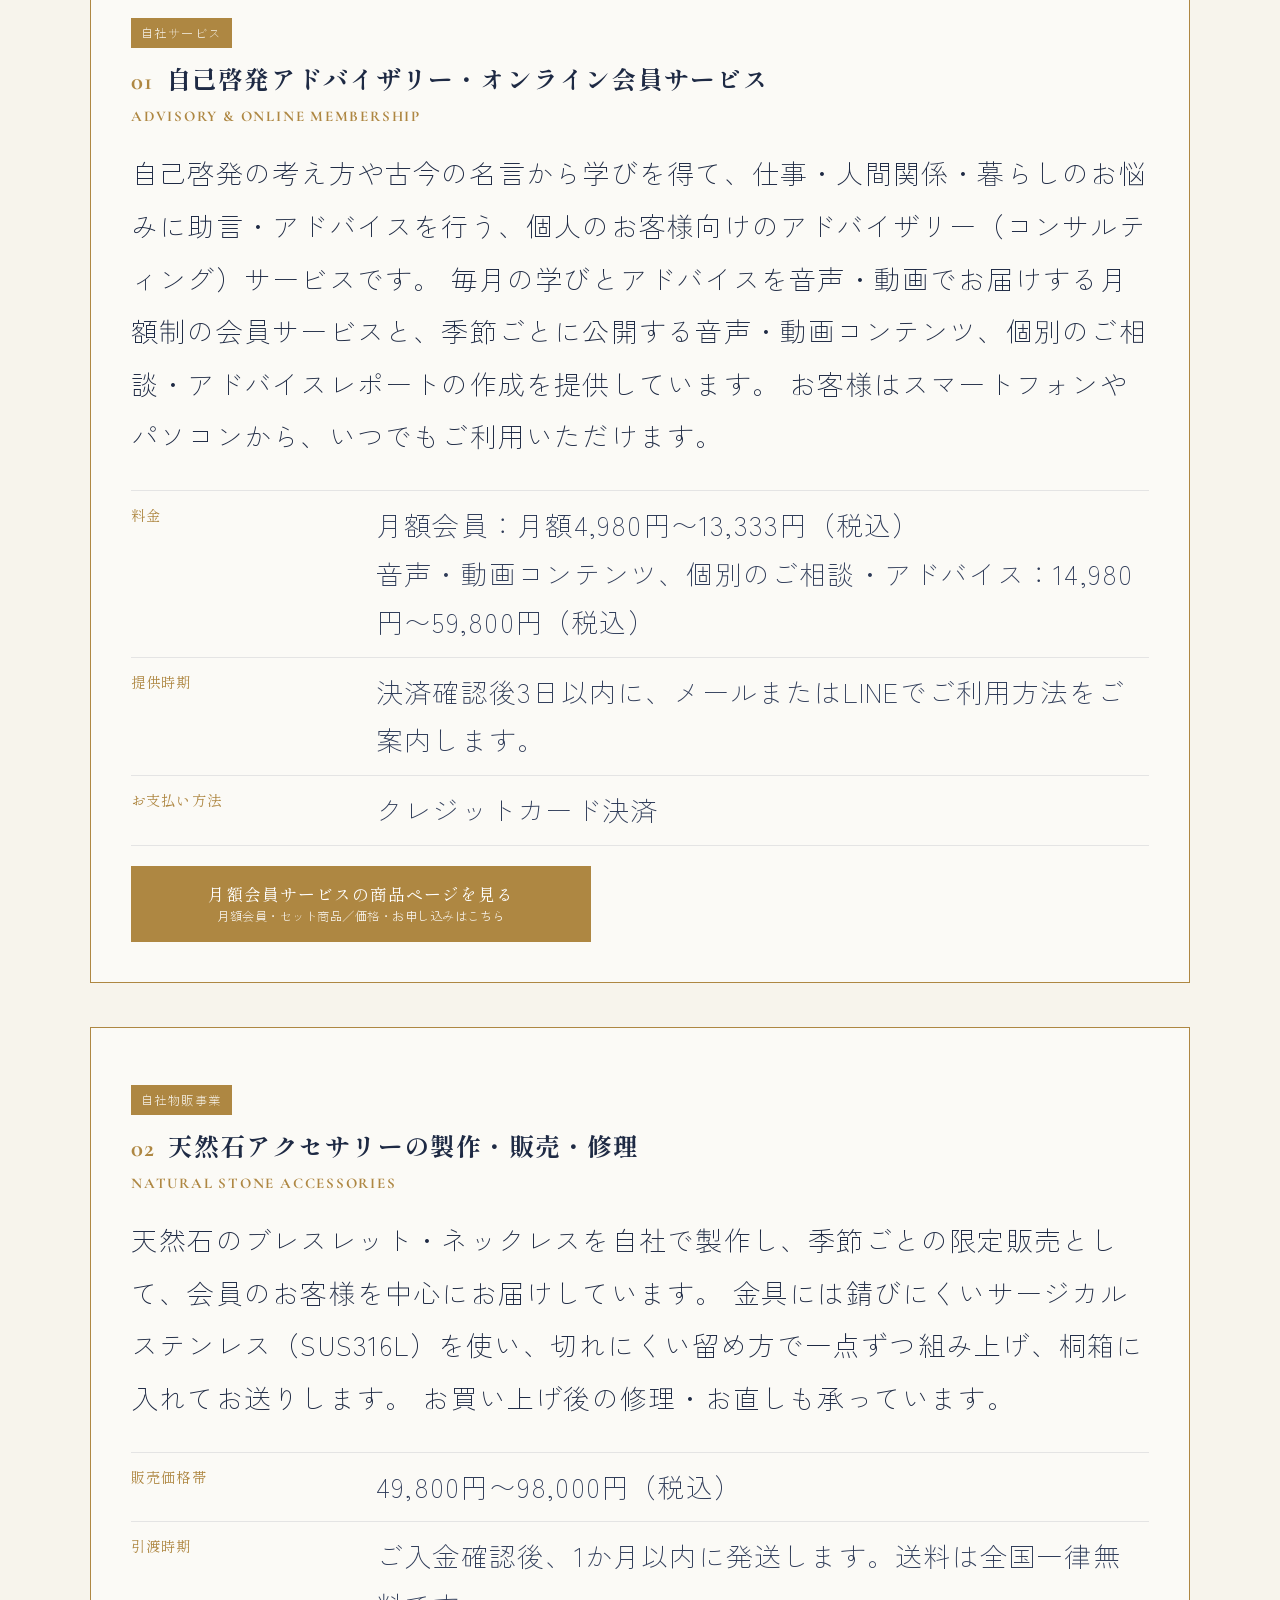
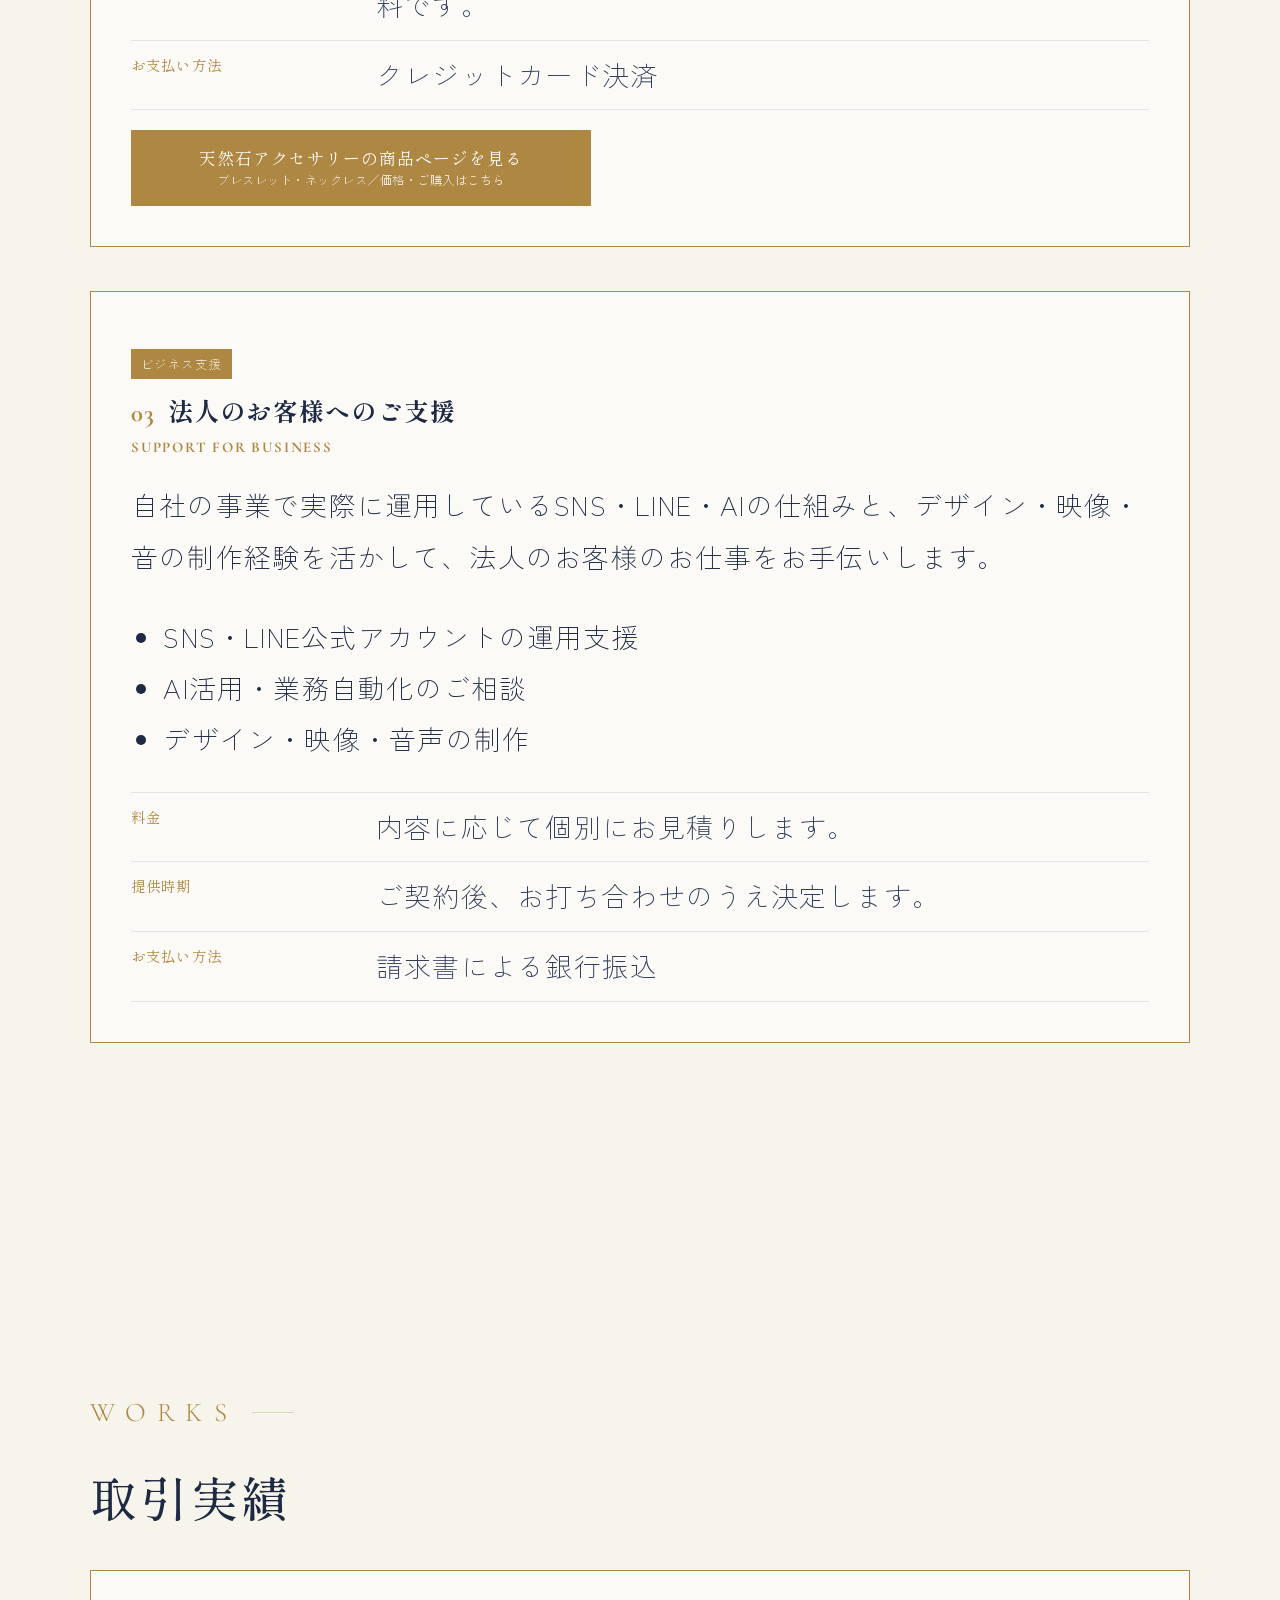
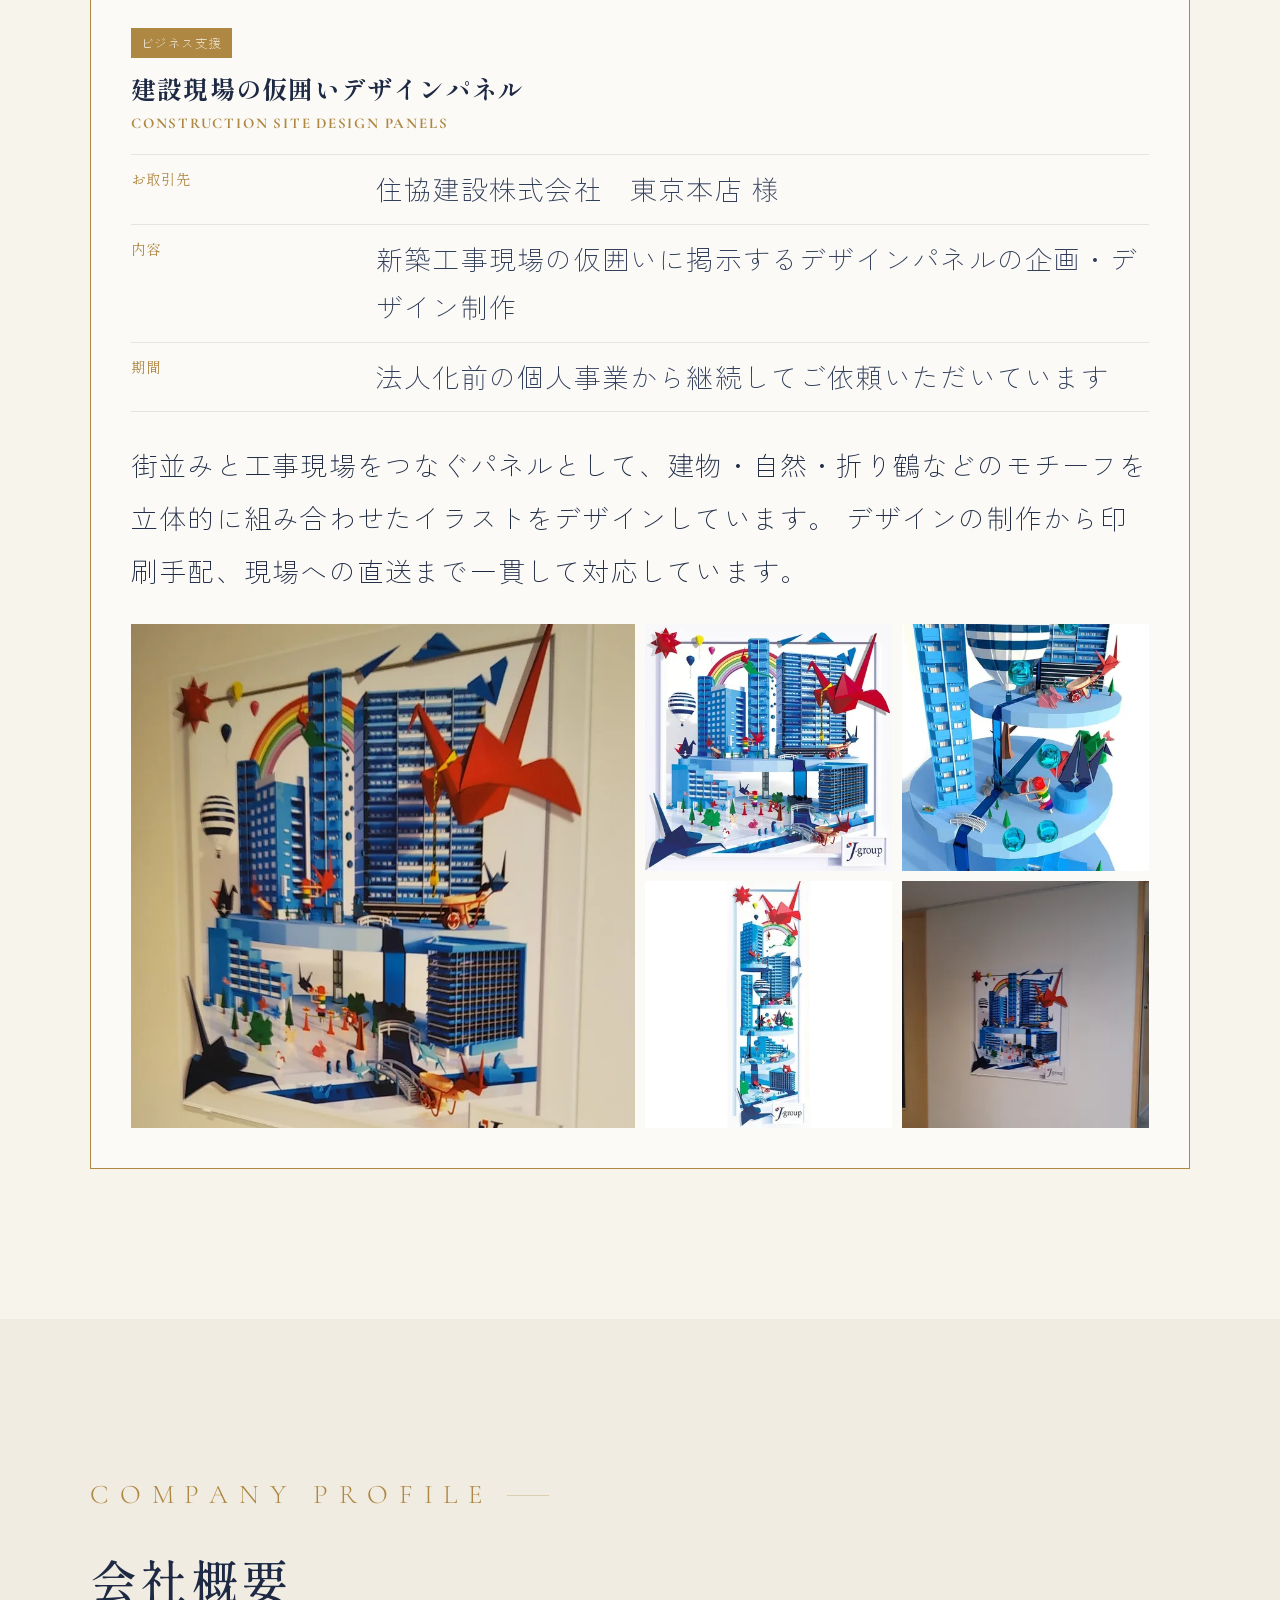
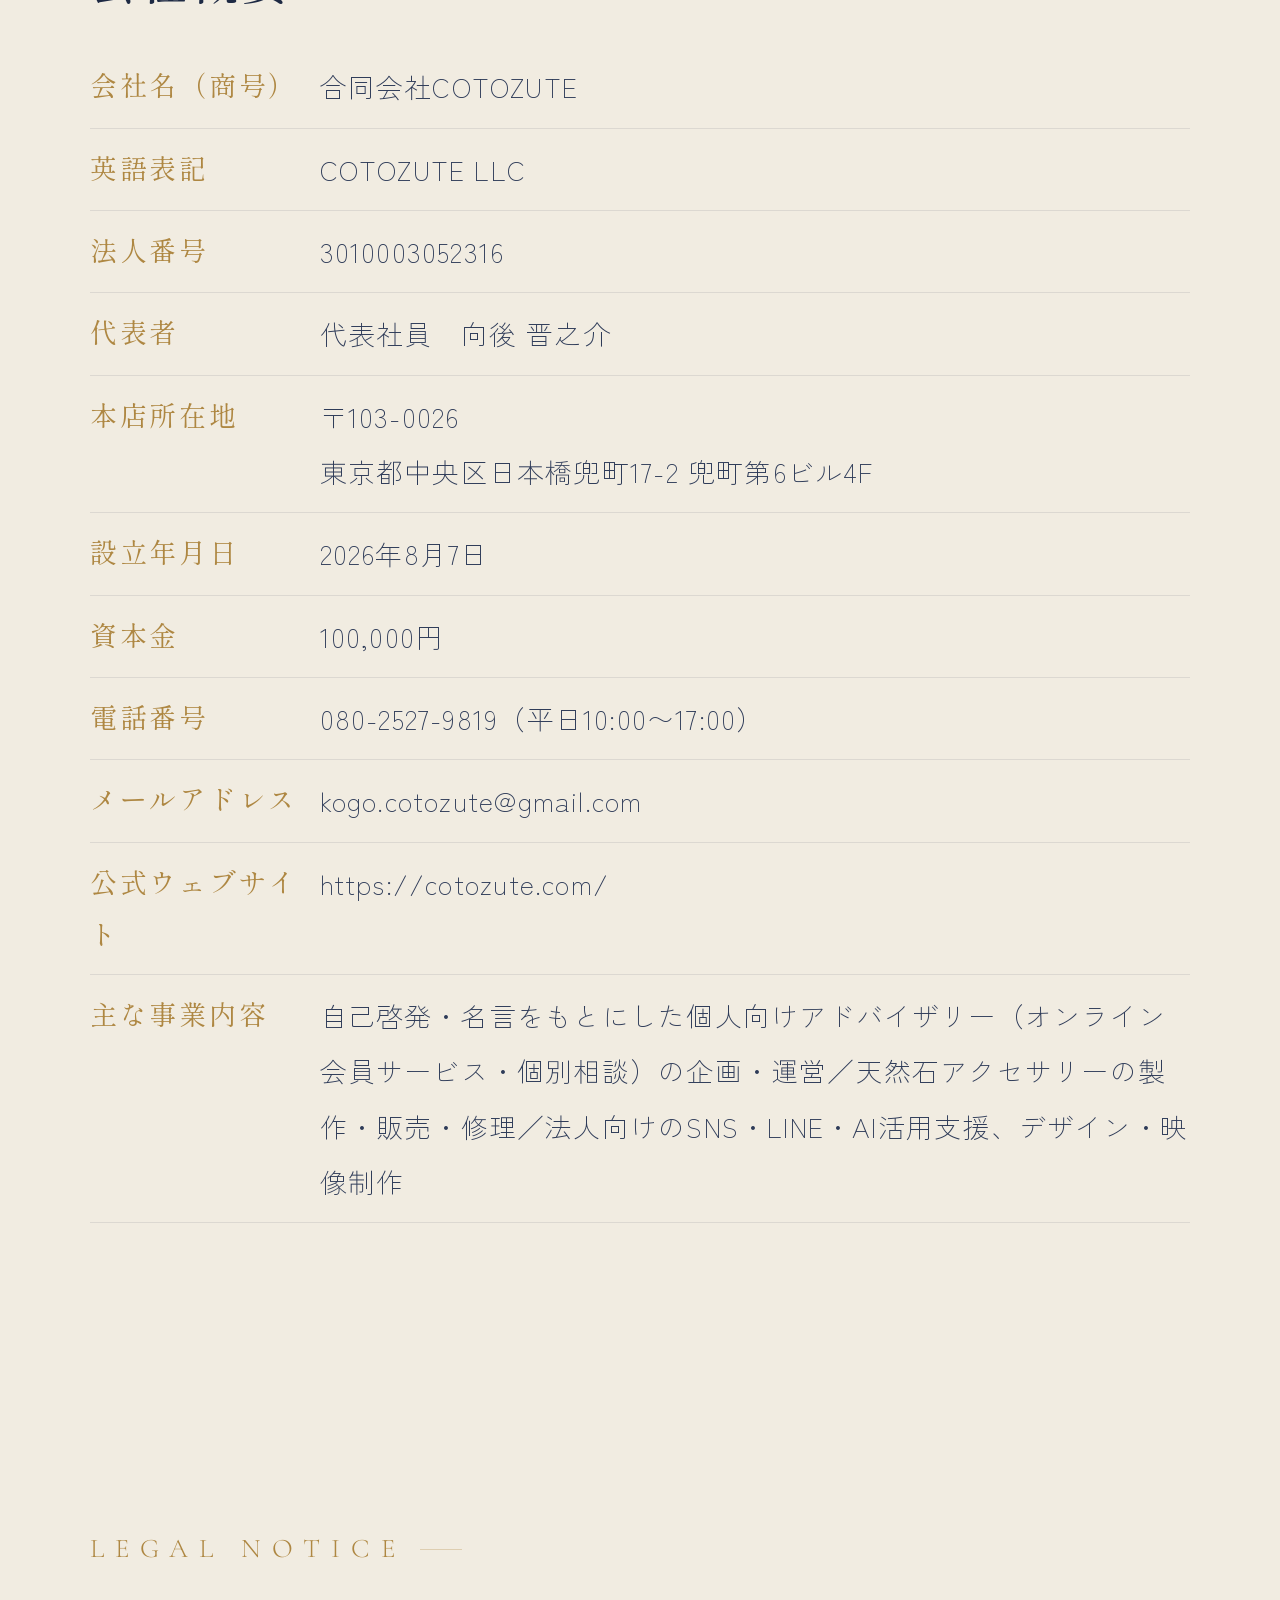
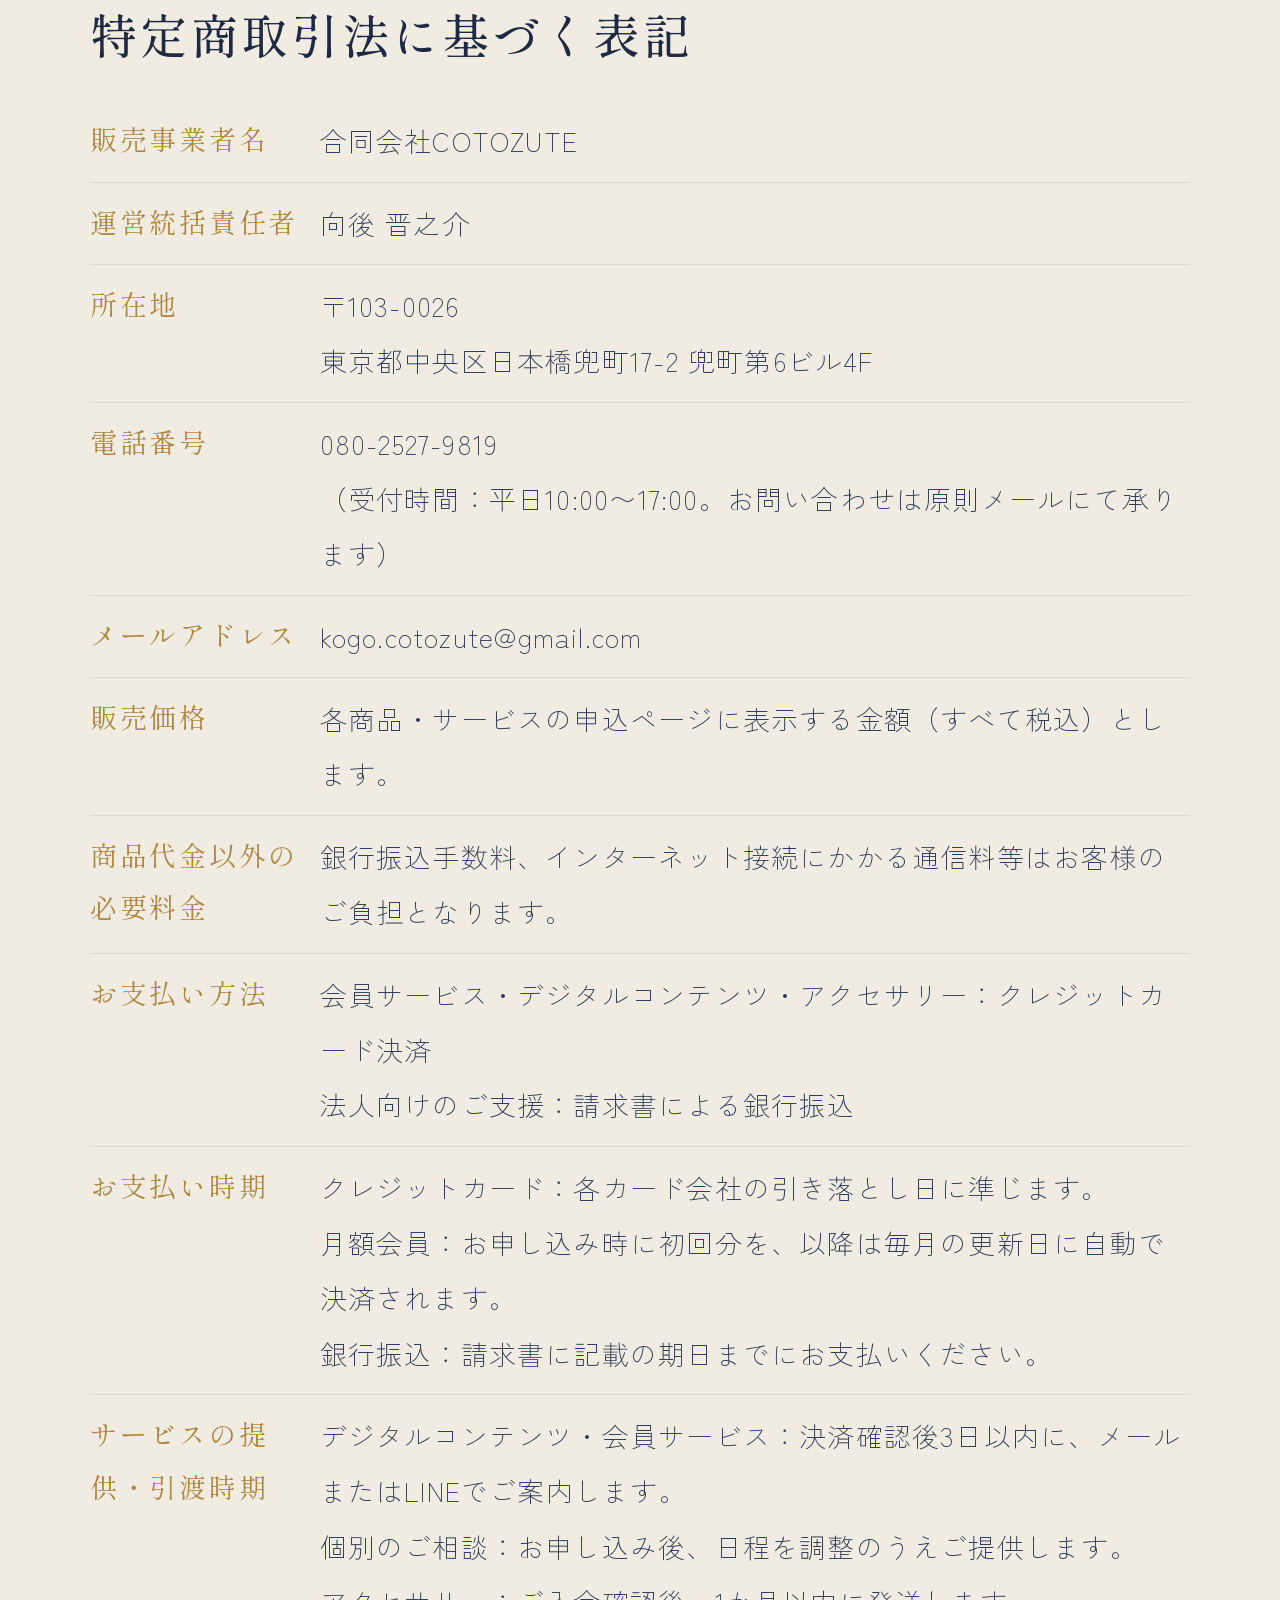
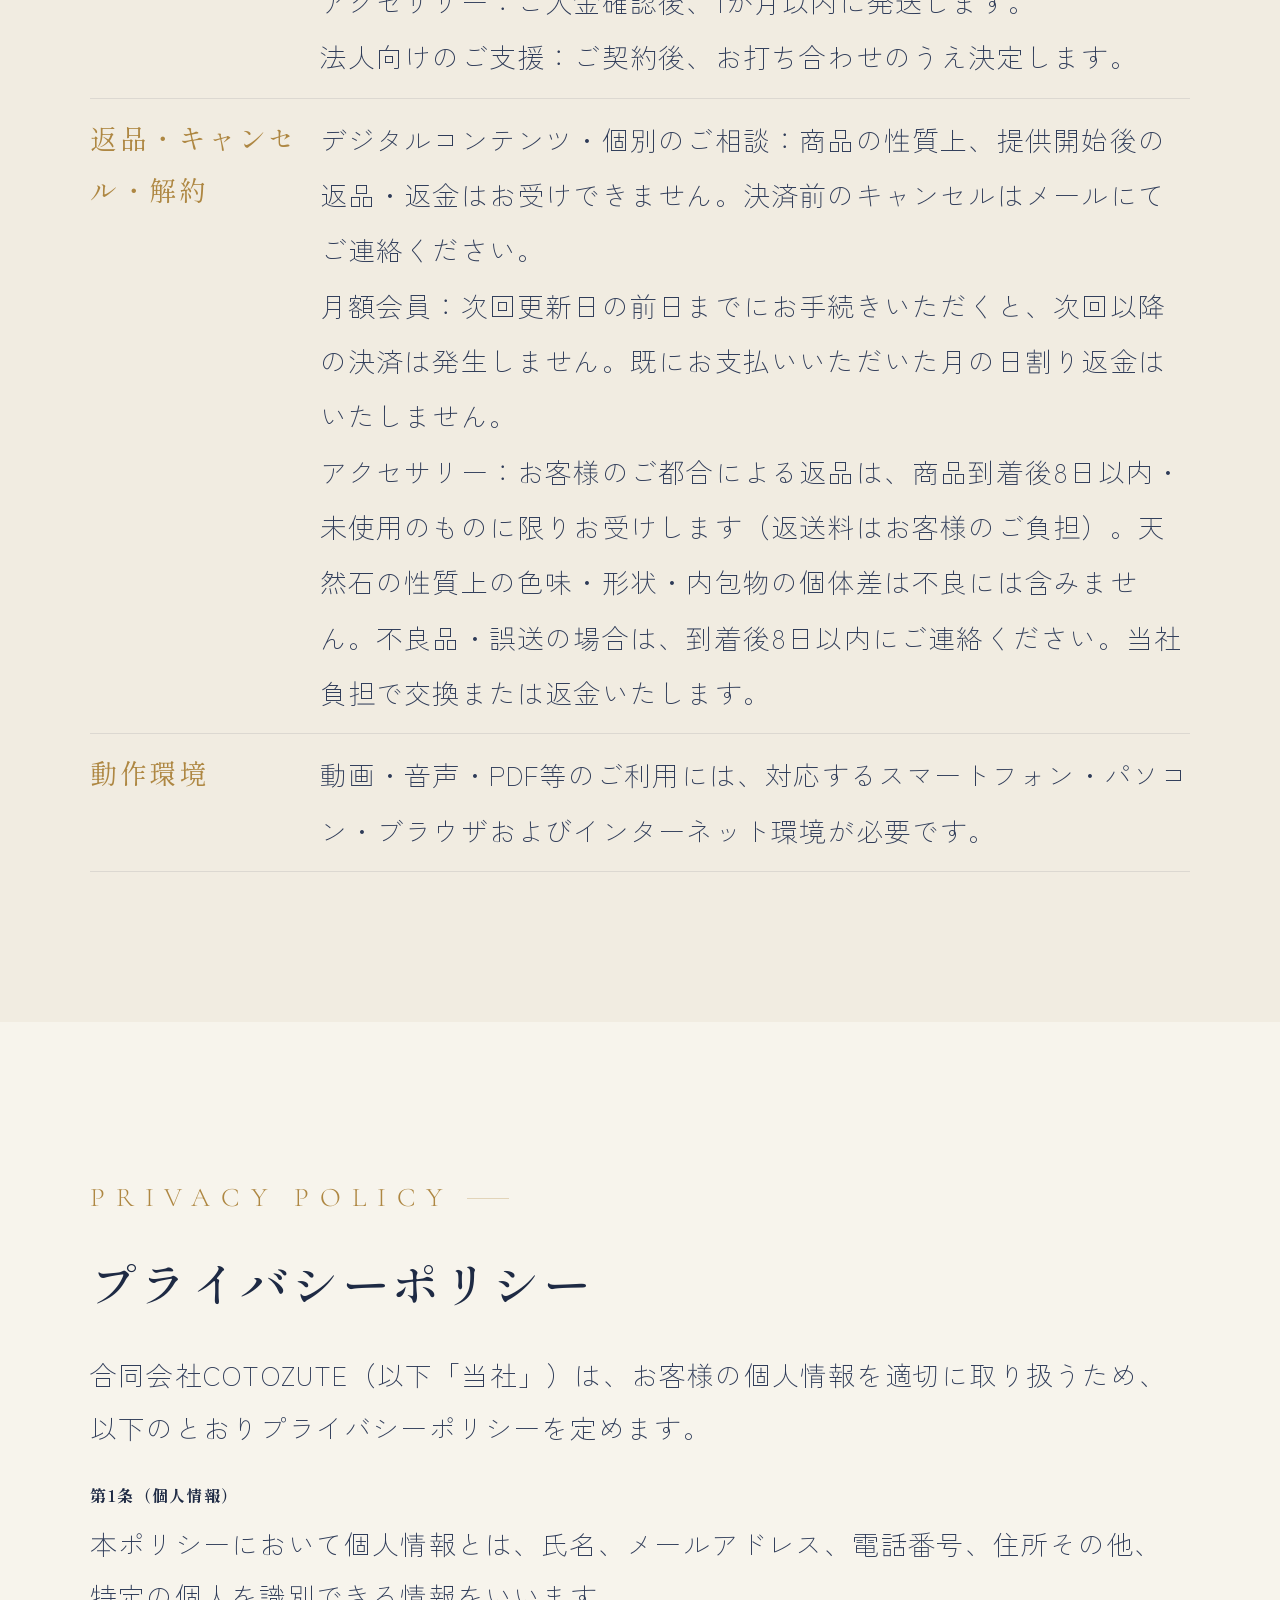
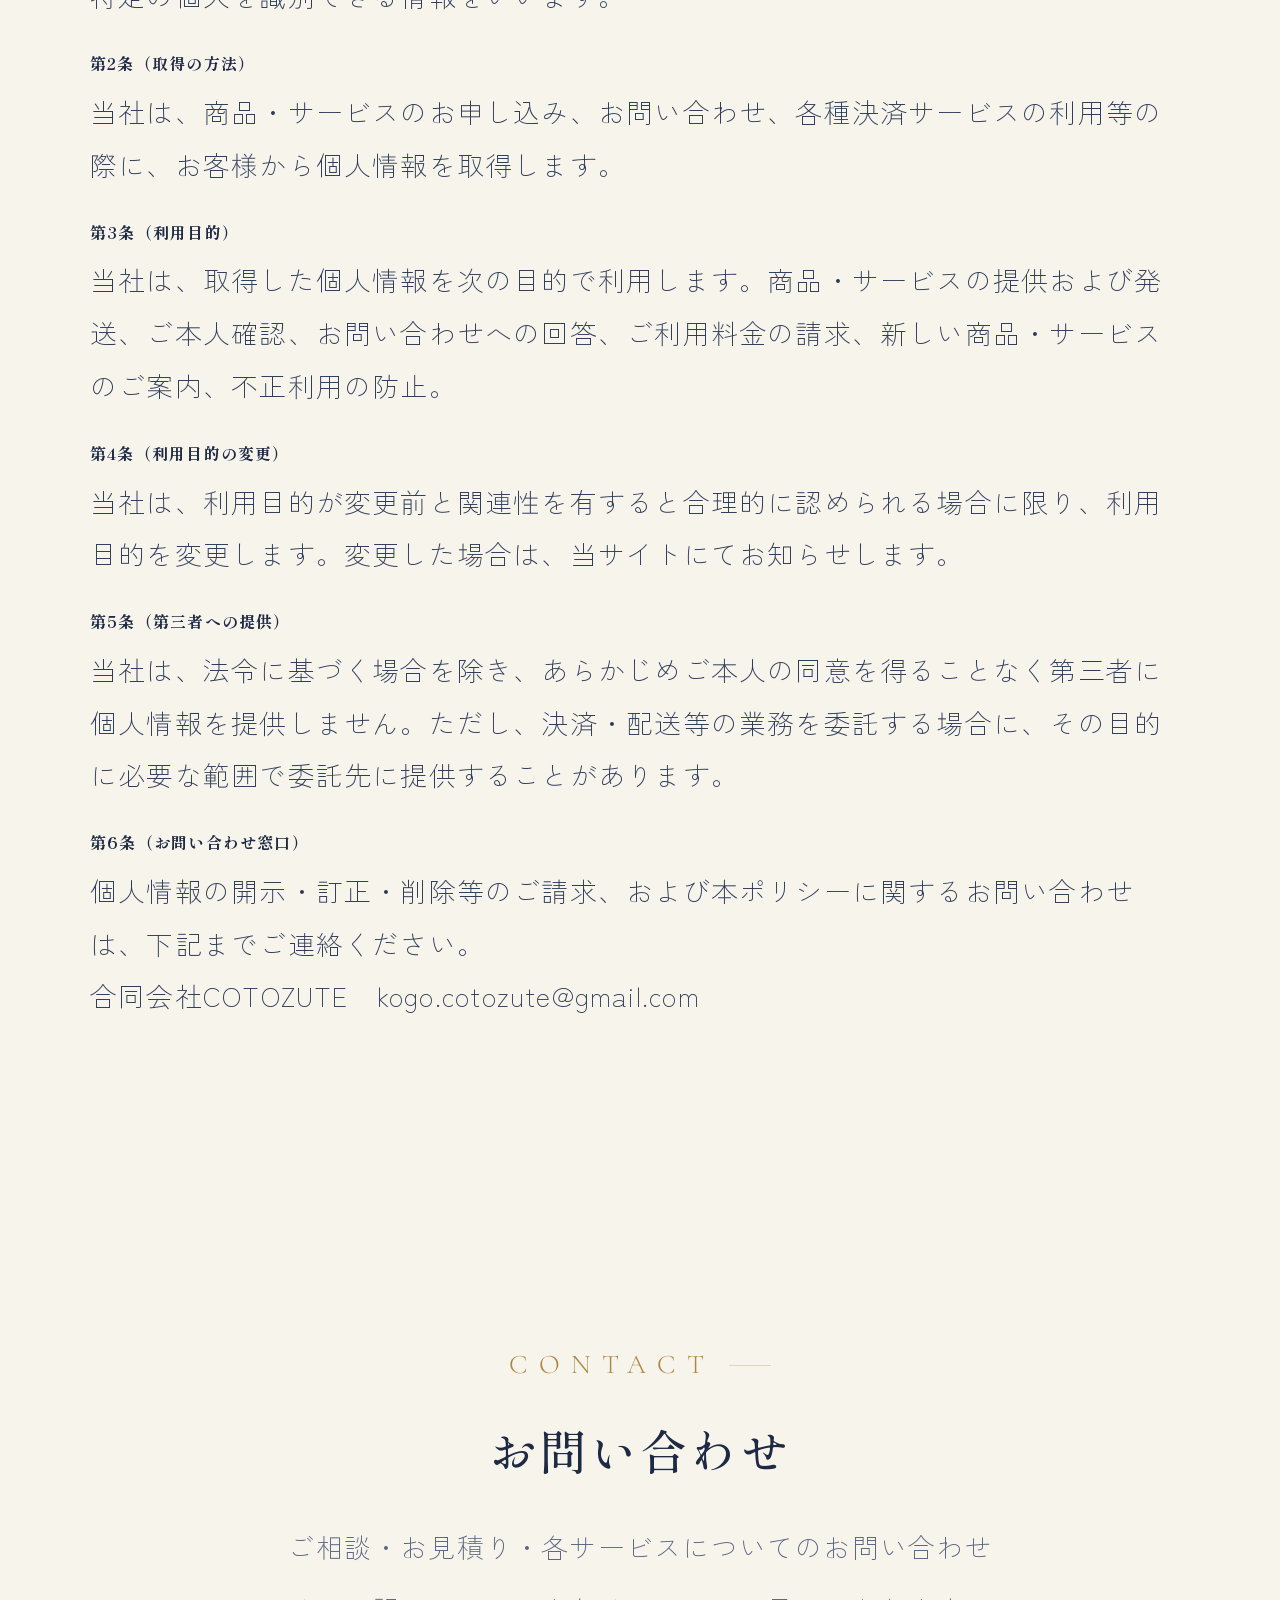
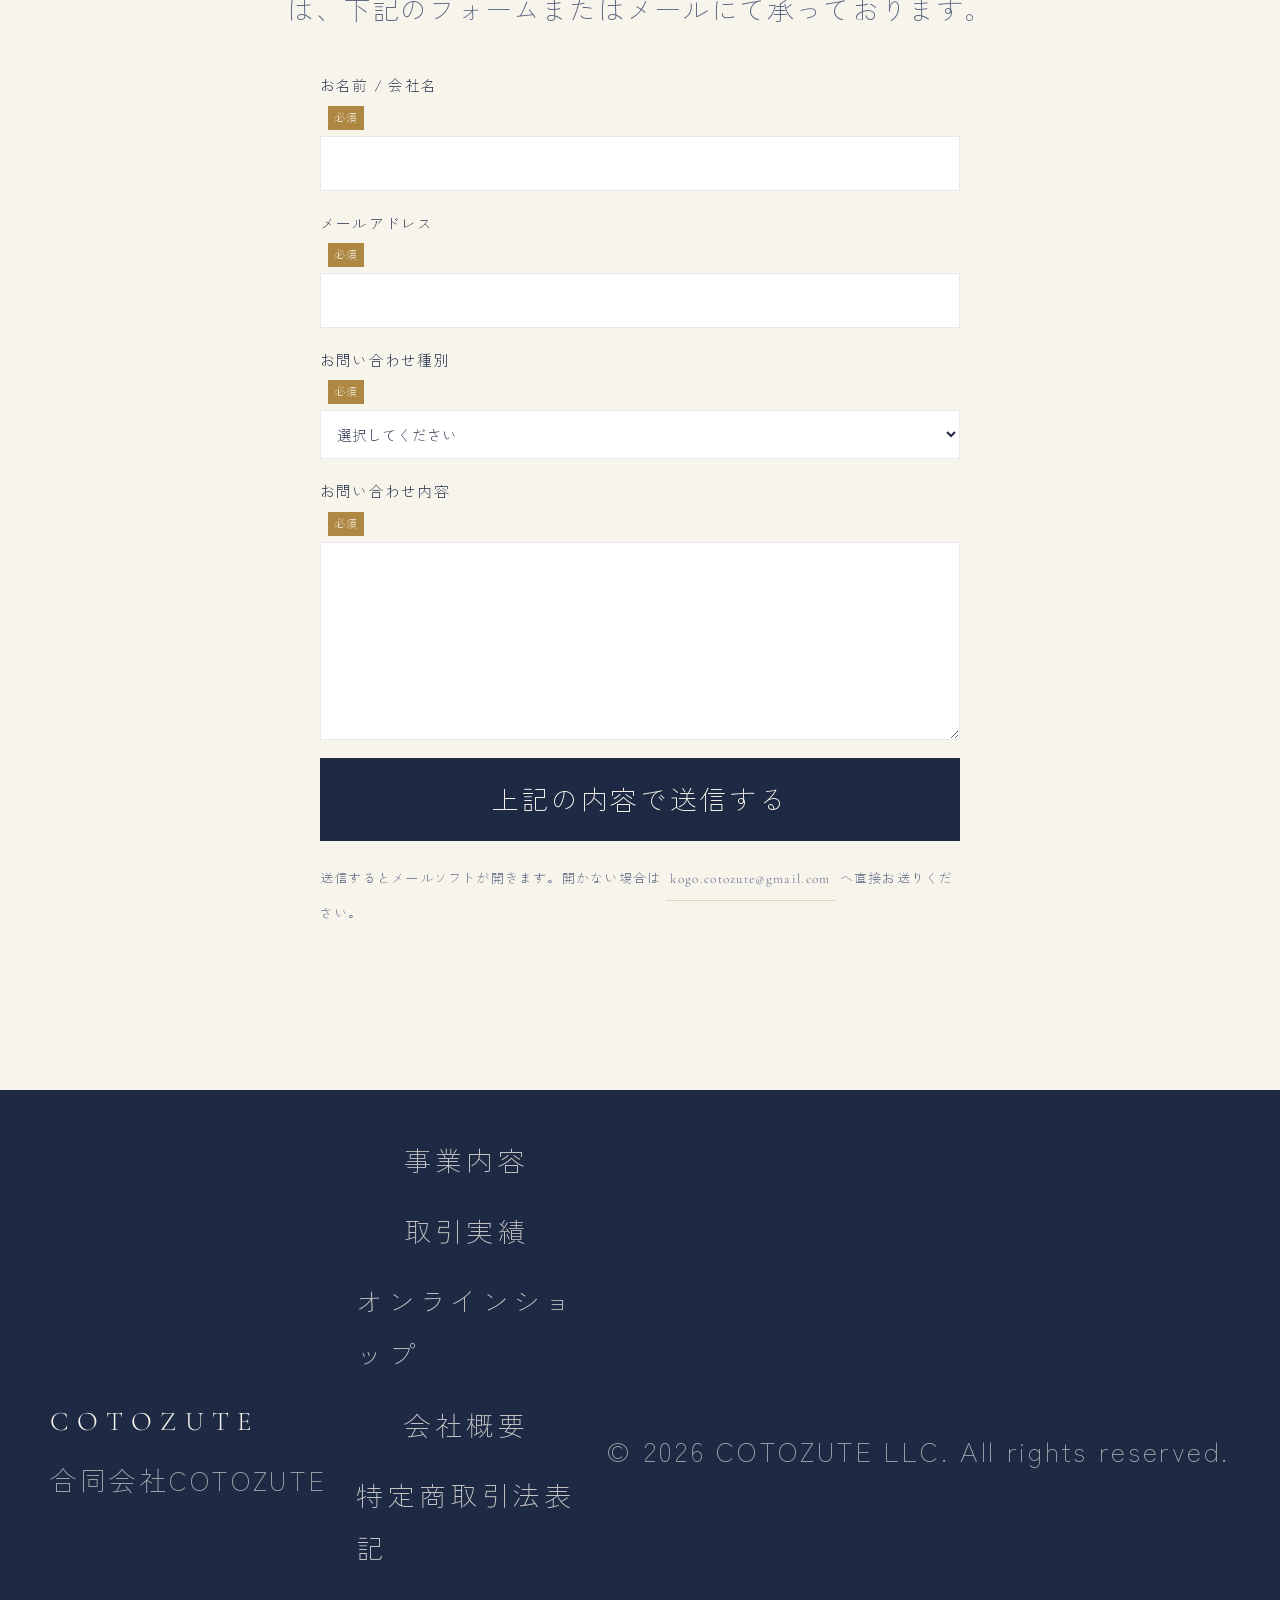
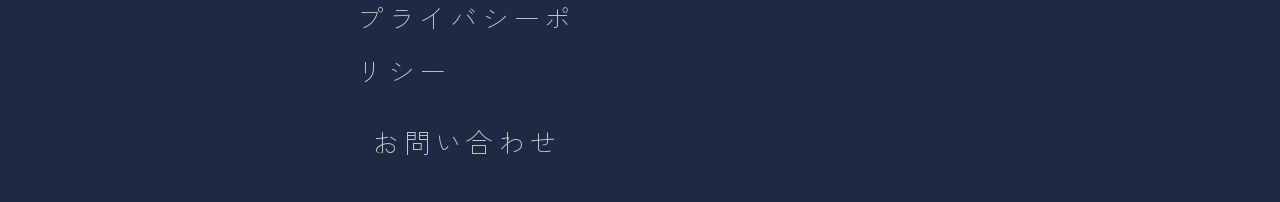
==== commit e3e18ddd: "宗教に関する表現を外し、自己啓発・名言をもとにしたアドバイザリーの説明に書き換え Co-Authored-By: Claude Opus 5.5 <noreply@anthropic.com> Cla" ====
--- a/index.html
+++ b/index.html
@@ -4,7 +4,7 @@
 <meta charset="UTF-8">
 <meta name="viewport" content="width=device-width, initial-scale=1, viewport-fit=cover">
 <title>合同会社COTOZUTE</title>
-<meta name="description" content="合同会社COTOZUTE（ことづて）。オンライン会員サービス・デジタルコンテンツの運営、天然石アクセサリーの製作・販売・修理、法人向けのSNS・LINE・AI活用支援を行っています。">
+<meta name="description" content="合同会社COTOZUTE（ことづて）。自己啓発・名言をもとにした個人向けアドバイザリー（オンライン会員サービス・個別相談）、天然石アクセサリーの製作・販売・修理、法人向けのSNS・LINE・AI活用支援を行っています。">
 <meta name="theme-color" content="#F7F4EC">
 <meta property="og:title" content="合同会社COTOZUTE">
 <meta property="og:description" content="仕事は、結局「ひと」です。">
@@ -629,7 +629,7 @@
     <div class="rule"></div>
     <p class="lead">伝える手段より目的<br>伝える内容より人</p>
     <p class="sub">
-      心の整え方をお届けするオンライン会員サービスと、天然石アクセサリーの製作・販売を自社で運営し、その経験を法人のお客様へのご支援にも活かしています。
+      自己啓発や名言から得た学びをもとに助言を行う個人向けのアドバイザリーと、天然石アクセサリーの製作・販売を自社で運営し、その経験を法人のお客様へのご支援にも活かしています。
     </p>
     <p class="hero-btns"><a class="btn" href="#service">事業内容を見る</a><a class="btn btn-gold" href="/shop/">オンラインショップ</a><a class="btn btn-o" href="#contact">お問い合わせはこちら</a></p>
   </div>
@@ -644,19 +644,19 @@
       <p class="eyebrow">OUR SERVICES &amp; PRODUCTS</p>
       <h2>事業内容</h2>
       <p class="muted" style="max-width:40em">
-        COTOZUTEは、自社で運営するオンライン会員サービス・デジタルコンテンツを中心に、
+        COTOZUTEは、自己啓発・名言をもとにした個人向けのアドバイザリー（オンライン会員サービス・個別相談）を中心に、
         天然石アクセサリーの製作販売と、法人のお客様へのご支援を行っています。
       </p>
     </div>
 
     <div class="svc reveal">
       <p class="svc-cat">自社サービス</p>
-      <h3 class="svc-title"><span class="svc-no">01</span>オンライン会員サービス・デジタルコンテンツ<small>ONLINE MEMBERSHIP &amp; DIGITAL CONTENTS</small></h3>
-      <p>心の整え方を、音声・動画・テキストでお届けする個人のお客様向けのオンラインサービスです。
-         毎月新しいコンテンツが届く月額制の会員サービスと、季節ごとに公開する音声・動画コンテンツ、個別のご相談・レポートの作成を提供しています。
-         お客様はスマートフォンやパソコンから、いつでもご覧いただけます。</p>
+      <h3 class="svc-title"><span class="svc-no">01</span>自己啓発アドバイザリー・オンライン会員サービス<small>ADVISORY &amp; ONLINE MEMBERSHIP</small></h3>
+      <p>自己啓発の考え方や古今の名言から学びを得て、仕事・人間関係・暮らしのお悩みに助言・アドバイスを行う、個人のお客様向けのアドバイザリー（コンサルティング）サービスです。
+         毎月の学びとアドバイスを音声・動画でお届けする月額制の会員サービスと、季節ごとに公開する音声・動画コンテンツ、個別のご相談・アドバイスレポートの作成を提供しています。
+         お客様はスマートフォンやパソコンから、いつでもご利用いただけます。</p>
       <dl class="svc-spec">
-        <div><dt>料金</dt><dd>月額会員：月額4,980円〜13,333円（税込）<br>音声・動画コンテンツ、個別のご相談：14,980円〜59,800円（税込）</dd></div>
+        <div><dt>料金</dt><dd>月額会員：月額4,980円〜13,333円（税込）<br>音声・動画コンテンツ、個別のご相談・アドバイス：14,980円〜59,800円（税込）</dd></div>
         <div><dt>提供時期</dt><dd>決済確認後3日以内に、メールまたはLINEでご利用方法をご案内します。</dd></div>
         <div><dt>お支払い方法</dt><dd>クレジットカード決済</dd></div>
       </dl>
@@ -742,7 +742,7 @@
         <tr><th>電話番号</th><td>080-2527-9819（平日10:00〜17:00）</td></tr>
         <tr><th>メールアドレス</th><td>kogo.cotozute@gmail.com</td></tr>
         <tr><th>公式ウェブサイト</th><td>https://cotozute.com/</td></tr>
-        <tr><th>主な事業内容</th><td>オンライン会員サービス・デジタルコンテンツの企画・運営／天然石アクセサリーの製作・販売・修理／法人向けのSNS・LINE・AI活用支援、デザイン・映像制作</td></tr>
+        <tr><th>主な事業内容</th><td>自己啓発・名言をもとにした個人向けアドバイザリー（オンライン会員サービス・個別相談）の企画・運営／天然石アクセサリーの製作・販売・修理／法人向けのSNS・LINE・AI活用支援、デザイン・映像制作</td></tr>
       </table>
     </div>
   </div>
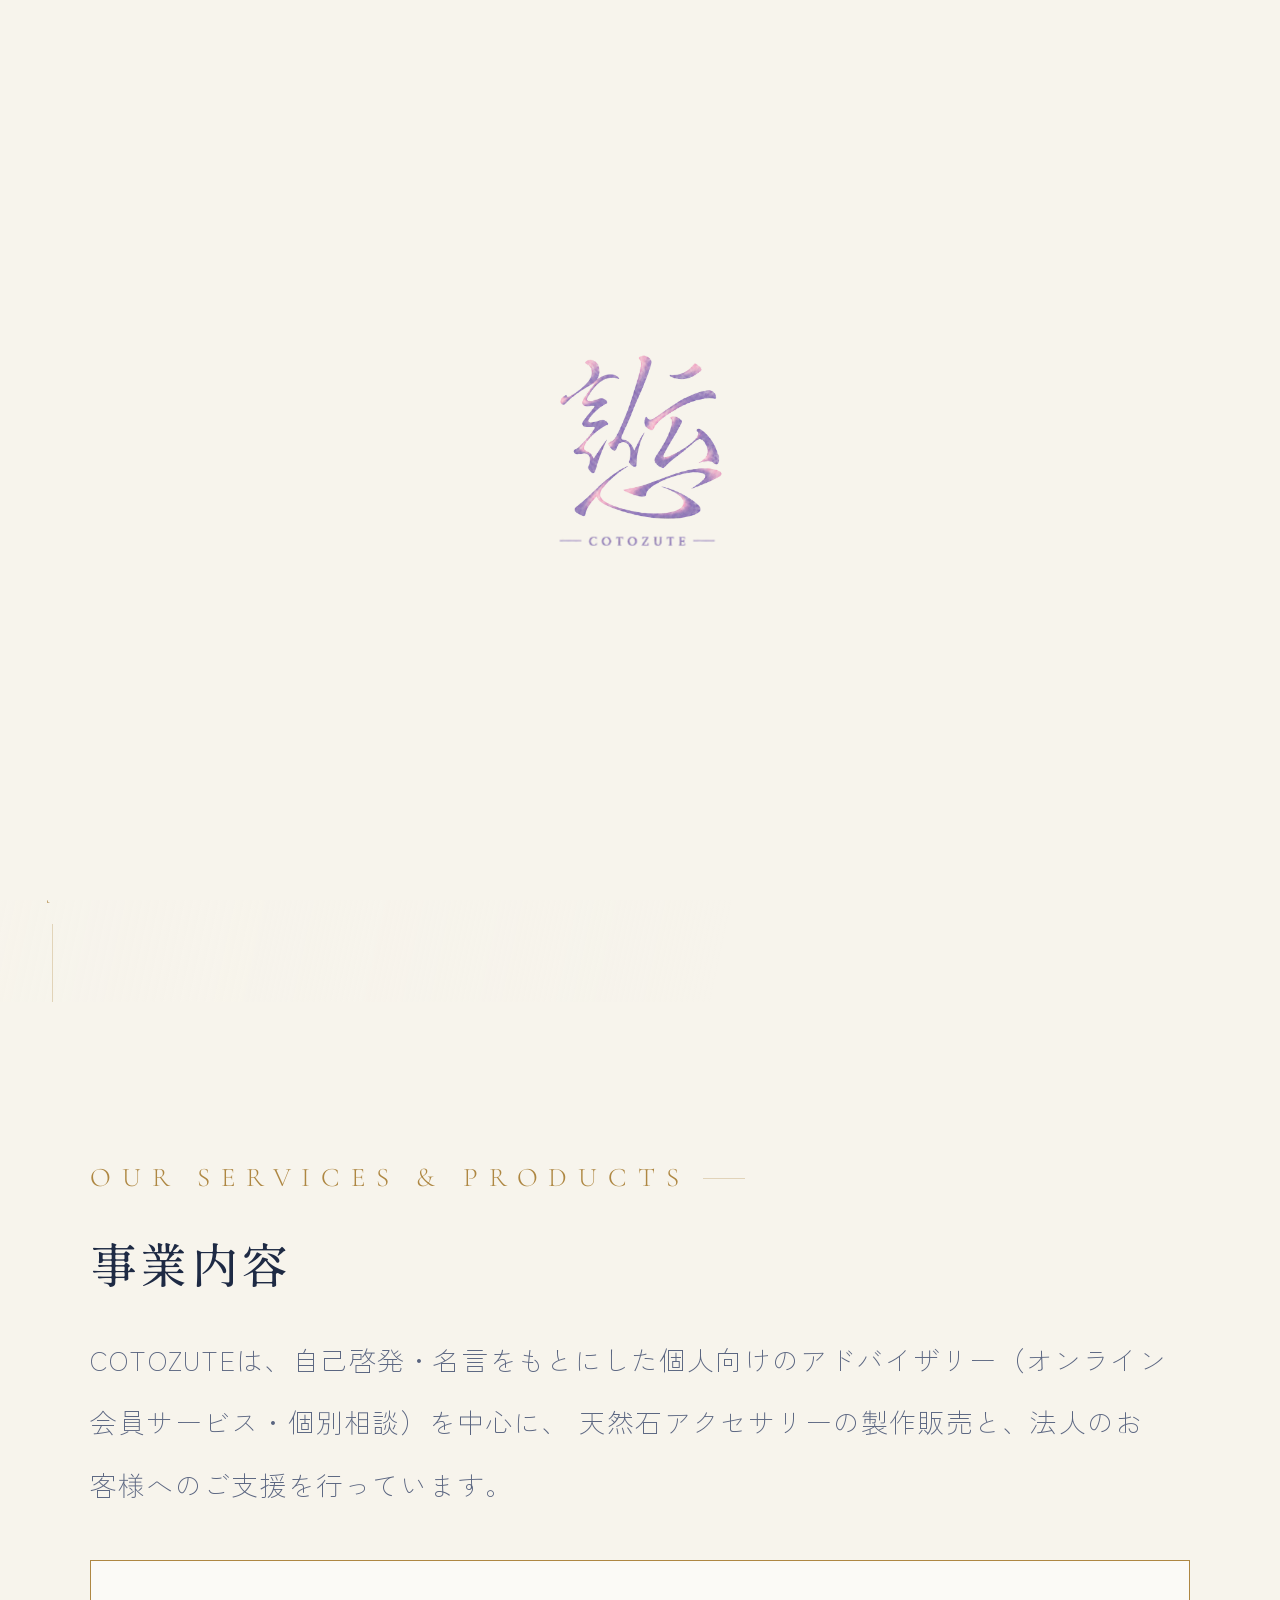
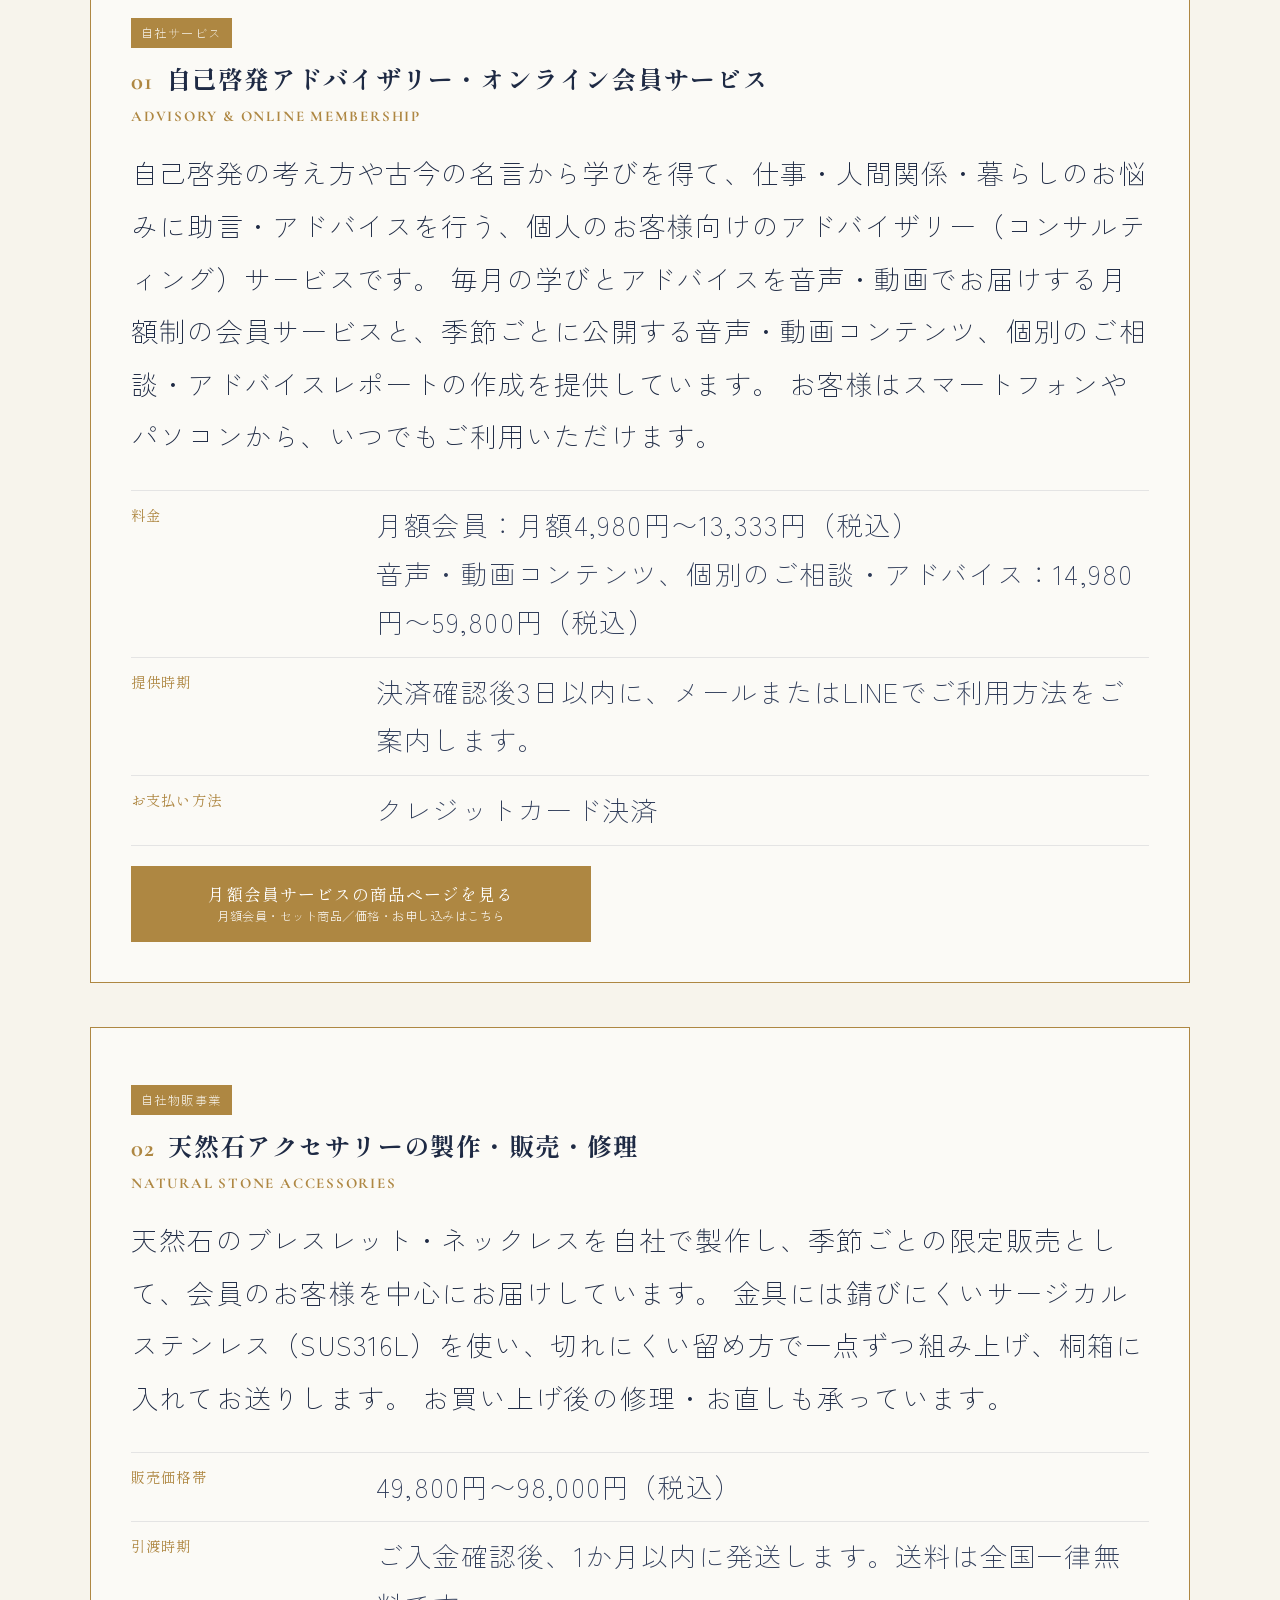
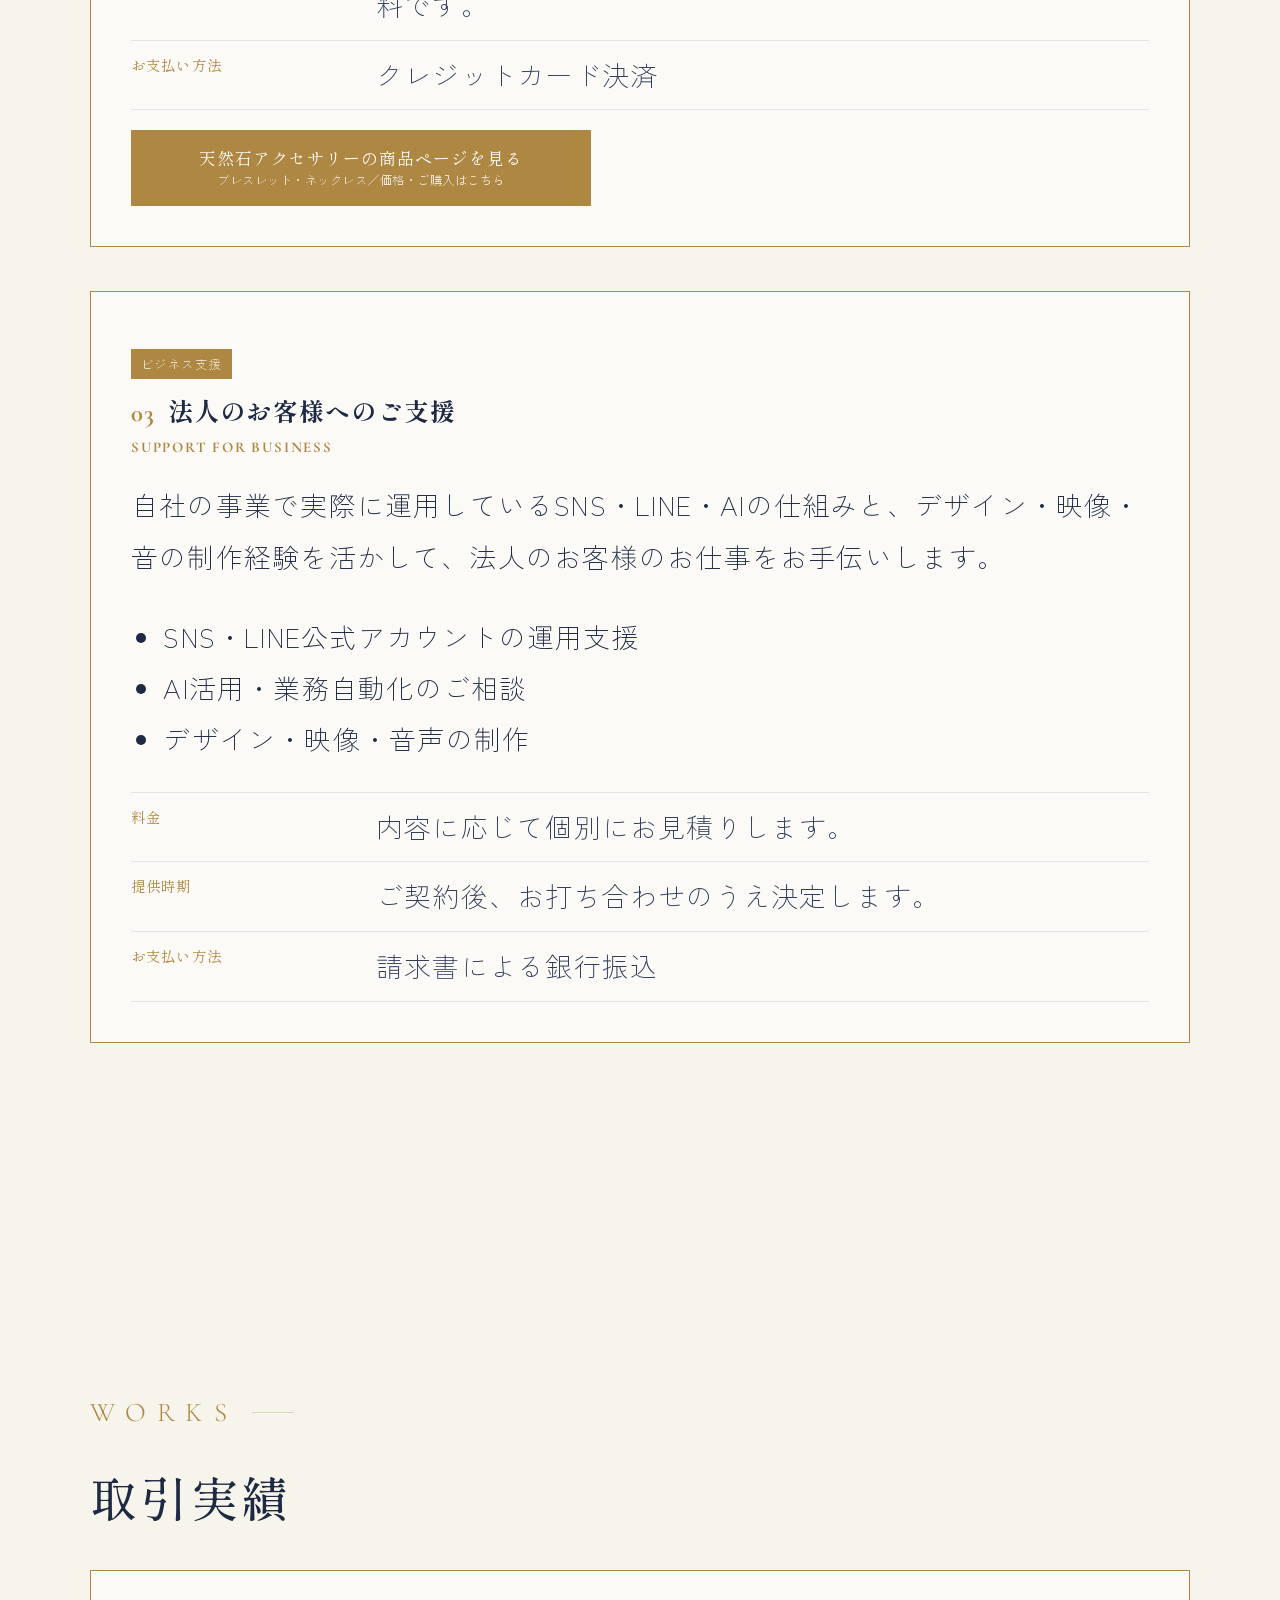
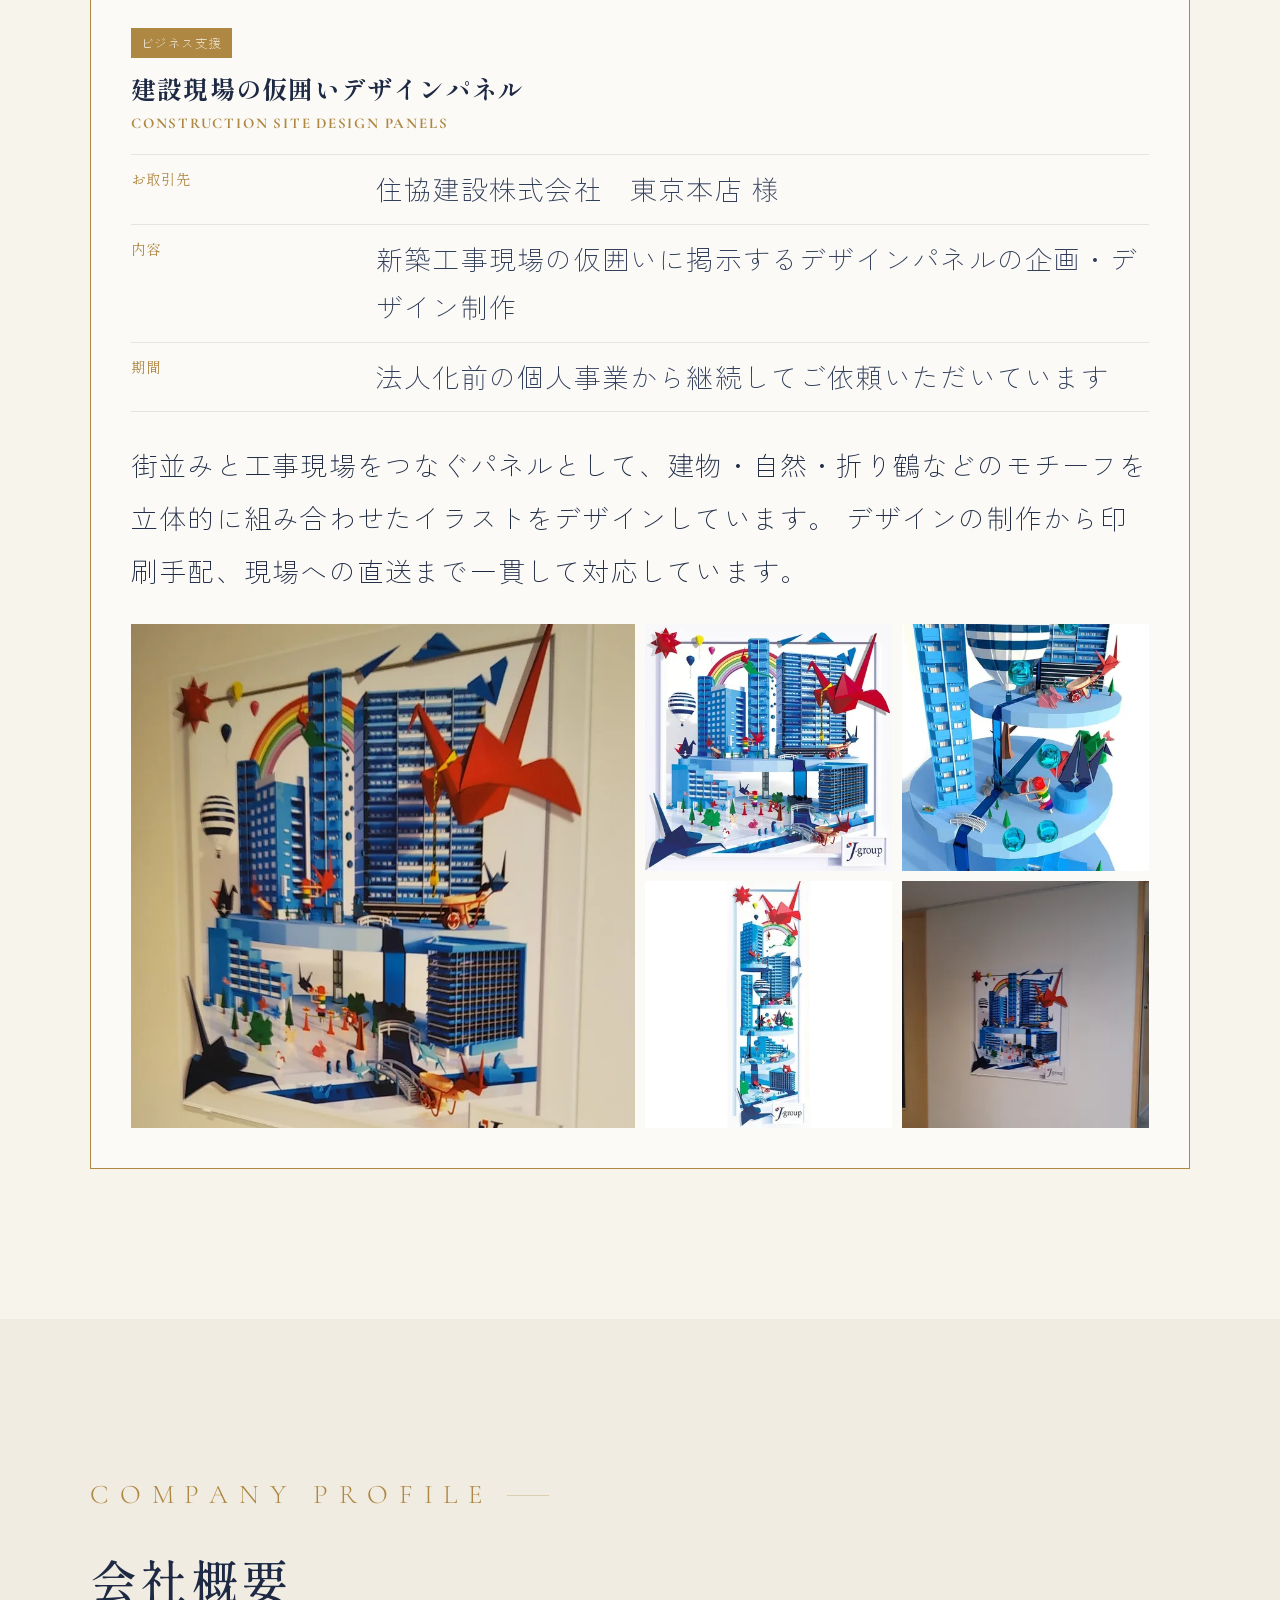
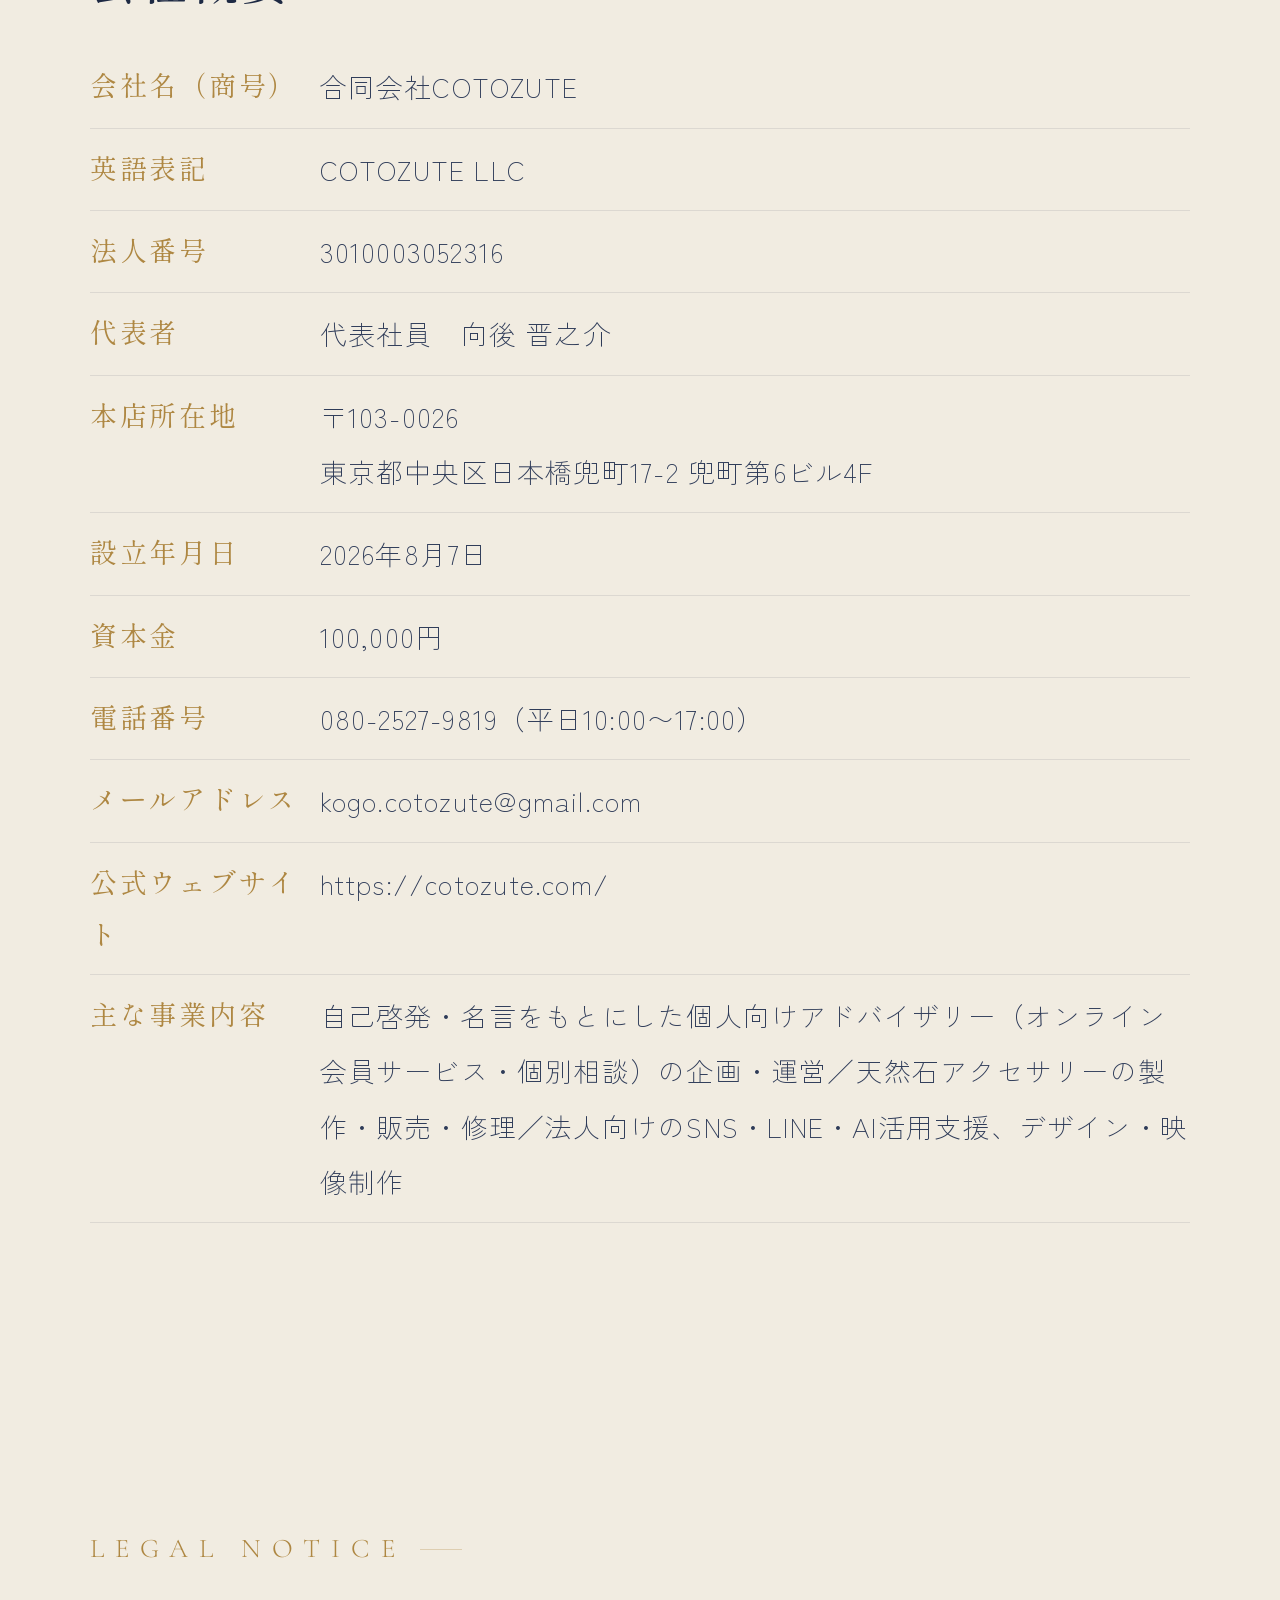
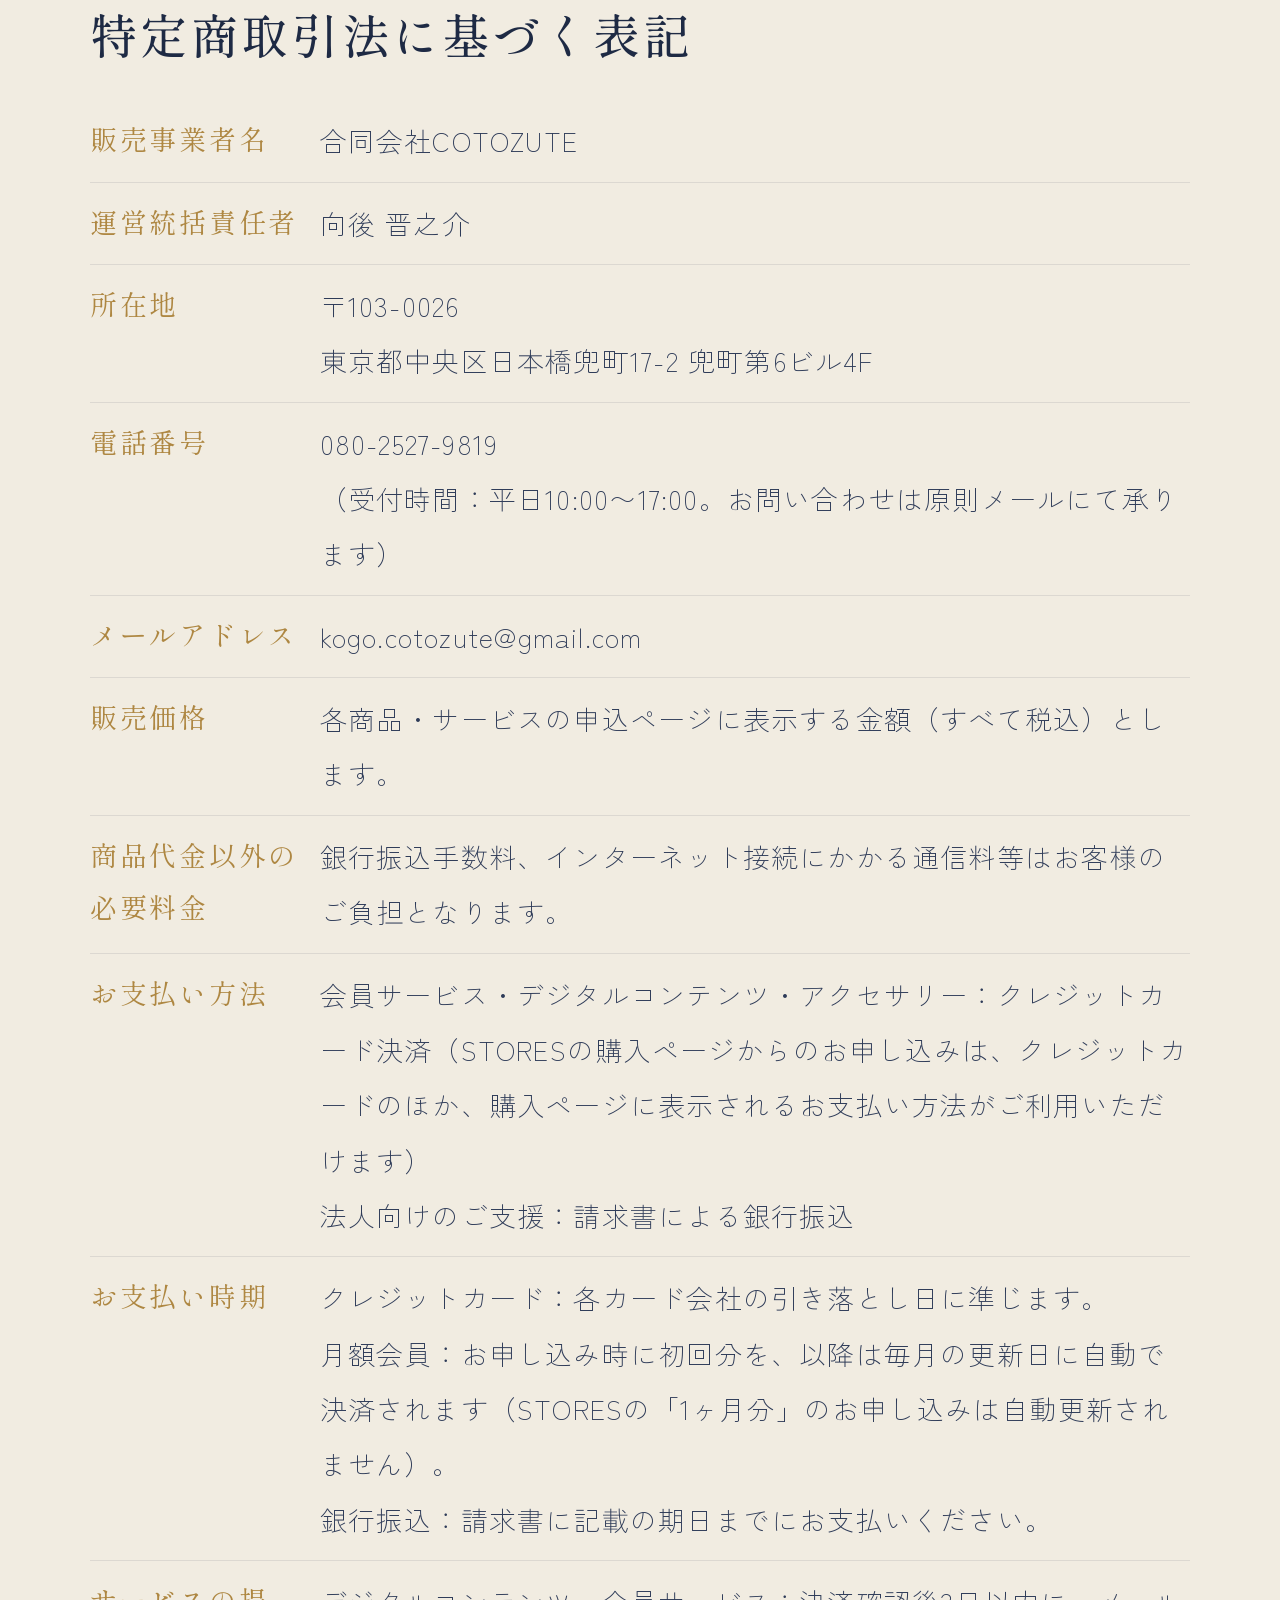
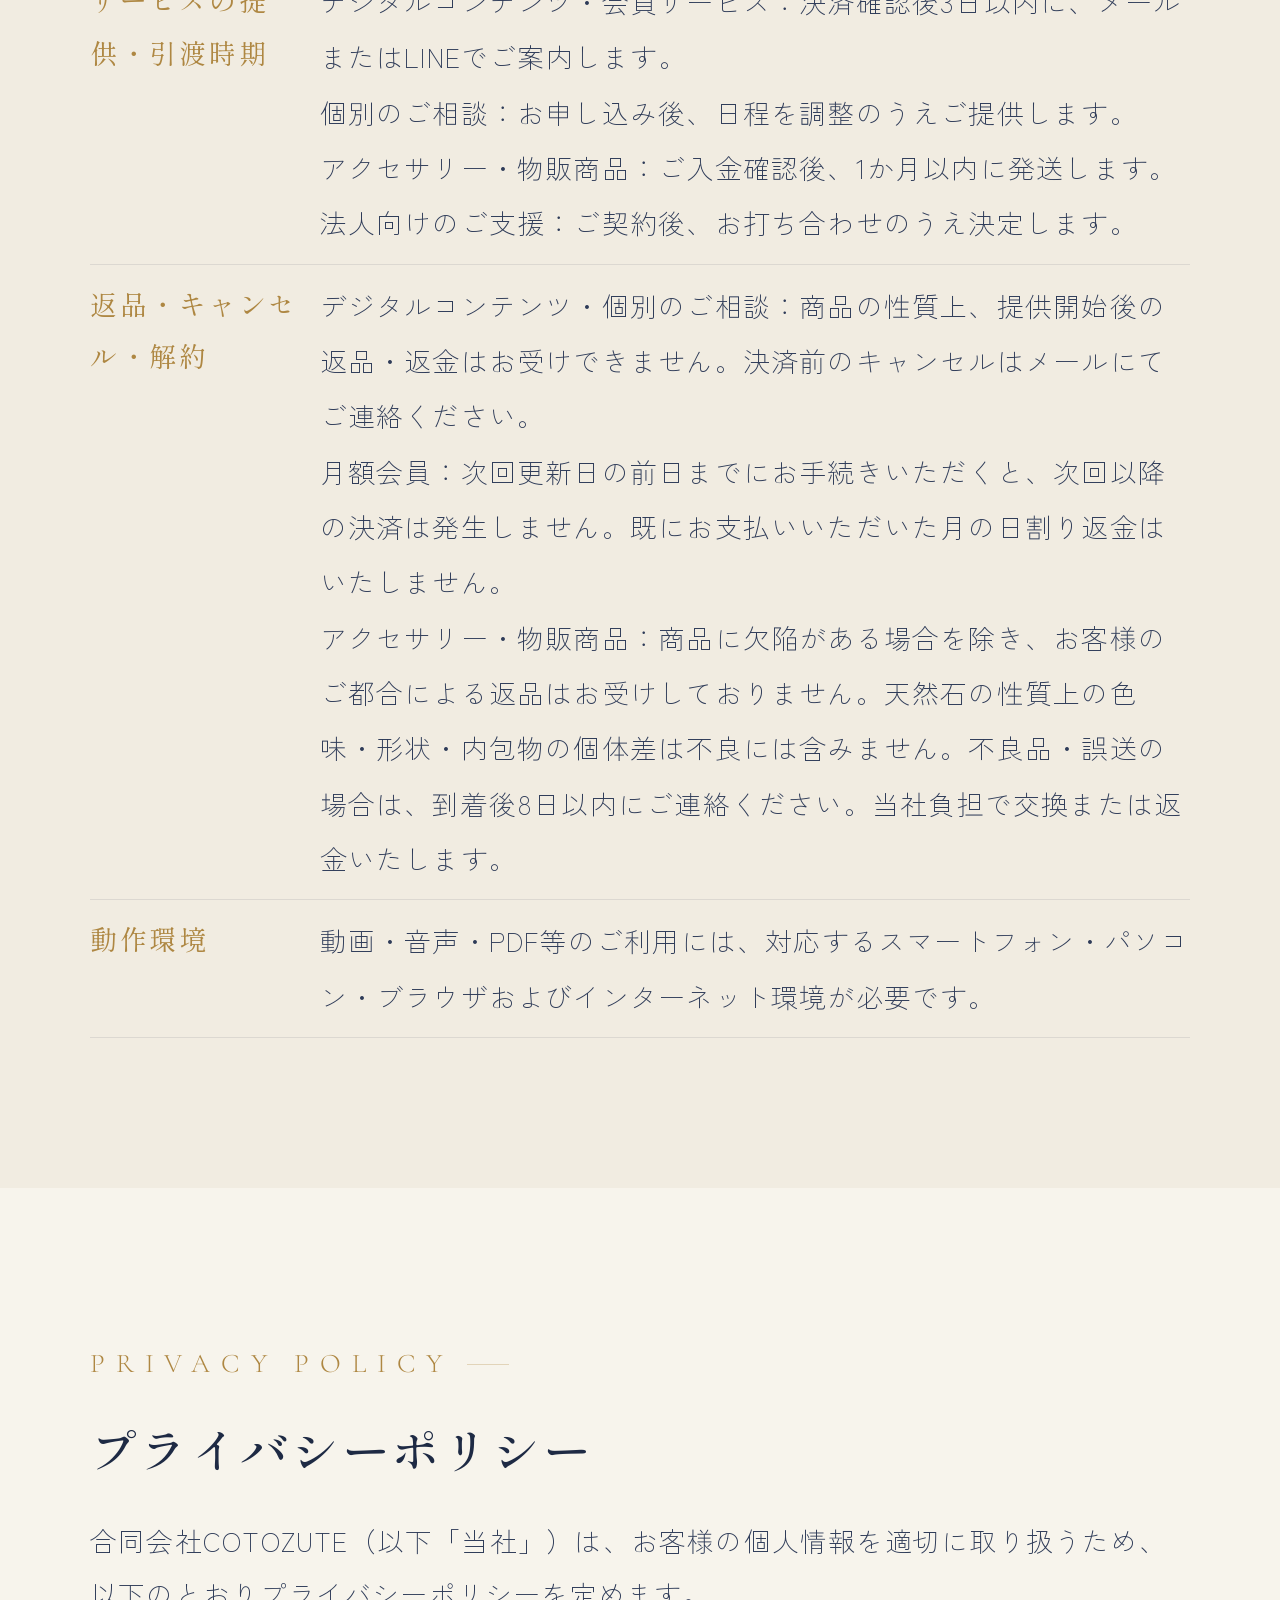
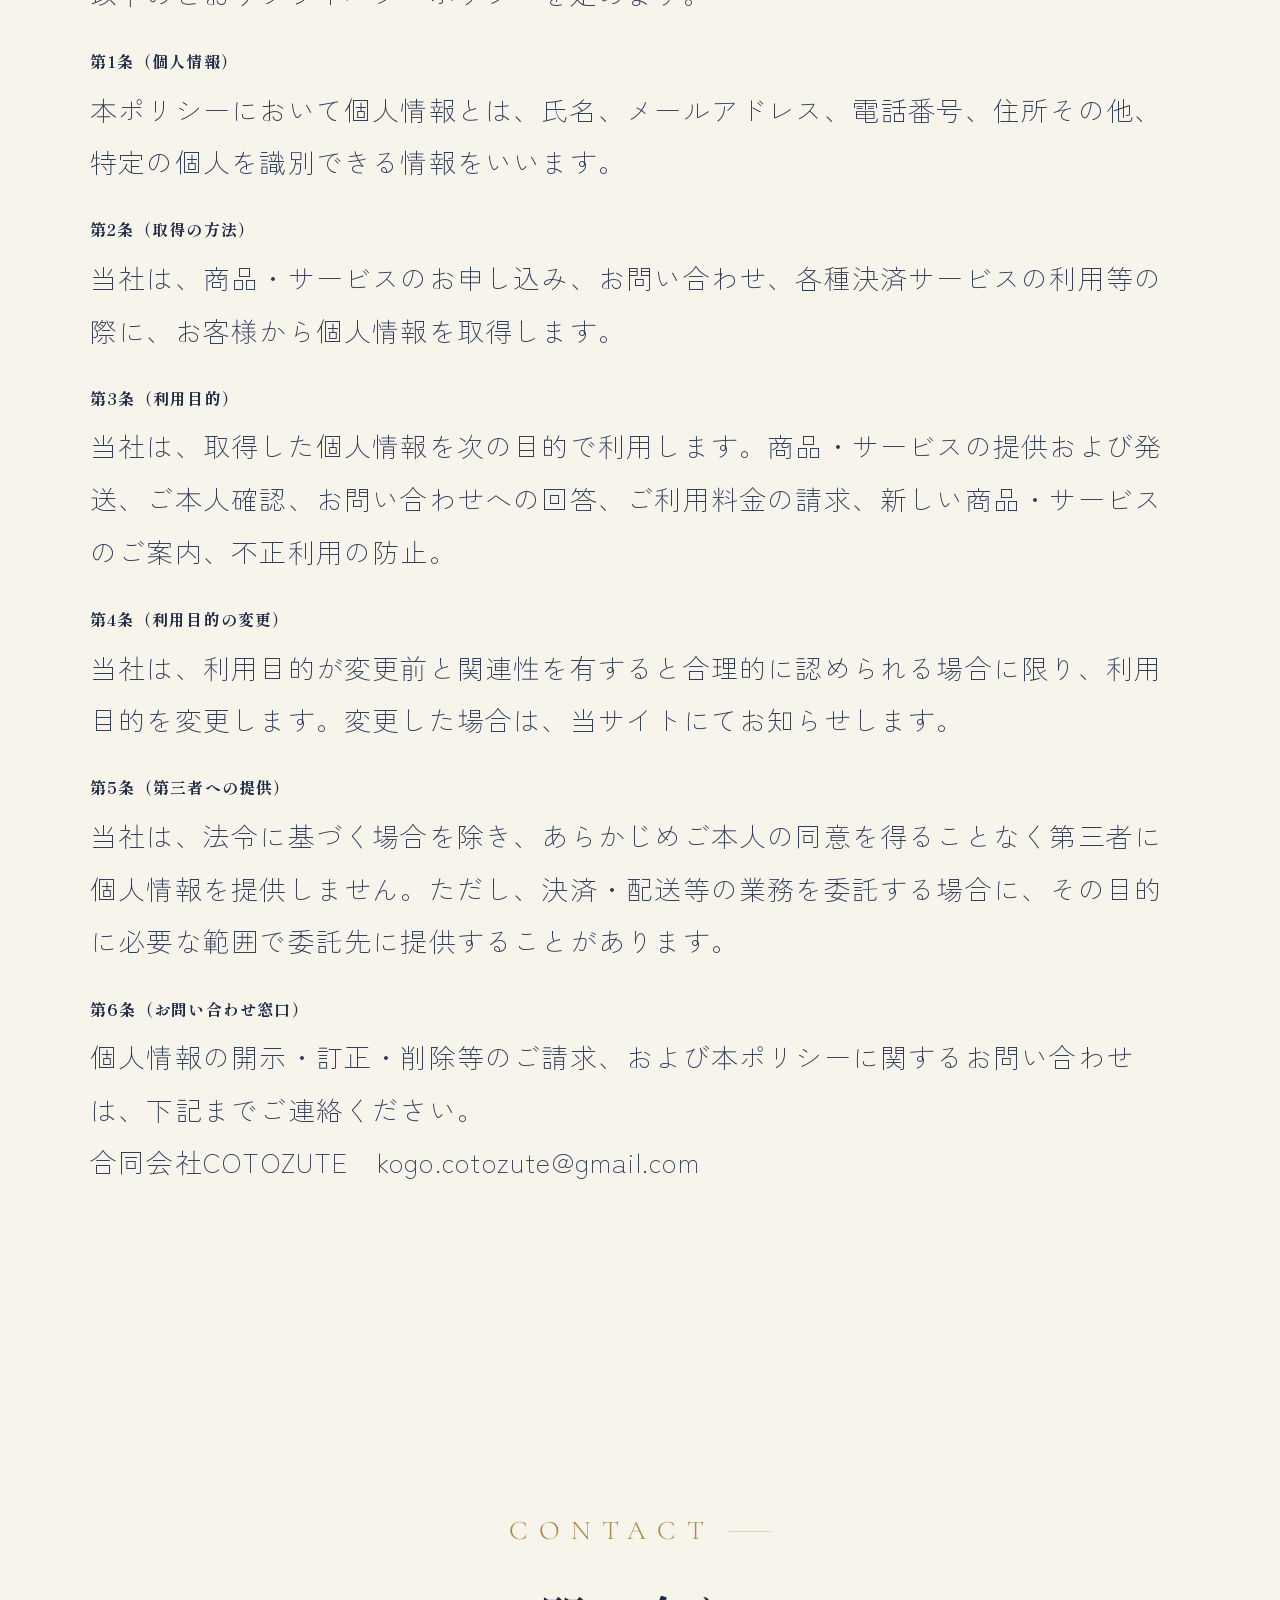
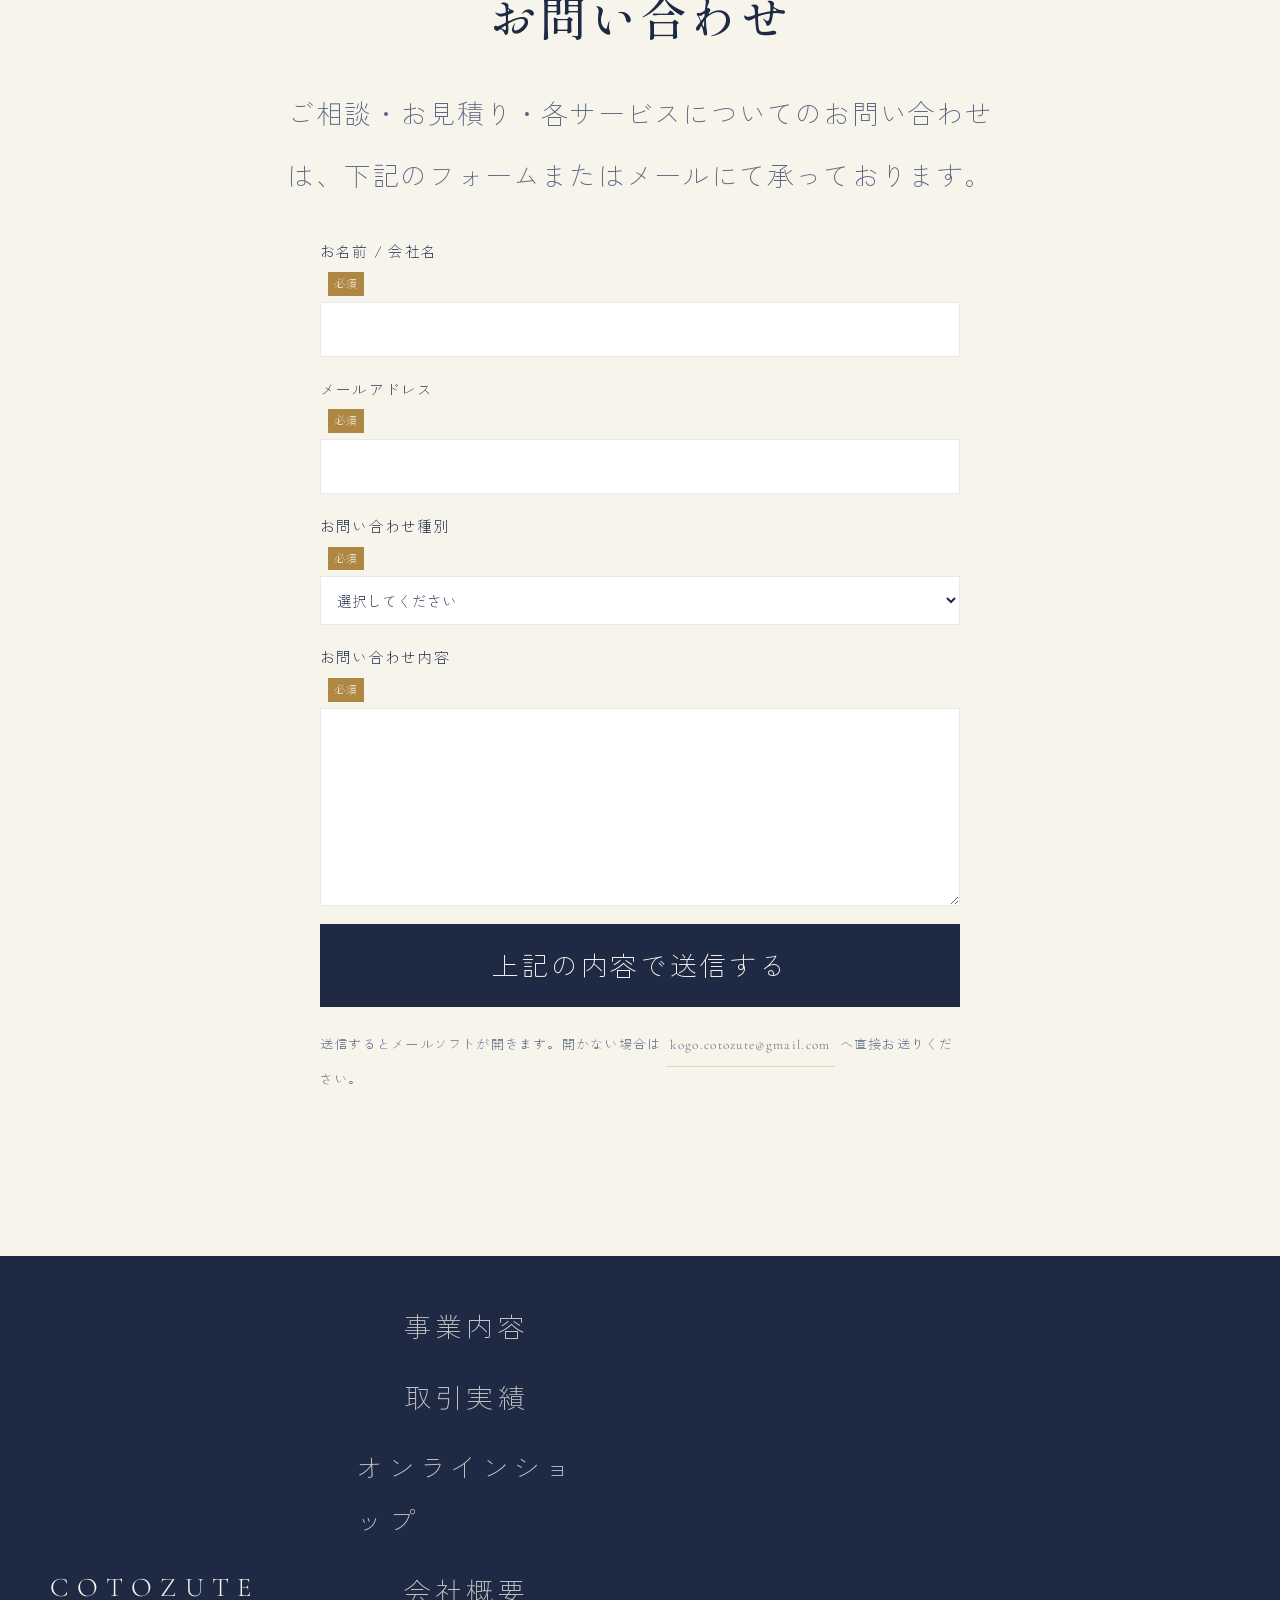
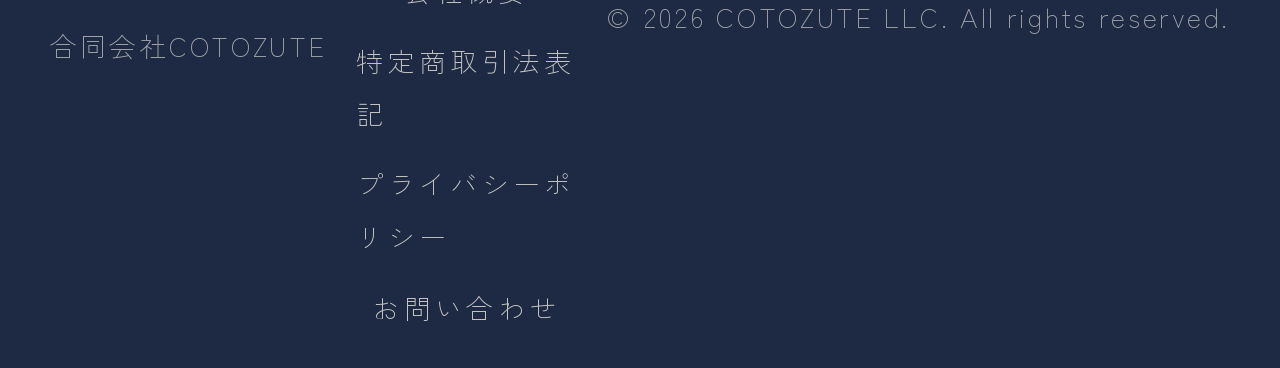
==== commit ac366fe3: "特商法表記をSTORESの購入ページと食い違わないように修正（支払方法・自動更新・返品・物販） Co-Authored-By: Claude Opus 5.5 <noreply@anthropic.c" ====
--- a/index.html
+++ b/index.html
@@ -764,10 +764,10 @@
         <tr><th>メールアドレス</th><td>kogo.cotozute@gmail.com</td></tr>
         <tr><th>販売価格</th><td>各商品・サービスの申込ページに表示する金額（すべて税込）とします。</td></tr>
         <tr><th>商品代金以外の必要料金</th><td>銀行振込手数料、インターネット接続にかかる通信料等はお客様のご負担となります。</td></tr>
-        <tr><th>お支払い方法</th><td>会員サービス・デジタルコンテンツ・アクセサリー：クレジットカード決済<br>法人向けのご支援：請求書による銀行振込</td></tr>
-        <tr><th>お支払い時期</th><td>クレジットカード：各カード会社の引き落とし日に準じます。<br>月額会員：お申し込み時に初回分を、以降は毎月の更新日に自動で決済されます。<br>銀行振込：請求書に記載の期日までにお支払いください。</td></tr>
-        <tr><th>サービスの提供・引渡時期</th><td>デジタルコンテンツ・会員サービス：決済確認後3日以内に、メールまたはLINEでご案内します。<br>個別のご相談：お申し込み後、日程を調整のうえご提供します。<br>アクセサリー：ご入金確認後、1か月以内に発送します。<br>法人向けのご支援：ご契約後、お打ち合わせのうえ決定します。</td></tr>
-        <tr><th>返品・キャンセル・解約</th><td>デジタルコンテンツ・個別のご相談：商品の性質上、提供開始後の返品・返金はお受けできません。決済前のキャンセルはメールにてご連絡ください。<br>月額会員：次回更新日の前日までにお手続きいただくと、次回以降の決済は発生しません。既にお支払いいただいた月の日割り返金はいたしません。<br>アクセサリー：お客様のご都合による返品は、商品到着後8日以内・未使用のものに限りお受けします（返送料はお客様のご負担）。天然石の性質上の色味・形状・内包物の個体差は不良には含みません。不良品・誤送の場合は、到着後8日以内にご連絡ください。当社負担で交換または返金いたします。</td></tr>
+        <tr><th>お支払い方法</th><td>会員サービス・デジタルコンテンツ・アクセサリー：クレジットカード決済（STORESの購入ページからのお申し込みは、クレジットカードのほか、購入ページに表示されるお支払い方法がご利用いただけます）<br>法人向けのご支援：請求書による銀行振込</td></tr>
+        <tr><th>お支払い時期</th><td>クレジットカード：各カード会社の引き落とし日に準じます。<br>月額会員：お申し込み時に初回分を、以降は毎月の更新日に自動で決済されます（STORESの「1ヶ月分」のお申し込みは自動更新されません）。<br>銀行振込：請求書に記載の期日までにお支払いください。</td></tr>
+        <tr><th>サービスの提供・引渡時期</th><td>デジタルコンテンツ・会員サービス：決済確認後3日以内に、メールまたはLINEでご案内します。<br>個別のご相談：お申し込み後、日程を調整のうえご提供します。<br>アクセサリー・物販商品：ご入金確認後、1か月以内に発送します。<br>法人向けのご支援：ご契約後、お打ち合わせのうえ決定します。</td></tr>
+        <tr><th>返品・キャンセル・解約</th><td>デジタルコンテンツ・個別のご相談：商品の性質上、提供開始後の返品・返金はお受けできません。決済前のキャンセルはメールにてご連絡ください。<br>月額会員：次回更新日の前日までにお手続きいただくと、次回以降の決済は発生しません。既にお支払いいただいた月の日割り返金はいたしません。<br>アクセサリー・物販商品：商品に欠陥がある場合を除き、お客様のご都合による返品はお受けしておりません。天然石の性質上の色味・形状・内包物の個体差は不良には含みません。不良品・誤送の場合は、到着後8日以内にご連絡ください。当社負担で交換または返金いたします。</td></tr>
         <tr><th>動作環境</th><td>動画・音声・PDF等のご利用には、対応するスマートフォン・パソコン・ブラウザおよびインターネット環境が必要です。</td></tr>
       </table>
     </div>
